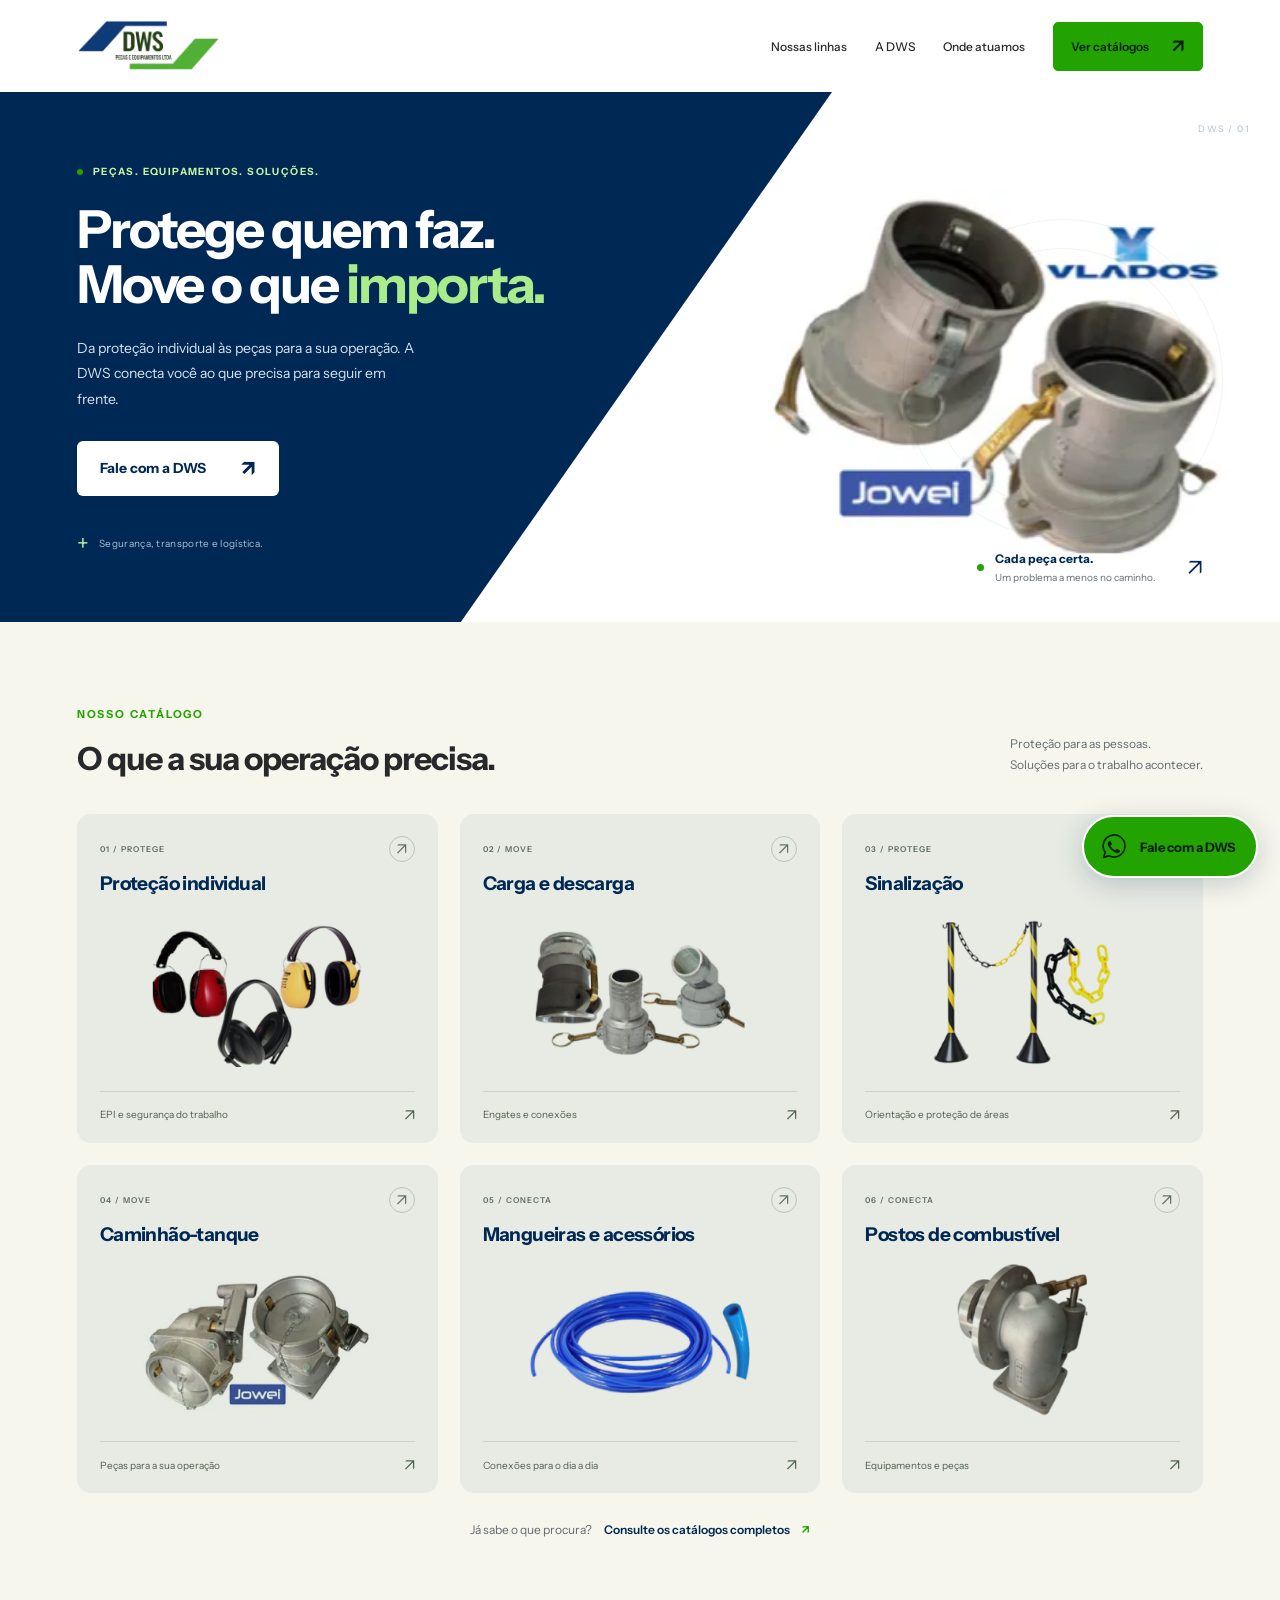
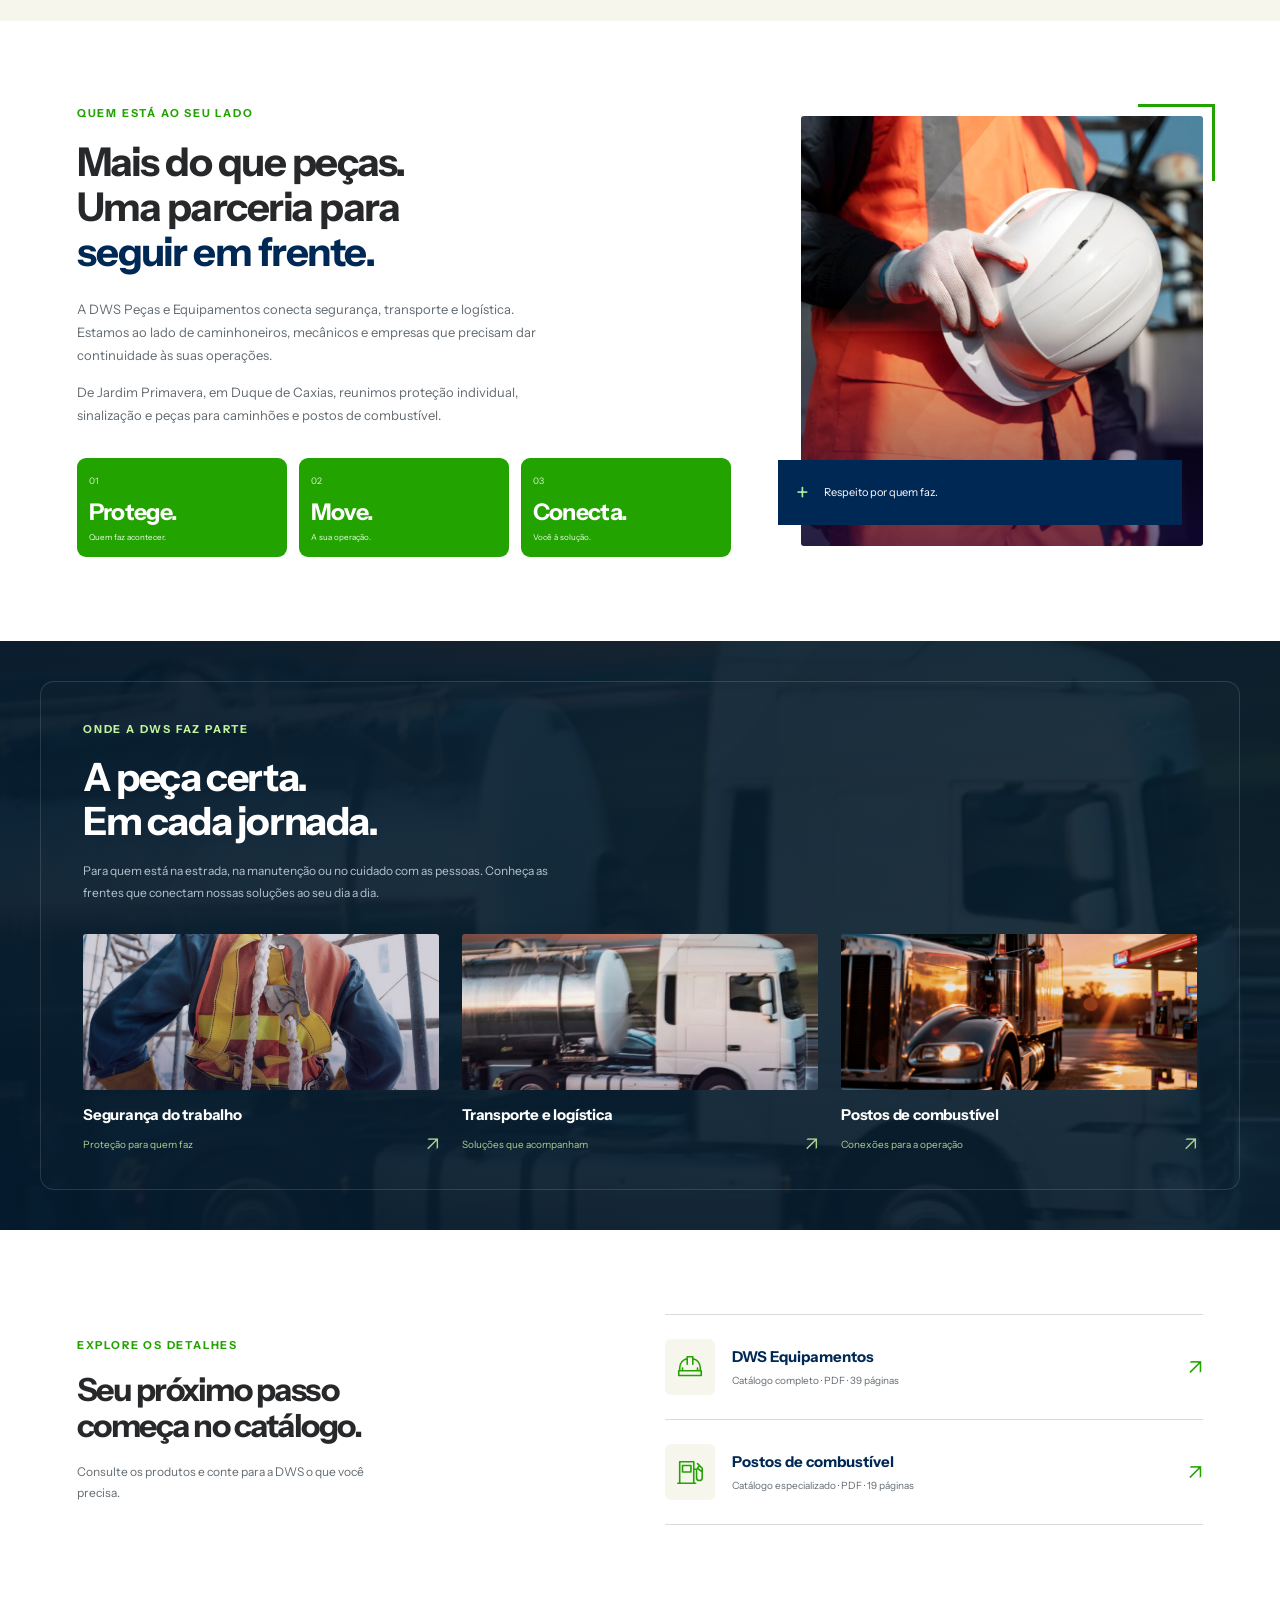
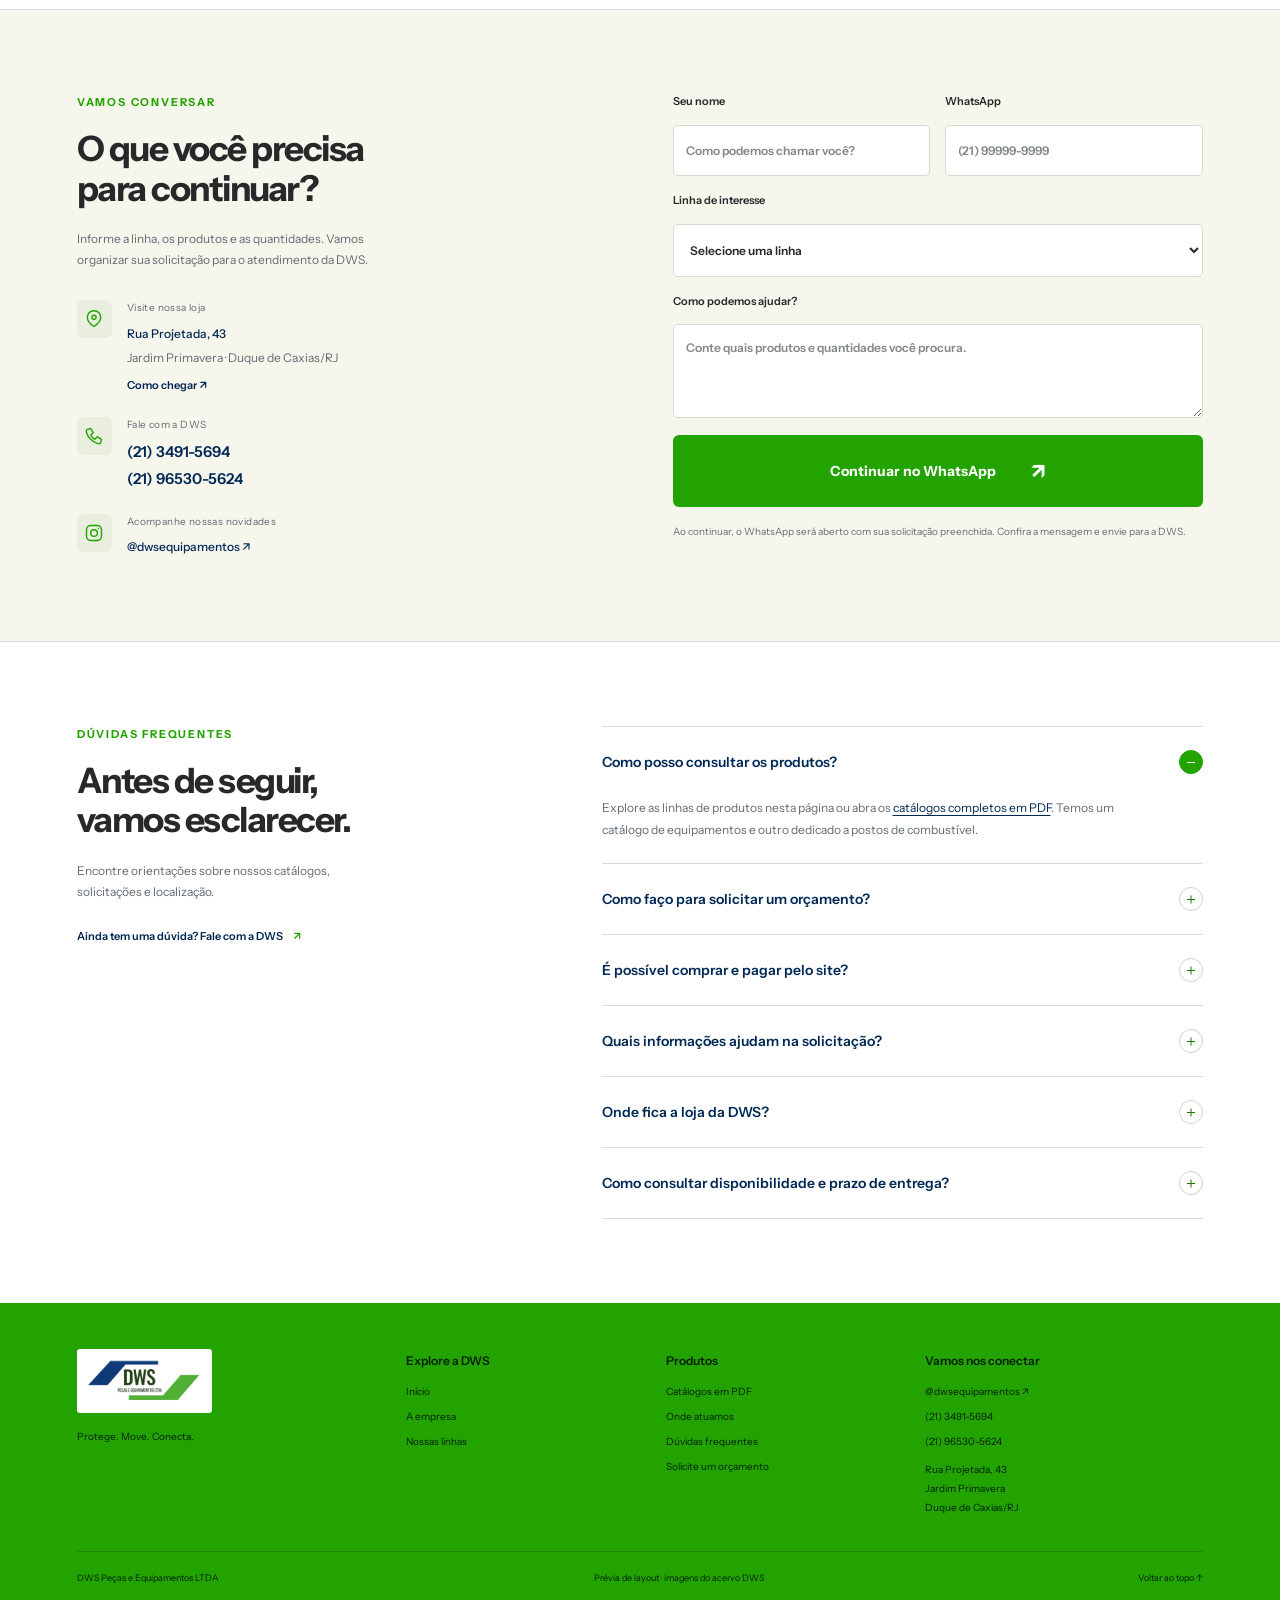
==== index.html @ 00197bf7 "feat: enable WhatsApp contact flow and green navigation" ====
<!doctype html>
<html lang="pt-BR">
<head>
<meta charset="utf-8"><meta name="viewport" content="width=device-width,initial-scale=1">
<meta name="robots" content="noindex,nofollow">
<meta name="description" content="Conheça a DWS: equipamentos de proteção, sinalização e peças para transporte, carga e descarga e postos de combustível.">
<title>DWS | Protege. Move. Conecta.</title>
<link rel="stylesheet" href="styles.css"><script src="app.js" defer></script>
</head>
<body>
<a class="skip" href="#conteudo">Pular para o conteúdo</a>
<div class="site-shell">
<header class="header"><a href="#inicio" class="brand" aria-label="DWS, início"><img src="assets/acervo/2025/10/dws_logo_1-300x113.webp" alt="DWS Peças e Equipamentos"></a><button class="menu-toggle" aria-expanded="false" aria-controls="nav">Menu <span aria-hidden="true">☰</span></button><nav id="nav" aria-label="Menu principal"><a href="#produtos">Nossas linhas</a><a href="#empresa">A DWS</a><a href="#segmentos">Onde atuamos</a><a class="nav-cta" href="#catalogos">Ver catálogos <span aria-hidden="true">↗</span></a></nav></header>
<main id="conteudo">
<section class="hero" id="inicio"><div class="hero-diagonal" aria-hidden="true"></div><div class="hero-copy"><div class="eyebrow light"><span></span> PEÇAS. EQUIPAMENTOS. SOLUÇÕES.</div><h1>Protege quem faz.<br>Move o que <em>importa.</em></h1><p>Da proteção individual às peças para a sua operação. A DWS conecta você ao que precisa para seguir em frente.</p><a class="button button-white" href="https://wa.me/5521965305624?text=Ol%C3%A1%2C%20DWS%21%20Gostaria%20de%20falar%20com%20a%20equipe%20sobre%20pe%C3%A7as%20e%20equipamentos.">Fale com a DWS <span aria-hidden="true">↗</span></a><div class="hero-footnote"><span class="little-cross" aria-hidden="true">+</span> Segurança, transporte e logística.</div></div><div class="hero-visual"><span class="hero-ring" aria-hidden="true"></span><img class="hero-product" src="assets/acervo/2025/10/Group-48096907.webp" alt="Engates e conexões metálicas da linha DWS"><div class="product-caption"><span class="caption-dot"></span><div><strong>Cada peça certa.</strong><span>Um problema a menos no caminho.</span></div><span aria-hidden="true">↗</span></div><span class="hero-index" aria-hidden="true">DWS / 01</span></div></section>
<section class="products section" id="produtos"><div class="section-heading"><div><div class="eyebrow">NOSSO CATÁLOGO</div><h2>O que a sua operação precisa.</h2></div><p>Proteção para as pessoas.<br>Soluções para o trabalho acontecer.</p></div><div class="product-grid">
<a class="product-card" href="https://wa.me/5521965305624?text=Ol%C3%A1%2C%20DWS%21%20Gostaria%20de%20solicitar%20um%20or%C3%A7amento.%20Tenho%20interesse%20em%20Prote%C3%A7%C3%A3o%20individual." data-line="Proteção individual"><div class="card-top"><span>01 / PROTEGE</span><span class="card-arrow" aria-hidden="true">↗</span></div><h3>Proteção individual</h3><div class="product-image"><img src="assets/acervo/2025/10/group_48096858.webp" alt="Abafadores de ruído" loading="lazy"></div><div class="card-bottom"><span>EPI e segurança do trabalho</span><span aria-hidden="true">↗</span></div></a>
<a class="product-card" href="https://wa.me/5521965305624?text=Ol%C3%A1%2C%20DWS%21%20Gostaria%20de%20solicitar%20um%20or%C3%A7amento.%20Tenho%20interesse%20em%20Carga%20e%20descarga." data-line="Carga e descarga"><div class="card-top"><span>02 / MOVE</span><span class="card-arrow" aria-hidden="true">↗</span></div><h3>Carga e descarga</h3><div class="product-image"><img src="assets/acervo/2025/10/group_48096840.webp" alt="Engates e conexões para carga e descarga" loading="lazy"></div><div class="card-bottom"><span>Engates e conexões</span><span aria-hidden="true">↗</span></div></a>
<a class="product-card" href="https://wa.me/5521965305624?text=Ol%C3%A1%2C%20DWS%21%20Gostaria%20de%20solicitar%20um%20or%C3%A7amento.%20Tenho%20interesse%20em%20Sinaliza%C3%A7%C3%A3o." data-line="Sinalização"><div class="card-top"><span>03 / PROTEGE</span><span class="card-arrow" aria-hidden="true">↗</span></div><h3>Sinalização</h3><div class="product-image"><img src="assets/acervo/2025/10/group_48096880.webp" alt="Pedestais e correntes para sinalização" loading="lazy"></div><div class="card-bottom"><span>Orientação e proteção de áreas</span><span aria-hidden="true">↗</span></div></a>
<a class="product-card" href="https://wa.me/5521965305624?text=Ol%C3%A1%2C%20DWS%21%20Gostaria%20de%20solicitar%20um%20or%C3%A7amento.%20Tenho%20interesse%20em%20Caminh%C3%A3o-tanque." data-line="Caminhão-tanque"><div class="card-top"><span>04 / MOVE</span><span class="card-arrow" aria-hidden="true">↗</span></div><h3>Caminhão-tanque</h3><div class="product-image"><img src="assets/acervo/2025/10/Group-48096901.webp" alt="Acoplamentos metálicos para caminhão-tanque" loading="lazy"></div><div class="card-bottom"><span>Peças para a sua operação</span><span aria-hidden="true">↗</span></div></a>
<a class="product-card" href="https://wa.me/5521965305624?text=Ol%C3%A1%2C%20DWS%21%20Gostaria%20de%20solicitar%20um%20or%C3%A7amento.%20Tenho%20interesse%20em%20Mangueiras%20e%20acess%C3%B3rios." data-line="Mangueiras e acessórios"><div class="card-top"><span>05 / CONECTA</span><span class="card-arrow" aria-hidden="true">↗</span></div><h3>Mangueiras e acessórios</h3><div class="product-image"><img src="assets/acervo/2025/10/group_48096839.webp" alt="Mangueira azul" loading="lazy"></div><div class="card-bottom"><span>Conexões para o dia a dia</span><span aria-hidden="true">↗</span></div></a>
<a class="product-card" href="https://wa.me/5521965305624?text=Ol%C3%A1%2C%20DWS%21%20Gostaria%20de%20solicitar%20um%20or%C3%A7amento.%20Tenho%20interesse%20em%20Postos%20de%20combust%C3%ADvel." data-line="Postos de combustível"><div class="card-top"><span>06 / CONECTA</span><span class="card-arrow" aria-hidden="true">↗</span></div><h3>Postos de combustível</h3><div class="product-image"><img src="assets/acervo/2025/10/group_48096865.webp" alt="Conexão metálica com flange" loading="lazy"></div><div class="card-bottom"><span>Equipamentos e peças</span><span aria-hidden="true">↗</span></div></a>
</div><div class="catalog-note"><span>Já sabe o que procura?</span><a href="#catalogos">Consulte os catálogos completos <span aria-hidden="true">↗</span></a></div></section>
<section class="about section" id="empresa"><div class="about-copy"><div class="eyebrow">QUEM ESTÁ AO SEU LADO</div><h2>Mais do que peças.<br>Uma parceria para<br><span>seguir em frente.</span></h2><p>A DWS Peças e Equipamentos conecta segurança, transporte e logística. Estamos ao lado de caminhoneiros, mecânicos e empresas que precisam dar continuidade às suas operações.</p><p>De Jardim Primavera, em Duque de Caxias, reunimos proteção individual, sinalização e peças para caminhões e postos de combustível.</p><div class="pillars"><div><span>01</span><strong>Protege.</strong><small>Quem faz acontecer.</small></div><div><span>02</span><strong>Move.</strong><small>A sua operação.</small></div><div><span>03</span><strong>Conecta.</strong><small>Você à solução.</small></div></div></div><div class="about-photo"><img src="assets/acervo/2025/10/frame_1686554630-1.webp" alt="Profissional com luvas segurando um capacete de segurança" loading="lazy"><span class="photo-label"><span aria-hidden="true">+</span> Respeito por quem faz.</span></div></section>
<section class="specialties" id="segmentos"><div class="specialties-overlay"></div><div class="specialties-inner"><div class="eyebrow light">ONDE A DWS FAZ PARTE</div><h2>A peça certa.<br>Em cada jornada.</h2><p>Para quem está na estrada, na manutenção ou no cuidado com as pessoas. Conheça as frentes que conectam nossas soluções ao seu dia a dia.</p><div class="segment-grid"><a href="https://wa.me/5521965305624?text=Ol%C3%A1%2C%20DWS%21%20Gostaria%20de%20solicitar%20um%20or%C3%A7amento.%20Tenho%20interesse%20em%20Seguran%C3%A7a%20do%20trabalho." data-line="Segurança do trabalho" class="segment"><img src="assets/acervo/2025/10/frame_1686554631.webp" alt="Trabalhador equipado para atividade em altura" loading="lazy"><div><h3>Segurança do trabalho</h3><span>Proteção para quem faz <b aria-hidden="true">↗</b></span></div></a><a href="https://wa.me/5521965305624?text=Ol%C3%A1%2C%20DWS%21%20Gostaria%20de%20solicitar%20um%20or%C3%A7amento.%20Tenho%20interesse%20em%20Transporte%20e%20log%C3%ADstica." data-line="Transporte e logística" class="segment"><img src="assets/acervo/2025/10/frame_1686554633.webp" alt="Caminhão-tanque na estrada" loading="lazy"><div><h3>Transporte e logística</h3><span>Soluções que acompanham <b aria-hidden="true">↗</b></span></div></a><a href="https://wa.me/5521965305624?text=Ol%C3%A1%2C%20DWS%21%20Gostaria%20de%20solicitar%20um%20or%C3%A7amento.%20Tenho%20interesse%20em%20Postos%20de%20combust%C3%ADvel." data-line="Postos de combustível" class="segment"><img src="assets/posto-combustivel.jpg" alt="Caminhão em posto de combustível ao pôr do sol" loading="lazy"><div><h3>Postos de combustível</h3><span>Conexões para a operação <b aria-hidden="true">↗</b></span></div></a></div></div></section>
<section class="catalogs section" id="catalogos"><div><div class="eyebrow">EXPLORE OS DETALHES</div><h2>Seu próximo passo<br>começa no catálogo.</h2><p>Consulte os produtos e conte para a DWS o que você precisa.</p></div><div class="catalog-links"><a href="Catalagos/CATÁLOGO DWS EQUIPAMENTOS (11).pdf" target="_blank" rel="noopener"><span class="document-icon"><svg viewBox="0 0 32 32" fill="none" stroke="currentColor" stroke-width="1.7" stroke-linecap="round" stroke-linejoin="round" aria-hidden="true"><path d="M5 20v-3a11 11 0 0 1 8-10m6 0a11 11 0 0 1 8 10v3M13 13V5h6v8M4 20h24v5H4zM8 17v3m16-3v3"/></svg></span><div><strong>DWS Equipamentos</strong><span>Catálogo completo · PDF · 39 páginas</span></div><b aria-hidden="true">↗</b></a><a href="Catalagos/CATÁLOGO DWS POSTO DE COMBUSTÍVEL.pdf" target="_blank" rel="noopener"><span class="document-icon"><svg viewBox="0 0 32 32" fill="none" stroke="currentColor" stroke-width="1.7" stroke-linecap="round" stroke-linejoin="round" aria-hidden="true"><path d="M5 28V5h15v23M3 28h19M8 9h9v7H8zM20 13h3v9a3 3 0 0 0 6 0V12l-5-5m2 2-2 3 4 3"/></svg></span><div><strong>Postos de combustível</strong><span>Catálogo especializado · PDF · 19 páginas</span></div><b aria-hidden="true">↗</b></a></div></section>
<section class="request section" id="solicitar"><div><div class="eyebrow">VAMOS CONVERSAR</div><h2>O que você precisa<br>para continuar?</h2><p>Informe a linha, os produtos e as quantidades. Vamos organizar sua solicitação para o atendimento da DWS.</p><address class="store-contact">
<div class="contact-item"><span class="contact-symbol" aria-hidden="true"><svg viewBox="0 0 24 24" fill="none" stroke="currentColor" stroke-width="1.7" stroke-linecap="round" stroke-linejoin="round"><path d="M20 10c0 6-8 11-8 11S4 16 4 10a8 8 0 1 1 16 0Z"/><circle cx="12" cy="10" r="2.5"/></svg></span><div><span class="contact-label">Visite nossa loja</span><strong>Rua Projetada, 43</strong><span>Jardim Primavera · Duque de Caxias/RJ</span><a class="map-link" href="https://www.google.com/maps/search/?api=1&amp;query=DWS+Equipamentos+Rua+Projetada+43+Jardim+Primavera+Duque+de+Caxias" target="_blank" rel="noopener">Como chegar <span aria-hidden="true">↗</span></a></div></div>
<div class="contact-item"><span class="contact-symbol" aria-hidden="true"><svg viewBox="0 0 24 24" fill="none" stroke="currentColor" stroke-width="1.7" stroke-linecap="round" stroke-linejoin="round"><path d="m8 3 3 5-3 3a14 14 0 0 0 5 5l3-3 5 3-1 4c-1 3-8 0-12-4S1 5 4 4Z"/></svg></span><div><span class="contact-label">Fale com a DWS</span><a class="phone-link" href="tel:+552134915694">(21) 3491-5694</a><a class="phone-link" href="tel:+5521965305624">(21) 96530-5624</a></div></div>
<div class="contact-item"><span class="contact-symbol" aria-hidden="true"><svg viewBox="0 0 24 24" fill="none" stroke="currentColor" stroke-width="1.7"><rect x="3" y="3" width="18" height="18" rx="5"/><circle cx="12" cy="12" r="4"/><circle cx="17.5" cy="6.5" r=".8" fill="currentColor" stroke="none"/></svg></span><div><span class="contact-label">Acompanhe nossas novidades</span><a href="https://www.instagram.com/dwsequipamentos/" target="_blank" rel="noopener">@dwsequipamentos <span aria-hidden="true">↗</span></a></div></div>
</address></div><form id="request-form"><div class="form-row"><label>Seu nome<input name="nome" autocomplete="name" required maxlength="100" placeholder="Como podemos chamar você?"></label><label>WhatsApp<input name="telefone" type="tel" autocomplete="tel" required maxlength="25" placeholder="(21) 99999-9999"></label></div><label>Linha de interesse<select name="linha" id="request-line" required><option value="">Selecione uma linha</option><option>Proteção individual</option><option>Carga e descarga</option><option>Sinalização</option><option>Caminhão-tanque</option><option>Mangueiras e acessórios</option><option>Postos de combustível</option><option>Segurança do trabalho</option><option>Transporte e logística</option><option>Outros produtos</option></select></label><label>Como podemos ajudar?<textarea name="mensagem" rows="3" required maxlength="2000" placeholder="Conte quais produtos e quantidades você procura."></textarea></label><button class="button" type="submit">Continuar no WhatsApp <span aria-hidden="true">↗</span></button><p class="form-note">Ao continuar, o WhatsApp será aberto com sua solicitação preenchida. Confira a mensagem e envie para a DWS.</p><div id="request-result" hidden tabindex="-1"><strong>Seu resumo está pronto.</strong><p>Confira sua solicitação e envie a mensagem no WhatsApp. Se a conversa não abrir, use o botão abaixo.</p><textarea id="request-summary" rows="6" readonly aria-label="Resumo da solicitação"></textarea><a class="button" id="whatsapp-continue" href="https://wa.me/5521965305624?text=Ol%C3%A1%2C%20DWS%21%20Gostaria%20de%20falar%20com%20a%20equipe%20sobre%20pe%C3%A7as%20e%20equipamentos.">Abrir WhatsApp ↗</a><button class="copy-button" type="button">Copiar solicitação</button><span id="copy-status" role="status" aria-live="polite"></span></div></form></section>
<section class="faq section" id="faq" aria-labelledby="faq-title">
<div class="faq-intro"><div class="eyebrow">DÚVIDAS FREQUENTES</div><h2 id="faq-title">Antes de seguir,<br>vamos esclarecer.</h2><p>Encontre orientações sobre nossos catálogos, solicitações e localização.</p><a class="faq-contact" href="https://wa.me/5521965305624?text=Ol%C3%A1%2C%20DWS%21%20Gostaria%20de%20solicitar%20um%20or%C3%A7amento.">Ainda tem uma dúvida? Fale com a DWS <span aria-hidden="true">↗</span></a></div>
<div class="faq-list">
<details open><summary>Como posso consultar os produtos?<span class="faq-plus" aria-hidden="true"></span></summary><div class="faq-answer"><p>Explore as linhas de produtos nesta página ou abra os <a href="#catalogos">catálogos completos em PDF</a>. Temos um catálogo de equipamentos e outro dedicado a postos de combustível.</p></div></details>
<details><summary>Como faço para solicitar um orçamento?<span class="faq-plus" aria-hidden="true"></span></summary><div class="faq-answer"><p>Preencha o formulário com seu nome, contato, linha, produtos e quantidades desejadas. Ao continuar, sua solicitação será levada ao WhatsApp para você conferir e enviar. Você também pode falar com a equipe pelos telefones <a href="tel:+552134915694">(21) 3491-5694</a> e <a href="tel:+5521965305624">(21) 96530-5624</a>.</p></div></details>
<details><summary>É possível comprar e pagar pelo site?<span class="faq-plus" aria-hidden="true"></span></summary><div class="faq-answer"><p>O site funciona como um catálogo para consulta e solicitação de orçamento. Valores, disponibilidade e condições de pagamento são tratados diretamente com a equipe da DWS, sem checkout ou pagamento online.</p></div></details>
<details><summary>Quais informações ajudam na solicitação?<span class="faq-plus" aria-hidden="true"></span></summary><div class="faq-answer"><p>Informe o nome ou a referência do produto, a quantidade e, quando houver, medidas ou modelo. Para consultar opções de entrega, informe também sua cidade e CEP à equipe.</p></div></details>
<details><summary>Onde fica a loja da DWS?<span class="faq-plus" aria-hidden="true"></span></summary><div class="faq-answer"><p>A loja fica na Rua Projetada, 43, em Jardim Primavera, Duque de Caxias/RJ. <a href="https://www.google.com/maps/search/?api=1&amp;query=DWS+Equipamentos+Rua+Projetada+43+Jardim+Primavera+Duque+de+Caxias" target="_blank" rel="noopener">Veja como chegar pelo mapa ↗</a>.</p></div></details>
<details><summary>Como consultar disponibilidade e prazo de entrega?<span class="faq-plus" aria-hidden="true"></span></summary><div class="faq-answer"><p>Entre em contato com a DWS e informe o produto, a quantidade e o destino. A equipe poderá confirmar a disponibilidade e as condições aplicáveis à sua solicitação.</p></div></details>
</div></section>
</main>
<footer><div class="footer-main"><div class="footer-brand"><img src="assets/acervo/2025/10/dws_logo_1-300x113.webp" alt="DWS Peças e Equipamentos"><p>Protege. Move. Conecta.</p></div><div><h3>Explore a DWS</h3><a href="#inicio">Início</a><a href="#empresa">A empresa</a><a href="#produtos">Nossas linhas</a></div><div><h3>Produtos</h3><a href="#catalogos">Catálogos em PDF</a><a href="#segmentos">Onde atuamos</a><a href="#faq">Dúvidas frequentes</a><a href="https://wa.me/5521965305624?text=Ol%C3%A1%2C%20DWS%21%20Gostaria%20de%20solicitar%20um%20or%C3%A7amento.">Solicite um orçamento</a></div><div><h3>Vamos nos conectar</h3><a href="https://www.instagram.com/dwsequipamentos/" target="_blank" rel="noopener">@dwsequipamentos ↗</a><a href="tel:+552134915694">(21) 3491-5694</a><a href="tel:+5521965305624">(21) 96530-5624</a><address>Rua Projetada, 43<br>Jardim Primavera<br>Duque de Caxias/RJ</address></div></div><div class="footer-bottom"><span>DWS Peças e Equipamentos LTDA</span><span>Prévia de layout · imagens do acervo DWS</span><a href="#inicio">Voltar ao topo ↑</a></div></footer>
</div>
<a class="whatsapp-float" href="https://wa.me/5521965305624?text=Ol%C3%A1%2C%20DWS%21%20Gostaria%20de%20falar%20com%20a%20equipe%20sobre%20pe%C3%A7as%20e%20equipamentos." aria-label="Fale com a DWS pelo WhatsApp"><svg viewBox="0 0 32 32" fill="none" aria-hidden="true"><path d="M27.5 15.5a12 12 0 0 1-17.8 10.6L4 28l1.8-5.7A12 12 0 1 1 27.5 15.5Z" stroke="currentColor" stroke-width="1.8" stroke-linejoin="round"/><path d="m11.1 9.4 2.1 3.9-1.8 1.9a13 13 0 0 0 5.2 5.1l1.9-1.7 3.8 2c-1 3.8-4.5 3.2-9.2-.5s-6.4-8.4-2-10.7Z" fill="currentColor"/></svg><span>Fale com a DWS</span></a>
</body></html>
---- styles.css ----
@font-face{font-family:'Instrument Sans';font-style:normal;font-weight:400;src:url('assets/instrument-sans-0.ttf') format('truetype');font-display:swap}
@font-face{font-family:'Instrument Sans';font-style:normal;font-weight:500;src:url('assets/instrument-sans-1.ttf') format('truetype');font-display:swap}
@font-face{font-family:'Instrument Sans';font-style:normal;font-weight:600;src:url('assets/instrument-sans-2.ttf') format('truetype');font-display:swap}
@font-face{font-family:'Instrument Sans';font-style:normal;font-weight:700;src:url('assets/instrument-sans-3.ttf') format('truetype');font-display:swap}
:root{--blue:#002855;--green:#22a300;--off-white:#f7f6ed;--ink:#27282a;--navy:#062644;--paper:#fff;--muted:#626b72;--line:#d7dcd6;--card:#e7ebe4;--radius:14px;--page-inset:clamp(24px,6vw,86px);--section-gap:84px;--ease:180ms ease}
*{box-sizing:border-box}html{scroll-behavior:smooth;scroll-padding-top:92px}body{margin:0;background:var(--blue);color:var(--ink);font-family:'Instrument Sans',Arial,sans-serif;-webkit-font-smoothing:antialiased}a{color:inherit;text-decoration:none}button,input,textarea,select{font:inherit}button,a,input,textarea,select{-webkit-tap-highlight-color:transparent}button{cursor:pointer}img{display:block;max-width:100%}button:focus-visible,a:focus-visible{outline:3px solid var(--green);outline-offset:5px}.site-shell{width:min(1320px,calc(100% - 64px));margin:28px auto;background:var(--paper);box-shadow:0 16px 80px #00132840}.skip{position:fixed;top:8px;left:10px;z-index:50;transform:translateY(-160%);background:var(--paper);padding:12px}.skip:focus{transform:translateY(0)}.section{padding:var(--section-gap) var(--page-inset)}.eyebrow{color:var(--green);font-size:11px;font-weight:700;letter-spacing:1.8px;margin-bottom:17px;line-height:1.6}.eyebrow.light{color:#c4f59e}h1,h2,h3,p{margin:0}h2{font-size:clamp(28px,3.1vw,43px);line-height:1.13;letter-spacing:-1.5px;font-weight:700}p{line-height:1.75}.button{display:inline-flex;align-items:center;justify-content:center;gap:34px;padding:17px 23px;border:0;border-radius:6px;background:var(--green);color:var(--paper);font-size:14px;font-weight:700;transition:transform var(--ease),background var(--ease)}.button:hover{background:#1b8200;transform:translateY(-2px)}.button-white{background:var(--paper);color:var(--blue)}.button-white:hover{background:var(--off-white)}.button span{font-size:21px;line-height:1}
.header{height:92px;display:flex;align-items:center;justify-content:space-between;padding:0 var(--page-inset);gap:24px;background:var(--paper)}.brand{width:145px;flex-shrink:0}.header nav{display:flex;gap:28px;align-items:center;font-size:12px;font-weight:500}.header nav a:hover{color:var(--green)}.header .nav-cta{padding:12px 17px;border:1px solid var(--line);border-radius:5px;display:flex;gap:22px;align-items:center}.nav-cta span{color:var(--green);font-size:19px}.menu-toggle{display:none}
.hero{background:var(--blue);color:var(--paper);position:relative;display:grid;grid-template-columns:1.03fr 1fr;min-height:530px;overflow:hidden}.hero-diagonal{position:absolute;inset:0;background:var(--paper);clip-path:polygon(100% 4%,100% 100%,38% 100%)}.hero-copy{position:relative;z-index:2;padding:72px 0 57px var(--page-inset)}.hero .eyebrow{font-size:10px;letter-spacing:1.4px;display:flex;align-items:center;gap:10px}.hero .eyebrow>span{width:6px;height:6px;background:var(--green);border-radius:50%}.hero h1{font-size:clamp(37px,4.1vw,57px);font-weight:700;line-height:1.04;letter-spacing:-2.1px;margin:22px 0 25px}.hero h1 em{font-style:normal;color:#a9ec8b}.hero-copy>p{font-size:14px;max-width:345px;color:#d7e3ee;line-height:1.8;margin-bottom:29px}.hero-footnote{display:flex;gap:10px;align-items:center;color:#a8bfd0;font-size:10px;letter-spacing:.3px;margin-top:34px}.little-cross{font-size:22px;font-weight:400;color:#b4e79e}.hero-visual{position:relative;align-self:stretch;display:flex;align-items:center;justify-content:center;min-width:0}.hero-product{position:relative;z-index:1;width:92%;max-width:500px;margin-top:32px;mix-blend-mode:multiply;transform:rotate(-7deg);filter:drop-shadow(0 20px 15px #08264a0f)}.hero-ring{position:absolute;width:320px;height:320px;border:1px solid #e0e7e1;border-radius:50%;right:15%;top:24%;opacity:.6}.hero-ring:after{content:'';position:absolute;inset:28px;border:1px solid #e0e7e1;border-radius:50%}.product-caption{position:absolute;bottom:38px;right:var(--page-inset);display:flex;align-items:center;gap:11px;color:var(--blue);z-index:2}.caption-dot{width:7px;height:7px;background:var(--green);border-radius:50%}.product-caption strong{font-size:12px;display:block}.product-caption div>span{font-size:10px;color:var(--muted);display:block;margin-top:5px}.product-caption>span:last-child{font-size:24px;margin-left:20px}.hero-index{position:absolute;top:31px;right:30px;font-size:9px;letter-spacing:1.5px;color:#a7bdcd}
.products{background:var(--off-white)}.section-heading{display:flex;align-items:flex-end;justify-content:space-between;gap:30px;margin-bottom:37px}.section-heading h2{font-size:32px;letter-spacing:-1px}.section-heading p{font-size:12px;color:var(--muted);padding-bottom:2px}.product-grid{display:grid;grid-template-columns:repeat(3,minmax(0,1fr));gap:22px}.product-card{display:block;background:var(--card);border-radius:var(--radius);position:relative;padding:21px 22px 17px;isolation:isolate;transition:background var(--ease),transform var(--ease);border:1px solid transparent;overflow:hidden}.product-card:hover{background:#dce4d7;transform:translateY(-4px);border-color:#bed0b5}.card-top{display:flex;align-items:center;justify-content:space-between;color:#5f6f60;font-size:8px;letter-spacing:1px;font-weight:600}.card-arrow{width:26px;height:26px;display:grid;place-items:center;border:1px solid #bac5b5;border-radius:50%;font-size:17px;font-weight:400}.product-card h3{font-size:19px;color:var(--blue);letter-spacing:-.6px;margin-top:11px;line-height:1.15}.product-image{height:178px;display:flex;align-items:center;justify-content:center;margin:8px -6px 10px}.product-image img{max-height:100%;width:100%;height:100%;object-fit:contain;mix-blend-mode:multiply;transition:transform 240ms ease}.product-card:hover img{transform:scale(1.05)}.card-bottom{border-top:1px solid #cbd4c6;padding-top:13px;display:flex;justify-content:space-between;gap:6px;align-items:center;color:#50604e;font-size:10px}.card-bottom>span:last-child{font-size:17px}.catalog-note{display:flex;justify-content:center;align-items:center;gap:12px;font-size:12px;padding-top:29px;color:var(--muted)}.catalog-note a{color:var(--blue);font-weight:600}.catalog-note a span{margin-left:9px;color:var(--green)}
.about{display:grid;grid-template-columns:1.3fr .8fr;gap:70px;align-items:center}.about h2{margin-bottom:23px}.about h2>span{color:var(--blue)}.about-copy>p{font-size:13px;color:var(--muted);max-width:460px;margin-bottom:13px;line-height:1.8}.about-photo{height:430px;position:relative}.about-photo>img{width:100%;height:100%;object-fit:cover;border-radius:3px}.about-photo:before{content:'';position:absolute;z-index:1;top:-12px;right:-12px;width:74px;height:74px;border-top:3px solid var(--green);border-right:3px solid var(--green)}.photo-label{position:absolute;bottom:21px;left:-23px;right:21px;background:var(--blue);padding:18px;color:var(--paper);font-size:11px;display:flex;align-items:center;gap:15px}.photo-label span{color:#b4e79e;font-size:24px;font-weight:400}.pillars{display:grid;grid-template-columns:repeat(3,1fr);gap:12px;margin-top:30px}.pillars>div{background:var(--green);border-radius:9px;padding:17px 12px 15px;color:white}.pillars>div>span{font-size:9px;display:block;color:#d6f4cd;margin-bottom:12px}.pillars strong{display:block;font-size:23px;font-weight:700;letter-spacing:-.7px}.pillars small{display:block;font-size:8px;margin-top:6px;color:#f0faec}
.specialties{position:relative;background:var(--navy) url('assets/acervo/2025/10/frame_1686554633.webp') center 52%/cover no-repeat;padding:40px}.specialties-overlay{position:absolute;inset:0;background:linear-gradient(100deg,#041b2df0,#051c2be0)}.specialties-inner{position:relative;border:1px solid #ffffff20;padding:39px 42px 33px;border-radius:var(--radius);color:var(--paper);background:#ffffff03}.specialties h2{font-size:39px;letter-spacing:-1.4px}.specialties-inner>p{font-size:12px;max-width:470px;color:#b5c4ce;margin-top:17px;line-height:1.8}.segment-grid{display:grid;grid-template-columns:repeat(3,minmax(0,1fr));gap:23px;margin-top:31px}.segment>img{height:156px;width:100%;object-fit:cover;border-radius:3px;filter:saturate(.7);transition:filter var(--ease)}.segment:hover>img{filter:saturate(1)}.segment>div{padding:15px 0 0}.segment h3{font-size:15px;letter-spacing:-.2px}.segment span{display:flex;justify-content:space-between;align-items:center;color:#a9d48e;font-size:10px;margin-top:8px}.segment b{font-size:20px;font-weight:400}
.catalogs{display:grid;grid-template-columns:1fr 1fr;gap:50px;align-items:center}.catalogs h2{font-size:32px}.catalogs p{color:var(--muted);font-size:12px;max-width:290px;margin-top:17px}.catalog-links>a{display:flex;align-items:center;gap:17px;padding:24px 0;border-bottom:1px solid var(--line)}.catalog-links>a:first-child{border-top:1px solid var(--line)}.document-icon{font-size:27px;color:var(--green);background:var(--off-white);width:44px;height:50px;display:grid;place-items:center;flex-shrink:0}.catalog-links strong{font-size:15px;display:block;color:var(--blue)}.catalog-links div>span{font-size:10px;color:var(--muted);display:block;margin-top:8px}.catalog-links b{margin-left:auto;font-size:22px;font-weight:400;color:var(--green)}.catalog-links a:hover strong{color:var(--green)}
.request{background:var(--off-white);display:grid;grid-template-columns:1fr 1fr;gap:65px;border-top:1px solid var(--line)}.request h2{font-size:35px}.request p{font-size:12px;color:var(--muted);max-width:330px;margin-top:20px}.request-location{display:flex;gap:15px;font-size:12px;line-height:1.6;margin-top:38px}.request-location>span:first-child{font-size:24px;color:var(--green)}.request-location strong{font-weight:500;color:var(--blue)}form{display:grid;gap:17px}.form-row{display:grid;grid-template-columns:1fr 1fr;gap:15px}label{display:grid;gap:8px;font-size:11px;font-weight:600}input,select,textarea{display:block;width:100%;min-width:0;background:var(--paper);border:1px solid #d6dbd0;border-radius:5px;padding:13px 12px;color:var(--ink);font-size:12px}textarea{resize:vertical;line-height:1.6}input:focus,select:focus,textarea:focus{outline:2px solid var(--green);outline-offset:2px}input::placeholder,textarea::placeholder{color:#828983}.request .form-note{font-size:10px;line-height:1.6;margin:0;max-width:none}#request-result{padding:19px;border:1px solid #bbcfb0;border-radius:8px;background:var(--paper)}#request-result p{font-size:11px;margin:10px 0;max-width:none}#request-result[hidden]{display:none}.copy-button{margin-top:12px;padding:10px;border:1px solid var(--green);border-radius:4px;background:var(--paper);color:var(--blue);font-size:11px}#copy-status{font-size:11px;display:block;margin-top:8px;color:var(--blue)}
footer{background:var(--blue);color:white;padding:46px var(--page-inset) 22px}.footer-main{display:grid;grid-template-columns:1.3fr 1fr 1fr 1.2fr;gap:28px}.footer-brand img{width:135px;background:var(--paper);padding:10px;border-radius:3px}.footer-brand p{font-size:11px;color:#bbd4e2;margin-top:15px}.footer-main h3{font-size:12px;font-weight:600;margin:4px 0 17px}.footer-main a{font-size:10px;color:#bbcfdf;display:block;margin-bottom:12px}.footer-main a:hover{color:white}.footer-main>div>p{font-size:10px;color:#bbcfdf;line-height:1.8}.footer-bottom{border-top:1px solid #ffffff20;margin-top:34px;padding-top:20px;display:flex;justify-content:space-between;gap:15px;font-size:9px;color:#91acc0}
@media(min-width:1500px){.hero h1{font-size:62px}.hero{min-height:570px}.hero-copy{padding-top:88px}.product-image{height:215px}}
@media(max-width:1050px){:root{--page-inset:38px;--section-gap:65px}.site-shell{width:calc(100% - 36px);margin:18px auto}.header nav{gap:20px;font-size:11px}.hero{min-height:490px}.hero h1{font-size:45px}.hero-copy{padding-top:66px}.hero-copy>p{max-width:300px;font-size:13px}.product-caption{right:30px}.product-caption div>span{max-width:140px;line-height:1.5}.product-image{height:150px}.product-card{padding:17px}.product-card h3{font-size:17px}.about{gap:42px}.about-photo{height:420px}.pillars strong{font-size:19px}.pillars{gap:8px}.pillars small{font-size:8px}.specialties{padding:28px}.specialties-inner{padding:33px 28px}.segment-grid{gap:16px}.segment h3{font-size:13px}.request{gap:40px}}
@media(max-width:760px){:root{--page-inset:24px;--section-gap:52px}.site-shell{width:100%;margin:0}.header{height:79px;position:relative;z-index:5}.brand{width:126px}.menu-toggle{display:flex;gap:15px;align-items:center;background:none;border:1px solid var(--line);padding:10px 12px;border-radius:4px;color:var(--blue);font-size:12px}.header nav{display:none;position:absolute;top:79px;left:0;right:0;padding:25px;background:white;box-shadow:0 12px 15px #00285515;gap:23px;align-items:flex-start;flex-direction:column;font-size:14px}.header nav.open{display:flex}.hero{grid-template-columns:1fr;min-height:auto}.hero-copy{padding:48px var(--page-inset) 32px}.hero h1{font-size:clamp(40px,8vw,57px);letter-spacing:-1.6px;line-height:1.05;margin-top:17px}.hero-copy>p{max-width:390px;font-size:13px}.hero-footnote{margin-top:22px}.hero-diagonal{clip-path:polygon(100% 47%,100% 100%,0 100%,0 89%)}.hero-visual{height:290px;width:100%;justify-content:flex-end}.hero-product{max-width:380px;width:80%;height:250px;object-fit:contain;margin-top:-24px;margin-right:6%;transform:rotate(-7deg)}.hero-ring{width:235px;height:235px;top:0;right:12%}.hero-index{display:none}.product-caption{bottom:22px;right:24px}.product-caption div>span{max-width:none}.product-caption>span:last-child{margin-left:12px}.section-heading{display:block}.section-heading h2{font-size:30px}.section-heading p{margin-top:15px;font-size:12px}.section-heading p br{display:none}.product-grid{grid-template-columns:repeat(2,minmax(0,1fr));gap:13px}.product-card{padding:15px 13px 12px;border-radius:10px}.card-top{font-size:7px;letter-spacing:.6px}.card-arrow{width:22px;height:22px;font-size:15px}.product-card h3{font-size:17px;min-height:39px;letter-spacing:-.5px}.product-image{height:139px;margin:6px -5px}.card-bottom{font-size:8px;padding-top:10px;min-height:32px}.catalog-note{flex-wrap:wrap;gap:8px;font-size:11px}.about{grid-template-columns:1fr;gap:32px}.about h2{font-size:36px}.about-copy>p{max-width:100%}.pillars{gap:12px}.pillars strong{font-size:24px}.pillars small{font-size:9px}.about-photo{height:365px;max-width:470px;width:calc(100% - 10px);margin:0 auto}.photo-label{left:-10px}.specialties{padding:20px}.specialties-inner{padding:27px 21px}.specialties h2{font-size:35px}.segment-grid{grid-template-columns:1fr;gap:26px}.segment{display:grid;grid-template-columns:115px 1fr;gap:17px;align-items:center}.segment>img{height:115px}.segment>div{padding:0}.segment h3{font-size:16px}.segment span{font-size:10px;line-height:1.5;gap:8px}.catalogs,.request{grid-template-columns:1fr;gap:29px}.catalogs h2,.request h2{font-size:34px}.catalogs p{max-width:none}.catalog-links>a{padding:20px 0}.request p{max-width:none}.request-location{margin-top:20px}.footer-main{grid-template-columns:1fr 1fr;gap:30px}.footer-main h3{font-size:13px}.footer-main a,.footer-main>div>p{font-size:11px}.footer-bottom{font-size:9px;flex-wrap:wrap;line-height:1.6}.footer-bottom>span:nth-child(2){display:none}}
@media(max-width:370px){:root{--page-inset:18px}.hero h1{font-size:38px}.product-card h3{font-size:15px}.product-image{height:120px}.pillars{gap:7px}.pillars>div{padding:13px 9px}.pillars strong{font-size:20px}.form-row{grid-template-columns:1fr}.segment{grid-template-columns:90px 1fr}.segment>img{height:100px}.segment h3{font-size:14px}}
/* Keep the original product photography entirely on the light side of the diagonal. */
.hero-diagonal{clip-path:polygon(65% 0,100% 0,100% 100%,36% 100%)}
.hero-product{width:80%;margin-left:10%;transform:none;filter:none}
.hero-ring{right:9%;opacity:.45}
@media(max-width:760px){.hero-diagonal{clip-path:polygon(100% 57%,100% 100%,0 100%,0 72%)}.hero-product{width:74%;height:215px;margin-top:18px;margin-right:4%;margin-left:0;max-width:330px}.hero-ring{top:20px;right:7%}.hero-visual{height:300px}.product-caption{bottom:16px}.hero h1{font-size:clamp(37px,7.8vw,55px)}}
@media(prefers-reduced-motion:reduce){html{scroll-behavior:auto}*,*:before,*:after{transition:none!important}}

/* Requested refinements: full-width page, catalogue icons, store contact and FAQ. */
body{background:var(--paper)}
.site-shell{width:100%;max-width:none;margin:0;box-shadow:none}
.document-icon svg{width:30px;height:30px;display:block}
.document-icon{width:50px;height:56px;border-radius:6px;flex-shrink:0}
.store-contact{display:grid;gap:23px;margin-top:30px;font-style:normal}
.contact-item{display:flex;align-items:flex-start;gap:15px}
.contact-symbol{display:grid;place-items:center;width:35px;height:38px;flex-shrink:0;color:var(--green);background:#e9eedf;border-radius:6px}
.contact-symbol svg{width:20px;height:20px}
.contact-item>div{display:grid;gap:5px;font-size:12px;line-height:1.65;color:var(--muted)}
.contact-item .contact-label{font-size:10px;letter-spacing:.4px;color:var(--muted);margin-bottom:2px}
.contact-item strong,.contact-item a{color:var(--blue);font-weight:500}
.contact-item .phone-link{font-size:15px;font-weight:600;line-height:1.5;width:fit-content}
.contact-item a:hover{color:#197a00;text-decoration:underline;text-underline-offset:3px}
.contact-item .map-link{margin-top:3px;font-size:11px;font-weight:600;width:fit-content}
.footer-main address{font-style:normal;font-size:10px;color:#bbcfdf;line-height:1.9}
.faq{display:grid;grid-template-columns:.85fr 1.15fr;gap:80px;background:var(--paper);border-top:1px solid var(--line)}
.faq h2{font-size:35px}
.faq-intro>p{font-size:12px;color:var(--muted);margin-top:20px;max-width:300px}
.faq-contact{display:inline-block;font-size:11px;font-weight:600;color:var(--blue);line-height:1.7;margin-top:25px}
.faq-contact span{color:var(--green);margin-left:8px}
.faq-list details{border-bottom:1px solid var(--line)}
.faq-list details:first-child{border-top:1px solid var(--line)}
.faq-list summary{position:relative;display:flex;align-items:center;justify-content:space-between;gap:22px;padding:23px 0;list-style:none;cursor:pointer;font-size:14px;font-weight:600;color:var(--blue);line-height:1.5}
.faq-list summary::-webkit-details-marker{display:none}
.faq-list summary:focus-visible{outline:2px solid var(--green);outline-offset:3px;border-radius:3px}
.faq-plus{position:relative;width:24px;height:24px;flex-shrink:0;border:1px solid #cbd6c2;border-radius:50%;color:#197a00}
.faq-plus:before,.faq-plus:after{content:'';position:absolute;background:currentColor;left:7px;right:7px;height:1px;top:11px}
.faq-plus:after{transform:rotate(90deg)}
.faq-list details[open] .faq-plus{background:var(--green);border-color:var(--green);color:white}
.faq-list details[open] .faq-plus:after{display:none}
.faq-answer{padding:0 42px 23px 0}
.faq-answer p{font-size:12px;line-height:1.8;color:var(--muted)}
.faq-answer a{color:var(--blue);text-decoration:underline;text-underline-offset:3px}
@media(max-width:1050px){.faq{gap:40px}.faq h2{font-size:31px}}
@media(max-width:760px){.faq{grid-template-columns:1fr;gap:28px}.faq h2{font-size:33px}.faq-intro>p{max-width:none}.faq-list summary{font-size:13px;padding:21px 0}.faq-answer{padding-right:15px}.store-contact{gap:21px;margin-top:25px}.footer-main address{font-size:11px}}

/* Finite, compositor-friendly motion; no scroll hijacking or layout animation. */
:root{--motion-ease:cubic-bezier(.16,1,.3,1)}
@keyframes dws-enter{from{opacity:0;transform:translateY(22px)}to{opacity:1;transform:translateY(0)}}
@keyframes dws-product-enter{from{opacity:0;transform:translate(22px,10px) scale(.96)}to{opacity:1;transform:translate(0,0) scale(1)}}
.motion-reveal{opacity:0;transform:translateY(25px);transition:opacity 750ms var(--motion-ease),transform 750ms var(--motion-ease);transition-delay:var(--reveal-delay,0ms)}
.motion-reveal.is-visible{opacity:1;transform:translateY(0)}
.motion-ready .hero-copy>.eyebrow{animation:dws-enter 650ms var(--motion-ease) both}
.motion-ready .hero h1{animation:dws-enter 900ms 80ms var(--motion-ease) both}
.motion-ready .hero-copy>p{animation:dws-enter 900ms 160ms var(--motion-ease) both}
.motion-ready .hero-copy>.button{animation:dws-enter 900ms 240ms var(--motion-ease) both}
.motion-ready .hero-footnote{animation:dws-enter 900ms 310ms var(--motion-ease) both}
.motion-ready .hero-product{animation:dws-product-enter 1200ms 160ms var(--motion-ease) both}
.motion-ready .product-caption{animation:dws-enter 850ms 400ms var(--motion-ease) both}
.button{transition:transform 320ms var(--motion-ease),box-shadow 320ms var(--motion-ease),background 220ms ease}
.button span,.card-arrow,.segment b,.catalog-links b{transition:transform 350ms var(--motion-ease)}
.button:hover{box-shadow:0 7px 18px #00285514}
.button:hover span,.catalog-links>a:hover b{transform:translate(3px,-3px)}
.button:active{transform:translateY(0) scale(.985)}
.product-card{transition:opacity 750ms var(--motion-ease),transform 600ms var(--motion-ease),box-shadow 400ms ease,background 300ms ease,border-color 300ms ease}
.product-card.is-visible{transition-delay:var(--reveal-delay,0ms)}
.product-card.is-visible:hover{transform:translateY(-6px);box-shadow:0 15px 28px #0626440d}
.product-card:hover .card-arrow{transform:rotate(8deg);background:#ffffff70}
.product-image img{transition:transform 700ms var(--motion-ease)}
.segment{transition:opacity 750ms var(--motion-ease),transform 600ms var(--motion-ease)}
.segment img{transition:filter 500ms ease,transform 650ms var(--motion-ease)}
.segment:hover img{transform:translateY(-4px)}
.segment:hover b{transform:translate(3px,-3px)}
.about-photo img{transition:filter 600ms ease}
.about-photo:hover img{filter:saturate(1.08)}
.catalog-links>a{transition:padding 350ms var(--motion-ease),border-color 250ms ease}
.catalog-links>a:hover{padding-left:8px;border-color:#a8c39b}
.faq-plus{transition:background 250ms ease,border-color 250ms ease}
.header nav>a:not(.nav-cta){position:relative}
.header nav>a:not(.nav-cta):after{content:'';height:1px;position:absolute;bottom:-7px;left:0;right:0;background:var(--green);transform:scaleX(0);transform-origin:left;transition:transform 350ms var(--motion-ease)}
.header nav>a:not(.nav-cta):hover:after{transform:scaleX(1)}
@media(hover:none){.product-card.is-visible:hover,.segment:hover img{transform:none}.catalog-links>a:hover{padding-left:0}}
@media(prefers-reduced-motion:reduce){html{scroll-behavior:auto}.motion-reveal{opacity:1;transform:none}*,*:before,*:after{animation:none!important;transition:none!important}.product-card:hover,.product-card.is-visible:hover,.button:hover,.segment:hover img{transform:none}}

/* Brand green and direct WhatsApp service. */
footer{background:var(--green);color:#08200a;padding-bottom:90px}
.footer-main h3,.footer-main a,.footer-main>div>p,.footer-main address,.footer-brand p,.footer-bottom{color:#08200a}
.footer-main a:hover{color:var(--blue);text-decoration:underline;text-underline-offset:3px}
.footer-bottom{border-color:#08200a30}
.header .menu-toggle,.header .nav-cta{background:var(--green);color:#08200a;border-color:var(--green);font-weight:600}
.header .nav-cta span,.header nav .nav-cta:hover{color:#08200a}
.header .menu-toggle:hover,.header .nav-cta:hover{background:#1c9000;border-color:#1c9000}
.whatsapp-float{position:fixed;right:max(22px,env(safe-area-inset-right));bottom:max(22px,env(safe-area-inset-bottom));z-index:20;display:flex;align-items:center;gap:11px;background:var(--green);color:#08200a;padding:15px 21px 15px 16px;border:2px solid #ffffff;border-radius:40px;box-shadow:0 6px 28px #06264435;font-size:13px;font-weight:700;transition:transform 300ms var(--motion-ease),box-shadow 300ms ease}
.whatsapp-float svg{width:29px;height:29px;flex-shrink:0}
.whatsapp-float:hover{transform:translateY(-4px);box-shadow:0 9px 32px #06264445}
.whatsapp-float:active{transform:translateY(0)}
#whatsapp-continue{display:inline-flex;margin:12px 0;font-size:12px}
@media(max-width:760px){.whatsapp-float{right:max(16px,env(safe-area-inset-right));bottom:max(16px,env(safe-area-inset-bottom));padding:13px;border-radius:50%}.whatsapp-float>span{display:none}.whatsapp-float svg{width:29px;height:29px}}
@media(prefers-reduced-motion:reduce){.whatsapp-float:hover{transform:none}}
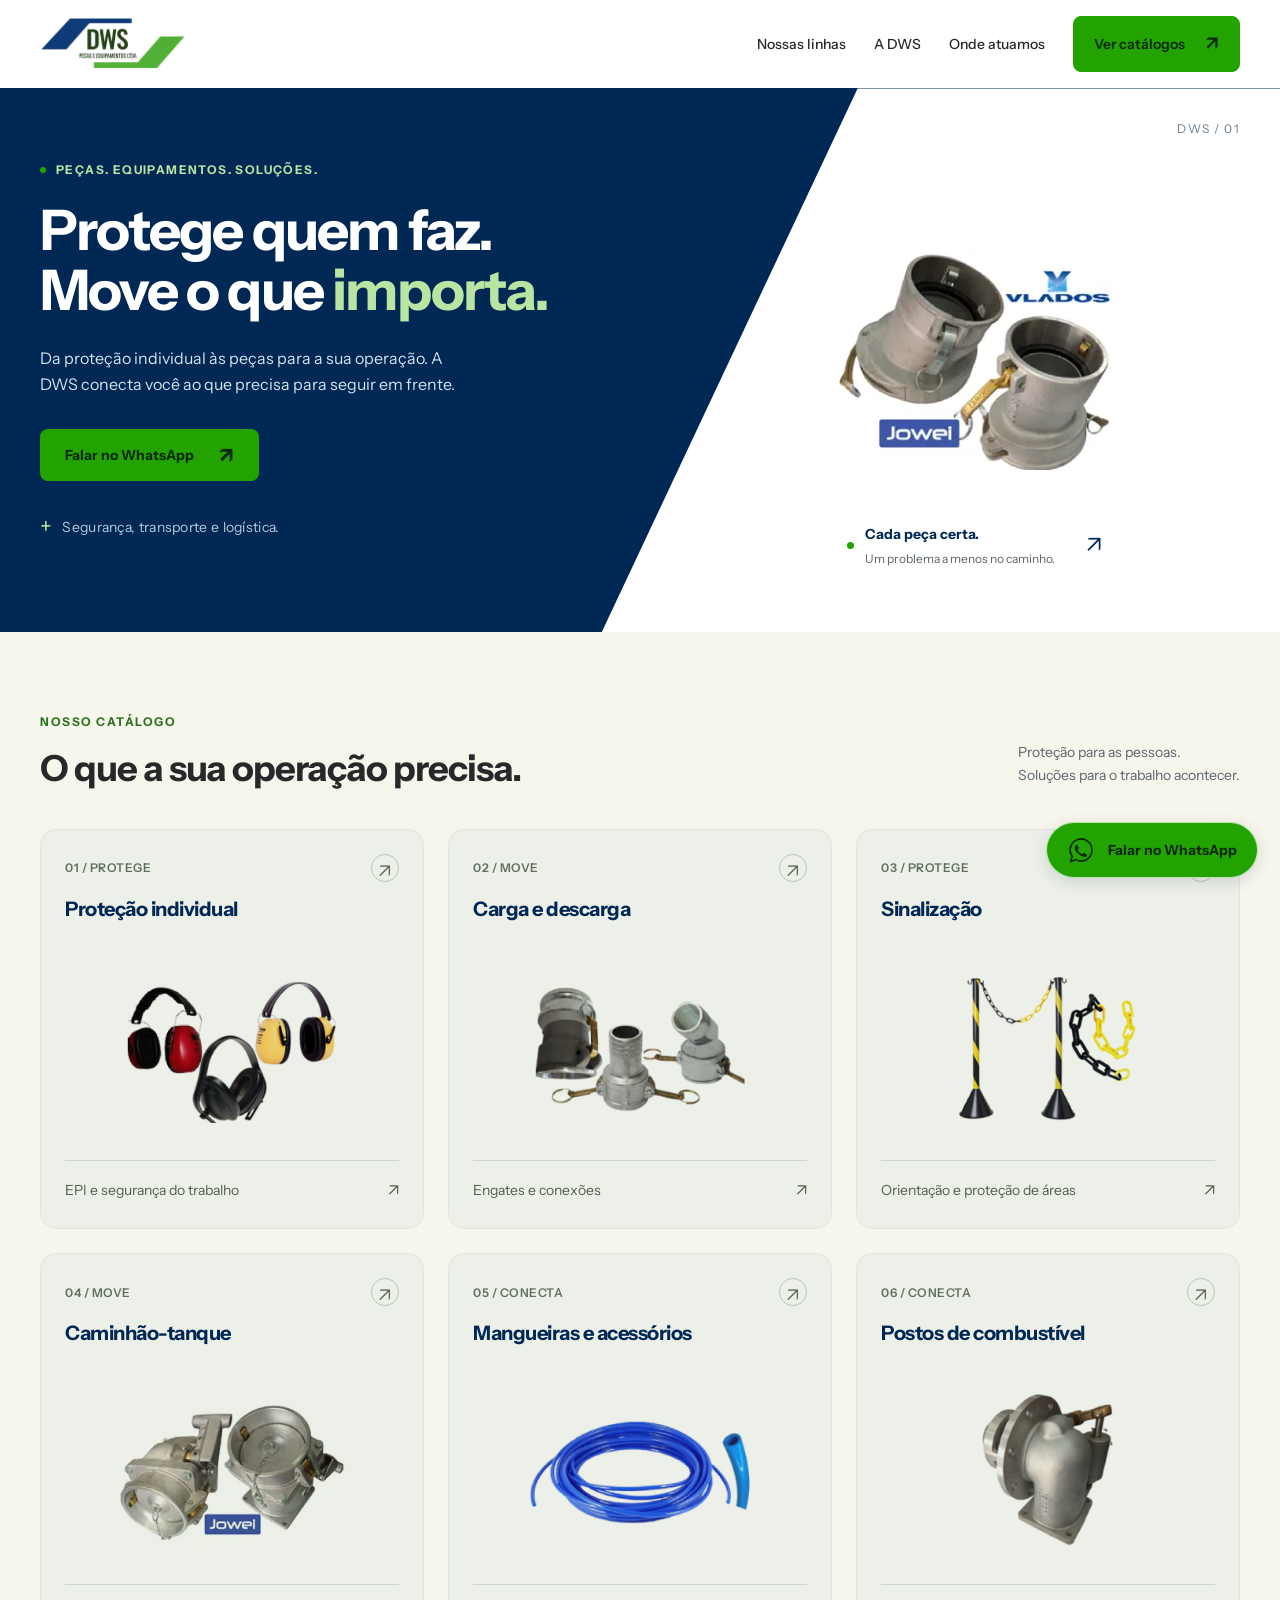
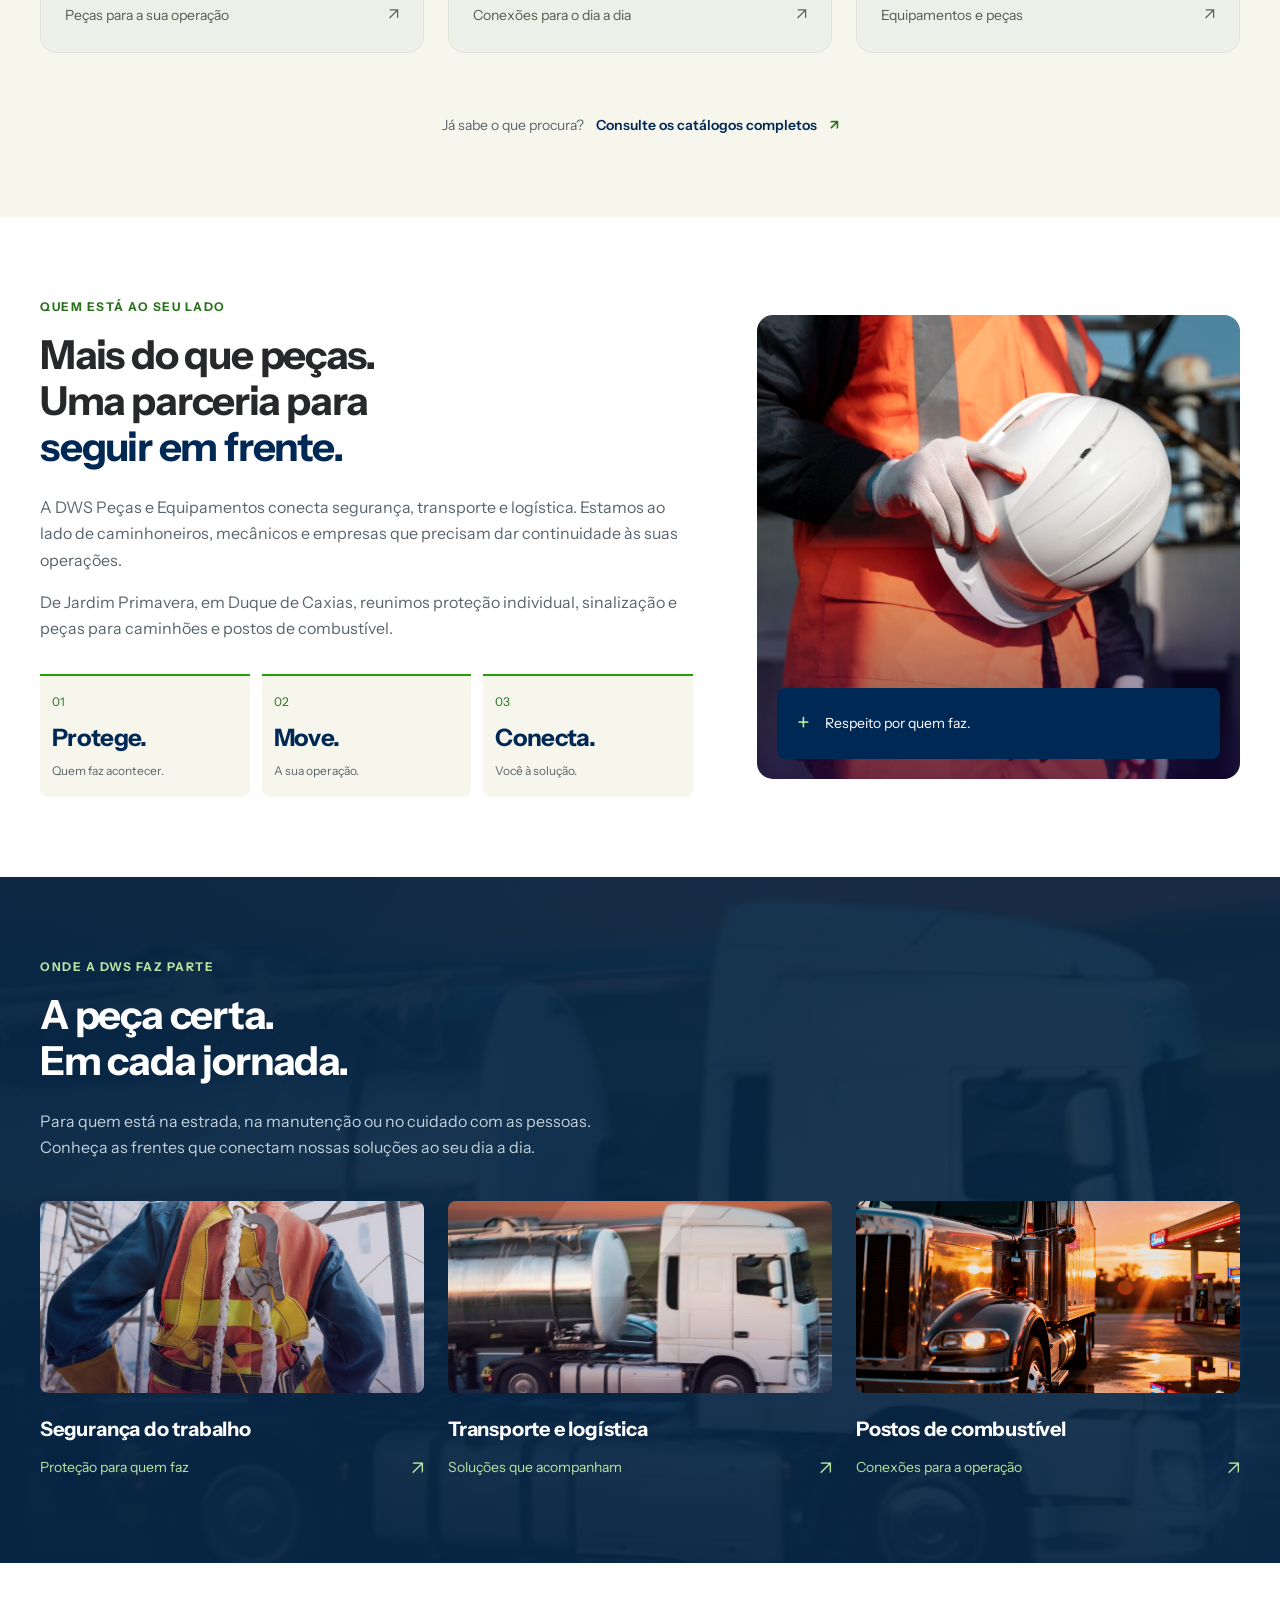
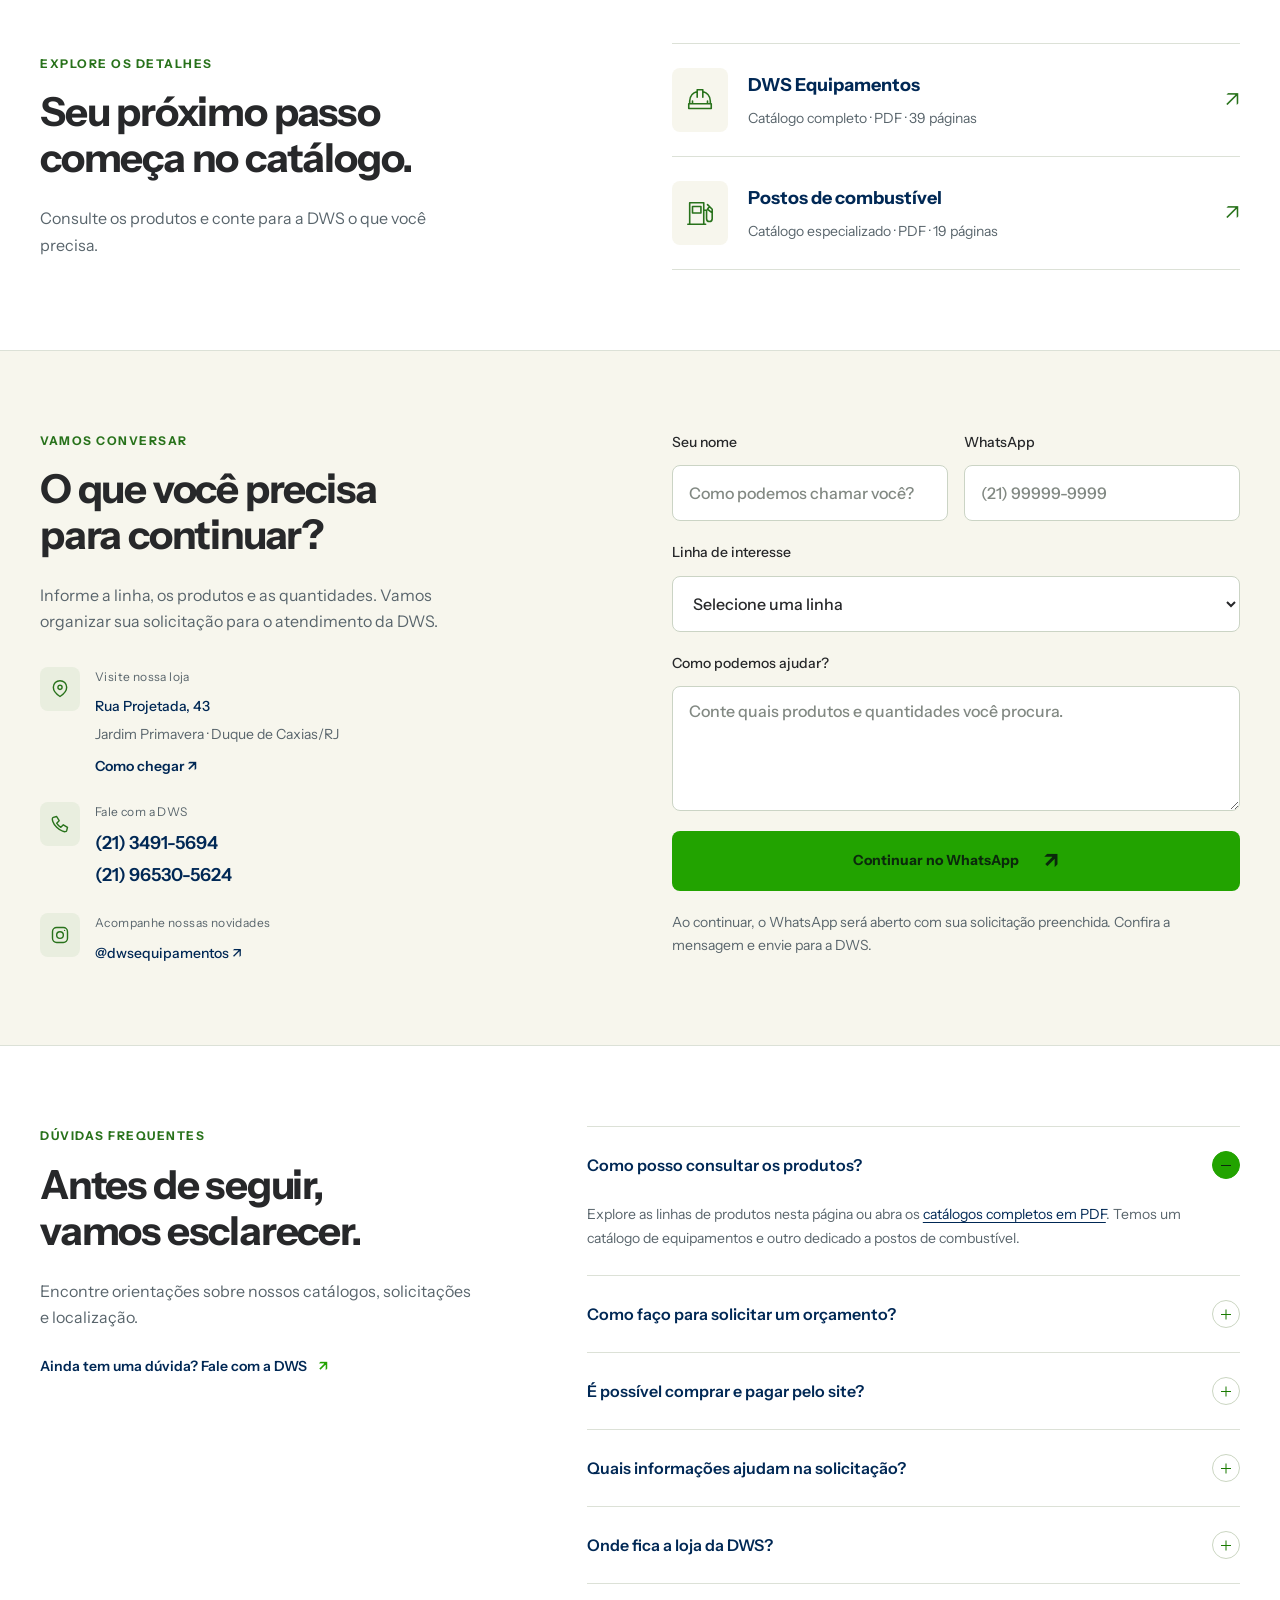
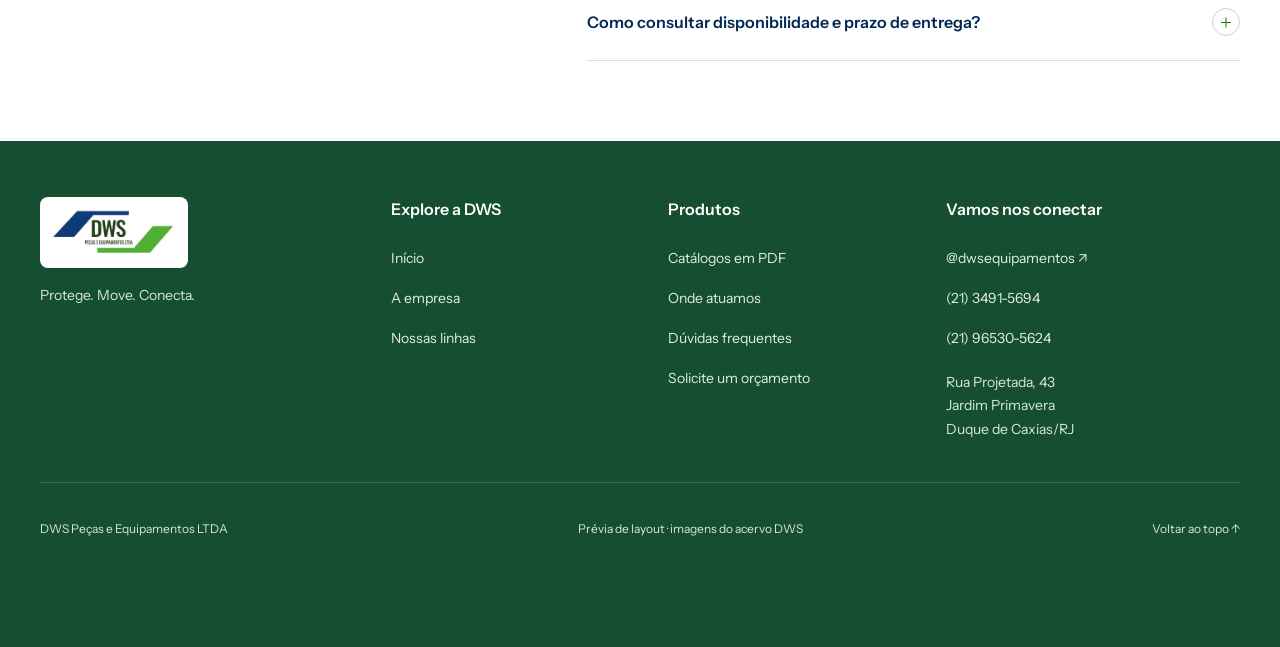
==== commit 3a57c497: "style: harmonize DWS typography spacing and visual hierarchy" ====
--- a/index.html
+++ b/index.html
@@ -12,7 +12,7 @@
 <div class="site-shell">
 <header class="header"><a href="#inicio" class="brand" aria-label="DWS, início"><img src="assets/acervo/2025/10/dws_logo_1-300x113.webp" alt="DWS Peças e Equipamentos"></a><button class="menu-toggle" aria-expanded="false" aria-controls="nav">Menu <span aria-hidden="true">☰</span></button><nav id="nav" aria-label="Menu principal"><a href="#produtos">Nossas linhas</a><a href="#empresa">A DWS</a><a href="#segmentos">Onde atuamos</a><a class="nav-cta" href="#catalogos">Ver catálogos <span aria-hidden="true">↗</span></a></nav></header>
 <main id="conteudo">
-<section class="hero" id="inicio"><div class="hero-diagonal" aria-hidden="true"></div><div class="hero-copy"><div class="eyebrow light"><span></span> PEÇAS. EQUIPAMENTOS. SOLUÇÕES.</div><h1>Protege quem faz.<br>Move o que <em>importa.</em></h1><p>Da proteção individual às peças para a sua operação. A DWS conecta você ao que precisa para seguir em frente.</p><a class="button button-white" href="https://wa.me/5521965305624?text=Ol%C3%A1%2C%20DWS%21%20Gostaria%20de%20falar%20com%20a%20equipe%20sobre%20pe%C3%A7as%20e%20equipamentos.">Fale com a DWS <span aria-hidden="true">↗</span></a><div class="hero-footnote"><span class="little-cross" aria-hidden="true">+</span> Segurança, transporte e logística.</div></div><div class="hero-visual"><span class="hero-ring" aria-hidden="true"></span><img class="hero-product" src="assets/acervo/2025/10/Group-48096907.webp" alt="Engates e conexões metálicas da linha DWS"><div class="product-caption"><span class="caption-dot"></span><div><strong>Cada peça certa.</strong><span>Um problema a menos no caminho.</span></div><span aria-hidden="true">↗</span></div><span class="hero-index" aria-hidden="true">DWS / 01</span></div></section>
+<section class="hero" id="inicio"><div class="hero-diagonal" aria-hidden="true"></div><div class="hero-copy"><div class="eyebrow light"><span></span> PEÇAS. EQUIPAMENTOS. SOLUÇÕES.</div><h1>Protege quem faz.<br>Move o que <em>importa.</em></h1><p>Da proteção individual às peças para a sua operação. A DWS conecta você ao que precisa para seguir em frente.</p><a class="button button-white" href="https://wa.me/5521965305624?text=Ol%C3%A1%2C%20DWS%21%20Gostaria%20de%20falar%20com%20a%20equipe%20sobre%20pe%C3%A7as%20e%20equipamentos.">Falar no WhatsApp <span aria-hidden="true">↗</span></a><div class="hero-footnote"><span class="little-cross" aria-hidden="true">+</span> Segurança, transporte e logística.</div></div><div class="hero-visual"><span class="hero-ring" aria-hidden="true"></span><img class="hero-product" src="assets/acervo/2025/10/Group-48096907.webp" alt="Engates e conexões metálicas da linha DWS"><div class="product-caption"><span class="caption-dot"></span><div><strong>Cada peça certa.</strong><span>Um problema a menos no caminho.</span></div><span aria-hidden="true">↗</span></div><span class="hero-index" aria-hidden="true">DWS / 01</span></div></section>
 <section class="products section" id="produtos"><div class="section-heading"><div><div class="eyebrow">NOSSO CATÁLOGO</div><h2>O que a sua operação precisa.</h2></div><p>Proteção para as pessoas.<br>Soluções para o trabalho acontecer.</p></div><div class="product-grid">
 <a class="product-card" href="https://wa.me/5521965305624?text=Ol%C3%A1%2C%20DWS%21%20Gostaria%20de%20solicitar%20um%20or%C3%A7amento.%20Tenho%20interesse%20em%20Prote%C3%A7%C3%A3o%20individual." data-line="Proteção individual"><div class="card-top"><span>01 / PROTEGE</span><span class="card-arrow" aria-hidden="true">↗</span></div><h3>Proteção individual</h3><div class="product-image"><img src="assets/acervo/2025/10/group_48096858.webp" alt="Abafadores de ruído" loading="lazy"></div><div class="card-bottom"><span>EPI e segurança do trabalho</span><span aria-hidden="true">↗</span></div></a>
 <a class="product-card" href="https://wa.me/5521965305624?text=Ol%C3%A1%2C%20DWS%21%20Gostaria%20de%20solicitar%20um%20or%C3%A7amento.%20Tenho%20interesse%20em%20Carga%20e%20descarga." data-line="Carga e descarga"><div class="card-top"><span>02 / MOVE</span><span class="card-arrow" aria-hidden="true">↗</span></div><h3>Carga e descarga</h3><div class="product-image"><img src="assets/acervo/2025/10/group_48096840.webp" alt="Engates e conexões para carga e descarga" loading="lazy"></div><div class="card-bottom"><span>Engates e conexões</span><span aria-hidden="true">↗</span></div></a>
@@ -42,5 +42,5 @@
 </main>
 <footer><div class="footer-main"><div class="footer-brand"><img src="assets/acervo/2025/10/dws_logo_1-300x113.webp" alt="DWS Peças e Equipamentos"><p>Protege. Move. Conecta.</p></div><div><h3>Explore a DWS</h3><a href="#inicio">Início</a><a href="#empresa">A empresa</a><a href="#produtos">Nossas linhas</a></div><div><h3>Produtos</h3><a href="#catalogos">Catálogos em PDF</a><a href="#segmentos">Onde atuamos</a><a href="#faq">Dúvidas frequentes</a><a href="https://wa.me/5521965305624?text=Ol%C3%A1%2C%20DWS%21%20Gostaria%20de%20solicitar%20um%20or%C3%A7amento.">Solicite um orçamento</a></div><div><h3>Vamos nos conectar</h3><a href="https://www.instagram.com/dwsequipamentos/" target="_blank" rel="noopener">@dwsequipamentos ↗</a><a href="tel:+552134915694">(21) 3491-5694</a><a href="tel:+5521965305624">(21) 96530-5624</a><address>Rua Projetada, 43<br>Jardim Primavera<br>Duque de Caxias/RJ</address></div></div><div class="footer-bottom"><span>DWS Peças e Equipamentos LTDA</span><span>Prévia de layout · imagens do acervo DWS</span><a href="#inicio">Voltar ao topo ↑</a></div></footer>
 </div>
-<a class="whatsapp-float" href="https://wa.me/5521965305624?text=Ol%C3%A1%2C%20DWS%21%20Gostaria%20de%20falar%20com%20a%20equipe%20sobre%20pe%C3%A7as%20e%20equipamentos." aria-label="Fale com a DWS pelo WhatsApp"><svg viewBox="0 0 32 32" fill="none" aria-hidden="true"><path d="M27.5 15.5a12 12 0 0 1-17.8 10.6L4 28l1.8-5.7A12 12 0 1 1 27.5 15.5Z" stroke="currentColor" stroke-width="1.8" stroke-linejoin="round"/><path d="m11.1 9.4 2.1 3.9-1.8 1.9a13 13 0 0 0 5.2 5.1l1.9-1.7 3.8 2c-1 3.8-4.5 3.2-9.2-.5s-6.4-8.4-2-10.7Z" fill="currentColor"/></svg><span>Fale com a DWS</span></a>
+<a class="whatsapp-float" href="https://wa.me/5521965305624?text=Ol%C3%A1%2C%20DWS%21%20Gostaria%20de%20falar%20com%20a%20equipe%20sobre%20pe%C3%A7as%20e%20equipamentos." aria-label="Fale com a DWS pelo WhatsApp"><svg viewBox="0 0 32 32" fill="none" aria-hidden="true"><path d="M27.5 15.5a12 12 0 0 1-17.8 10.6L4 28l1.8-5.7A12 12 0 1 1 27.5 15.5Z" stroke="currentColor" stroke-width="1.8" stroke-linejoin="round"/><path d="m11.1 9.4 2.1 3.9-1.8 1.9a13 13 0 0 0 5.2 5.1l1.9-1.7 3.8 2c-1 3.8-4.5 3.2-9.2-.5s-6.4-8.4-2-10.7Z" fill="currentColor"/></svg><span>Falar no WhatsApp</span></a>
 </body></html>
--- a/styles.css
+++ b/styles.css
@@ -113,3 +113,79 @@
 #whatsapp-continue{display:inline-flex;margin:12px 0;font-size:12px}
 @media(max-width:760px){.whatsapp-float{right:max(16px,env(safe-area-inset-right));bottom:max(16px,env(safe-area-inset-bottom));padding:13px;border-radius:50%}.whatsapp-float>span{display:none}.whatsapp-float svg{width:29px;height:29px}}
 @media(prefers-reduced-motion:reduce){.whatsapp-float:hover{transform:none}}
+
+/* Apex refinement: shared scale, quieter surfaces and a consistent content grid. */
+:root{
+ --green-deep:#164e32;--green-text:#28721b;--muted:#59656c;--card:#edf0e8;--line:#dce1d7;
+ --page-inset:max(32px,calc((100% - 1200px)/2));--section-gap:80px;
+ --body-size:16px;--small-size:14px;--label-size:12px;--radius:16px;--control-radius:8px;
+ --entry:480ms;--step:16px;--space-2:8px;--space-4:16px;--space-6:24px;--space-8:32px;
+}
+body{font-size:var(--body-size);line-height:1.6}p{line-height:1.65}
+h2{font-size:40px;letter-spacing:-1.2px;line-height:1.15}
+.eyebrow{font-size:var(--label-size);color:var(--green-text);margin-bottom:16px;letter-spacing:1.5px}
+.eyebrow.light{color:#b9e4a2}
+.header{height:auto;min-height:88px;padding:16px var(--page-inset)}.brand{width:148px}
+.header nav{font-size:var(--small-size);gap:28px}.header nav>a{min-height:44px;display:inline-flex;align-items:center}
+.header .nav-cta{min-height:48px;padding:12px 20px;gap:20px;border-radius:var(--control-radius);color:#0b290c}
+.header .menu-toggle,.header .nav-cta span{color:#0b290c}
+.button,.button-white{min-height:52px;padding:12px 24px;gap:24px;border:1px solid transparent;border-radius:var(--control-radius);font-size:var(--small-size);line-height:1.4;background:var(--green);color:#0b290c;transition:background 160ms ease,box-shadow 160ms ease}
+.button:hover,.button-white:hover{background:#29b406;transform:none;box-shadow:0 4px 12px #06264412}
+.button:active{transform:none;background:#209700}.button:hover span{transform:none}
+.hero{padding:0 var(--page-inset);grid-template-columns:1.1fr 1fr;min-height:544px}
+.hero-diagonal{clip-path:polygon(67% 0,100% 0,100% 100%,47% 100%)}
+.hero-copy{padding:72px 0;max-width:590px}.hero .eyebrow{font-size:var(--label-size)}
+.hero h1{font-size:56px;line-height:1.08;letter-spacing:-1.8px;margin:20px 0 24px}.hero h1 em{color:#b9e4a2}
+.hero-copy>p{font-size:var(--body-size);max-width:440px;color:#d4e2ee;margin-bottom:32px;line-height:1.65}
+.hero-footnote{font-size:var(--small-size);margin-top:28px;color:#b5c9d9}
+.hero-visual{padding-left:40px}.hero-product{width:min(100%,305px);max-width:305px;height:auto;margin:0;transform:none;filter:none}.hero-ring{display:none}
+.product-caption{left:40px;right:0;bottom:64px;justify-content:center}.product-caption strong{font-size:var(--small-size)}.product-caption div>span{font-size:var(--label-size);margin-top:4px}.hero-index{font-size:var(--label-size);right:0;color:#6b7e8d}
+.section-heading{gap:32px;margin-bottom:40px}.section-heading h2{font-size:36px}.section-heading p{font-size:var(--small-size)}
+.product-grid{gap:24px}.product-card{padding:24px;border-radius:var(--radius);border-color:#dfe5d8;display:flex;flex-direction:column}
+.card-top{font-size:var(--label-size);letter-spacing:.5px}.card-arrow{width:28px;height:28px;font-size:20px}
+.product-card h3{font-size:20px;letter-spacing:-.5px;margin-top:16px;min-height:46px}
+.product-image{height:184px;margin:12px 0 20px}.product-image img{max-width:240px}
+.card-bottom{font-size:var(--small-size);padding-top:16px;min-height:44px;margin-top:auto}
+.product-card.is-visible:hover{transform:none;box-shadow:0 6px 16px #0626440a}.product-card:hover img,.product-card:hover .card-arrow{transform:none}
+.catalog-note{font-size:var(--small-size);margin-top:32px}.catalog-note a span{color:var(--green-text)}
+.about{grid-template-columns:1.15fr .85fr;gap:64px}.about h2{margin-bottom:24px}.about-copy>p{font-size:var(--body-size);line-height:1.65;margin-bottom:16px;max-width:none}
+.about-photo{height:464px}.about-photo>img{border-radius:var(--radius)}.about-photo:before{display:none}
+.photo-label{left:20px;right:20px;bottom:20px;padding:16px 20px;border-radius:var(--control-radius);font-size:var(--small-size)}
+.pillars{gap:12px;margin-top:32px}.pillars>div{background:var(--off-white);border-top:2px solid var(--green);border-radius:0 0 var(--control-radius) var(--control-radius);padding:16px 12px;color:var(--blue)}
+.pillars>div>span{font-size:var(--label-size);color:var(--green-text);margin-bottom:8px}.pillars strong{font-size:24px}.pillars small{font-size:var(--label-size);color:var(--muted);margin-top:4px;line-height:1.6}
+.specialties{padding:var(--section-gap) var(--page-inset)}.specialties-overlay{background:linear-gradient(110deg,#062644f5,#062644e0)}
+.specialties-inner{border:0;background:none;padding:0;border-radius:0}.specialties h2{font-size:40px;letter-spacing:-1.2px}
+.specialties-inner>p{font-size:var(--body-size);max-width:600px;margin-top:24px;line-height:1.65;color:#c3d0d9}
+.segment-grid{gap:24px;margin-top:40px}.segment>img{height:192px;border-radius:var(--control-radius);filter:saturate(.82)}.segment>div{padding-top:20px}.segment h3{font-size:20px}.segment span{font-size:var(--small-size);color:#b9e4a2;line-height:1.5}.segment:hover img,.segment:hover b{transform:none}
+.catalogs,.request,.faq{gap:64px}.catalogs h2,.request h2,.faq h2{font-size:40px}
+.catalogs p,.request>div>p,.faq-intro>p{font-size:var(--body-size);line-height:1.65;margin-top:24px;max-width:440px}
+.catalog-links>a{gap:20px;padding:24px 0}.catalog-links>a:hover{padding-left:0}.document-icon{width:56px;height:64px;border-radius:var(--control-radius);color:var(--green-text)}
+.catalog-links strong{font-size:18px}.catalog-links div>span{font-size:var(--small-size);line-height:1.5}.catalog-links b{color:var(--green-text)}
+.store-contact{gap:24px;margin-top:32px}.contact-symbol{width:40px;height:44px;border-radius:var(--control-radius);color:var(--green-text)}
+.contact-item>div{font-size:var(--small-size)}.contact-item .contact-label{font-size:var(--label-size);margin-bottom:4px}.contact-item .phone-link{font-size:18px}.contact-item .map-link{font-size:var(--small-size)}
+form{gap:20px}.form-row{gap:16px}label{font-size:var(--small-size);font-weight:500}
+input,select,textarea{font-size:16px;line-height:1.5;min-height:52px;padding:12px 16px;border-radius:var(--control-radius);border-color:#cbd4c5}textarea{min-height:120px}
+.request .form-note,#request-result p,#request-summary,#copy-status{font-size:var(--small-size);line-height:1.65}
+#request-result{padding:24px;border-radius:var(--radius)}.copy-button{min-height:44px;font-size:var(--small-size);padding:8px 16px;border-radius:var(--control-radius)}#whatsapp-continue{font-size:var(--small-size)}
+.faq-contact{font-size:var(--small-size);min-height:44px;line-height:1.6}.faq-list summary{font-size:16px;padding:24px 0}.faq-plus{width:28px;height:28px}.faq-plus:before,.faq-plus:after{left:8px;right:8px;top:13px}.faq-list details[open] .faq-plus{color:#0b290c}.faq-answer{padding:0 40px 24px 0}.faq-answer p{font-size:var(--small-size);line-height:1.7}
+footer{background:var(--green-deep);color:white;padding:56px var(--page-inset) 96px}.footer-main{gap:32px}.footer-brand img{width:148px;padding:12px;border-radius:var(--control-radius)}
+.footer-main h3{font-size:16px;color:white;margin:0 0 16px}.footer-main a{font-size:var(--small-size);color:#e0eee5;min-height:40px;display:flex;align-items:center;width:fit-content;margin:0}.footer-main a:hover{color:white}
+.footer-brand p,.footer-main>div>p,.footer-main address{font-size:var(--small-size);color:#d6e8dc;line-height:1.7}.footer-brand p{margin-top:16px}.footer-main address{margin-top:12px}
+.footer-bottom{font-size:var(--label-size);color:#d6e8dc;border-color:#ffffff28;margin-top:40px;padding-top:24px;align-items:center}.footer-bottom>a{min-height:44px;display:flex;align-items:center}
+.whatsapp-float{font-size:var(--small-size);min-height:56px;padding:12px 20px;gap:12px;border:1px solid #ffffffb0;color:#0b290c;box-shadow:0 4px 16px #06264424}.whatsapp-float:hover{transform:none;box-shadow:0 6px 20px #06264430}
+@keyframes dws-enter{from{opacity:0;transform:translateY(var(--step))}to{opacity:1;transform:translateY(0)}}
+.motion-reveal{transform:translateY(var(--step));transition:opacity var(--entry) var(--motion-ease),transform var(--entry) var(--motion-ease);transition-delay:var(--reveal-delay,0ms)}
+.motion-ready .hero-copy>.eyebrow,.motion-ready .hero h1,.motion-ready .hero-copy>p,.motion-ready .hero-product{animation:dws-enter var(--entry) var(--motion-ease) both}
+.motion-ready .hero h1{animation-delay:40ms}.motion-ready .hero-copy>p{animation-delay:80ms}.motion-ready .hero-product{animation-delay:120ms}
+.motion-ready .hero-copy>.button,.motion-ready .hero-footnote,.motion-ready .product-caption{animation:none}
+@media(max-width:1100px){:root{--page-inset:32px;--section-gap:72px}h2,.catalogs h2,.request h2,.faq h2{font-size:36px}.hero h1{font-size:48px}.hero-copy{padding:64px 0}.hero-copy>p{max-width:360px}.hero-visual{padding-left:24px}.hero-product{width:min(100%,280px)}.product-caption{left:24px;bottom:56px}.product-caption>span:last-child{display:none}.about,.catalogs,.request,.faq{gap:40px}.product-card{padding:20px}.product-image{height:164px}.segment h3{font-size:18px}}
+@media(max-width:820px){.header nav{gap:16px}.brand{width:124px}.header .nav-cta{gap:12px;padding:12px 16px}.hero h1{font-size:42px}.hero-copy>p{max-width:320px}.hero-product{width:min(100%,240px)}.product-caption div>span{max-width:170px}.section-heading{display:block}.section-heading p{margin-top:20px}.product-grid{gap:16px}.product-card{padding:16px}.card-top{font-size:11px;letter-spacing:0}.product-image{height:144px}.card-bottom{font-size:var(--label-size)}.about{gap:32px;grid-template-columns:1fr 1fr}.about-photo{height:480px}.pillars{grid-template-columns:1fr;gap:0}.pillars>div{display:grid;grid-template-columns:24px 1fr;gap:4px 12px;padding:12px 16px;border:0;border-bottom:1px solid var(--line);border-radius:0}.pillars>div>span{margin:0;grid-row:span 2;align-self:center}.pillars strong{font-size:20px}.pillars small{margin:0}.segment>img{height:160px}.catalogs,.request,.faq{grid-template-columns:1fr;gap:32px}.catalogs p,.request>div>p,.faq-intro>p{max-width:560px}.footer-main{grid-template-columns:1fr 1fr;gap:40px}}
+@media(max-width:760px){:root{--page-inset:24px;--section-gap:56px}h2,.catalogs h2,.request h2,.faq h2,.specialties h2,.section-heading h2{font-size:32px;letter-spacing:-.8px}.header{min-height:80px;padding-top:12px;padding-bottom:12px}.brand{width:132px}.menu-toggle{min-height:44px;padding:8px 16px;font-size:var(--small-size);border-radius:var(--control-radius)}.header nav{top:100%;padding:24px;gap:8px}.header nav>a{min-height:44px}.header .nav-cta{justify-content:space-between}
+ .hero{grid-template-columns:1fr;padding:0 var(--page-inset);min-height:auto}.hero-copy{padding:48px 0 24px;max-width:100%}.hero h1{font-size:40px;letter-spacing:-1.2px;margin:20px 0 24px}.hero-copy>p{max-width:480px}.hero-footnote{margin-top:24px}.hero-diagonal{clip-path:polygon(100% 60%,100% 100%,0 100%,0 76%)}.hero-visual{height:auto;min-height:328px;padding-left:0;justify-content:flex-end}.hero-product{width:min(78%,280px);height:auto;margin:0 8px 28px 0}.product-caption{left:auto;right:0;bottom:24px}.product-caption div>span{max-width:none}
+ .section-heading{margin-bottom:32px}.product-grid{grid-template-columns:repeat(2,minmax(0,1fr));gap:16px}.product-card h3{font-size:18px;min-height:44px}.product-image{height:144px;margin:12px 0 16px}.card-top{font-size:10px}.card-arrow{width:24px;height:24px;font-size:18px}.card-bottom{font-size:var(--label-size);min-height:56px;gap:8px}.catalog-note{justify-content:flex-start;margin-top:24px}
+ .about{grid-template-columns:1fr;gap:32px}.about-photo{height:400px;max-width:none;width:100%;margin:0}.pillars{grid-template-columns:repeat(3,minmax(0,1fr));gap:8px;margin-top:24px}.pillars>div{display:block;padding:16px 12px;border:0;border-top:2px solid var(--green);border-radius:0 0 var(--control-radius) var(--control-radius)}.pillars>div>span{margin-bottom:8px}.pillars strong{font-size:20px}.pillars small{font-size:var(--label-size);margin-top:8px}
+ .segment-grid{grid-template-columns:1fr;gap:24px;margin-top:32px}.segment{grid-template-columns:112px 1fr;gap:20px}.segment>img{height:128px}.segment>div{padding:0}.segment h3{font-size:18px}.segment span{font-size:var(--small-size);align-items:flex-end}.catalog-links>a{gap:16px}.catalog-links strong{font-size:18px}.catalog-links div>span{font-size:var(--label-size)}.document-icon{width:48px;height:56px}.document-icon svg{width:28px;height:28px}
+ .form-row{grid-template-columns:1fr}.contact-item .phone-link,.contact-item .map-link{min-height:44px;display:flex;align-items:center}.store-contact{gap:20px}.faq-answer{padding-right:12px}.footer-main{gap:32px 24px}.footer-main a{min-height:44px}.footer-brand img{width:132px}.footer-bottom{gap:12px;flex-wrap:wrap}.whatsapp-float{width:56px;height:56px;min-height:56px;padding:12px}}
+@media(max-width:360px){:root{--page-inset:20px;--section-gap:48px}.hero h1{font-size:36px}.hero .eyebrow{font-size:11px;letter-spacing:.8px}.hero-visual{min-height:304px}.hero-product{width:240px;margin-right:0}.product-grid{grid-template-columns:1fr}.product-image{height:176px}.product-card h3{min-height:0;font-size:20px}.card-top,.card-bottom{font-size:var(--label-size)}.card-bottom{min-height:44px}.pillars{grid-template-columns:1fr;gap:0}.pillars>div{display:grid;grid-template-columns:28px 1fr;gap:4px 12px;padding:12px 16px;border:0;border-bottom:1px solid var(--line);border-radius:0}.pillars>div>span{margin:0;grid-row:span 2;align-self:center}.pillars small{margin:0}.segment{grid-template-columns:88px 1fr;gap:16px}.segment>img{height:112px}.segment h3{font-size:17px}.segment span{font-size:var(--label-size)}.about-photo{height:360px}.footer-main{grid-template-columns:1fr;gap:28px}.catalog-links>a{gap:12px}.catalog-links strong{font-size:16px}.document-icon{width:40px;height:52px}}
+@media(prefers-reduced-motion:reduce){.motion-reveal{opacity:1;transform:none}*,*:before,*:after{animation:none!important;transition:none!important}}
+@media(max-width:760px){.hero-diagonal{clip-path:polygon(100% 54%,100% 100%,0 100%,0 67%)}}
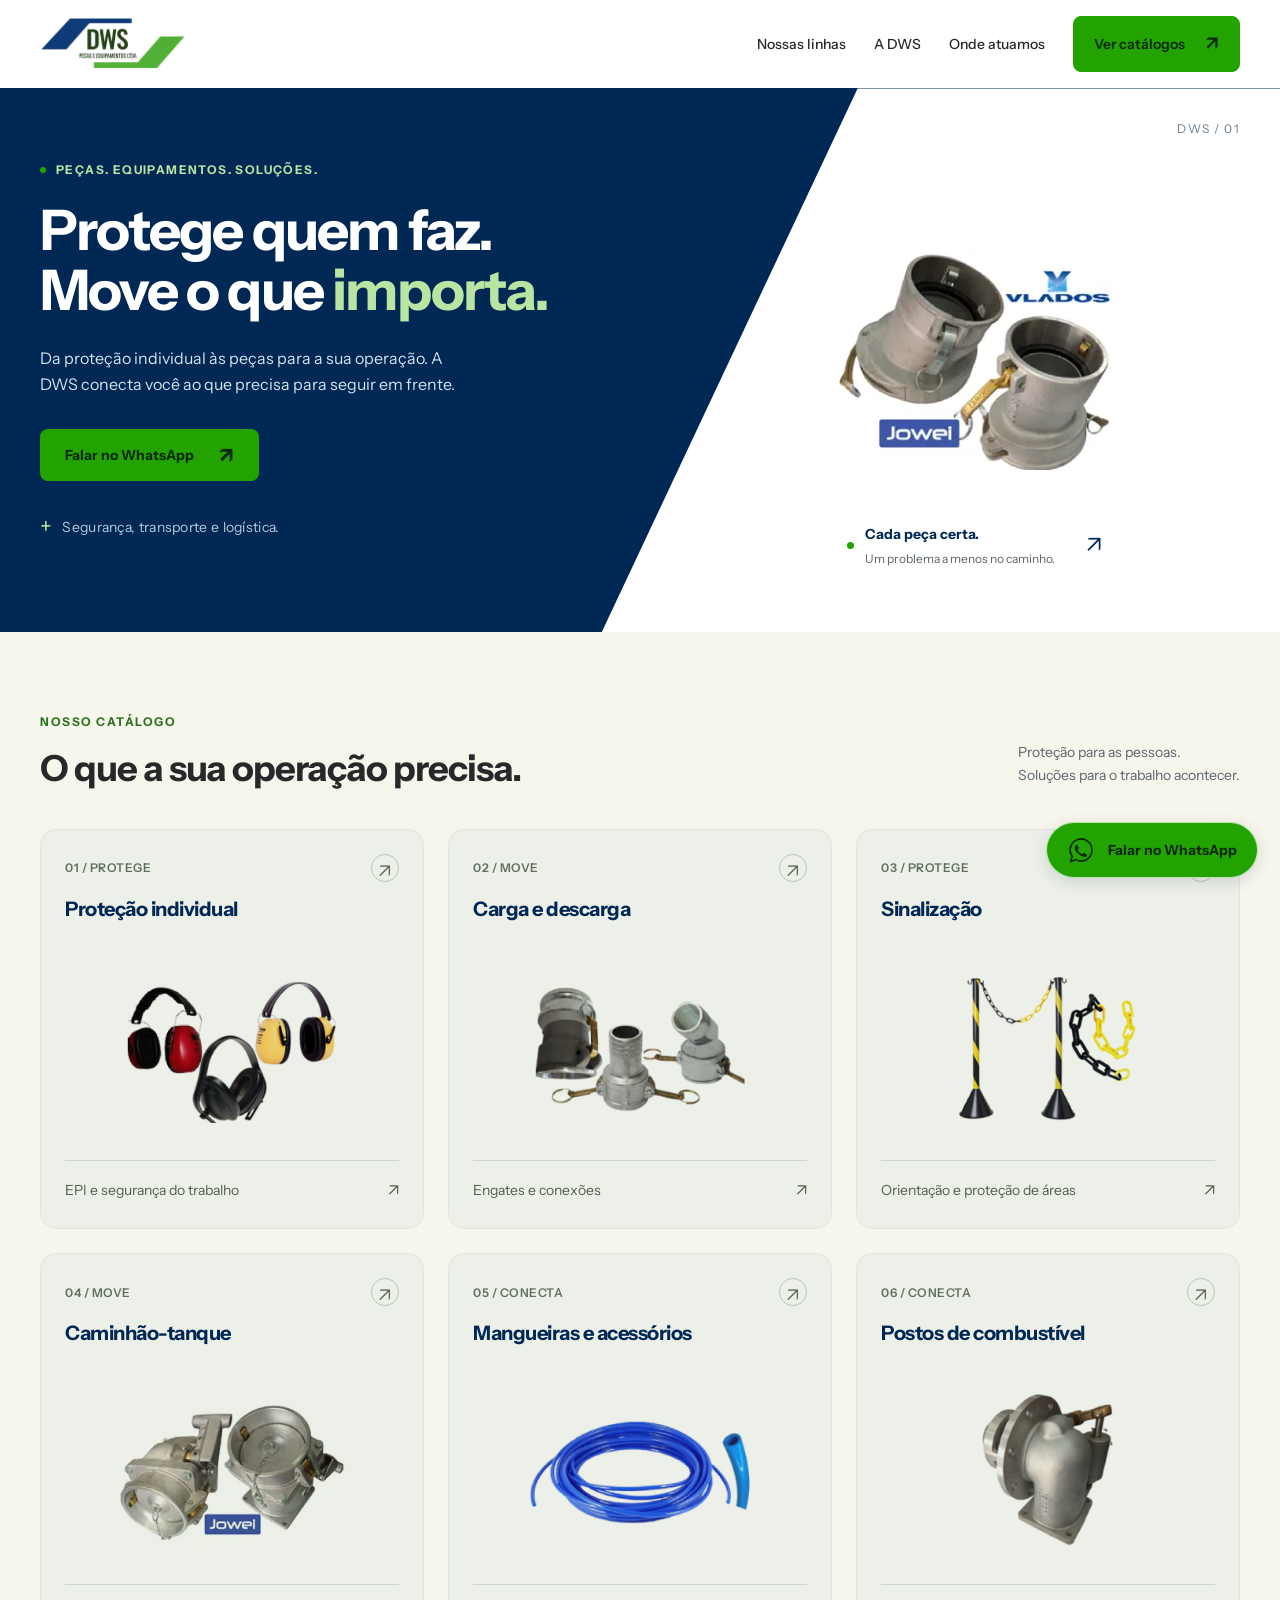
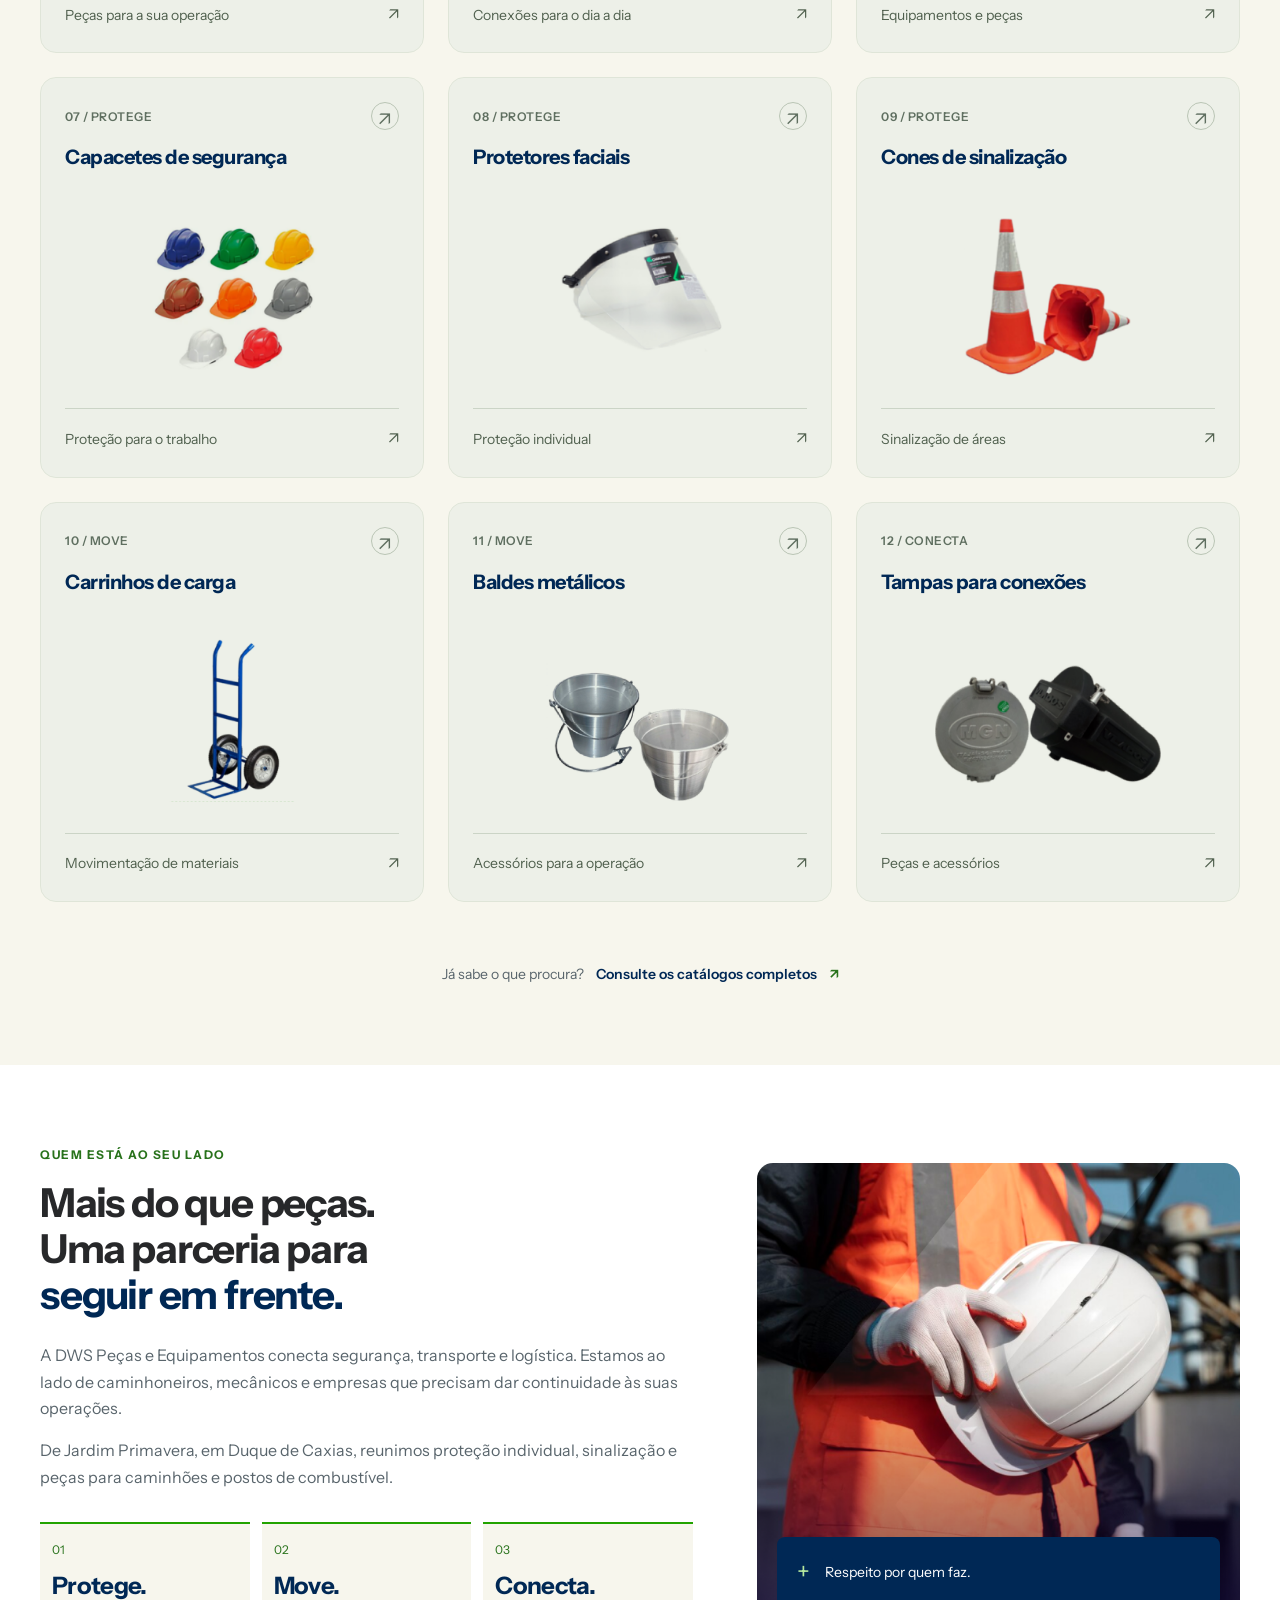
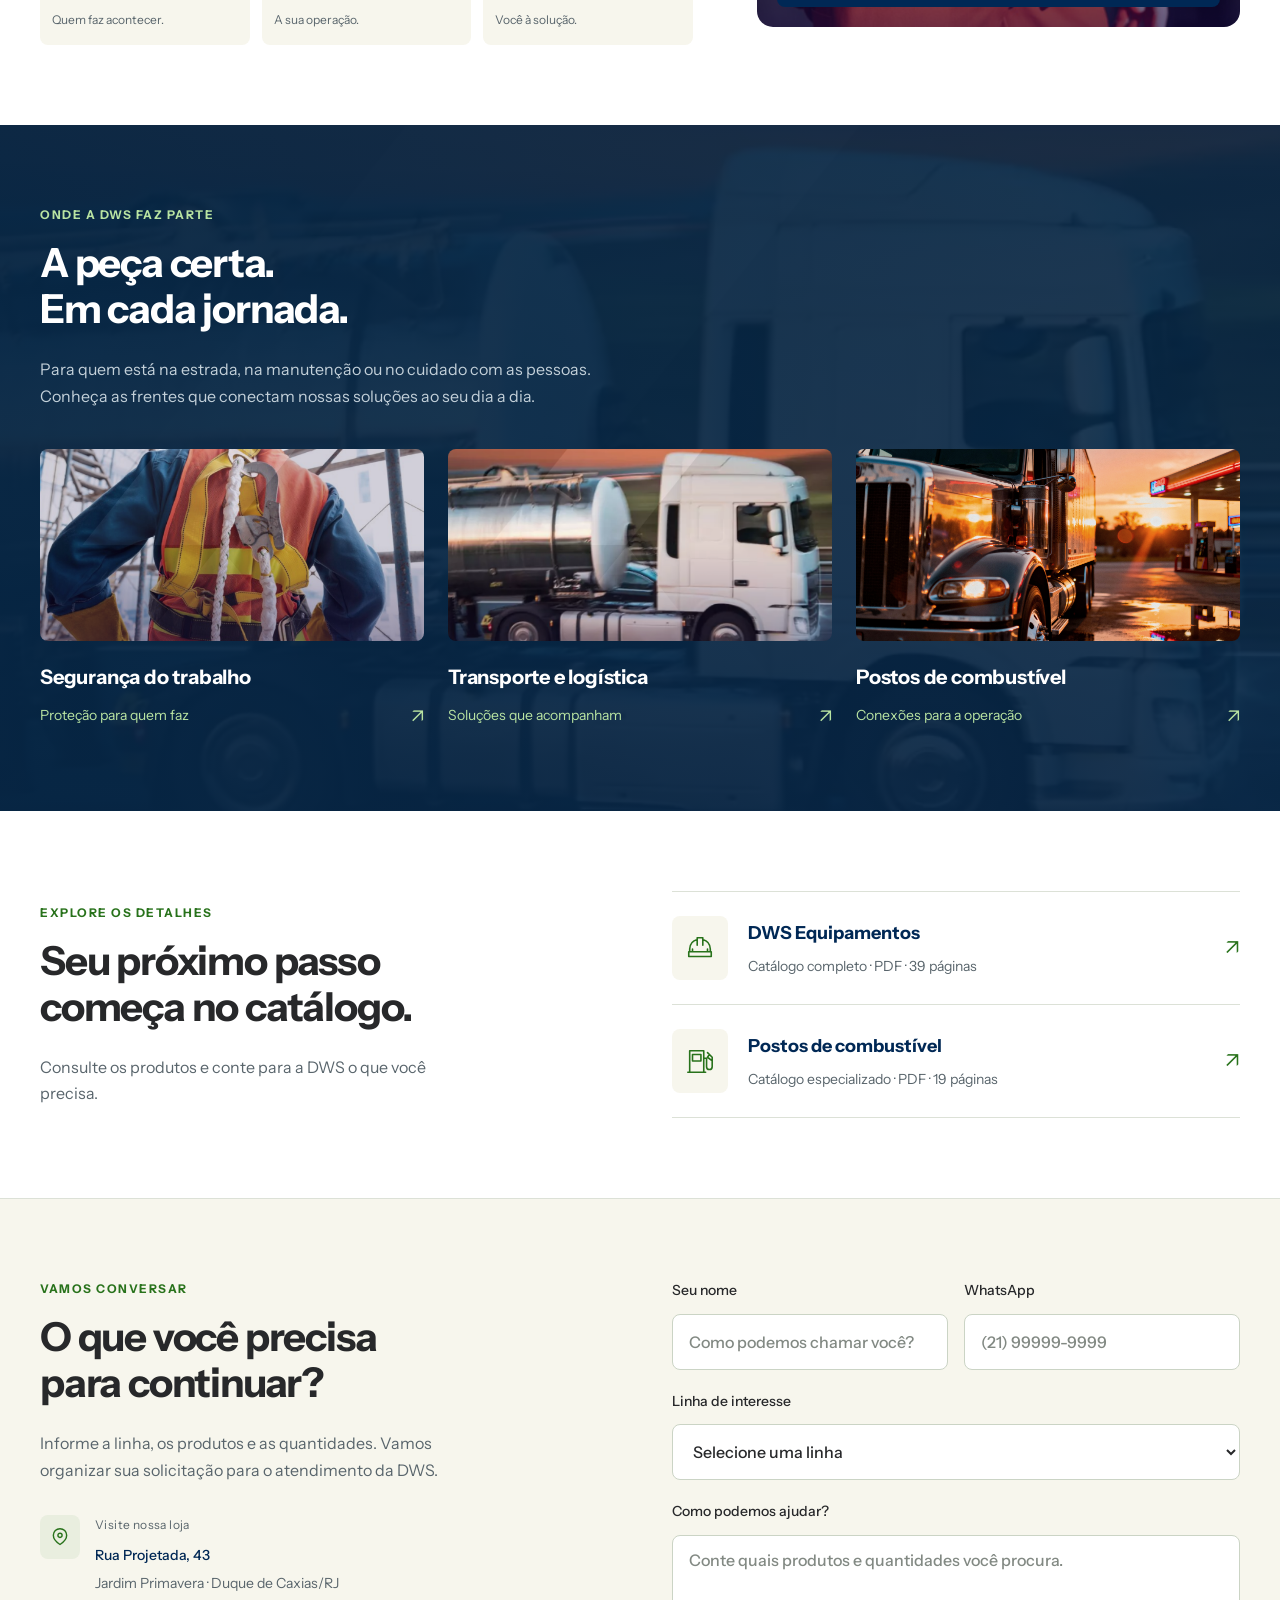
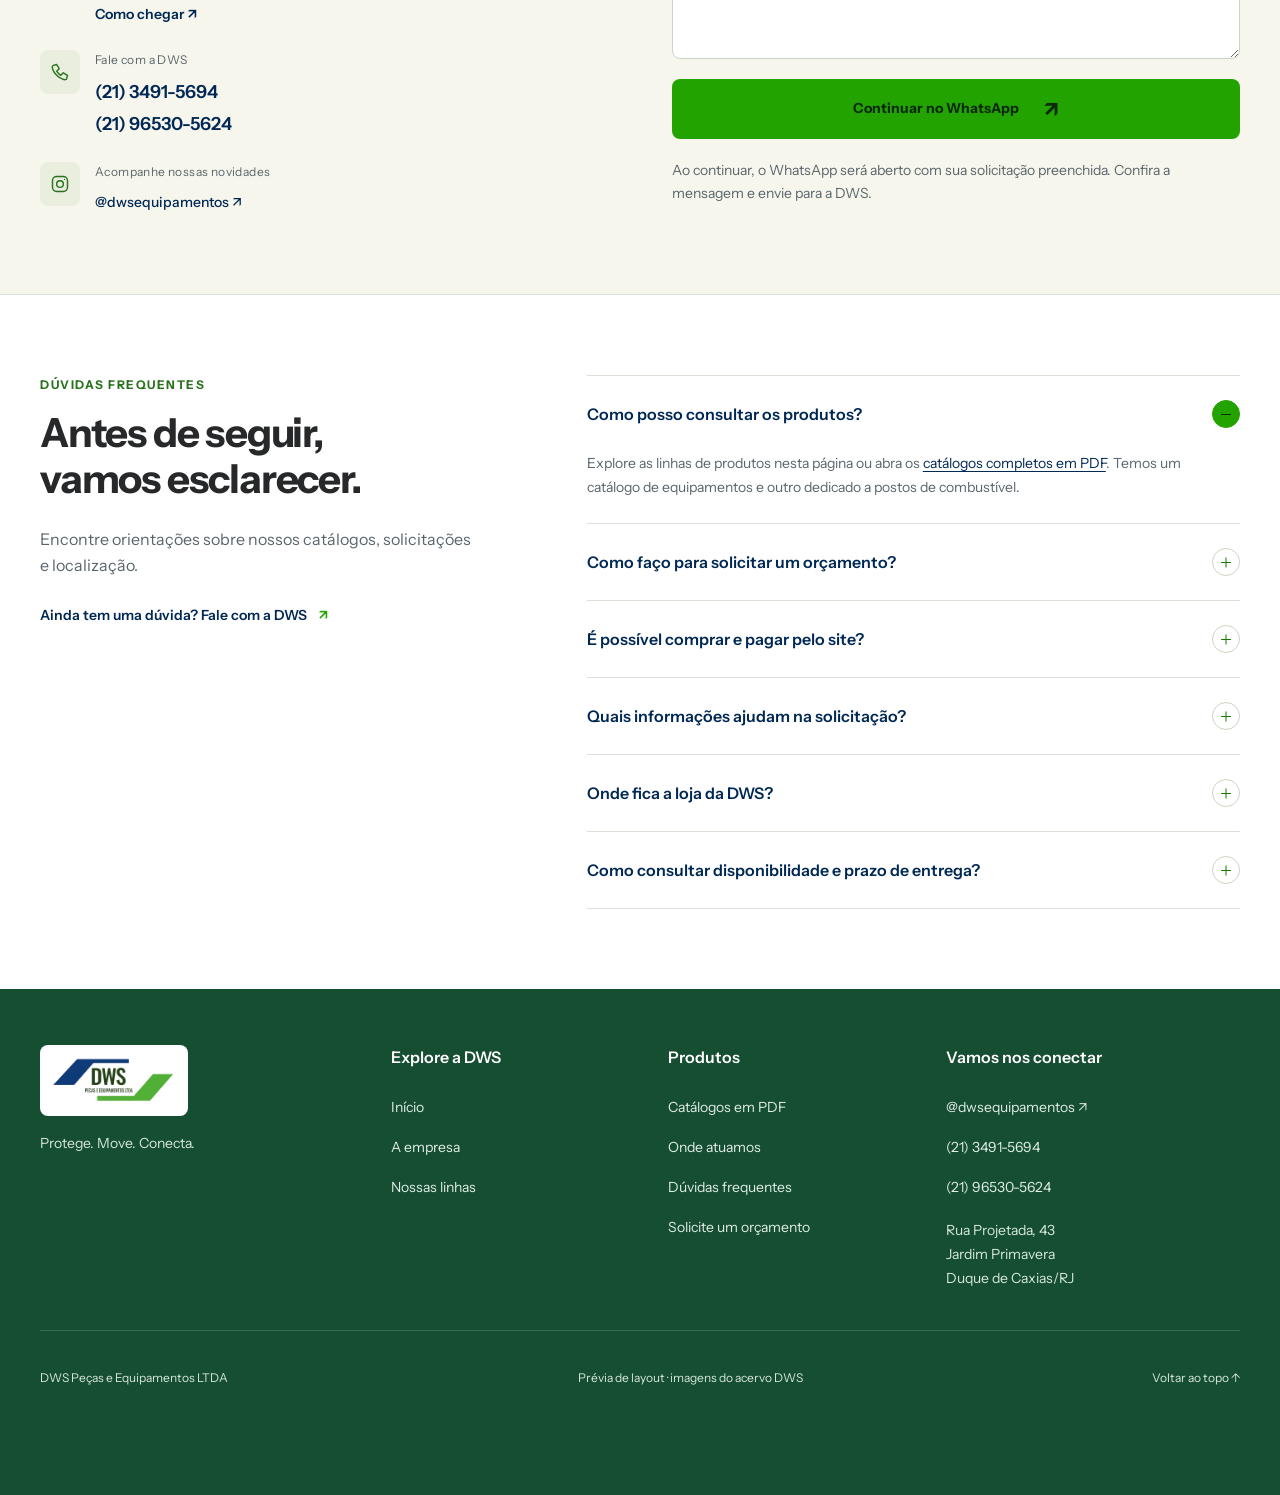
==== commit 8a0219ec: "feat: expand product catalogue from six to twelve cards" ====
--- a/index.html
+++ b/index.html
@@ -12,25 +12,31 @@
 <div class="site-shell">
 <header class="header"><a href="#inicio" class="brand" aria-label="DWS, início"><img src="assets/acervo/2025/10/dws_logo_1-300x113.webp" alt="DWS Peças e Equipamentos"></a><button class="menu-toggle" aria-expanded="false" aria-controls="nav">Menu <span aria-hidden="true">☰</span></button><nav id="nav" aria-label="Menu principal"><a href="#produtos">Nossas linhas</a><a href="#empresa">A DWS</a><a href="#segmentos">Onde atuamos</a><a class="nav-cta" href="#catalogos">Ver catálogos <span aria-hidden="true">↗</span></a></nav></header>
 <main id="conteudo">
-<section class="hero" id="inicio"><div class="hero-diagonal" aria-hidden="true"></div><div class="hero-copy"><div class="eyebrow light"><span></span> PEÇAS. EQUIPAMENTOS. SOLUÇÕES.</div><h1>Protege quem faz.<br>Move o que <em>importa.</em></h1><p>Da proteção individual às peças para a sua operação. A DWS conecta você ao que precisa para seguir em frente.</p><a class="button button-white" href="https://wa.me/5521965305624?text=Ol%C3%A1%2C%20DWS%21%20Gostaria%20de%20falar%20com%20a%20equipe%20sobre%20pe%C3%A7as%20e%20equipamentos.">Falar no WhatsApp <span aria-hidden="true">↗</span></a><div class="hero-footnote"><span class="little-cross" aria-hidden="true">+</span> Segurança, transporte e logística.</div></div><div class="hero-visual"><span class="hero-ring" aria-hidden="true"></span><img class="hero-product" src="assets/acervo/2025/10/Group-48096907.webp" alt="Engates e conexões metálicas da linha DWS"><div class="product-caption"><span class="caption-dot"></span><div><strong>Cada peça certa.</strong><span>Um problema a menos no caminho.</span></div><span aria-hidden="true">↗</span></div><span class="hero-index" aria-hidden="true">DWS / 01</span></div></section>
+<section class="hero" id="inicio"><div class="hero-diagonal" aria-hidden="true"></div><div class="hero-copy"><div class="eyebrow light"><span></span> PEÇAS. EQUIPAMENTOS. SOLUÇÕES.</div><h1>Protege quem faz.<br>Move o que <em>importa.</em></h1><p>Da proteção individual às peças para a sua operação. A DWS conecta você ao que precisa para seguir em frente.</p><a class="button button-white" href="https://tintim.link/whatsapp/1ec4d4e8-ebbb-450b-a565-7f957d468dba/5afafb10-a6eb-40c8-9ac7-45c1656ad059?text=Ol%C3%A1%2C%20DWS%21%20Gostaria%20de%20falar%20com%20a%20equipe%20sobre%20pe%C3%A7as%20e%20equipamentos.">Falar no WhatsApp <span aria-hidden="true">↗</span></a><div class="hero-footnote"><span class="little-cross" aria-hidden="true">+</span> Segurança, transporte e logística.</div></div><div class="hero-visual"><span class="hero-ring" aria-hidden="true"></span><img class="hero-product" src="assets/acervo/2025/10/Group-48096907.webp" alt="Engates e conexões metálicas da linha DWS"><div class="product-caption"><span class="caption-dot"></span><div><strong>Cada peça certa.</strong><span>Um problema a menos no caminho.</span></div><span aria-hidden="true">↗</span></div><span class="hero-index" aria-hidden="true">DWS / 01</span></div></section>
 <section class="products section" id="produtos"><div class="section-heading"><div><div class="eyebrow">NOSSO CATÁLOGO</div><h2>O que a sua operação precisa.</h2></div><p>Proteção para as pessoas.<br>Soluções para o trabalho acontecer.</p></div><div class="product-grid">
-<a class="product-card" href="https://wa.me/5521965305624?text=Ol%C3%A1%2C%20DWS%21%20Gostaria%20de%20solicitar%20um%20or%C3%A7amento.%20Tenho%20interesse%20em%20Prote%C3%A7%C3%A3o%20individual." data-line="Proteção individual"><div class="card-top"><span>01 / PROTEGE</span><span class="card-arrow" aria-hidden="true">↗</span></div><h3>Proteção individual</h3><div class="product-image"><img src="assets/acervo/2025/10/group_48096858.webp" alt="Abafadores de ruído" loading="lazy"></div><div class="card-bottom"><span>EPI e segurança do trabalho</span><span aria-hidden="true">↗</span></div></a>
-<a class="product-card" href="https://wa.me/5521965305624?text=Ol%C3%A1%2C%20DWS%21%20Gostaria%20de%20solicitar%20um%20or%C3%A7amento.%20Tenho%20interesse%20em%20Carga%20e%20descarga." data-line="Carga e descarga"><div class="card-top"><span>02 / MOVE</span><span class="card-arrow" aria-hidden="true">↗</span></div><h3>Carga e descarga</h3><div class="product-image"><img src="assets/acervo/2025/10/group_48096840.webp" alt="Engates e conexões para carga e descarga" loading="lazy"></div><div class="card-bottom"><span>Engates e conexões</span><span aria-hidden="true">↗</span></div></a>
-<a class="product-card" href="https://wa.me/5521965305624?text=Ol%C3%A1%2C%20DWS%21%20Gostaria%20de%20solicitar%20um%20or%C3%A7amento.%20Tenho%20interesse%20em%20Sinaliza%C3%A7%C3%A3o." data-line="Sinalização"><div class="card-top"><span>03 / PROTEGE</span><span class="card-arrow" aria-hidden="true">↗</span></div><h3>Sinalização</h3><div class="product-image"><img src="assets/acervo/2025/10/group_48096880.webp" alt="Pedestais e correntes para sinalização" loading="lazy"></div><div class="card-bottom"><span>Orientação e proteção de áreas</span><span aria-hidden="true">↗</span></div></a>
-<a class="product-card" href="https://wa.me/5521965305624?text=Ol%C3%A1%2C%20DWS%21%20Gostaria%20de%20solicitar%20um%20or%C3%A7amento.%20Tenho%20interesse%20em%20Caminh%C3%A3o-tanque." data-line="Caminhão-tanque"><div class="card-top"><span>04 / MOVE</span><span class="card-arrow" aria-hidden="true">↗</span></div><h3>Caminhão-tanque</h3><div class="product-image"><img src="assets/acervo/2025/10/Group-48096901.webp" alt="Acoplamentos metálicos para caminhão-tanque" loading="lazy"></div><div class="card-bottom"><span>Peças para a sua operação</span><span aria-hidden="true">↗</span></div></a>
-<a class="product-card" href="https://wa.me/5521965305624?text=Ol%C3%A1%2C%20DWS%21%20Gostaria%20de%20solicitar%20um%20or%C3%A7amento.%20Tenho%20interesse%20em%20Mangueiras%20e%20acess%C3%B3rios." data-line="Mangueiras e acessórios"><div class="card-top"><span>05 / CONECTA</span><span class="card-arrow" aria-hidden="true">↗</span></div><h3>Mangueiras e acessórios</h3><div class="product-image"><img src="assets/acervo/2025/10/group_48096839.webp" alt="Mangueira azul" loading="lazy"></div><div class="card-bottom"><span>Conexões para o dia a dia</span><span aria-hidden="true">↗</span></div></a>
-<a class="product-card" href="https://wa.me/5521965305624?text=Ol%C3%A1%2C%20DWS%21%20Gostaria%20de%20solicitar%20um%20or%C3%A7amento.%20Tenho%20interesse%20em%20Postos%20de%20combust%C3%ADvel." data-line="Postos de combustível"><div class="card-top"><span>06 / CONECTA</span><span class="card-arrow" aria-hidden="true">↗</span></div><h3>Postos de combustível</h3><div class="product-image"><img src="assets/acervo/2025/10/group_48096865.webp" alt="Conexão metálica com flange" loading="lazy"></div><div class="card-bottom"><span>Equipamentos e peças</span><span aria-hidden="true">↗</span></div></a>
+<a class="product-card" href="https://tintim.link/whatsapp/1ec4d4e8-ebbb-450b-a565-7f957d468dba/5afafb10-a6eb-40c8-9ac7-45c1656ad059?text=Ol%C3%A1%2C%20DWS%21%20Gostaria%20de%20solicitar%20um%20or%C3%A7amento.%20Tenho%20interesse%20em%20Prote%C3%A7%C3%A3o%20individual." data-line="Proteção individual"><div class="card-top"><span>01 / PROTEGE</span><span class="card-arrow" aria-hidden="true">↗</span></div><h3>Proteção individual</h3><div class="product-image"><img src="assets/acervo/2025/10/group_48096858.webp" alt="Abafadores de ruído" loading="lazy"></div><div class="card-bottom"><span>EPI e segurança do trabalho</span><span aria-hidden="true">↗</span></div></a>
+<a class="product-card" href="https://tintim.link/whatsapp/1ec4d4e8-ebbb-450b-a565-7f957d468dba/5afafb10-a6eb-40c8-9ac7-45c1656ad059?text=Ol%C3%A1%2C%20DWS%21%20Gostaria%20de%20solicitar%20um%20or%C3%A7amento.%20Tenho%20interesse%20em%20Carga%20e%20descarga." data-line="Carga e descarga"><div class="card-top"><span>02 / MOVE</span><span class="card-arrow" aria-hidden="true">↗</span></div><h3>Carga e descarga</h3><div class="product-image"><img src="assets/acervo/2025/10/group_48096840.webp" alt="Engates e conexões para carga e descarga" loading="lazy"></div><div class="card-bottom"><span>Engates e conexões</span><span aria-hidden="true">↗</span></div></a>
+<a class="product-card" href="https://tintim.link/whatsapp/1ec4d4e8-ebbb-450b-a565-7f957d468dba/5afafb10-a6eb-40c8-9ac7-45c1656ad059?text=Ol%C3%A1%2C%20DWS%21%20Gostaria%20de%20solicitar%20um%20or%C3%A7amento.%20Tenho%20interesse%20em%20Sinaliza%C3%A7%C3%A3o." data-line="Sinalização"><div class="card-top"><span>03 / PROTEGE</span><span class="card-arrow" aria-hidden="true">↗</span></div><h3>Sinalização</h3><div class="product-image"><img src="assets/acervo/2025/10/group_48096880.webp" alt="Pedestais e correntes para sinalização" loading="lazy"></div><div class="card-bottom"><span>Orientação e proteção de áreas</span><span aria-hidden="true">↗</span></div></a>
+<a class="product-card" href="https://tintim.link/whatsapp/1ec4d4e8-ebbb-450b-a565-7f957d468dba/5afafb10-a6eb-40c8-9ac7-45c1656ad059?text=Ol%C3%A1%2C%20DWS%21%20Gostaria%20de%20solicitar%20um%20or%C3%A7amento.%20Tenho%20interesse%20em%20Caminh%C3%A3o-tanque." data-line="Caminhão-tanque"><div class="card-top"><span>04 / MOVE</span><span class="card-arrow" aria-hidden="true">↗</span></div><h3>Caminhão-tanque</h3><div class="product-image"><img src="assets/acervo/2025/10/Group-48096901.webp" alt="Acoplamentos metálicos para caminhão-tanque" loading="lazy"></div><div class="card-bottom"><span>Peças para a sua operação</span><span aria-hidden="true">↗</span></div></a>
+<a class="product-card" href="https://tintim.link/whatsapp/1ec4d4e8-ebbb-450b-a565-7f957d468dba/5afafb10-a6eb-40c8-9ac7-45c1656ad059?text=Ol%C3%A1%2C%20DWS%21%20Gostaria%20de%20solicitar%20um%20or%C3%A7amento.%20Tenho%20interesse%20em%20Mangueiras%20e%20acess%C3%B3rios." data-line="Mangueiras e acessórios"><div class="card-top"><span>05 / CONECTA</span><span class="card-arrow" aria-hidden="true">↗</span></div><h3>Mangueiras e acessórios</h3><div class="product-image"><img src="assets/acervo/2025/10/group_48096839.webp" alt="Mangueira azul" loading="lazy"></div><div class="card-bottom"><span>Conexões para o dia a dia</span><span aria-hidden="true">↗</span></div></a>
+<a class="product-card" href="https://tintim.link/whatsapp/1ec4d4e8-ebbb-450b-a565-7f957d468dba/5afafb10-a6eb-40c8-9ac7-45c1656ad059?text=Ol%C3%A1%2C%20DWS%21%20Gostaria%20de%20solicitar%20um%20or%C3%A7amento.%20Tenho%20interesse%20em%20Postos%20de%20combust%C3%ADvel." data-line="Postos de combustível"><div class="card-top"><span>06 / CONECTA</span><span class="card-arrow" aria-hidden="true">↗</span></div><h3>Postos de combustível</h3><div class="product-image"><img src="assets/acervo/2025/10/group_48096865.webp" alt="Conexão metálica com flange" loading="lazy"></div><div class="card-bottom"><span>Equipamentos e peças</span><span aria-hidden="true">↗</span></div></a>
+<a class="product-card" href="https://tintim.link/whatsapp/1ec4d4e8-ebbb-450b-a565-7f957d468dba/5afafb10-a6eb-40c8-9ac7-45c1656ad059?text=Ol%C3%A1%2C%20DWS%21%20Gostaria%20de%20solicitar%20um%20or%C3%A7amento.%20Tenho%20interesse%20em%20Capacetes%20de%20seguran%C3%A7a." data-line="Capacetes de segurança"><div class="card-top"><span>07 / PROTEGE</span><span class="card-arrow" aria-hidden="true">↗</span></div><h3>Capacetes de segurança</h3><div class="product-image"><img src="assets/acervo/2025/10/group_48096856.webp" alt="Capacetes de segurança em diversas cores" loading="lazy"></div><div class="card-bottom"><span>Proteção para o trabalho</span><span aria-hidden="true">↗</span></div></a>
+<a class="product-card" href="https://tintim.link/whatsapp/1ec4d4e8-ebbb-450b-a565-7f957d468dba/5afafb10-a6eb-40c8-9ac7-45c1656ad059?text=Ol%C3%A1%2C%20DWS%21%20Gostaria%20de%20solicitar%20um%20or%C3%A7amento.%20Tenho%20interesse%20em%20Protetores%20faciais." data-line="Protetores faciais"><div class="card-top"><span>08 / PROTEGE</span><span class="card-arrow" aria-hidden="true">↗</span></div><h3>Protetores faciais</h3><div class="product-image"><img src="assets/acervo/2025/10/group_48096853.webp" alt="Protetor facial com visor transparente" loading="lazy"></div><div class="card-bottom"><span>Proteção individual</span><span aria-hidden="true">↗</span></div></a>
+<a class="product-card" href="https://tintim.link/whatsapp/1ec4d4e8-ebbb-450b-a565-7f957d468dba/5afafb10-a6eb-40c8-9ac7-45c1656ad059?text=Ol%C3%A1%2C%20DWS%21%20Gostaria%20de%20solicitar%20um%20or%C3%A7amento.%20Tenho%20interesse%20em%20Cones%20de%20sinaliza%C3%A7%C3%A3o." data-line="Cones de sinalização"><div class="card-top"><span>09 / PROTEGE</span><span class="card-arrow" aria-hidden="true">↗</span></div><h3>Cones de sinalização</h3><div class="product-image"><img src="assets/acervo/2025/10/group_48096878.webp" alt="Cones de sinalização laranja e branco" loading="lazy"></div><div class="card-bottom"><span>Sinalização de áreas</span><span aria-hidden="true">↗</span></div></a>
+<a class="product-card" href="https://tintim.link/whatsapp/1ec4d4e8-ebbb-450b-a565-7f957d468dba/5afafb10-a6eb-40c8-9ac7-45c1656ad059?text=Ol%C3%A1%2C%20DWS%21%20Gostaria%20de%20solicitar%20um%20or%C3%A7amento.%20Tenho%20interesse%20em%20Carrinhos%20de%20carga." data-line="Carrinhos de carga"><div class="card-top"><span>10 / MOVE</span><span class="card-arrow" aria-hidden="true">↗</span></div><h3>Carrinhos de carga</h3><div class="product-image"><img src="assets/acervo/2025/10/group_48096822.webp" alt="Carrinho de carga azul com duas rodas" loading="lazy"></div><div class="card-bottom"><span>Movimentação de materiais</span><span aria-hidden="true">↗</span></div></a>
+<a class="product-card" href="https://tintim.link/whatsapp/1ec4d4e8-ebbb-450b-a565-7f957d468dba/5afafb10-a6eb-40c8-9ac7-45c1656ad059?text=Ol%C3%A1%2C%20DWS%21%20Gostaria%20de%20solicitar%20um%20or%C3%A7amento.%20Tenho%20interesse%20em%20Baldes%20met%C3%A1licos." data-line="Baldes metálicos"><div class="card-top"><span>11 / MOVE</span><span class="card-arrow" aria-hidden="true">↗</span></div><h3>Baldes metálicos</h3><div class="product-image"><img src="assets/acervo/2025/10/group_48096893.webp" alt="Baldes metálicos com alça" loading="lazy"></div><div class="card-bottom"><span>Acessórios para a operação</span><span aria-hidden="true">↗</span></div></a>
+<a class="product-card" href="https://tintim.link/whatsapp/1ec4d4e8-ebbb-450b-a565-7f957d468dba/5afafb10-a6eb-40c8-9ac7-45c1656ad059?text=Ol%C3%A1%2C%20DWS%21%20Gostaria%20de%20solicitar%20um%20or%C3%A7amento.%20Tenho%20interesse%20em%20Tampas%20para%20conex%C3%B5es." data-line="Tampas para conexões"><div class="card-top"><span>12 / CONECTA</span><span class="card-arrow" aria-hidden="true">↗</span></div><h3>Tampas para conexões</h3><div class="product-image"><img src="assets/acervo/2025/10/group_48096841.webp" alt="Tampas para conexões em metal e plástico" loading="lazy"></div><div class="card-bottom"><span>Peças e acessórios</span><span aria-hidden="true">↗</span></div></a>
 </div><div class="catalog-note"><span>Já sabe o que procura?</span><a href="#catalogos">Consulte os catálogos completos <span aria-hidden="true">↗</span></a></div></section>
 <section class="about section" id="empresa"><div class="about-copy"><div class="eyebrow">QUEM ESTÁ AO SEU LADO</div><h2>Mais do que peças.<br>Uma parceria para<br><span>seguir em frente.</span></h2><p>A DWS Peças e Equipamentos conecta segurança, transporte e logística. Estamos ao lado de caminhoneiros, mecânicos e empresas que precisam dar continuidade às suas operações.</p><p>De Jardim Primavera, em Duque de Caxias, reunimos proteção individual, sinalização e peças para caminhões e postos de combustível.</p><div class="pillars"><div><span>01</span><strong>Protege.</strong><small>Quem faz acontecer.</small></div><div><span>02</span><strong>Move.</strong><small>A sua operação.</small></div><div><span>03</span><strong>Conecta.</strong><small>Você à solução.</small></div></div></div><div class="about-photo"><img src="assets/acervo/2025/10/frame_1686554630-1.webp" alt="Profissional com luvas segurando um capacete de segurança" loading="lazy"><span class="photo-label"><span aria-hidden="true">+</span> Respeito por quem faz.</span></div></section>
-<section class="specialties" id="segmentos"><div class="specialties-overlay"></div><div class="specialties-inner"><div class="eyebrow light">ONDE A DWS FAZ PARTE</div><h2>A peça certa.<br>Em cada jornada.</h2><p>Para quem está na estrada, na manutenção ou no cuidado com as pessoas. Conheça as frentes que conectam nossas soluções ao seu dia a dia.</p><div class="segment-grid"><a href="https://wa.me/5521965305624?text=Ol%C3%A1%2C%20DWS%21%20Gostaria%20de%20solicitar%20um%20or%C3%A7amento.%20Tenho%20interesse%20em%20Seguran%C3%A7a%20do%20trabalho." data-line="Segurança do trabalho" class="segment"><img src="assets/acervo/2025/10/frame_1686554631.webp" alt="Trabalhador equipado para atividade em altura" loading="lazy"><div><h3>Segurança do trabalho</h3><span>Proteção para quem faz <b aria-hidden="true">↗</b></span></div></a><a href="https://wa.me/5521965305624?text=Ol%C3%A1%2C%20DWS%21%20Gostaria%20de%20solicitar%20um%20or%C3%A7amento.%20Tenho%20interesse%20em%20Transporte%20e%20log%C3%ADstica." data-line="Transporte e logística" class="segment"><img src="assets/acervo/2025/10/frame_1686554633.webp" alt="Caminhão-tanque na estrada" loading="lazy"><div><h3>Transporte e logística</h3><span>Soluções que acompanham <b aria-hidden="true">↗</b></span></div></a><a href="https://wa.me/5521965305624?text=Ol%C3%A1%2C%20DWS%21%20Gostaria%20de%20solicitar%20um%20or%C3%A7amento.%20Tenho%20interesse%20em%20Postos%20de%20combust%C3%ADvel." data-line="Postos de combustível" class="segment"><img src="assets/posto-combustivel.jpg" alt="Caminhão em posto de combustível ao pôr do sol" loading="lazy"><div><h3>Postos de combustível</h3><span>Conexões para a operação <b aria-hidden="true">↗</b></span></div></a></div></div></section>
+<section class="specialties" id="segmentos"><div class="specialties-overlay"></div><div class="specialties-inner"><div class="eyebrow light">ONDE A DWS FAZ PARTE</div><h2>A peça certa.<br>Em cada jornada.</h2><p>Para quem está na estrada, na manutenção ou no cuidado com as pessoas. Conheça as frentes que conectam nossas soluções ao seu dia a dia.</p><div class="segment-grid"><a href="https://tintim.link/whatsapp/1ec4d4e8-ebbb-450b-a565-7f957d468dba/5afafb10-a6eb-40c8-9ac7-45c1656ad059?text=Ol%C3%A1%2C%20DWS%21%20Gostaria%20de%20solicitar%20um%20or%C3%A7amento.%20Tenho%20interesse%20em%20Seguran%C3%A7a%20do%20trabalho." data-line="Segurança do trabalho" class="segment"><img src="assets/acervo/2025/10/frame_1686554631.webp" alt="Trabalhador equipado para atividade em altura" loading="lazy"><div><h3>Segurança do trabalho</h3><span>Proteção para quem faz <b aria-hidden="true">↗</b></span></div></a><a href="https://tintim.link/whatsapp/1ec4d4e8-ebbb-450b-a565-7f957d468dba/5afafb10-a6eb-40c8-9ac7-45c1656ad059?text=Ol%C3%A1%2C%20DWS%21%20Gostaria%20de%20solicitar%20um%20or%C3%A7amento.%20Tenho%20interesse%20em%20Transporte%20e%20log%C3%ADstica." data-line="Transporte e logística" class="segment"><img src="assets/acervo/2025/10/frame_1686554633.webp" alt="Caminhão-tanque na estrada" loading="lazy"><div><h3>Transporte e logística</h3><span>Soluções que acompanham <b aria-hidden="true">↗</b></span></div></a><a href="https://tintim.link/whatsapp/1ec4d4e8-ebbb-450b-a565-7f957d468dba/5afafb10-a6eb-40c8-9ac7-45c1656ad059?text=Ol%C3%A1%2C%20DWS%21%20Gostaria%20de%20solicitar%20um%20or%C3%A7amento.%20Tenho%20interesse%20em%20Postos%20de%20combust%C3%ADvel." data-line="Postos de combustível" class="segment"><img src="assets/posto-combustivel.jpg" alt="Caminhão em posto de combustível ao pôr do sol" loading="lazy"><div><h3>Postos de combustível</h3><span>Conexões para a operação <b aria-hidden="true">↗</b></span></div></a></div></div></section>
 <section class="catalogs section" id="catalogos"><div><div class="eyebrow">EXPLORE OS DETALHES</div><h2>Seu próximo passo<br>começa no catálogo.</h2><p>Consulte os produtos e conte para a DWS o que você precisa.</p></div><div class="catalog-links"><a href="Catalagos/CATÁLOGO DWS EQUIPAMENTOS (11).pdf" target="_blank" rel="noopener"><span class="document-icon"><svg viewBox="0 0 32 32" fill="none" stroke="currentColor" stroke-width="1.7" stroke-linecap="round" stroke-linejoin="round" aria-hidden="true"><path d="M5 20v-3a11 11 0 0 1 8-10m6 0a11 11 0 0 1 8 10v3M13 13V5h6v8M4 20h24v5H4zM8 17v3m16-3v3"/></svg></span><div><strong>DWS Equipamentos</strong><span>Catálogo completo · PDF · 39 páginas</span></div><b aria-hidden="true">↗</b></a><a href="Catalagos/CATÁLOGO DWS POSTO DE COMBUSTÍVEL.pdf" target="_blank" rel="noopener"><span class="document-icon"><svg viewBox="0 0 32 32" fill="none" stroke="currentColor" stroke-width="1.7" stroke-linecap="round" stroke-linejoin="round" aria-hidden="true"><path d="M5 28V5h15v23M3 28h19M8 9h9v7H8zM20 13h3v9a3 3 0 0 0 6 0V12l-5-5m2 2-2 3 4 3"/></svg></span><div><strong>Postos de combustível</strong><span>Catálogo especializado · PDF · 19 páginas</span></div><b aria-hidden="true">↗</b></a></div></section>
 <section class="request section" id="solicitar"><div><div class="eyebrow">VAMOS CONVERSAR</div><h2>O que você precisa<br>para continuar?</h2><p>Informe a linha, os produtos e as quantidades. Vamos organizar sua solicitação para o atendimento da DWS.</p><address class="store-contact">
 <div class="contact-item"><span class="contact-symbol" aria-hidden="true"><svg viewBox="0 0 24 24" fill="none" stroke="currentColor" stroke-width="1.7" stroke-linecap="round" stroke-linejoin="round"><path d="M20 10c0 6-8 11-8 11S4 16 4 10a8 8 0 1 1 16 0Z"/><circle cx="12" cy="10" r="2.5"/></svg></span><div><span class="contact-label">Visite nossa loja</span><strong>Rua Projetada, 43</strong><span>Jardim Primavera · Duque de Caxias/RJ</span><a class="map-link" href="https://www.google.com/maps/search/?api=1&amp;query=DWS+Equipamentos+Rua+Projetada+43+Jardim+Primavera+Duque+de+Caxias" target="_blank" rel="noopener">Como chegar <span aria-hidden="true">↗</span></a></div></div>
 <div class="contact-item"><span class="contact-symbol" aria-hidden="true"><svg viewBox="0 0 24 24" fill="none" stroke="currentColor" stroke-width="1.7" stroke-linecap="round" stroke-linejoin="round"><path d="m8 3 3 5-3 3a14 14 0 0 0 5 5l3-3 5 3-1 4c-1 3-8 0-12-4S1 5 4 4Z"/></svg></span><div><span class="contact-label">Fale com a DWS</span><a class="phone-link" href="tel:+552134915694">(21) 3491-5694</a><a class="phone-link" href="tel:+5521965305624">(21) 96530-5624</a></div></div>
 <div class="contact-item"><span class="contact-symbol" aria-hidden="true"><svg viewBox="0 0 24 24" fill="none" stroke="currentColor" stroke-width="1.7"><rect x="3" y="3" width="18" height="18" rx="5"/><circle cx="12" cy="12" r="4"/><circle cx="17.5" cy="6.5" r=".8" fill="currentColor" stroke="none"/></svg></span><div><span class="contact-label">Acompanhe nossas novidades</span><a href="https://www.instagram.com/dwsequipamentos/" target="_blank" rel="noopener">@dwsequipamentos <span aria-hidden="true">↗</span></a></div></div>
-</address></div><form id="request-form"><div class="form-row"><label>Seu nome<input name="nome" autocomplete="name" required maxlength="100" placeholder="Como podemos chamar você?"></label><label>WhatsApp<input name="telefone" type="tel" autocomplete="tel" required maxlength="25" placeholder="(21) 99999-9999"></label></div><label>Linha de interesse<select name="linha" id="request-line" required><option value="">Selecione uma linha</option><option>Proteção individual</option><option>Carga e descarga</option><option>Sinalização</option><option>Caminhão-tanque</option><option>Mangueiras e acessórios</option><option>Postos de combustível</option><option>Segurança do trabalho</option><option>Transporte e logística</option><option>Outros produtos</option></select></label><label>Como podemos ajudar?<textarea name="mensagem" rows="3" required maxlength="2000" placeholder="Conte quais produtos e quantidades você procura."></textarea></label><button class="button" type="submit">Continuar no WhatsApp <span aria-hidden="true">↗</span></button><p class="form-note">Ao continuar, o WhatsApp será aberto com sua solicitação preenchida. Confira a mensagem e envie para a DWS.</p><div id="request-result" hidden tabindex="-1"><strong>Seu resumo está pronto.</strong><p>Confira sua solicitação e envie a mensagem no WhatsApp. Se a conversa não abrir, use o botão abaixo.</p><textarea id="request-summary" rows="6" readonly aria-label="Resumo da solicitação"></textarea><a class="button" id="whatsapp-continue" href="https://wa.me/5521965305624?text=Ol%C3%A1%2C%20DWS%21%20Gostaria%20de%20falar%20com%20a%20equipe%20sobre%20pe%C3%A7as%20e%20equipamentos.">Abrir WhatsApp ↗</a><button class="copy-button" type="button">Copiar solicitação</button><span id="copy-status" role="status" aria-live="polite"></span></div></form></section>
+</address></div><form id="request-form"><div class="form-row"><label>Seu nome<input name="nome" autocomplete="name" required maxlength="100" placeholder="Como podemos chamar você?"></label><label>WhatsApp<input name="telefone" type="tel" autocomplete="tel" required maxlength="25" placeholder="(21) 99999-9999"></label></div><label>Linha de interesse<select name="linha" id="request-line" required><option value="">Selecione uma linha</option><option>Proteção individual</option><option>Carga e descarga</option><option>Sinalização</option><option>Caminhão-tanque</option><option>Mangueiras e acessórios</option><option>Postos de combustível</option><option>Segurança do trabalho</option><option>Transporte e logística</option><option>Capacetes de segurança</option><option>Protetores faciais</option><option>Cones de sinalização</option><option>Carrinhos de carga</option><option>Baldes metálicos</option><option>Tampas para conexões</option><option>Outros produtos</option></select></label><label>Como podemos ajudar?<textarea name="mensagem" rows="3" required maxlength="2000" placeholder="Conte quais produtos e quantidades você procura."></textarea></label><button class="button" type="submit">Continuar no WhatsApp <span aria-hidden="true">↗</span></button><p class="form-note">Ao continuar, o WhatsApp será aberto com sua solicitação preenchida. Confira a mensagem e envie para a DWS.</p><div id="request-result" hidden tabindex="-1"><strong>Seu resumo está pronto.</strong><p>Confira sua solicitação e envie a mensagem no WhatsApp. Se a conversa não abrir, use o botão abaixo.</p><textarea id="request-summary" rows="6" readonly aria-label="Resumo da solicitação"></textarea><a class="button" id="whatsapp-continue" href="https://tintim.link/whatsapp/1ec4d4e8-ebbb-450b-a565-7f957d468dba/5afafb10-a6eb-40c8-9ac7-45c1656ad059?text=Ol%C3%A1%2C%20DWS%21%20Gostaria%20de%20falar%20com%20a%20equipe%20sobre%20pe%C3%A7as%20e%20equipamentos.">Abrir WhatsApp ↗</a><button class="copy-button" type="button">Copiar solicitação</button><span id="copy-status" role="status" aria-live="polite"></span></div></form></section>
 <section class="faq section" id="faq" aria-labelledby="faq-title">
-<div class="faq-intro"><div class="eyebrow">DÚVIDAS FREQUENTES</div><h2 id="faq-title">Antes de seguir,<br>vamos esclarecer.</h2><p>Encontre orientações sobre nossos catálogos, solicitações e localização.</p><a class="faq-contact" href="https://wa.me/5521965305624?text=Ol%C3%A1%2C%20DWS%21%20Gostaria%20de%20solicitar%20um%20or%C3%A7amento.">Ainda tem uma dúvida? Fale com a DWS <span aria-hidden="true">↗</span></a></div>
+<div class="faq-intro"><div class="eyebrow">DÚVIDAS FREQUENTES</div><h2 id="faq-title">Antes de seguir,<br>vamos esclarecer.</h2><p>Encontre orientações sobre nossos catálogos, solicitações e localização.</p><a class="faq-contact" href="https://tintim.link/whatsapp/1ec4d4e8-ebbb-450b-a565-7f957d468dba/5afafb10-a6eb-40c8-9ac7-45c1656ad059?text=Ol%C3%A1%2C%20DWS%21%20Gostaria%20de%20solicitar%20um%20or%C3%A7amento.">Ainda tem uma dúvida? Fale com a DWS <span aria-hidden="true">↗</span></a></div>
 <div class="faq-list">
 <details open><summary>Como posso consultar os produtos?<span class="faq-plus" aria-hidden="true"></span></summary><div class="faq-answer"><p>Explore as linhas de produtos nesta página ou abra os <a href="#catalogos">catálogos completos em PDF</a>. Temos um catálogo de equipamentos e outro dedicado a postos de combustível.</p></div></details>
 <details><summary>Como faço para solicitar um orçamento?<span class="faq-plus" aria-hidden="true"></span></summary><div class="faq-answer"><p>Preencha o formulário com seu nome, contato, linha, produtos e quantidades desejadas. Ao continuar, sua solicitação será levada ao WhatsApp para você conferir e enviar. Você também pode falar com a equipe pelos telefones <a href="tel:+552134915694">(21) 3491-5694</a> e <a href="tel:+5521965305624">(21) 96530-5624</a>.</p></div></details>
@@ -40,7 +46,7 @@
 <details><summary>Como consultar disponibilidade e prazo de entrega?<span class="faq-plus" aria-hidden="true"></span></summary><div class="faq-answer"><p>Entre em contato com a DWS e informe o produto, a quantidade e o destino. A equipe poderá confirmar a disponibilidade e as condições aplicáveis à sua solicitação.</p></div></details>
 </div></section>
 </main>
-<footer><div class="footer-main"><div class="footer-brand"><img src="assets/acervo/2025/10/dws_logo_1-300x113.webp" alt="DWS Peças e Equipamentos"><p>Protege. Move. Conecta.</p></div><div><h3>Explore a DWS</h3><a href="#inicio">Início</a><a href="#empresa">A empresa</a><a href="#produtos">Nossas linhas</a></div><div><h3>Produtos</h3><a href="#catalogos">Catálogos em PDF</a><a href="#segmentos">Onde atuamos</a><a href="#faq">Dúvidas frequentes</a><a href="https://wa.me/5521965305624?text=Ol%C3%A1%2C%20DWS%21%20Gostaria%20de%20solicitar%20um%20or%C3%A7amento.">Solicite um orçamento</a></div><div><h3>Vamos nos conectar</h3><a href="https://www.instagram.com/dwsequipamentos/" target="_blank" rel="noopener">@dwsequipamentos ↗</a><a href="tel:+552134915694">(21) 3491-5694</a><a href="tel:+5521965305624">(21) 96530-5624</a><address>Rua Projetada, 43<br>Jardim Primavera<br>Duque de Caxias/RJ</address></div></div><div class="footer-bottom"><span>DWS Peças e Equipamentos LTDA</span><span>Prévia de layout · imagens do acervo DWS</span><a href="#inicio">Voltar ao topo ↑</a></div></footer>
+<footer><div class="footer-main"><div class="footer-brand"><img src="assets/acervo/2025/10/dws_logo_1-300x113.webp" alt="DWS Peças e Equipamentos"><p>Protege. Move. Conecta.</p></div><div><h3>Explore a DWS</h3><a href="#inicio">Início</a><a href="#empresa">A empresa</a><a href="#produtos">Nossas linhas</a></div><div><h3>Produtos</h3><a href="#catalogos">Catálogos em PDF</a><a href="#segmentos">Onde atuamos</a><a href="#faq">Dúvidas frequentes</a><a href="https://tintim.link/whatsapp/1ec4d4e8-ebbb-450b-a565-7f957d468dba/5afafb10-a6eb-40c8-9ac7-45c1656ad059?text=Ol%C3%A1%2C%20DWS%21%20Gostaria%20de%20solicitar%20um%20or%C3%A7amento.">Solicite um orçamento</a></div><div><h3>Vamos nos conectar</h3><a href="https://www.instagram.com/dwsequipamentos/" target="_blank" rel="noopener">@dwsequipamentos ↗</a><a href="tel:+552134915694">(21) 3491-5694</a><a href="tel:+5521965305624">(21) 96530-5624</a><address>Rua Projetada, 43<br>Jardim Primavera<br>Duque de Caxias/RJ</address></div></div><div class="footer-bottom"><span>DWS Peças e Equipamentos LTDA</span><span>Prévia de layout · imagens do acervo DWS</span><a href="#inicio">Voltar ao topo ↑</a></div></footer>
 </div>
-<a class="whatsapp-float" href="https://wa.me/5521965305624?text=Ol%C3%A1%2C%20DWS%21%20Gostaria%20de%20falar%20com%20a%20equipe%20sobre%20pe%C3%A7as%20e%20equipamentos." aria-label="Fale com a DWS pelo WhatsApp"><svg viewBox="0 0 32 32" fill="none" aria-hidden="true"><path d="M27.5 15.5a12 12 0 0 1-17.8 10.6L4 28l1.8-5.7A12 12 0 1 1 27.5 15.5Z" stroke="currentColor" stroke-width="1.8" stroke-linejoin="round"/><path d="m11.1 9.4 2.1 3.9-1.8 1.9a13 13 0 0 0 5.2 5.1l1.9-1.7 3.8 2c-1 3.8-4.5 3.2-9.2-.5s-6.4-8.4-2-10.7Z" fill="currentColor"/></svg><span>Falar no WhatsApp</span></a>
+<a class="whatsapp-float" href="https://tintim.link/whatsapp/1ec4d4e8-ebbb-450b-a565-7f957d468dba/5afafb10-a6eb-40c8-9ac7-45c1656ad059?text=Ol%C3%A1%2C%20DWS%21%20Gostaria%20de%20falar%20com%20a%20equipe%20sobre%20pe%C3%A7as%20e%20equipamentos." aria-label="Fale com a DWS pelo WhatsApp"><svg viewBox="0 0 32 32" fill="none" aria-hidden="true"><path d="M27.5 15.5a12 12 0 0 1-17.8 10.6L4 28l1.8-5.7A12 12 0 1 1 27.5 15.5Z" stroke="currentColor" stroke-width="1.8" stroke-linejoin="round"/><path d="m11.1 9.4 2.1 3.9-1.8 1.9a13 13 0 0 0 5.2 5.1l1.9-1.7 3.8 2c-1 3.8-4.5 3.2-9.2-.5s-6.4-8.4-2-10.7Z" fill="currentColor"/></svg><span>Falar no WhatsApp</span></a>
 </body></html>
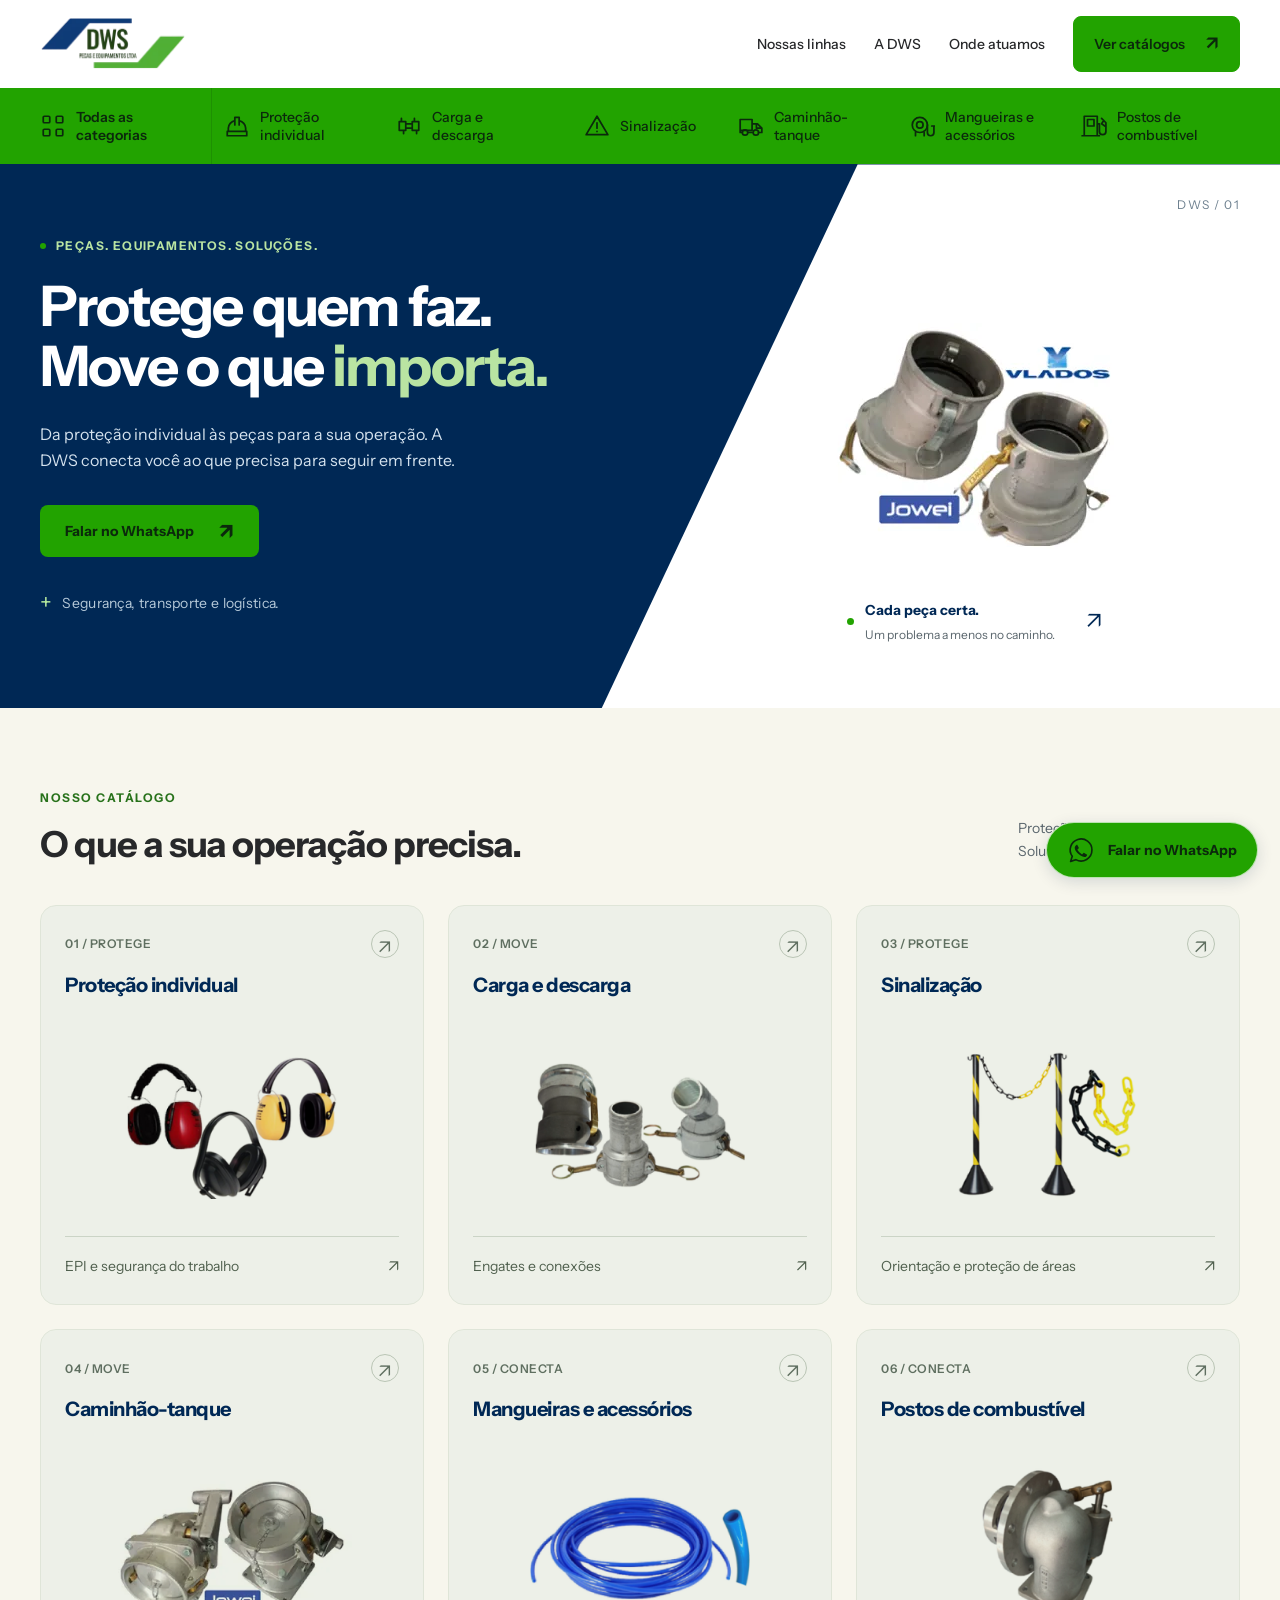
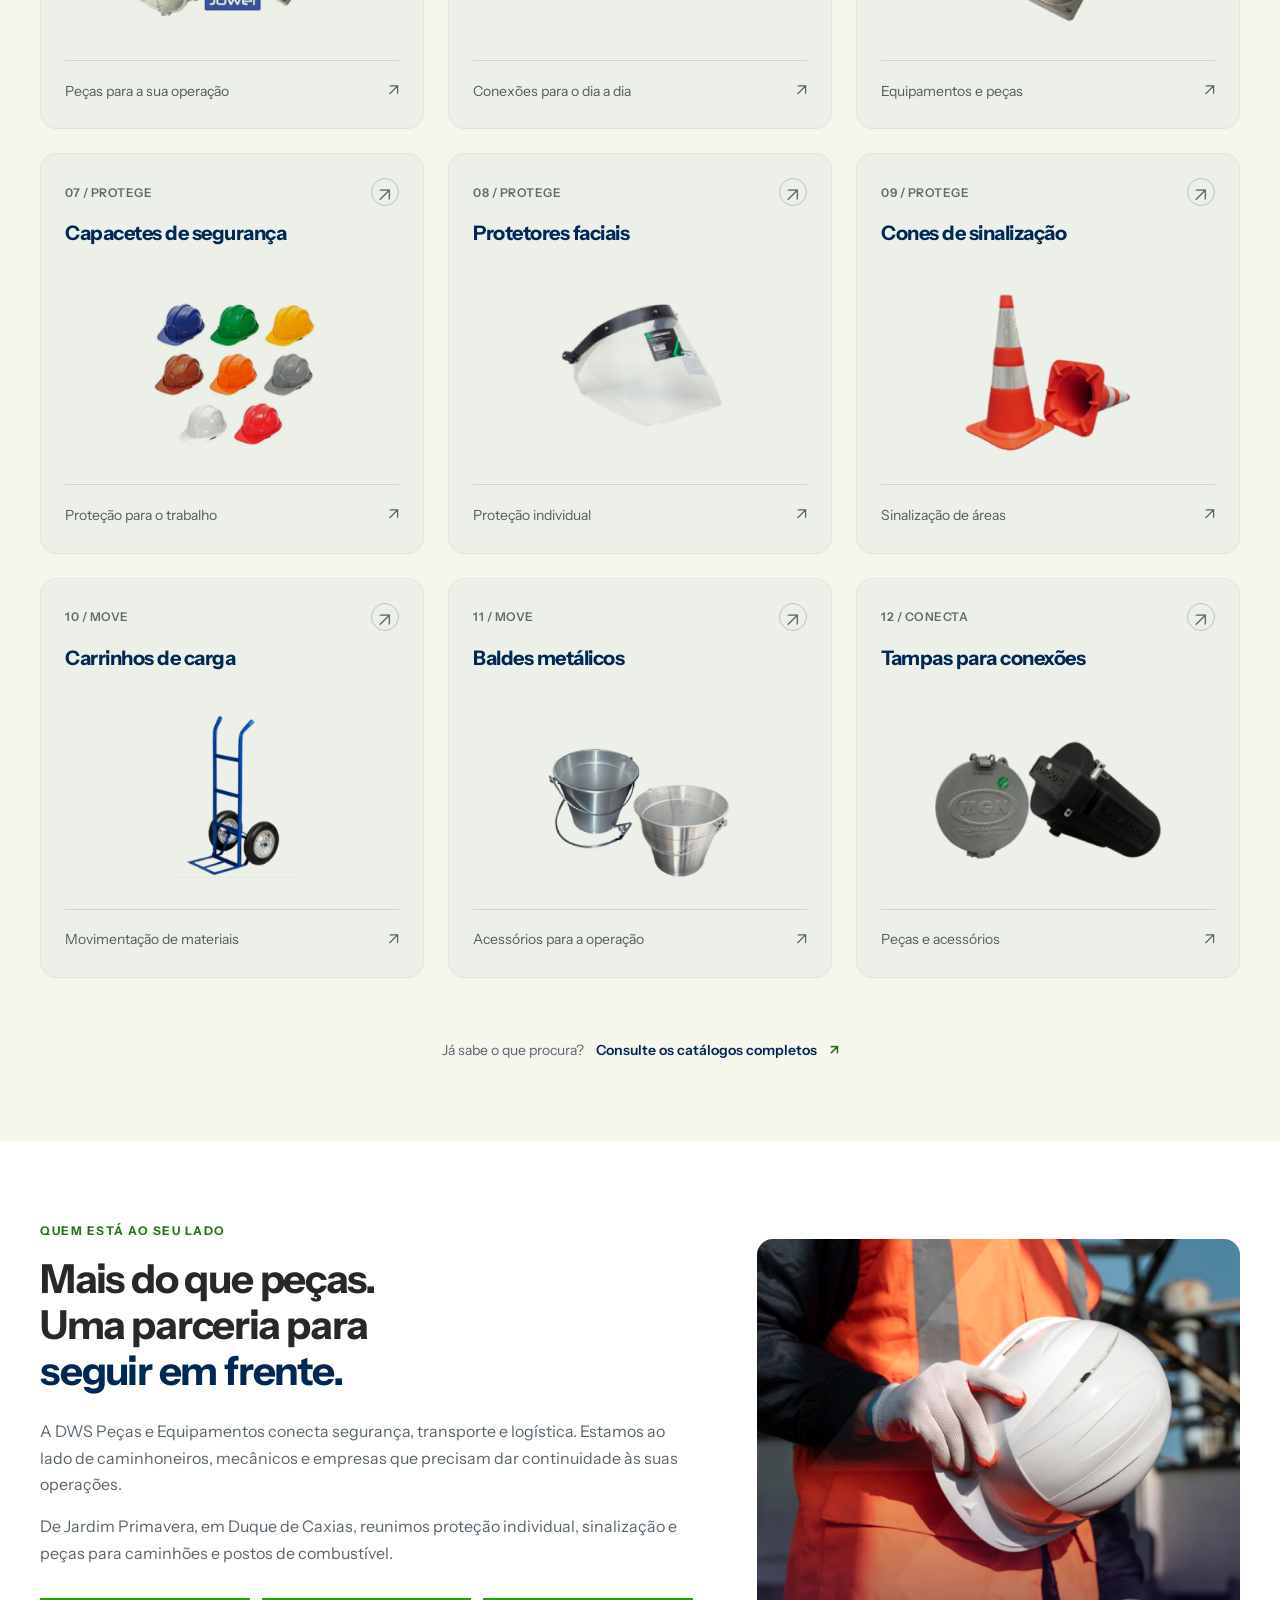
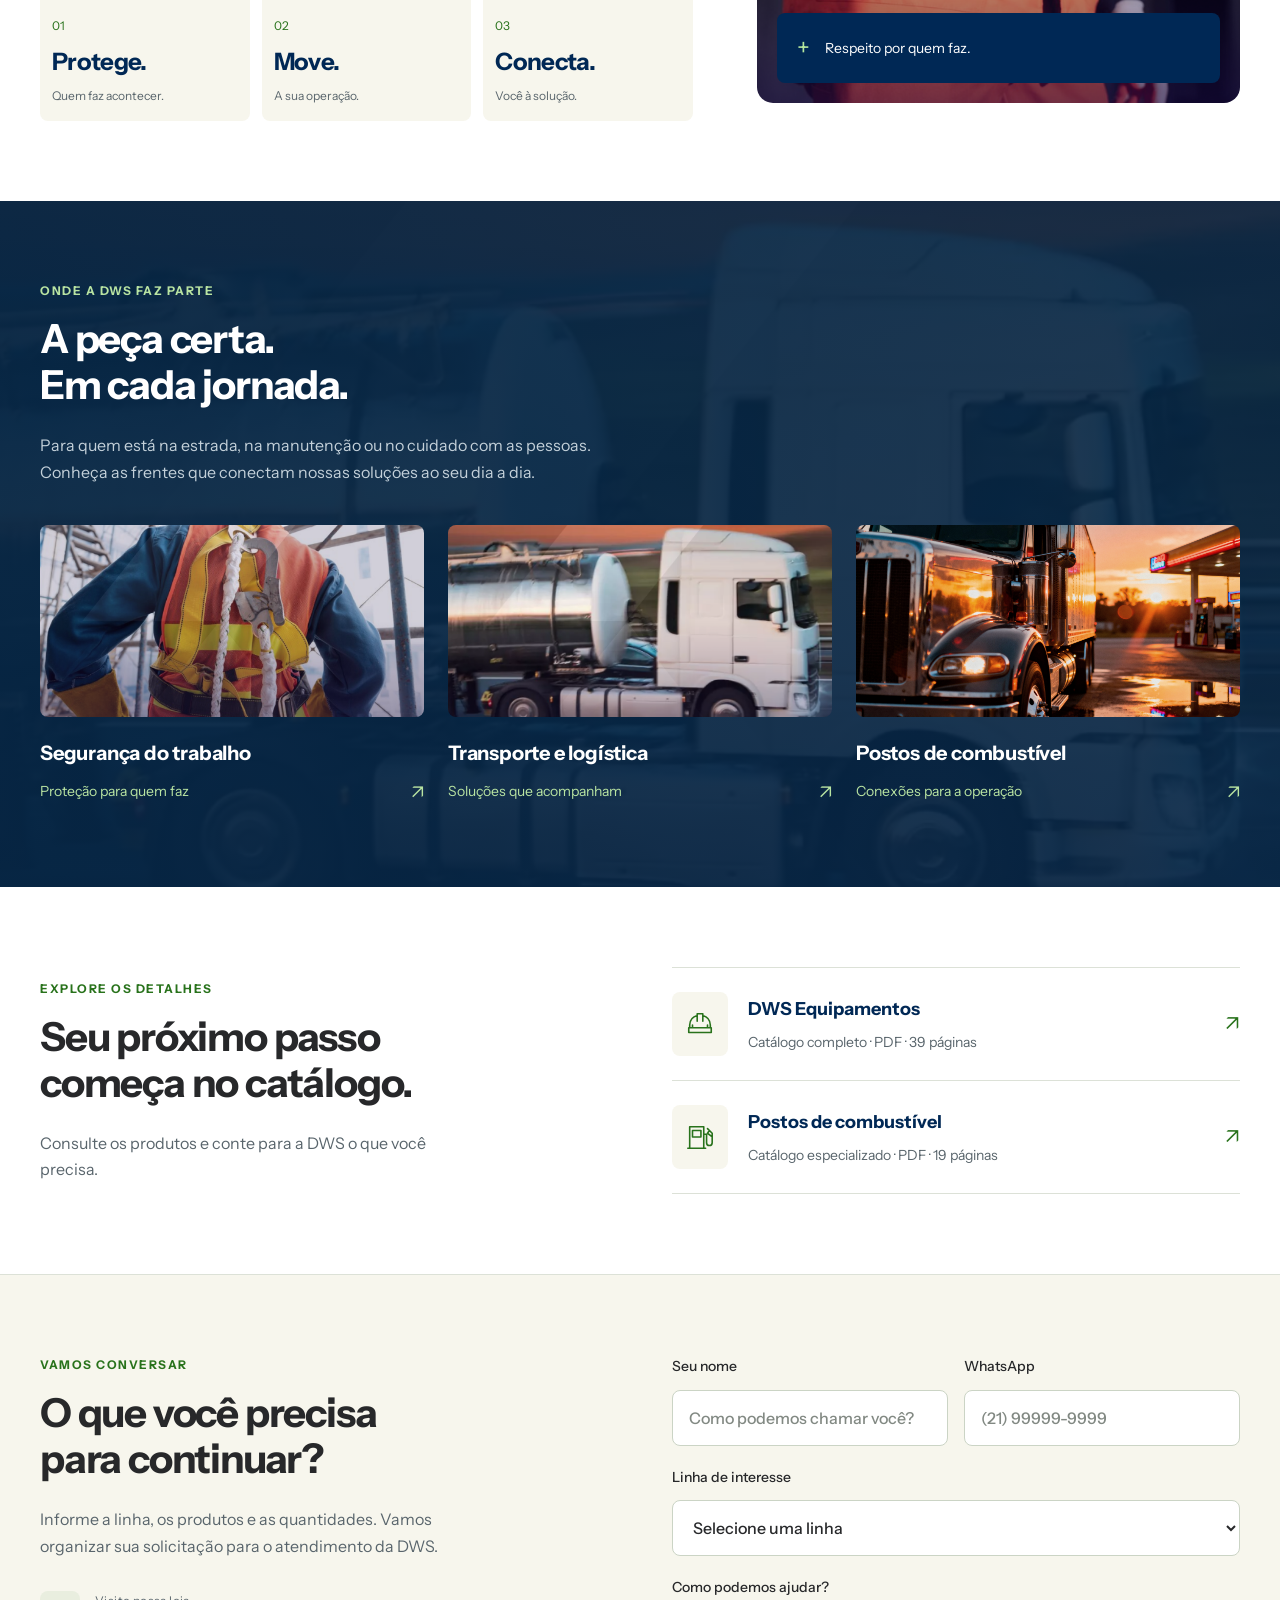
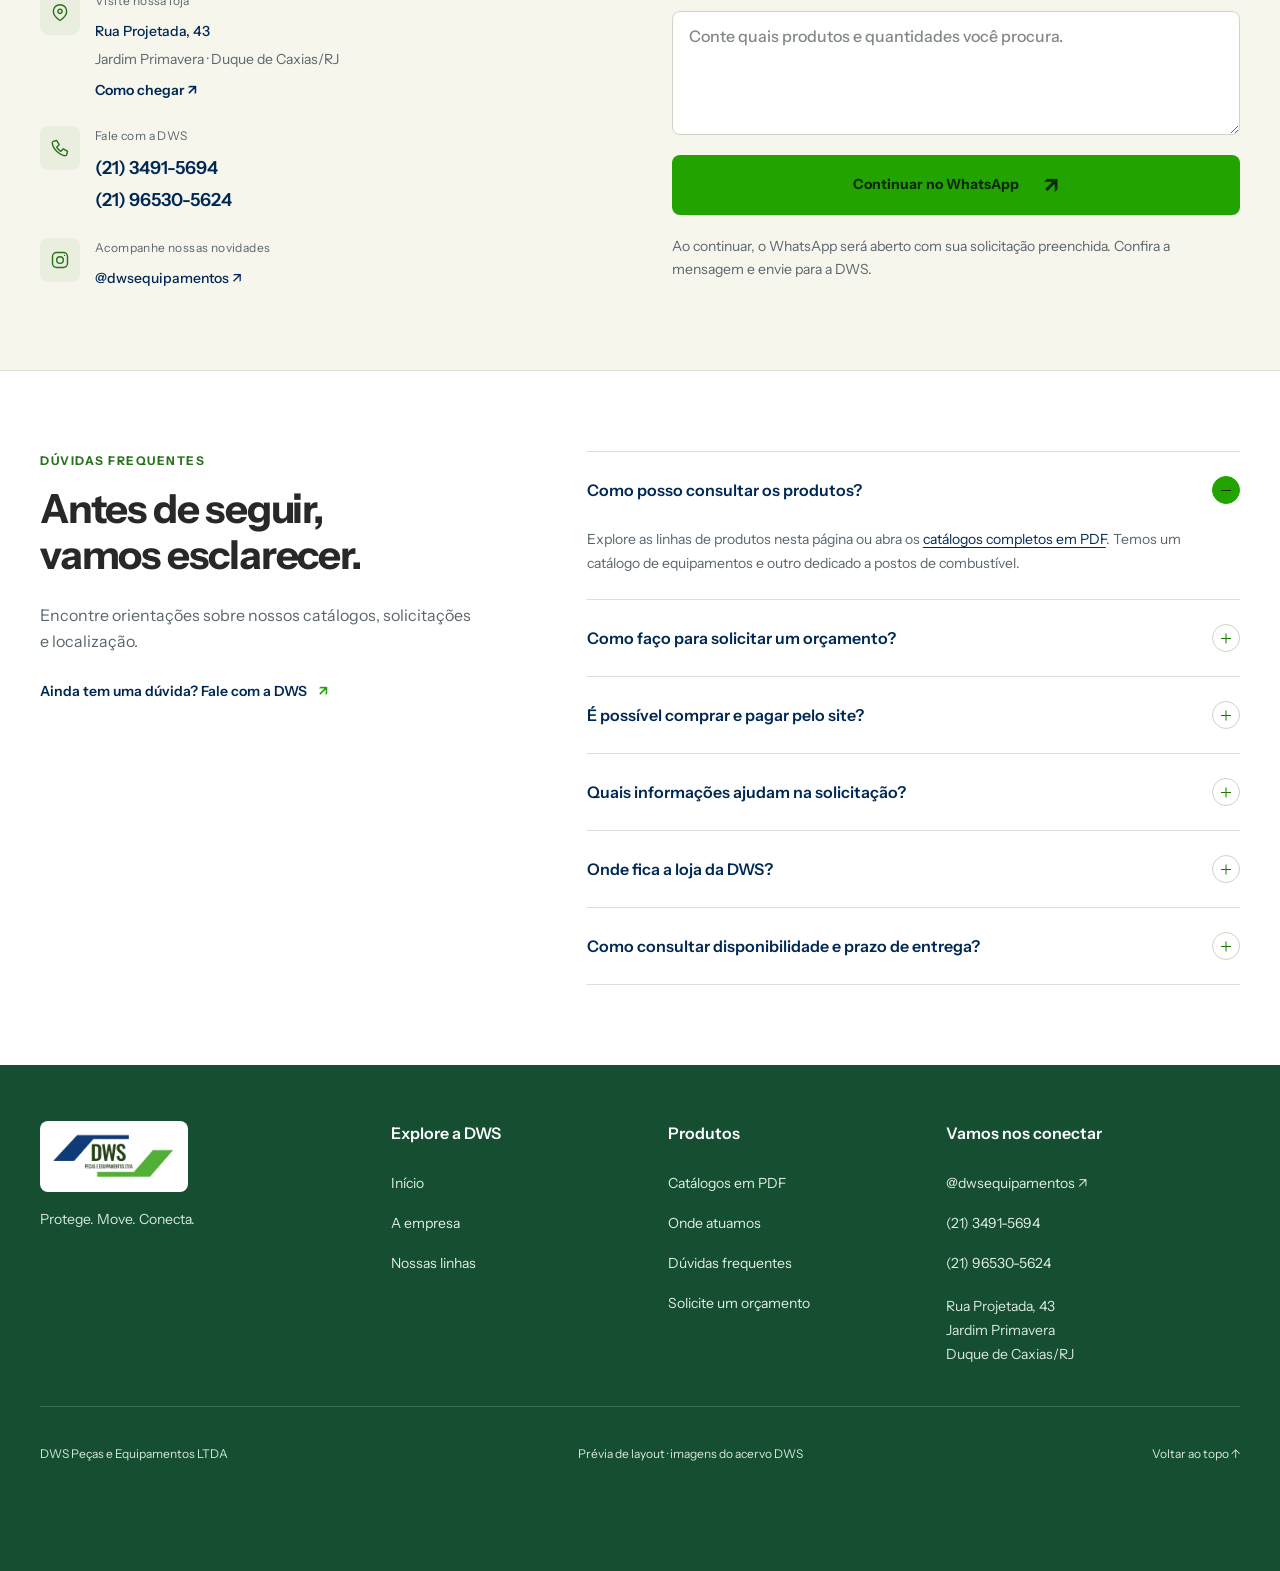
==== commit 85a97059: "feat: add green category navigation below header" ====
--- a/index.html
+++ b/index.html
@@ -5,21 +5,22 @@
 <meta name="robots" content="noindex,nofollow">
 <meta name="description" content="Conheça a DWS: equipamentos de proteção, sinalização e peças para transporte, carga e descarga e postos de combustível.">
 <title>DWS | Protege. Move. Conecta.</title>
-<link rel="stylesheet" href="styles.css"><script src="app.js" defer></script>
+<link rel="stylesheet" href="styles.css?v=20261125-categories-2"><script src="app.js" defer></script>
 </head>
 <body>
 <a class="skip" href="#conteudo">Pular para o conteúdo</a>
 <div class="site-shell">
 <header class="header"><a href="#inicio" class="brand" aria-label="DWS, início"><img src="assets/acervo/2025/10/dws_logo_1-300x113.webp" alt="DWS Peças e Equipamentos"></a><button class="menu-toggle" aria-expanded="false" aria-controls="nav">Menu <span aria-hidden="true">☰</span></button><nav id="nav" aria-label="Menu principal"><a href="#produtos">Nossas linhas</a><a href="#empresa">A DWS</a><a href="#segmentos">Onde atuamos</a><a class="nav-cta" href="#catalogos">Ver catálogos <span aria-hidden="true">↗</span></a></nav></header>
+<nav class="category-strip" aria-label="Categorias de produtos"><div class="category-scroll"><ul class="category-track"><li class="all-categories"><a href="#produtos"><svg viewBox="0 0 24 24" fill="none" stroke="currentColor" stroke-width="1.6" stroke-linecap="round" stroke-linejoin="round" aria-hidden="true"><rect x="3" y="3" width="6" height="6" rx="1"/><rect x="15" y="3" width="6" height="6" rx="1"/><rect x="3" y="15" width="6" height="6" rx="1"/><rect x="15" y="15" width="6" height="6" rx="1"/></svg><span>Todas as<br>categorias</span></a></li><li><a href="#protecao-individual"><svg viewBox="0 0 24 24" fill="none" stroke="currentColor" stroke-width="1.6" stroke-linecap="round" stroke-linejoin="round" aria-hidden="true"><path d="M4 17v-3a8 8 0 0 1 6-7m4 0a8 8 0 0 1 6 7v3M10 11V4h4v7M3 17h18v4H3z"/></svg><span>Proteção individual</span></a></li><li><a href="#carga-descarga"><svg viewBox="0 0 24 24" fill="none" stroke="currentColor" stroke-width="1.6" stroke-linecap="round" stroke-linejoin="round" aria-hidden="true"><path d="M3 8h6v8H3zm12 0h6v8h-6zM9 10h6m-6 4h6M5 5v3m2 8v3m10-14v3m2 8v3"/></svg><span>Carga e descarga</span></a></li><li><a href="#sinalizacao"><svg viewBox="0 0 24 24" fill="none" stroke="currentColor" stroke-width="1.6" stroke-linecap="round" stroke-linejoin="round" aria-hidden="true"><path d="m12 3 10 17H2L12 3Zm0 6v5m0 3h.01"/></svg><span>Sinalização</span></a></li><li><a href="#caminhao-tanque"><svg viewBox="0 0 24 24" fill="none" stroke="currentColor" stroke-width="1.6" stroke-linecap="round" stroke-linejoin="round" aria-hidden="true"><path d="M2 6h11v10H2zM13 10h5l4 4v4h-3M13 18H9m-7-2v2h2M17 10v4h5"/><circle cx="6.5" cy="18" r="2.5"/><circle cx="16.5" cy="18" r="2.5"/></svg><span>Caminhão-tanque</span></a></li><li><a href="#mangueiras-acessorios"><svg viewBox="0 0 24 24" fill="none" stroke="currentColor" stroke-width="1.6" stroke-linecap="round" stroke-linejoin="round" aria-hidden="true"><circle cx="10" cy="11" r="7"/><circle cx="10" cy="11" r="3"/><path d="M17 11v7a3 3 0 0 0 6 0v-6m-2 0h3M6 18v3m8-3v3"/></svg><span>Mangueiras e acessórios</span></a></li><li><a href="#postos-combustivel"><svg viewBox="0 0 24 24" fill="none" stroke="currentColor" stroke-width="1.6" stroke-linecap="round" stroke-linejoin="round" aria-hidden="true"><path d="M3 21V3h12v18M1 21h16M6 6h6v6H6zM15 10h2v7a3 3 0 0 0 6 0V9l-4-4m2 2-2 3 3 2"/></svg><span>Postos de combustível</span></a></li></ul></div></nav>
 <main id="conteudo">
 <section class="hero" id="inicio"><div class="hero-diagonal" aria-hidden="true"></div><div class="hero-copy"><div class="eyebrow light"><span></span> PEÇAS. EQUIPAMENTOS. SOLUÇÕES.</div><h1>Protege quem faz.<br>Move o que <em>importa.</em></h1><p>Da proteção individual às peças para a sua operação. A DWS conecta você ao que precisa para seguir em frente.</p><a class="button button-white" href="https://tintim.link/whatsapp/1ec4d4e8-ebbb-450b-a565-7f957d468dba/5afafb10-a6eb-40c8-9ac7-45c1656ad059?text=Ol%C3%A1%2C%20DWS%21%20Gostaria%20de%20falar%20com%20a%20equipe%20sobre%20pe%C3%A7as%20e%20equipamentos.">Falar no WhatsApp <span aria-hidden="true">↗</span></a><div class="hero-footnote"><span class="little-cross" aria-hidden="true">+</span> Segurança, transporte e logística.</div></div><div class="hero-visual"><span class="hero-ring" aria-hidden="true"></span><img class="hero-product" src="assets/acervo/2025/10/Group-48096907.webp" alt="Engates e conexões metálicas da linha DWS"><div class="product-caption"><span class="caption-dot"></span><div><strong>Cada peça certa.</strong><span>Um problema a menos no caminho.</span></div><span aria-hidden="true">↗</span></div><span class="hero-index" aria-hidden="true">DWS / 01</span></div></section>
 <section class="products section" id="produtos"><div class="section-heading"><div><div class="eyebrow">NOSSO CATÁLOGO</div><h2>O que a sua operação precisa.</h2></div><p>Proteção para as pessoas.<br>Soluções para o trabalho acontecer.</p></div><div class="product-grid">
-<a class="product-card" href="https://tintim.link/whatsapp/1ec4d4e8-ebbb-450b-a565-7f957d468dba/5afafb10-a6eb-40c8-9ac7-45c1656ad059?text=Ol%C3%A1%2C%20DWS%21%20Gostaria%20de%20solicitar%20um%20or%C3%A7amento.%20Tenho%20interesse%20em%20Prote%C3%A7%C3%A3o%20individual." data-line="Proteção individual"><div class="card-top"><span>01 / PROTEGE</span><span class="card-arrow" aria-hidden="true">↗</span></div><h3>Proteção individual</h3><div class="product-image"><img src="assets/acervo/2025/10/group_48096858.webp" alt="Abafadores de ruído" loading="lazy"></div><div class="card-bottom"><span>EPI e segurança do trabalho</span><span aria-hidden="true">↗</span></div></a>
-<a class="product-card" href="https://tintim.link/whatsapp/1ec4d4e8-ebbb-450b-a565-7f957d468dba/5afafb10-a6eb-40c8-9ac7-45c1656ad059?text=Ol%C3%A1%2C%20DWS%21%20Gostaria%20de%20solicitar%20um%20or%C3%A7amento.%20Tenho%20interesse%20em%20Carga%20e%20descarga." data-line="Carga e descarga"><div class="card-top"><span>02 / MOVE</span><span class="card-arrow" aria-hidden="true">↗</span></div><h3>Carga e descarga</h3><div class="product-image"><img src="assets/acervo/2025/10/group_48096840.webp" alt="Engates e conexões para carga e descarga" loading="lazy"></div><div class="card-bottom"><span>Engates e conexões</span><span aria-hidden="true">↗</span></div></a>
-<a class="product-card" href="https://tintim.link/whatsapp/1ec4d4e8-ebbb-450b-a565-7f957d468dba/5afafb10-a6eb-40c8-9ac7-45c1656ad059?text=Ol%C3%A1%2C%20DWS%21%20Gostaria%20de%20solicitar%20um%20or%C3%A7amento.%20Tenho%20interesse%20em%20Sinaliza%C3%A7%C3%A3o." data-line="Sinalização"><div class="card-top"><span>03 / PROTEGE</span><span class="card-arrow" aria-hidden="true">↗</span></div><h3>Sinalização</h3><div class="product-image"><img src="assets/acervo/2025/10/group_48096880.webp" alt="Pedestais e correntes para sinalização" loading="lazy"></div><div class="card-bottom"><span>Orientação e proteção de áreas</span><span aria-hidden="true">↗</span></div></a>
-<a class="product-card" href="https://tintim.link/whatsapp/1ec4d4e8-ebbb-450b-a565-7f957d468dba/5afafb10-a6eb-40c8-9ac7-45c1656ad059?text=Ol%C3%A1%2C%20DWS%21%20Gostaria%20de%20solicitar%20um%20or%C3%A7amento.%20Tenho%20interesse%20em%20Caminh%C3%A3o-tanque." data-line="Caminhão-tanque"><div class="card-top"><span>04 / MOVE</span><span class="card-arrow" aria-hidden="true">↗</span></div><h3>Caminhão-tanque</h3><div class="product-image"><img src="assets/acervo/2025/10/Group-48096901.webp" alt="Acoplamentos metálicos para caminhão-tanque" loading="lazy"></div><div class="card-bottom"><span>Peças para a sua operação</span><span aria-hidden="true">↗</span></div></a>
-<a class="product-card" href="https://tintim.link/whatsapp/1ec4d4e8-ebbb-450b-a565-7f957d468dba/5afafb10-a6eb-40c8-9ac7-45c1656ad059?text=Ol%C3%A1%2C%20DWS%21%20Gostaria%20de%20solicitar%20um%20or%C3%A7amento.%20Tenho%20interesse%20em%20Mangueiras%20e%20acess%C3%B3rios." data-line="Mangueiras e acessórios"><div class="card-top"><span>05 / CONECTA</span><span class="card-arrow" aria-hidden="true">↗</span></div><h3>Mangueiras e acessórios</h3><div class="product-image"><img src="assets/acervo/2025/10/group_48096839.webp" alt="Mangueira azul" loading="lazy"></div><div class="card-bottom"><span>Conexões para o dia a dia</span><span aria-hidden="true">↗</span></div></a>
-<a class="product-card" href="https://tintim.link/whatsapp/1ec4d4e8-ebbb-450b-a565-7f957d468dba/5afafb10-a6eb-40c8-9ac7-45c1656ad059?text=Ol%C3%A1%2C%20DWS%21%20Gostaria%20de%20solicitar%20um%20or%C3%A7amento.%20Tenho%20interesse%20em%20Postos%20de%20combust%C3%ADvel." data-line="Postos de combustível"><div class="card-top"><span>06 / CONECTA</span><span class="card-arrow" aria-hidden="true">↗</span></div><h3>Postos de combustível</h3><div class="product-image"><img src="assets/acervo/2025/10/group_48096865.webp" alt="Conexão metálica com flange" loading="lazy"></div><div class="card-bottom"><span>Equipamentos e peças</span><span aria-hidden="true">↗</span></div></a>
+<a class="product-card" href="https://tintim.link/whatsapp/1ec4d4e8-ebbb-450b-a565-7f957d468dba/5afafb10-a6eb-40c8-9ac7-45c1656ad059?text=Ol%C3%A1%2C%20DWS%21%20Gostaria%20de%20solicitar%20um%20or%C3%A7amento.%20Tenho%20interesse%20em%20Prote%C3%A7%C3%A3o%20individual." data-line="Proteção individual" id="protecao-individual"><div class="card-top"><span>01 / PROTEGE</span><span class="card-arrow" aria-hidden="true">↗</span></div><h3>Proteção individual</h3><div class="product-image"><img src="assets/acervo/2025/10/group_48096858.webp" alt="Abafadores de ruído" loading="lazy"></div><div class="card-bottom"><span>EPI e segurança do trabalho</span><span aria-hidden="true">↗</span></div></a>
+<a class="product-card" href="https://tintim.link/whatsapp/1ec4d4e8-ebbb-450b-a565-7f957d468dba/5afafb10-a6eb-40c8-9ac7-45c1656ad059?text=Ol%C3%A1%2C%20DWS%21%20Gostaria%20de%20solicitar%20um%20or%C3%A7amento.%20Tenho%20interesse%20em%20Carga%20e%20descarga." data-line="Carga e descarga" id="carga-descarga"><div class="card-top"><span>02 / MOVE</span><span class="card-arrow" aria-hidden="true">↗</span></div><h3>Carga e descarga</h3><div class="product-image"><img src="assets/acervo/2025/10/group_48096840.webp" alt="Engates e conexões para carga e descarga" loading="lazy"></div><div class="card-bottom"><span>Engates e conexões</span><span aria-hidden="true">↗</span></div></a>
+<a class="product-card" href="https://tintim.link/whatsapp/1ec4d4e8-ebbb-450b-a565-7f957d468dba/5afafb10-a6eb-40c8-9ac7-45c1656ad059?text=Ol%C3%A1%2C%20DWS%21%20Gostaria%20de%20solicitar%20um%20or%C3%A7amento.%20Tenho%20interesse%20em%20Sinaliza%C3%A7%C3%A3o." data-line="Sinalização" id="sinalizacao"><div class="card-top"><span>03 / PROTEGE</span><span class="card-arrow" aria-hidden="true">↗</span></div><h3>Sinalização</h3><div class="product-image"><img src="assets/acervo/2025/10/group_48096880.webp" alt="Pedestais e correntes para sinalização" loading="lazy"></div><div class="card-bottom"><span>Orientação e proteção de áreas</span><span aria-hidden="true">↗</span></div></a>
+<a class="product-card" href="https://tintim.link/whatsapp/1ec4d4e8-ebbb-450b-a565-7f957d468dba/5afafb10-a6eb-40c8-9ac7-45c1656ad059?text=Ol%C3%A1%2C%20DWS%21%20Gostaria%20de%20solicitar%20um%20or%C3%A7amento.%20Tenho%20interesse%20em%20Caminh%C3%A3o-tanque." data-line="Caminhão-tanque" id="caminhao-tanque"><div class="card-top"><span>04 / MOVE</span><span class="card-arrow" aria-hidden="true">↗</span></div><h3>Caminhão-tanque</h3><div class="product-image"><img src="assets/acervo/2025/10/Group-48096901.webp" alt="Acoplamentos metálicos para caminhão-tanque" loading="lazy"></div><div class="card-bottom"><span>Peças para a sua operação</span><span aria-hidden="true">↗</span></div></a>
+<a class="product-card" href="https://tintim.link/whatsapp/1ec4d4e8-ebbb-450b-a565-7f957d468dba/5afafb10-a6eb-40c8-9ac7-45c1656ad059?text=Ol%C3%A1%2C%20DWS%21%20Gostaria%20de%20solicitar%20um%20or%C3%A7amento.%20Tenho%20interesse%20em%20Mangueiras%20e%20acess%C3%B3rios." data-line="Mangueiras e acessórios" id="mangueiras-acessorios"><div class="card-top"><span>05 / CONECTA</span><span class="card-arrow" aria-hidden="true">↗</span></div><h3>Mangueiras e acessórios</h3><div class="product-image"><img src="assets/acervo/2025/10/group_48096839.webp" alt="Mangueira azul" loading="lazy"></div><div class="card-bottom"><span>Conexões para o dia a dia</span><span aria-hidden="true">↗</span></div></a>
+<a class="product-card" href="https://tintim.link/whatsapp/1ec4d4e8-ebbb-450b-a565-7f957d468dba/5afafb10-a6eb-40c8-9ac7-45c1656ad059?text=Ol%C3%A1%2C%20DWS%21%20Gostaria%20de%20solicitar%20um%20or%C3%A7amento.%20Tenho%20interesse%20em%20Postos%20de%20combust%C3%ADvel." data-line="Postos de combustível" id="postos-combustivel"><div class="card-top"><span>06 / CONECTA</span><span class="card-arrow" aria-hidden="true">↗</span></div><h3>Postos de combustível</h3><div class="product-image"><img src="assets/acervo/2025/10/group_48096865.webp" alt="Conexão metálica com flange" loading="lazy"></div><div class="card-bottom"><span>Equipamentos e peças</span><span aria-hidden="true">↗</span></div></a>
 <a class="product-card" href="https://tintim.link/whatsapp/1ec4d4e8-ebbb-450b-a565-7f957d468dba/5afafb10-a6eb-40c8-9ac7-45c1656ad059?text=Ol%C3%A1%2C%20DWS%21%20Gostaria%20de%20solicitar%20um%20or%C3%A7amento.%20Tenho%20interesse%20em%20Capacetes%20de%20seguran%C3%A7a." data-line="Capacetes de segurança"><div class="card-top"><span>07 / PROTEGE</span><span class="card-arrow" aria-hidden="true">↗</span></div><h3>Capacetes de segurança</h3><div class="product-image"><img src="assets/acervo/2025/10/group_48096856.webp" alt="Capacetes de segurança em diversas cores" loading="lazy"></div><div class="card-bottom"><span>Proteção para o trabalho</span><span aria-hidden="true">↗</span></div></a>
 <a class="product-card" href="https://tintim.link/whatsapp/1ec4d4e8-ebbb-450b-a565-7f957d468dba/5afafb10-a6eb-40c8-9ac7-45c1656ad059?text=Ol%C3%A1%2C%20DWS%21%20Gostaria%20de%20solicitar%20um%20or%C3%A7amento.%20Tenho%20interesse%20em%20Protetores%20faciais." data-line="Protetores faciais"><div class="card-top"><span>08 / PROTEGE</span><span class="card-arrow" aria-hidden="true">↗</span></div><h3>Protetores faciais</h3><div class="product-image"><img src="assets/acervo/2025/10/group_48096853.webp" alt="Protetor facial com visor transparente" loading="lazy"></div><div class="card-bottom"><span>Proteção individual</span><span aria-hidden="true">↗</span></div></a>
 <a class="product-card" href="https://tintim.link/whatsapp/1ec4d4e8-ebbb-450b-a565-7f957d468dba/5afafb10-a6eb-40c8-9ac7-45c1656ad059?text=Ol%C3%A1%2C%20DWS%21%20Gostaria%20de%20solicitar%20um%20or%C3%A7amento.%20Tenho%20interesse%20em%20Cones%20de%20sinaliza%C3%A7%C3%A3o." data-line="Cones de sinalização"><div class="card-top"><span>09 / PROTEGE</span><span class="card-arrow" aria-hidden="true">↗</span></div><h3>Cones de sinalização</h3><div class="product-image"><img src="assets/acervo/2025/10/group_48096878.webp" alt="Cones de sinalização laranja e branco" loading="lazy"></div><div class="card-bottom"><span>Sinalização de áreas</span><span aria-hidden="true">↗</span></div></a>
--- a/styles.css
+++ b/styles.css
@@ -189,3 +189,18 @@
 @media(max-width:360px){:root{--page-inset:20px;--section-gap:48px}.hero h1{font-size:36px}.hero .eyebrow{font-size:11px;letter-spacing:.8px}.hero-visual{min-height:304px}.hero-product{width:240px;margin-right:0}.product-grid{grid-template-columns:1fr}.product-image{height:176px}.product-card h3{min-height:0;font-size:20px}.card-top,.card-bottom{font-size:var(--label-size)}.card-bottom{min-height:44px}.pillars{grid-template-columns:1fr;gap:0}.pillars>div{display:grid;grid-template-columns:28px 1fr;gap:4px 12px;padding:12px 16px;border:0;border-bottom:1px solid var(--line);border-radius:0}.pillars>div>span{margin:0;grid-row:span 2;align-self:center}.pillars small{margin:0}.segment{grid-template-columns:88px 1fr;gap:16px}.segment>img{height:112px}.segment h3{font-size:17px}.segment span{font-size:var(--label-size)}.about-photo{height:360px}.footer-main{grid-template-columns:1fr;gap:28px}.catalog-links>a{gap:12px}.catalog-links strong{font-size:16px}.document-icon{width:40px;height:52px}}
 @media(prefers-reduced-motion:reduce){.motion-reveal{opacity:1;transform:none}*,*:before,*:after{animation:none!important;transition:none!important}}
 @media(max-width:760px){.hero-diagonal{clip-path:polygon(100% 54%,100% 100%,0 100%,0 67%)}}
+
+/* Product-category navigation, independent of the main mobile menu. */
+.category-strip{background:var(--green);color:#0b290c;padding:0 var(--page-inset);position:relative;z-index:2}
+.category-scroll{overflow-x:auto;scrollbar-width:thin;scrollbar-color:#0b290c50 transparent;overscroll-behavior-x:contain}
+.category-track{list-style:none;display:flex;align-items:stretch;width:max-content;min-width:100%;margin:0;padding:0}
+.category-track li{display:flex;flex:1;min-width:144px}
+.category-track a{display:flex;align-items:center;justify-content:center;gap:12px;width:100%;min-height:76px;padding:12px 16px;font-size:14px;font-weight:500;line-height:1.35;border-radius:0;transition:background 160ms ease}
+.category-track a:hover{background:#0b290c12}.category-track a:focus-visible{outline:2px solid var(--blue);outline-offset:-5px;background:#ffffff24}
+.category-track svg{width:26px;height:26px;flex-shrink:0}.category-track a>span{max-width:140px}
+.category-track .all-categories{min-width:168px;border-right:1px solid #0b290c26}.category-track .all-categories a{font-weight:600;justify-content:flex-start;padding-left:0;padding-right:24px}
+.product-card[id]{scroll-margin-top:24px}.product-card:target{border-color:var(--green-text);box-shadow:0 0 0 2px #28721b25}
+@media(min-width:1101px){.category-track{width:100%}.category-track li{min-width:0;flex:1 1 0}.category-track .all-categories{min-width:160px}.category-track a{gap:10px;padding:12px}.category-track .all-categories a{padding-left:0}.category-track a>span{min-width:0}}
+@media(max-width:820px){.category-track a{min-height:68px;padding:12px 16px;font-size:14px}.category-track li{min-width:152px}}
+@media(max-width:760px){.category-strip{padding:0 0 0 var(--page-inset)}.category-track{padding-right:24px}.category-track a{min-height:64px}.category-track svg{width:24px;height:24px}.category-track .all-categories{min-width:160px}.category-track .all-categories a{padding-right:16px}}
+@media(prefers-reduced-motion:reduce){.category-track a{transition:none}}
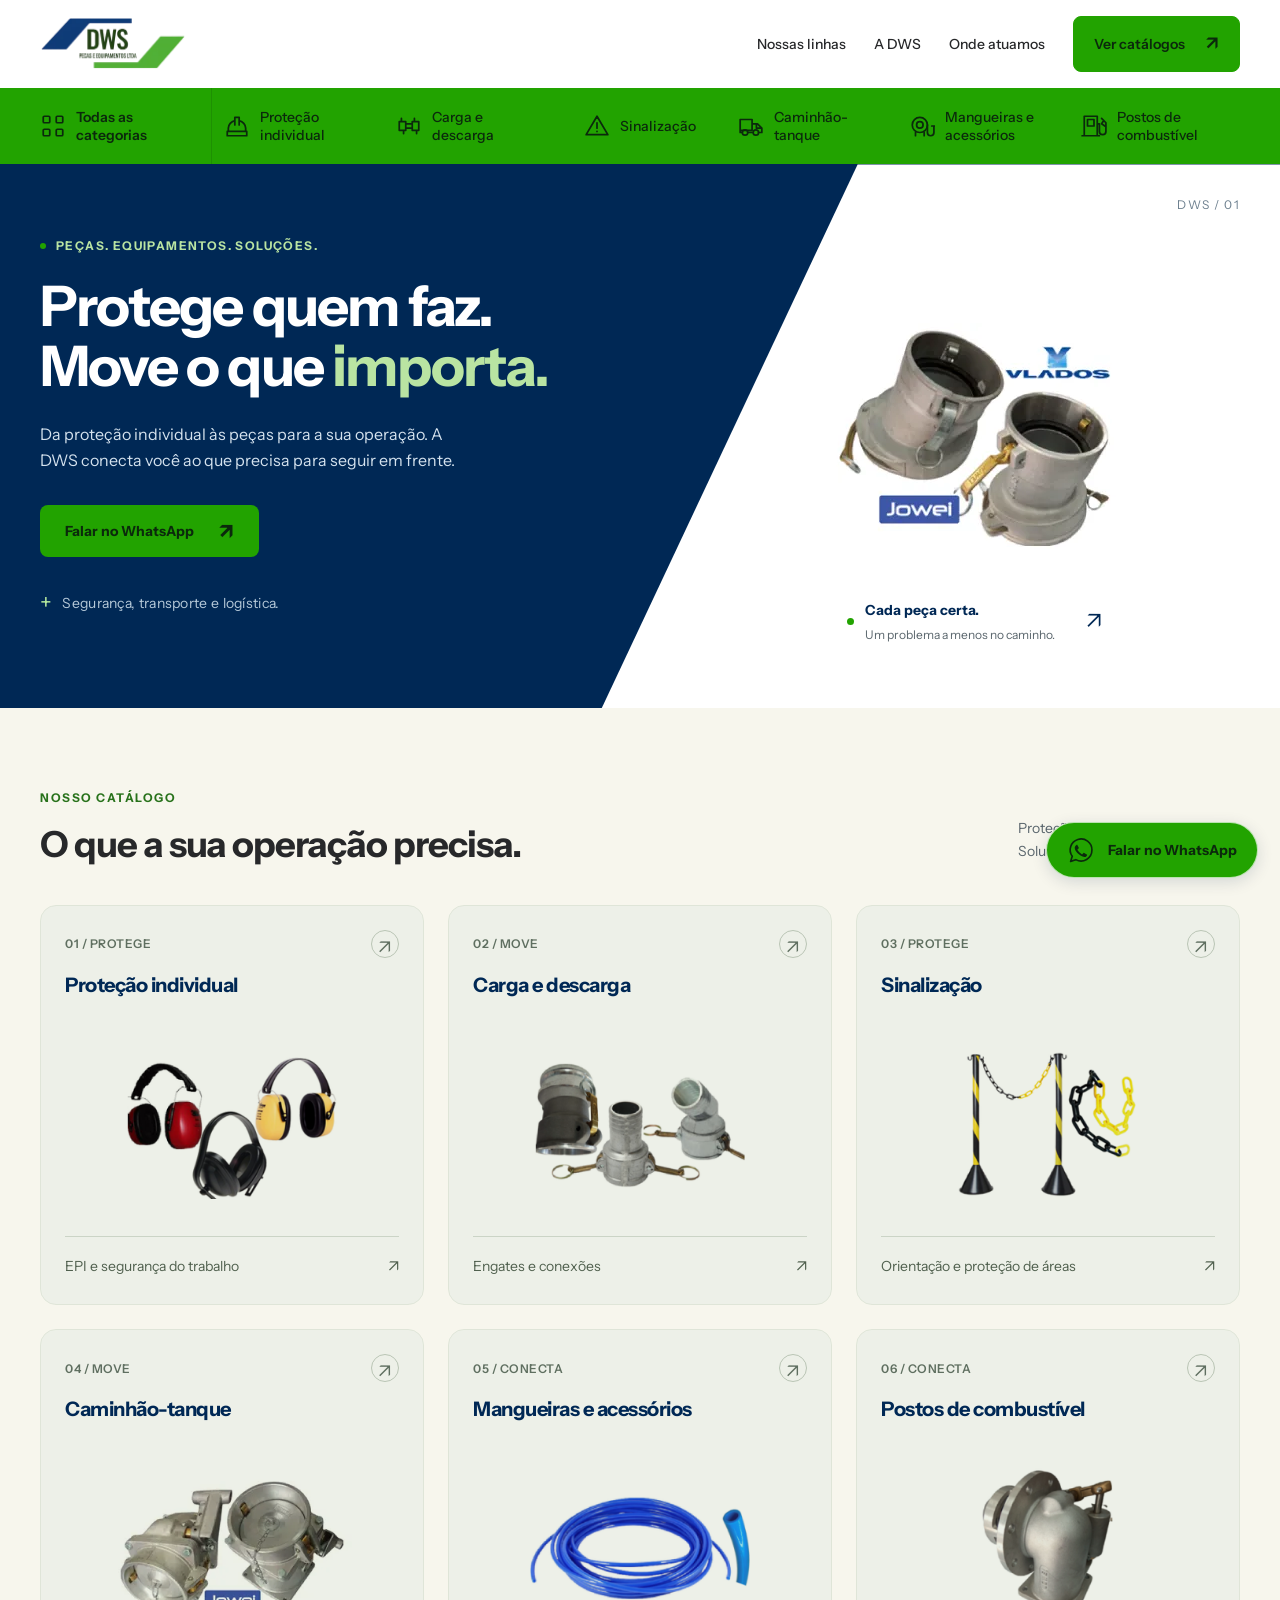
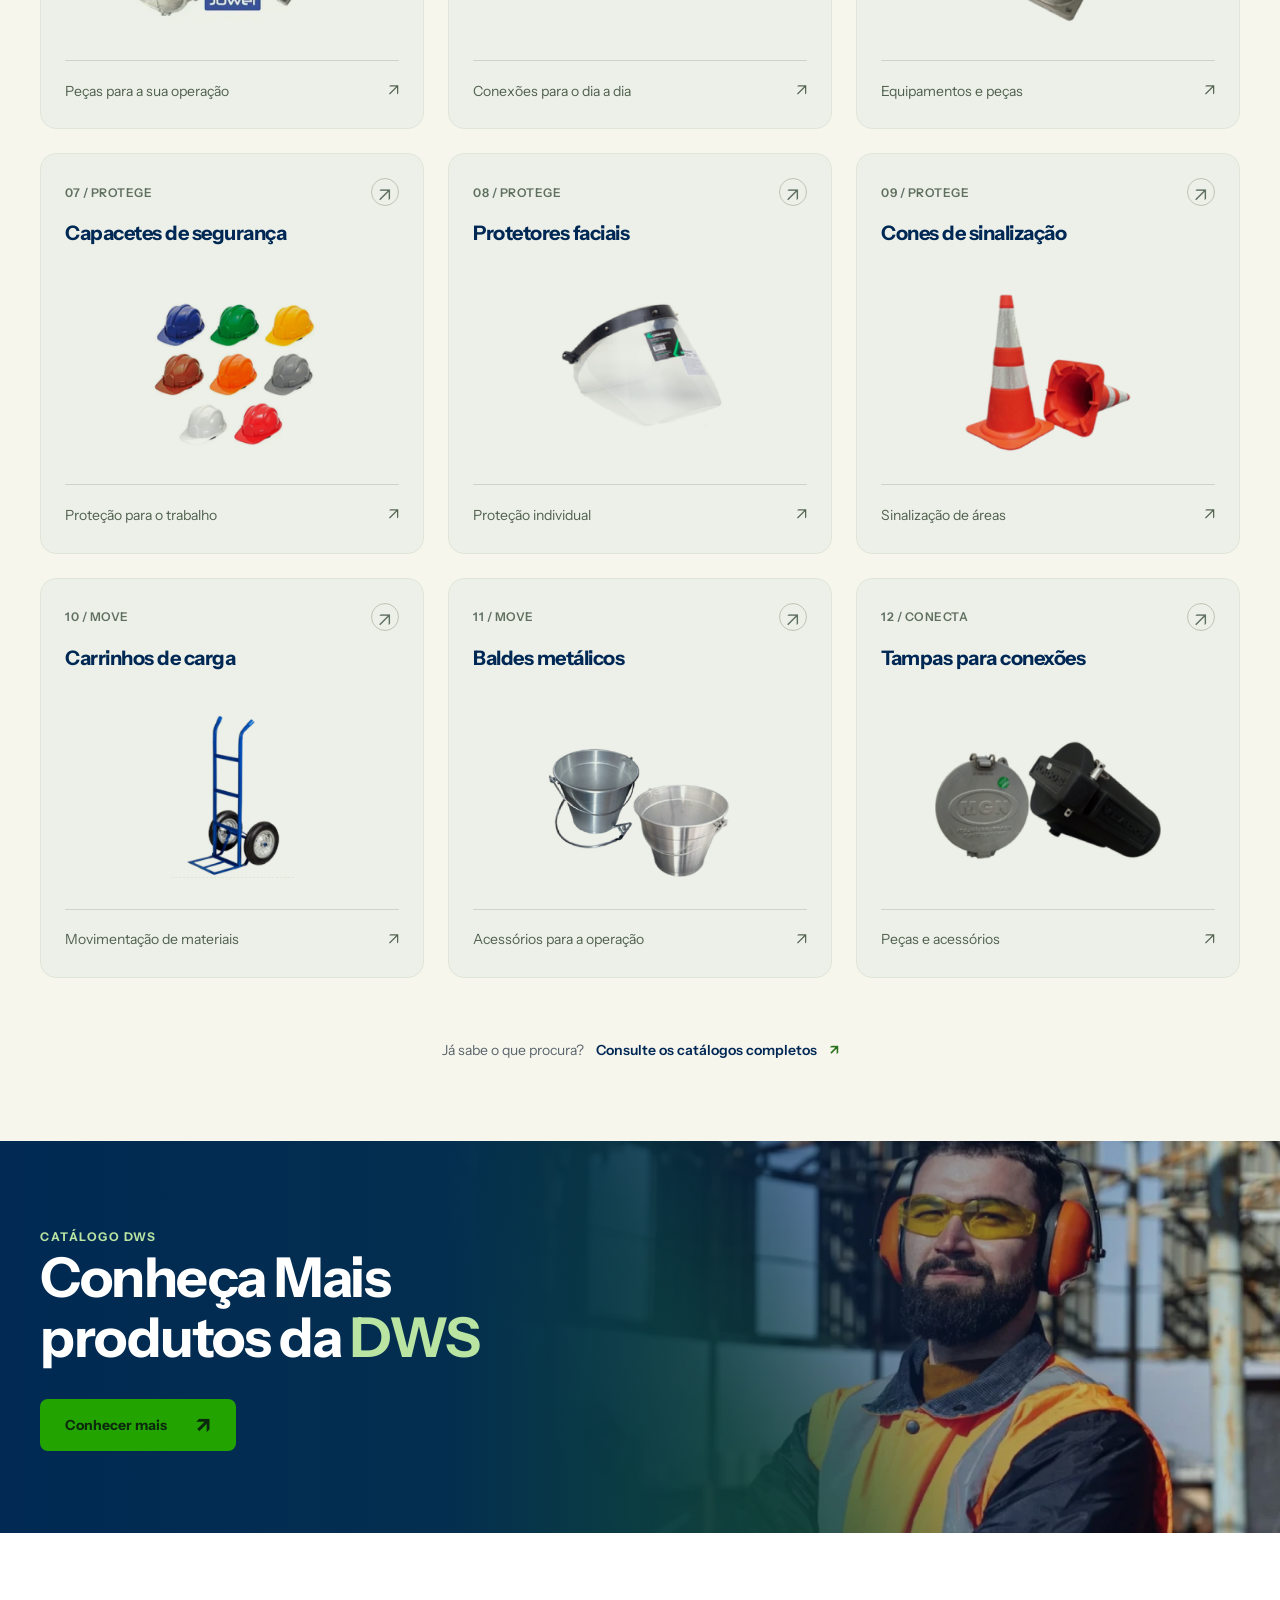
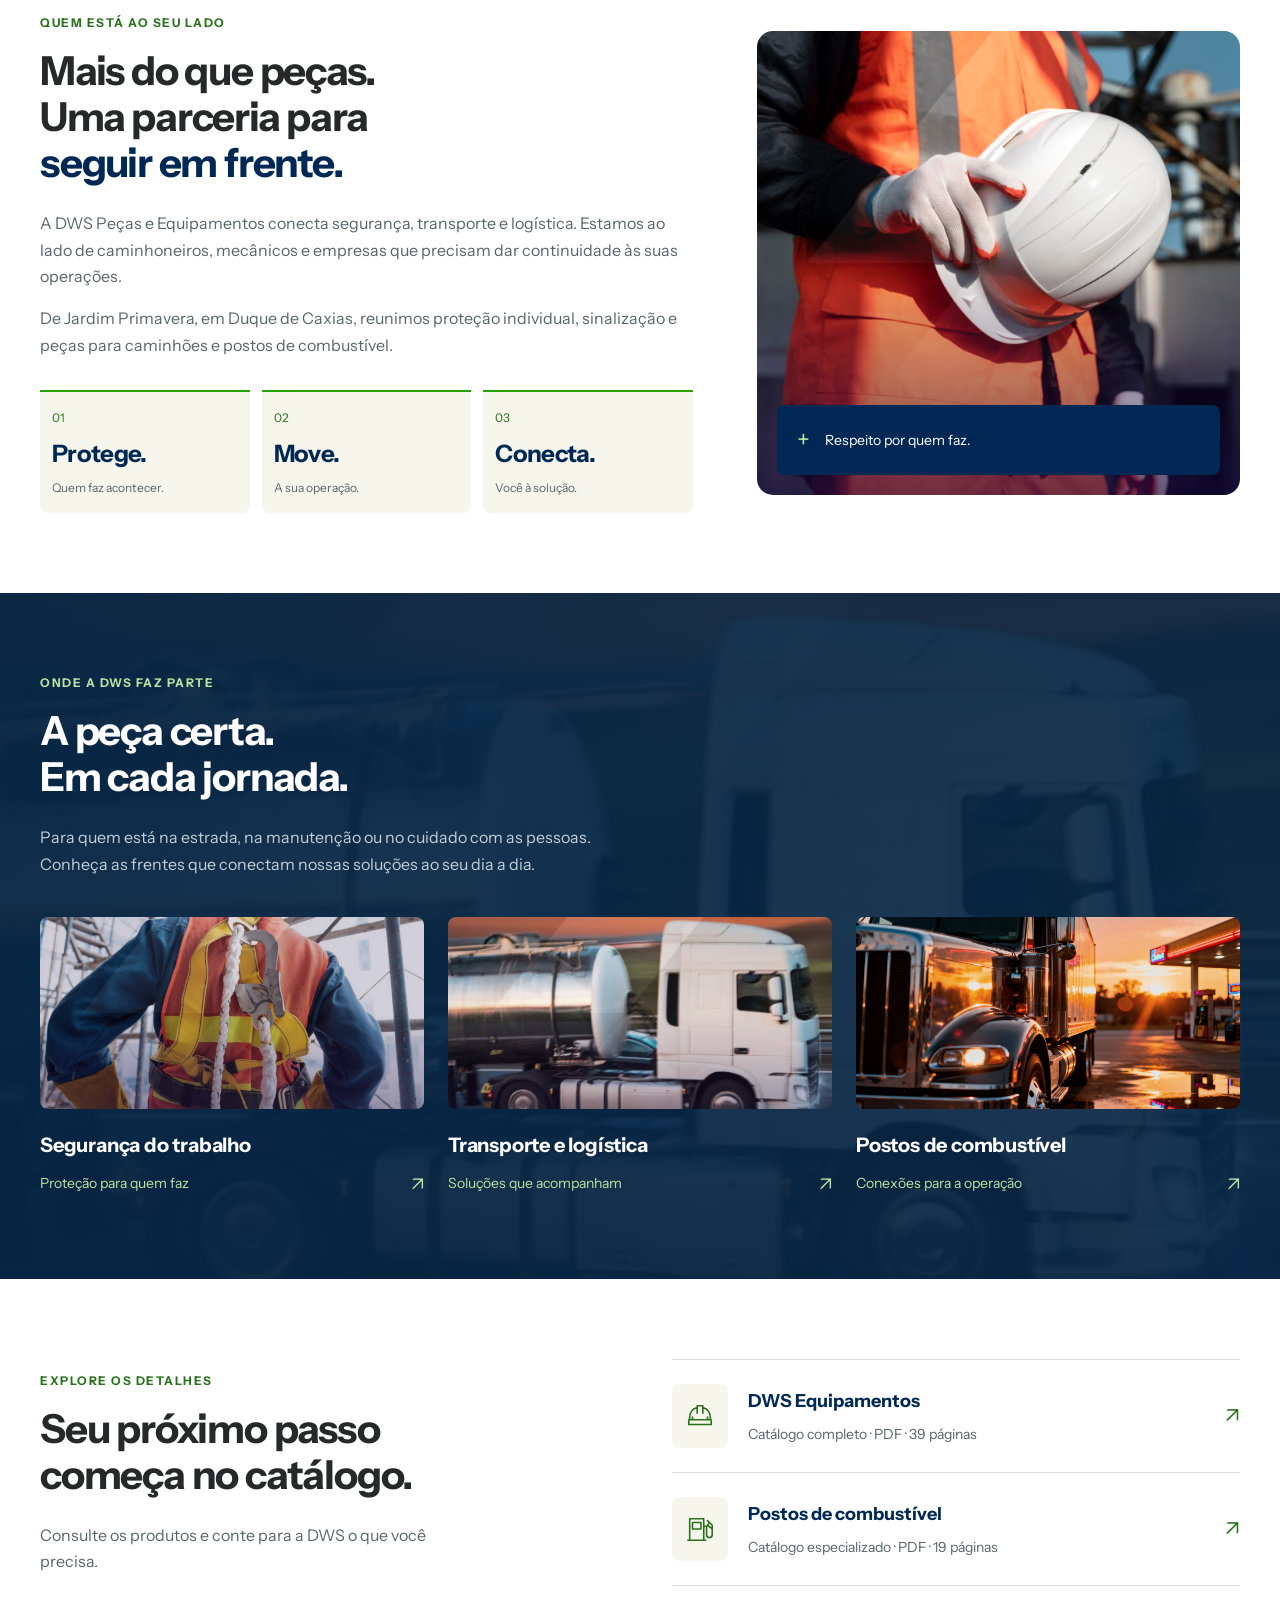
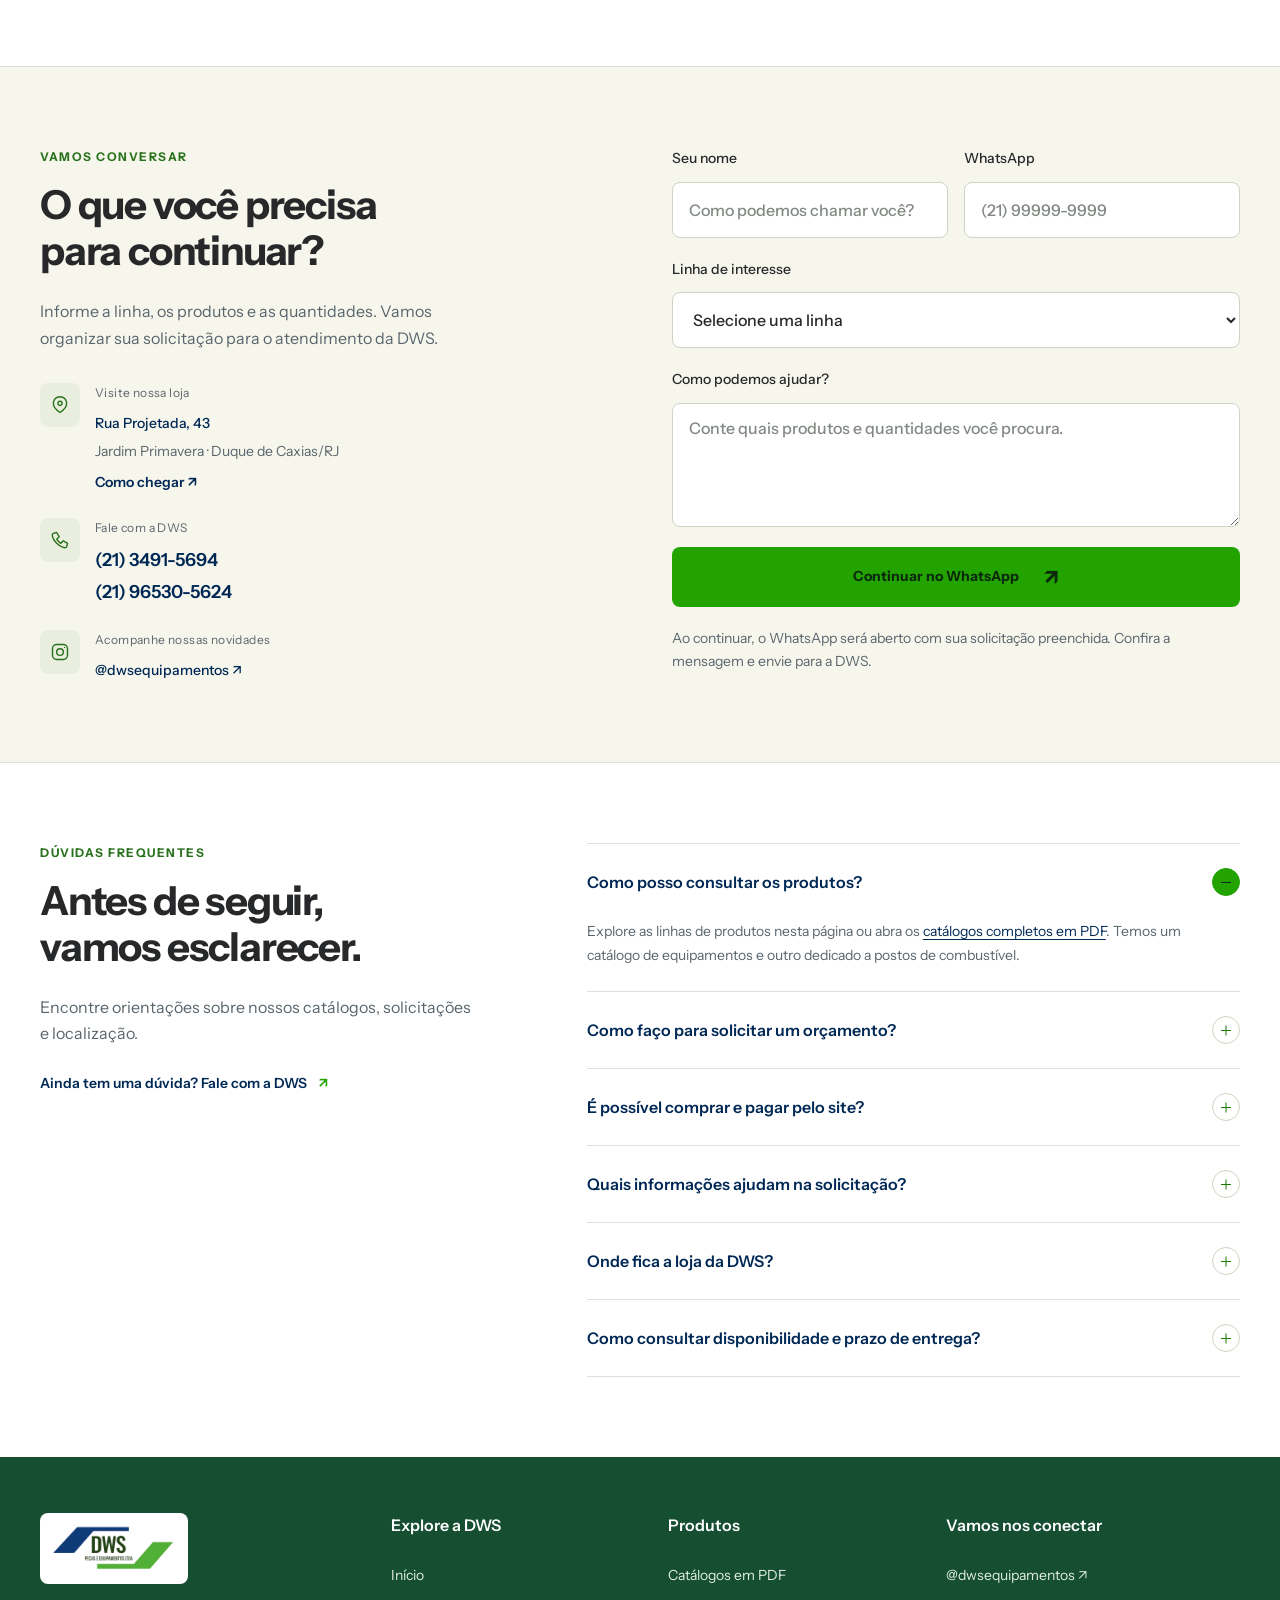
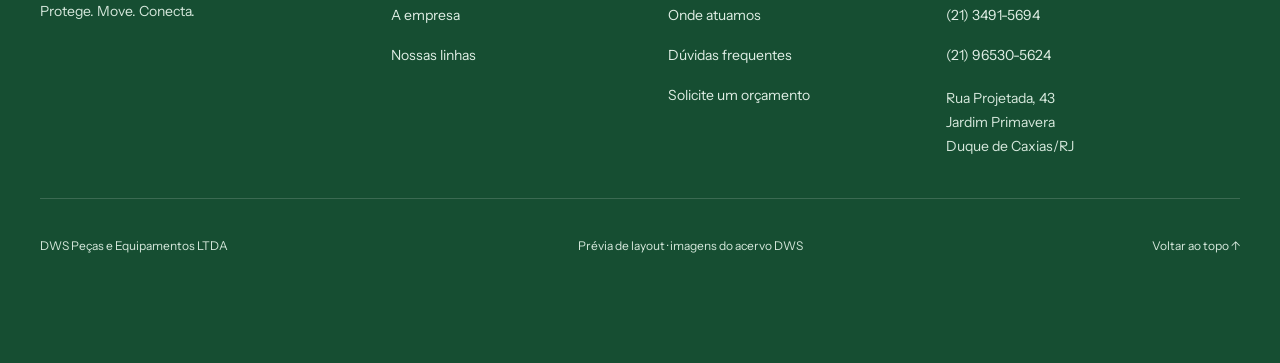
==== commit 96f676a8: "feat: add more-products CTA after catalogue grid" ====
--- a/index.html
+++ b/index.html
@@ -5,7 +5,7 @@
 <meta name="robots" content="noindex,nofollow">
 <meta name="description" content="Conheça a DWS: equipamentos de proteção, sinalização e peças para transporte, carga e descarga e postos de combustível.">
 <title>DWS | Protege. Move. Conecta.</title>
-<link rel="stylesheet" href="styles.css?v=20261125-categories-2"><script src="app.js" defer></script>
+<link rel="stylesheet" href="styles.css?v=20261125-cta"><script src="app.js" defer></script>
 </head>
 <body>
 <a class="skip" href="#conteudo">Pular para o conteúdo</a>
@@ -28,6 +28,9 @@
 <a class="product-card" href="https://tintim.link/whatsapp/1ec4d4e8-ebbb-450b-a565-7f957d468dba/5afafb10-a6eb-40c8-9ac7-45c1656ad059?text=Ol%C3%A1%2C%20DWS%21%20Gostaria%20de%20solicitar%20um%20or%C3%A7amento.%20Tenho%20interesse%20em%20Baldes%20met%C3%A1licos." data-line="Baldes metálicos"><div class="card-top"><span>11 / MOVE</span><span class="card-arrow" aria-hidden="true">↗</span></div><h3>Baldes metálicos</h3><div class="product-image"><img src="assets/acervo/2025/10/group_48096893.webp" alt="Baldes metálicos com alça" loading="lazy"></div><div class="card-bottom"><span>Acessórios para a operação</span><span aria-hidden="true">↗</span></div></a>
 <a class="product-card" href="https://tintim.link/whatsapp/1ec4d4e8-ebbb-450b-a565-7f957d468dba/5afafb10-a6eb-40c8-9ac7-45c1656ad059?text=Ol%C3%A1%2C%20DWS%21%20Gostaria%20de%20solicitar%20um%20or%C3%A7amento.%20Tenho%20interesse%20em%20Tampas%20para%20conex%C3%B5es." data-line="Tampas para conexões"><div class="card-top"><span>12 / CONECTA</span><span class="card-arrow" aria-hidden="true">↗</span></div><h3>Tampas para conexões</h3><div class="product-image"><img src="assets/acervo/2025/10/group_48096841.webp" alt="Tampas para conexões em metal e plástico" loading="lazy"></div><div class="card-bottom"><span>Peças e acessórios</span><span aria-hidden="true">↗</span></div></a>
 </div><div class="catalog-note"><span>Já sabe o que procura?</span><a href="#catalogos">Consulte os catálogos completos <span aria-hidden="true">↗</span></a></div></section>
+<section class="cta-more" aria-labelledby="cta-more-title">
+<div class="cta-more-content"><span class="eyebrow light">CATÁLOGO DWS</span><h2 id="cta-more-title">Conheça Mais<br>produtos da <span>DWS</span></h2><a class="button" href="#catalogos">Conhecer mais <span aria-hidden="true">↗</span></a></div>
+</section>
 <section class="about section" id="empresa"><div class="about-copy"><div class="eyebrow">QUEM ESTÁ AO SEU LADO</div><h2>Mais do que peças.<br>Uma parceria para<br><span>seguir em frente.</span></h2><p>A DWS Peças e Equipamentos conecta segurança, transporte e logística. Estamos ao lado de caminhoneiros, mecânicos e empresas que precisam dar continuidade às suas operações.</p><p>De Jardim Primavera, em Duque de Caxias, reunimos proteção individual, sinalização e peças para caminhões e postos de combustível.</p><div class="pillars"><div><span>01</span><strong>Protege.</strong><small>Quem faz acontecer.</small></div><div><span>02</span><strong>Move.</strong><small>A sua operação.</small></div><div><span>03</span><strong>Conecta.</strong><small>Você à solução.</small></div></div></div><div class="about-photo"><img src="assets/acervo/2025/10/frame_1686554630-1.webp" alt="Profissional com luvas segurando um capacete de segurança" loading="lazy"><span class="photo-label"><span aria-hidden="true">+</span> Respeito por quem faz.</span></div></section>
 <section class="specialties" id="segmentos"><div class="specialties-overlay"></div><div class="specialties-inner"><div class="eyebrow light">ONDE A DWS FAZ PARTE</div><h2>A peça certa.<br>Em cada jornada.</h2><p>Para quem está na estrada, na manutenção ou no cuidado com as pessoas. Conheça as frentes que conectam nossas soluções ao seu dia a dia.</p><div class="segment-grid"><a href="https://tintim.link/whatsapp/1ec4d4e8-ebbb-450b-a565-7f957d468dba/5afafb10-a6eb-40c8-9ac7-45c1656ad059?text=Ol%C3%A1%2C%20DWS%21%20Gostaria%20de%20solicitar%20um%20or%C3%A7amento.%20Tenho%20interesse%20em%20Seguran%C3%A7a%20do%20trabalho." data-line="Segurança do trabalho" class="segment"><img src="assets/acervo/2025/10/frame_1686554631.webp" alt="Trabalhador equipado para atividade em altura" loading="lazy"><div><h3>Segurança do trabalho</h3><span>Proteção para quem faz <b aria-hidden="true">↗</b></span></div></a><a href="https://tintim.link/whatsapp/1ec4d4e8-ebbb-450b-a565-7f957d468dba/5afafb10-a6eb-40c8-9ac7-45c1656ad059?text=Ol%C3%A1%2C%20DWS%21%20Gostaria%20de%20solicitar%20um%20or%C3%A7amento.%20Tenho%20interesse%20em%20Transporte%20e%20log%C3%ADstica." data-line="Transporte e logística" class="segment"><img src="assets/acervo/2025/10/frame_1686554633.webp" alt="Caminhão-tanque na estrada" loading="lazy"><div><h3>Transporte e logística</h3><span>Soluções que acompanham <b aria-hidden="true">↗</b></span></div></a><a href="https://tintim.link/whatsapp/1ec4d4e8-ebbb-450b-a565-7f957d468dba/5afafb10-a6eb-40c8-9ac7-45c1656ad059?text=Ol%C3%A1%2C%20DWS%21%20Gostaria%20de%20solicitar%20um%20or%C3%A7amento.%20Tenho%20interesse%20em%20Postos%20de%20combust%C3%ADvel." data-line="Postos de combustível" class="segment"><img src="assets/posto-combustivel.jpg" alt="Caminhão em posto de combustível ao pôr do sol" loading="lazy"><div><h3>Postos de combustível</h3><span>Conexões para a operação <b aria-hidden="true">↗</b></span></div></a></div></div></section>
 <section class="catalogs section" id="catalogos"><div><div class="eyebrow">EXPLORE OS DETALHES</div><h2>Seu próximo passo<br>começa no catálogo.</h2><p>Consulte os produtos e conte para a DWS o que você precisa.</p></div><div class="catalog-links"><a href="Catalagos/CATÁLOGO DWS EQUIPAMENTOS (11).pdf" target="_blank" rel="noopener"><span class="document-icon"><svg viewBox="0 0 32 32" fill="none" stroke="currentColor" stroke-width="1.7" stroke-linecap="round" stroke-linejoin="round" aria-hidden="true"><path d="M5 20v-3a11 11 0 0 1 8-10m6 0a11 11 0 0 1 8 10v3M13 13V5h6v8M4 20h24v5H4zM8 17v3m16-3v3"/></svg></span><div><strong>DWS Equipamentos</strong><span>Catálogo completo · PDF · 39 páginas</span></div><b aria-hidden="true">↗</b></a><a href="Catalagos/CATÁLOGO DWS POSTO DE COMBUSTÍVEL.pdf" target="_blank" rel="noopener"><span class="document-icon"><svg viewBox="0 0 32 32" fill="none" stroke="currentColor" stroke-width="1.7" stroke-linecap="round" stroke-linejoin="round" aria-hidden="true"><path d="M5 28V5h15v23M3 28h19M8 9h9v7H8zM20 13h3v9a3 3 0 0 0 6 0V12l-5-5m2 2-2 3 4 3"/></svg></span><div><strong>Postos de combustível</strong><span>Catálogo especializado · PDF · 19 páginas</span></div><b aria-hidden="true">↗</b></a></div></section>
--- a/styles.css
+++ b/styles.css
@@ -204,3 +204,13 @@
 @media(max-width:820px){.category-track a{min-height:68px;padding:12px 16px;font-size:14px}.category-track li{min-width:152px}}
 @media(max-width:760px){.category-strip{padding:0 0 0 var(--page-inset)}.category-track{padding-right:24px}.category-track a{min-height:64px}.category-track svg{width:24px;height:24px}.category-track .all-categories{min-width:160px}.category-track .all-categories a{padding-right:16px}}
 @media(prefers-reduced-motion:reduce){.category-track a{transition:none}}
+
+/* Catalogue invitation using the original DWS photo, without text baked into it. */
+.cta-more{position:relative;isolation:isolate;min-height:392px;display:flex;align-items:center;padding:64px var(--page-inset);color:white;background:var(--blue) url('assets/cta-produtos.webp') center 40%/cover no-repeat}
+.cta-more:before{content:'';position:absolute;inset:0;z-index:-1;background:linear-gradient(90deg,#002855fa 0%,#002855e8 35%,#00285580 64%,#00285512 100%)}
+.cta-more-content{max-width:660px}.cta-more .eyebrow{margin-bottom:20px;color:#b9e4a2}
+.cta-more h2{font-size:clamp(36px,4.3vw,60px);line-height:1.08;letter-spacing:-1.5px;margin-bottom:32px}.cta-more h2>span{color:#b9e4a2}
+.cta-more .button{min-width:196px;justify-content:space-between}
+@media(max-width:820px){.cta-more{min-height:360px;background-position:62% center;padding-top:56px;padding-bottom:56px}.cta-more:before{background:linear-gradient(90deg,#002855f5,#002855c0 55%,#00285550)}.cta-more h2{font-size:44px}}
+@media(max-width:760px){.cta-more{min-height:376px;padding-top:48px;padding-bottom:48px;background-position:68% center}.cta-more:before{background:linear-gradient(90deg,#002855ed,#002855ac 75%,#00285580)}.cta-more h2{font-size:38px;letter-spacing:-1px;max-width:340px}.cta-more .button{min-width:184px}}
+@media(max-width:360px){.cta-more h2{font-size:34px}.cta-more{min-height:352px}}
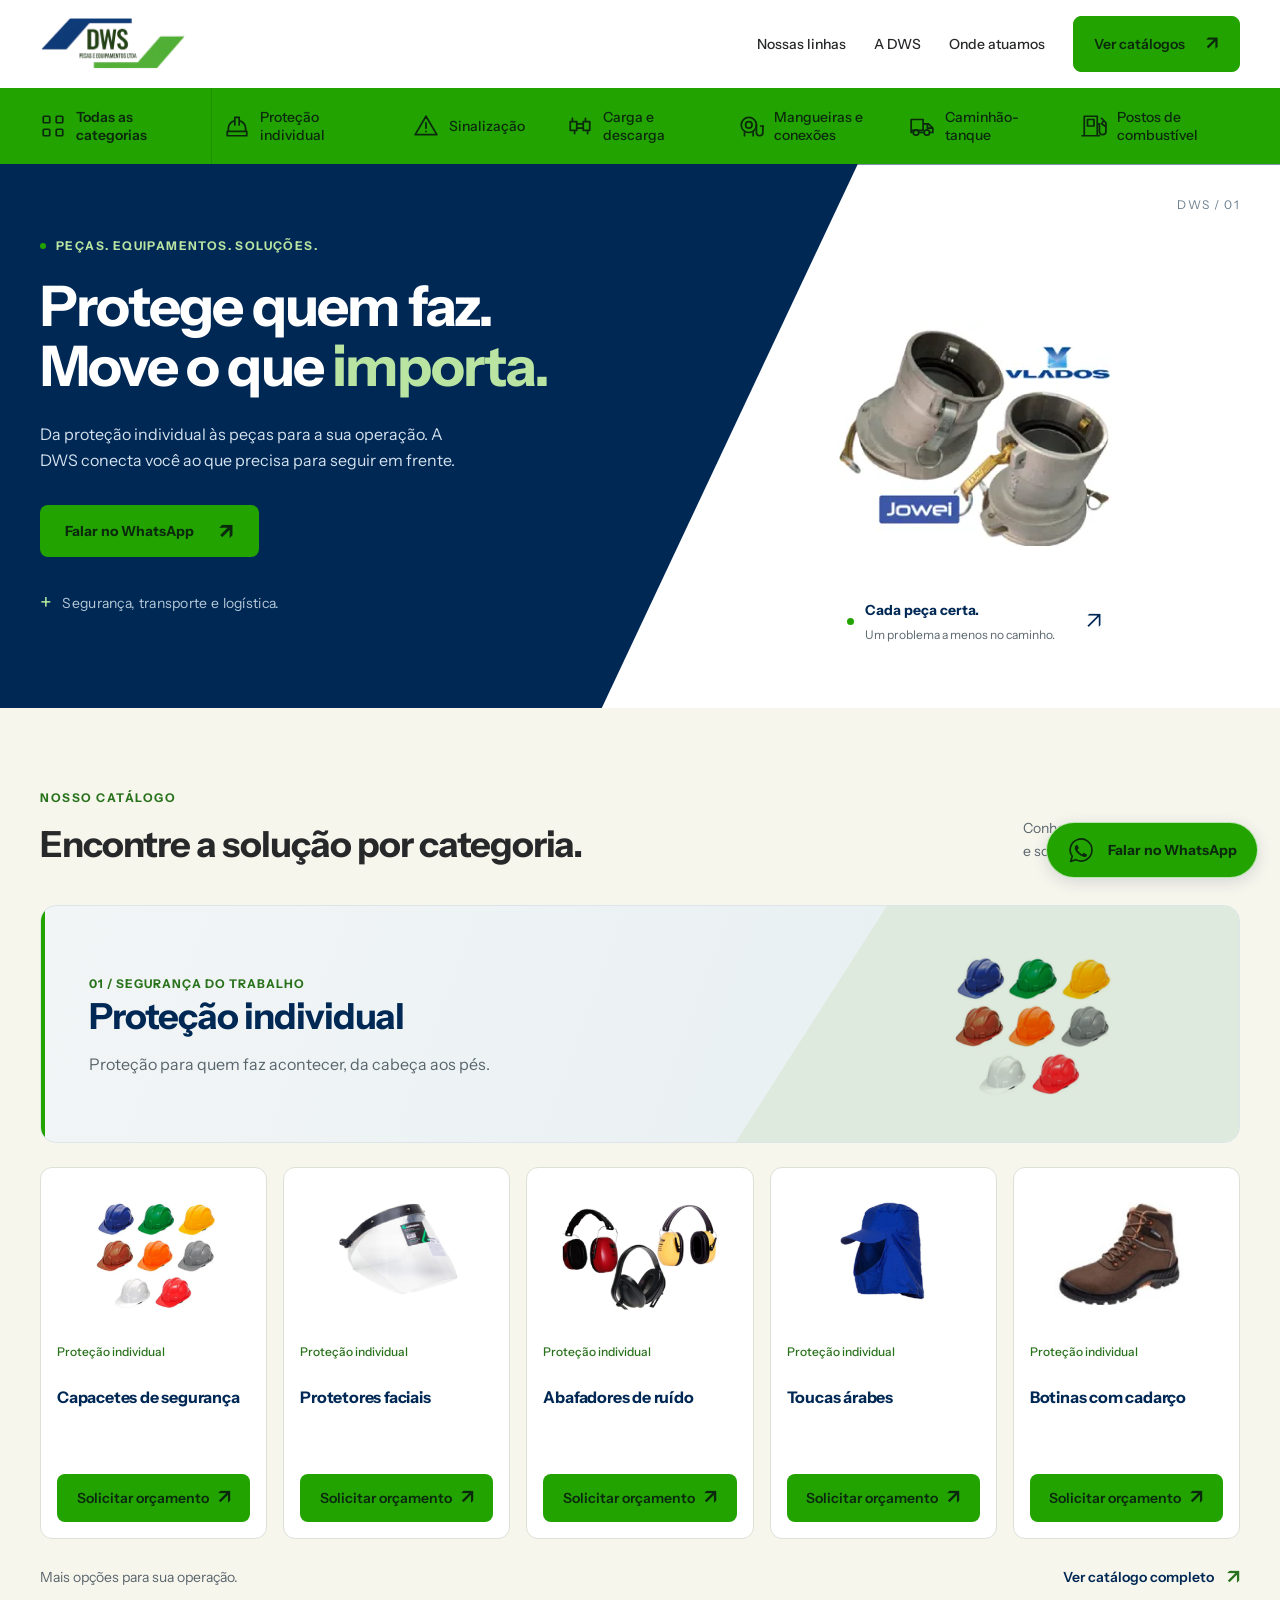
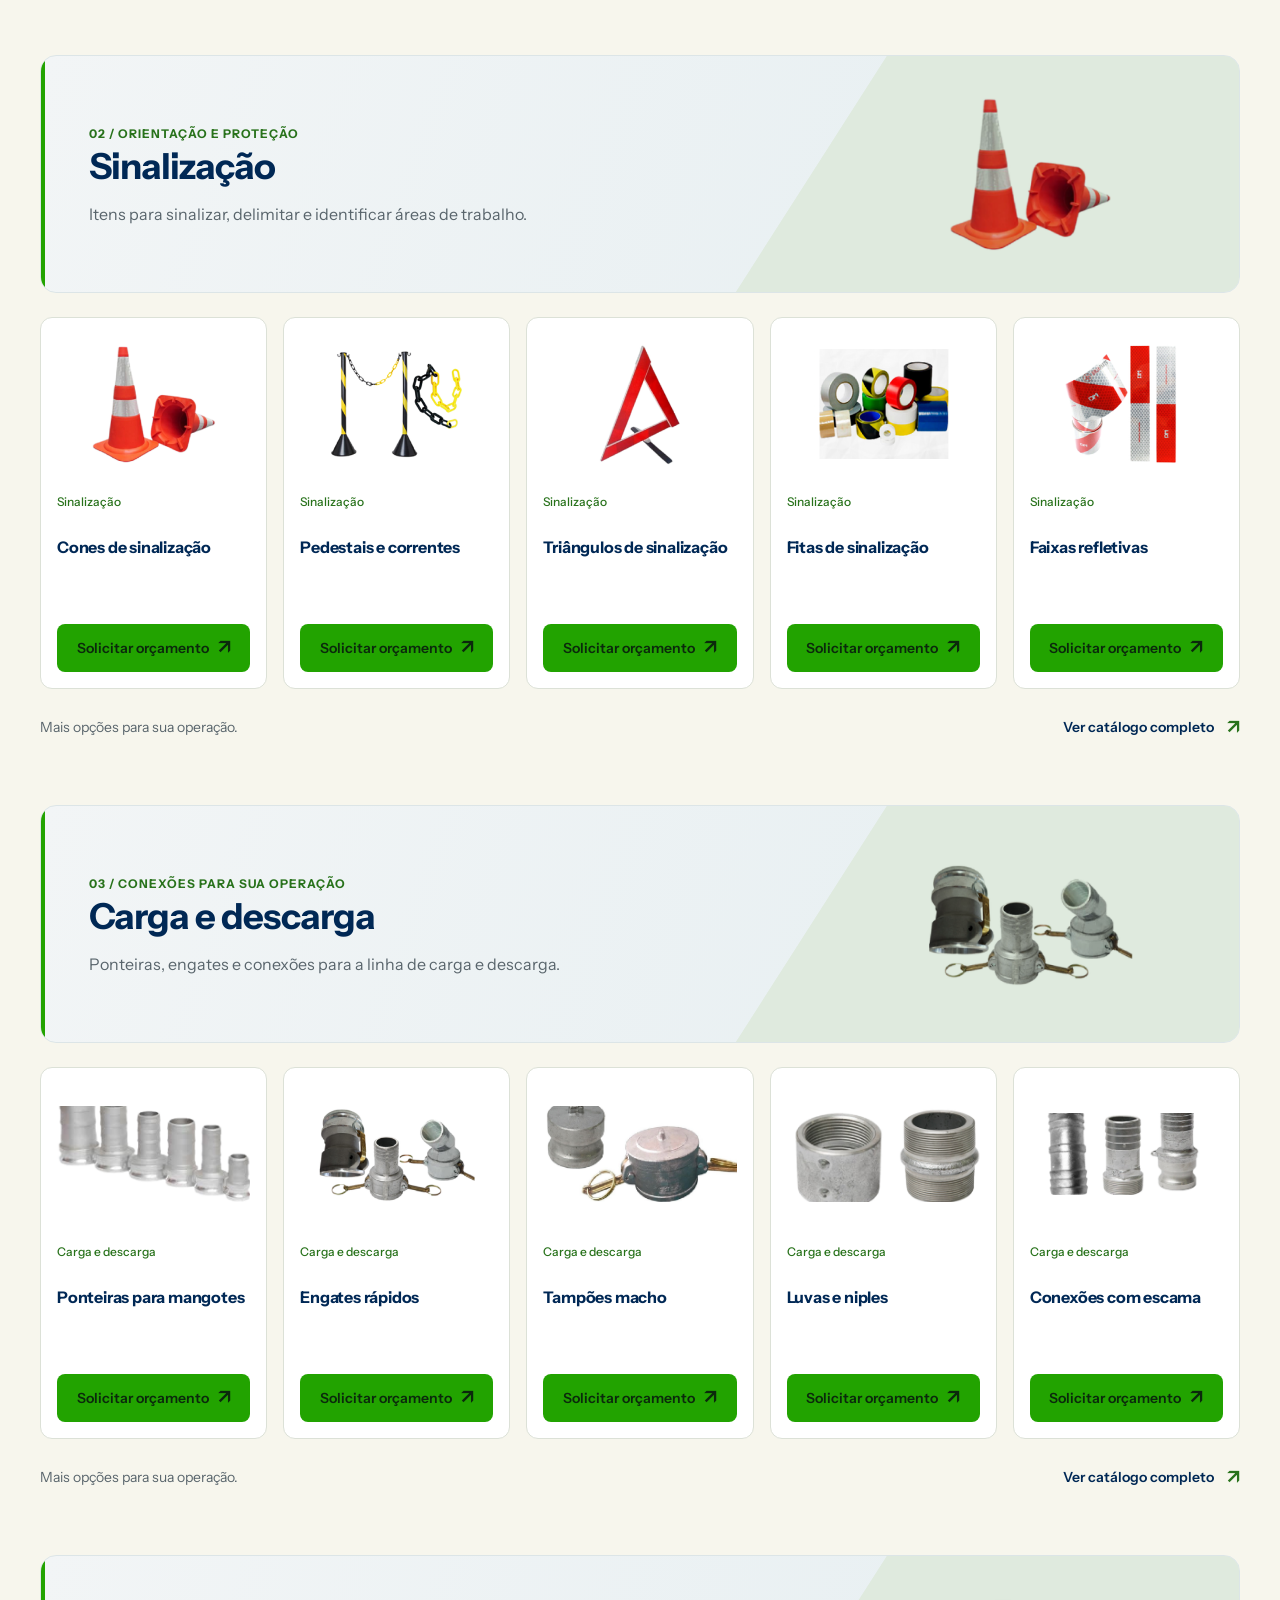
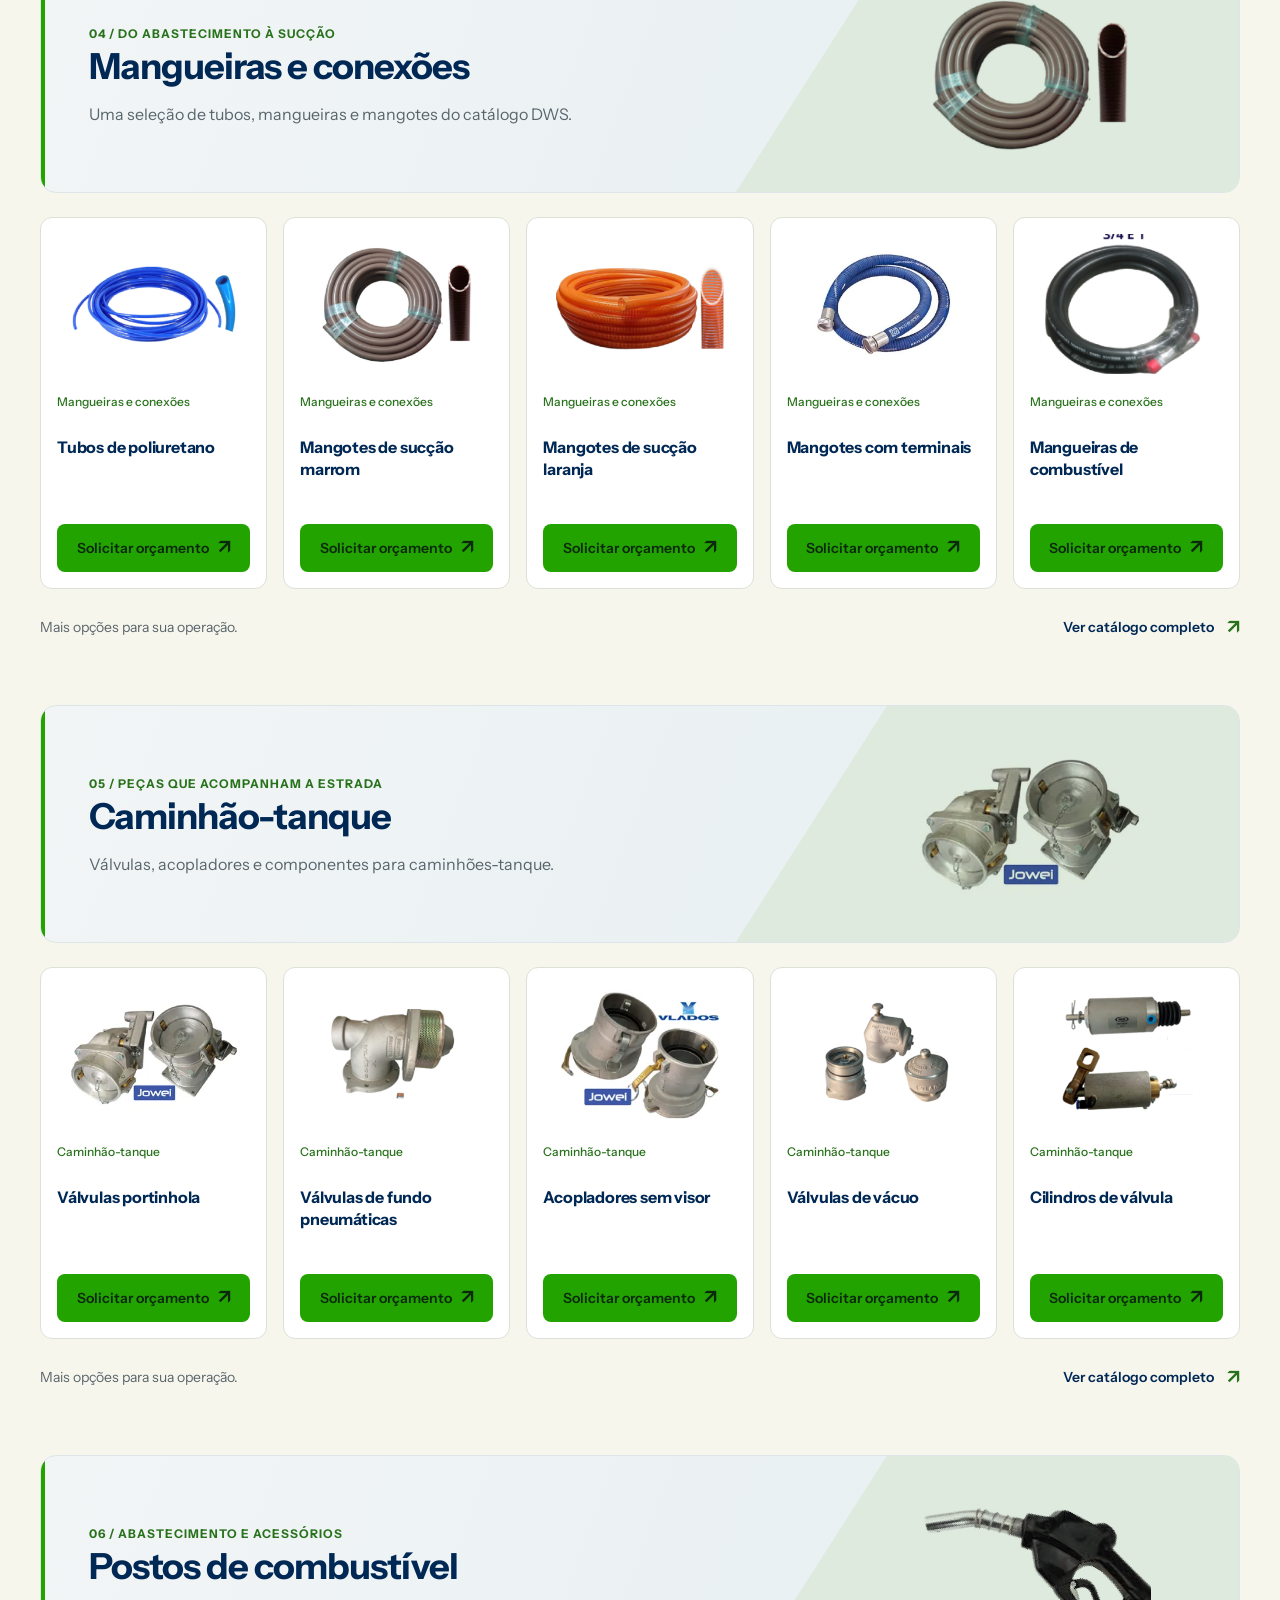
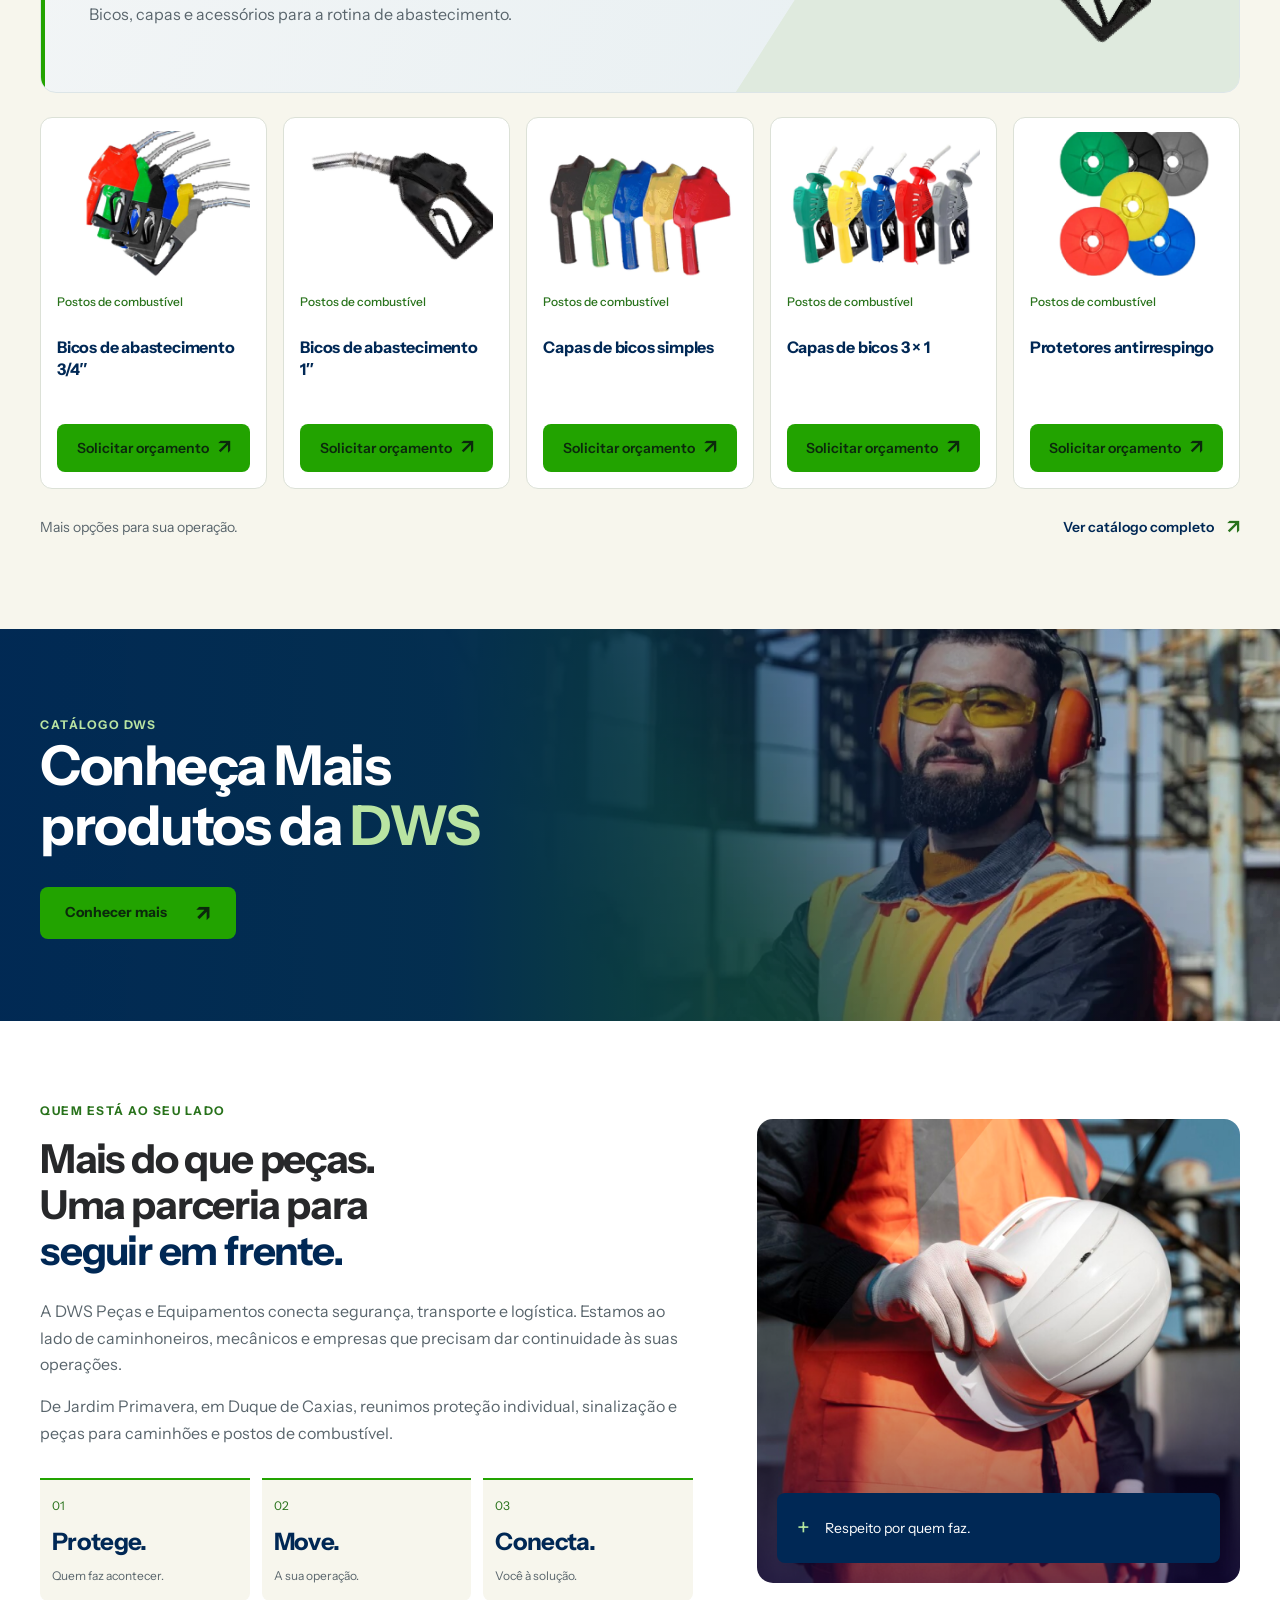
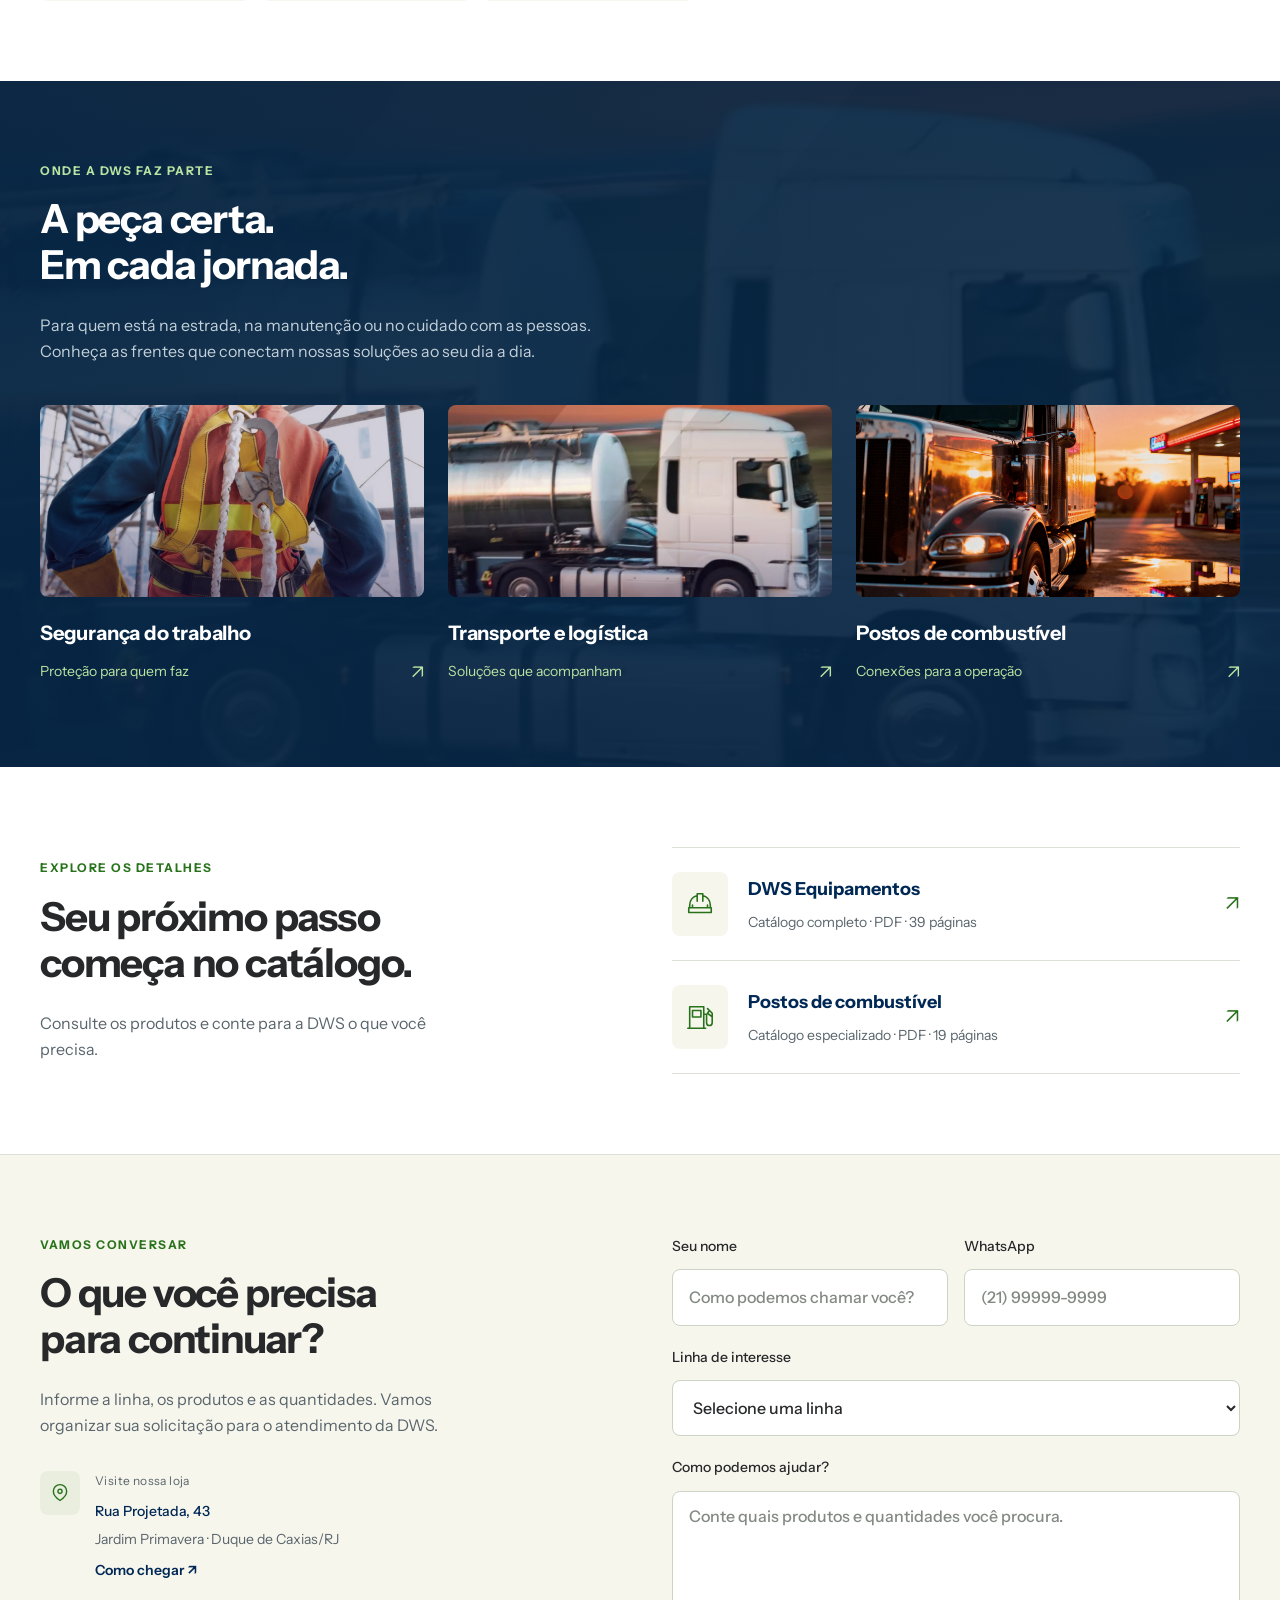
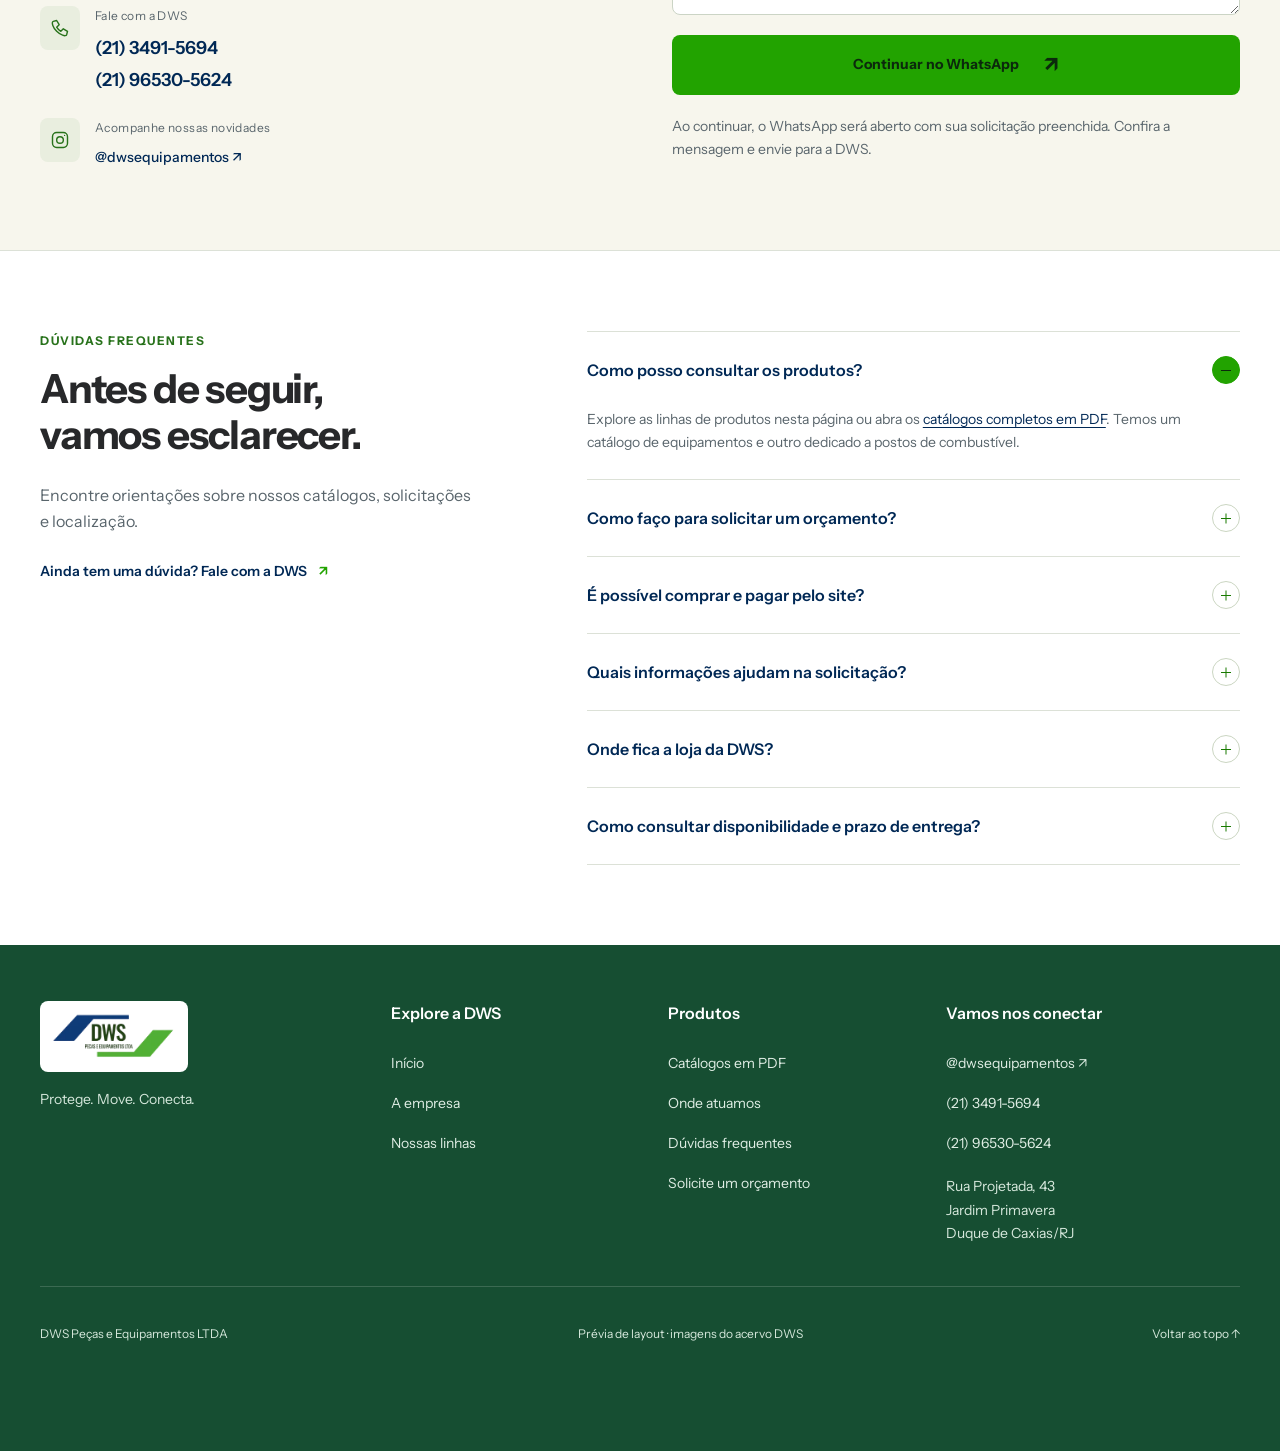
==== commit a520583a: "feat: organize catalogue into six five-product categories" ====
--- a/index.html
+++ b/index.html
@@ -5,29 +5,16 @@
 <meta name="robots" content="noindex,nofollow">
 <meta name="description" content="Conheça a DWS: equipamentos de proteção, sinalização e peças para transporte, carga e descarga e postos de combustível.">
 <title>DWS | Protege. Move. Conecta.</title>
-<link rel="stylesheet" href="styles.css?v=20261125-cta"><script src="app.js" defer></script>
+<link rel="stylesheet" href="styles.css?v=20261125-departments"><script src="app.js?v=20261125-departments" defer></script>
 </head>
 <body>
 <a class="skip" href="#conteudo">Pular para o conteúdo</a>
 <div class="site-shell">
 <header class="header"><a href="#inicio" class="brand" aria-label="DWS, início"><img src="assets/acervo/2025/10/dws_logo_1-300x113.webp" alt="DWS Peças e Equipamentos"></a><button class="menu-toggle" aria-expanded="false" aria-controls="nav">Menu <span aria-hidden="true">☰</span></button><nav id="nav" aria-label="Menu principal"><a href="#produtos">Nossas linhas</a><a href="#empresa">A DWS</a><a href="#segmentos">Onde atuamos</a><a class="nav-cta" href="#catalogos">Ver catálogos <span aria-hidden="true">↗</span></a></nav></header>
-<nav class="category-strip" aria-label="Categorias de produtos"><div class="category-scroll"><ul class="category-track"><li class="all-categories"><a href="#produtos"><svg viewBox="0 0 24 24" fill="none" stroke="currentColor" stroke-width="1.6" stroke-linecap="round" stroke-linejoin="round" aria-hidden="true"><rect x="3" y="3" width="6" height="6" rx="1"/><rect x="15" y="3" width="6" height="6" rx="1"/><rect x="3" y="15" width="6" height="6" rx="1"/><rect x="15" y="15" width="6" height="6" rx="1"/></svg><span>Todas as<br>categorias</span></a></li><li><a href="#protecao-individual"><svg viewBox="0 0 24 24" fill="none" stroke="currentColor" stroke-width="1.6" stroke-linecap="round" stroke-linejoin="round" aria-hidden="true"><path d="M4 17v-3a8 8 0 0 1 6-7m4 0a8 8 0 0 1 6 7v3M10 11V4h4v7M3 17h18v4H3z"/></svg><span>Proteção individual</span></a></li><li><a href="#carga-descarga"><svg viewBox="0 0 24 24" fill="none" stroke="currentColor" stroke-width="1.6" stroke-linecap="round" stroke-linejoin="round" aria-hidden="true"><path d="M3 8h6v8H3zm12 0h6v8h-6zM9 10h6m-6 4h6M5 5v3m2 8v3m10-14v3m2 8v3"/></svg><span>Carga e descarga</span></a></li><li><a href="#sinalizacao"><svg viewBox="0 0 24 24" fill="none" stroke="currentColor" stroke-width="1.6" stroke-linecap="round" stroke-linejoin="round" aria-hidden="true"><path d="m12 3 10 17H2L12 3Zm0 6v5m0 3h.01"/></svg><span>Sinalização</span></a></li><li><a href="#caminhao-tanque"><svg viewBox="0 0 24 24" fill="none" stroke="currentColor" stroke-width="1.6" stroke-linecap="round" stroke-linejoin="round" aria-hidden="true"><path d="M2 6h11v10H2zM13 10h5l4 4v4h-3M13 18H9m-7-2v2h2M17 10v4h5"/><circle cx="6.5" cy="18" r="2.5"/><circle cx="16.5" cy="18" r="2.5"/></svg><span>Caminhão-tanque</span></a></li><li><a href="#mangueiras-acessorios"><svg viewBox="0 0 24 24" fill="none" stroke="currentColor" stroke-width="1.6" stroke-linecap="round" stroke-linejoin="round" aria-hidden="true"><circle cx="10" cy="11" r="7"/><circle cx="10" cy="11" r="3"/><path d="M17 11v7a3 3 0 0 0 6 0v-6m-2 0h3M6 18v3m8-3v3"/></svg><span>Mangueiras e acessórios</span></a></li><li><a href="#postos-combustivel"><svg viewBox="0 0 24 24" fill="none" stroke="currentColor" stroke-width="1.6" stroke-linecap="round" stroke-linejoin="round" aria-hidden="true"><path d="M3 21V3h12v18M1 21h16M6 6h6v6H6zM15 10h2v7a3 3 0 0 0 6 0V9l-4-4m2 2-2 3 3 2"/></svg><span>Postos de combustível</span></a></li></ul></div></nav>
+<nav class="category-strip" aria-label="Categorias de produtos"><div class="category-scroll"><ul class="category-track"><li class="all-categories"><a href="#produtos"><svg viewBox="0 0 24 24" fill="none" stroke="currentColor" stroke-width="1.6" stroke-linecap="round" stroke-linejoin="round" aria-hidden="true"><rect x="3" y="3" width="6" height="6" rx="1"/><rect x="15" y="3" width="6" height="6" rx="1"/><rect x="3" y="15" width="6" height="6" rx="1"/><rect x="15" y="15" width="6" height="6" rx="1"/></svg><span>Todas as<br>categorias</span></a></li><li><a href="#protecao-individual"><svg viewBox="0 0 24 24" fill="none" stroke="currentColor" stroke-width="1.6" stroke-linecap="round" stroke-linejoin="round" aria-hidden="true"><path d="M4 17v-3a8 8 0 0 1 6-7m4 0a8 8 0 0 1 6 7v3M10 11V4h4v7M3 17h18v4H3z"/></svg><span>Proteção individual</span></a></li><li><a href="#sinalizacao"><svg viewBox="0 0 24 24" fill="none" stroke="currentColor" stroke-width="1.6" stroke-linecap="round" stroke-linejoin="round" aria-hidden="true"><path d="m12 3 10 17H2L12 3Zm0 6v5m0 3h.01"/></svg><span>Sinalização</span></a></li><li><a href="#carga-descarga"><svg viewBox="0 0 24 24" fill="none" stroke="currentColor" stroke-width="1.6" stroke-linecap="round" stroke-linejoin="round" aria-hidden="true"><path d="M3 8h6v8H3zm12 0h6v8h-6zM9 10h6m-6 4h6M5 5v3m2 8v3m10-14v3m2 8v3"/></svg><span>Carga e descarga</span></a></li><li><a href="#mangueiras-acessorios"><svg viewBox="0 0 24 24" fill="none" stroke="currentColor" stroke-width="1.6" stroke-linecap="round" stroke-linejoin="round" aria-hidden="true"><circle cx="10" cy="11" r="7"/><circle cx="10" cy="11" r="3"/><path d="M17 11v7a3 3 0 0 0 6 0v-6m-2 0h3M6 18v3m8-3v3"/></svg><span>Mangueiras e conexões</span></a></li><li><a href="#caminhao-tanque"><svg viewBox="0 0 24 24" fill="none" stroke="currentColor" stroke-width="1.6" stroke-linecap="round" stroke-linejoin="round" aria-hidden="true"><path d="M2 6h11v10H2zM13 10h5l4 4v4h-3M13 18H9m-7-2v2h2M17 10v4h5"/><circle cx="6.5" cy="18" r="2.5"/><circle cx="16.5" cy="18" r="2.5"/></svg><span>Caminhão-tanque</span></a></li><li><a href="#postos-combustivel"><svg viewBox="0 0 24 24" fill="none" stroke="currentColor" stroke-width="1.6" stroke-linecap="round" stroke-linejoin="round" aria-hidden="true"><path d="M3 21V3h12v18M1 21h16M6 6h6v6H6zM15 10h2v7a3 3 0 0 0 6 0V9l-4-4m2 2-2 3 3 2"/></svg><span>Postos de combustível</span></a></li></ul></div></nav>
 <main id="conteudo">
 <section class="hero" id="inicio"><div class="hero-diagonal" aria-hidden="true"></div><div class="hero-copy"><div class="eyebrow light"><span></span> PEÇAS. EQUIPAMENTOS. SOLUÇÕES.</div><h1>Protege quem faz.<br>Move o que <em>importa.</em></h1><p>Da proteção individual às peças para a sua operação. A DWS conecta você ao que precisa para seguir em frente.</p><a class="button button-white" href="https://tintim.link/whatsapp/1ec4d4e8-ebbb-450b-a565-7f957d468dba/5afafb10-a6eb-40c8-9ac7-45c1656ad059?text=Ol%C3%A1%2C%20DWS%21%20Gostaria%20de%20falar%20com%20a%20equipe%20sobre%20pe%C3%A7as%20e%20equipamentos.">Falar no WhatsApp <span aria-hidden="true">↗</span></a><div class="hero-footnote"><span class="little-cross" aria-hidden="true">+</span> Segurança, transporte e logística.</div></div><div class="hero-visual"><span class="hero-ring" aria-hidden="true"></span><img class="hero-product" src="assets/acervo/2025/10/Group-48096907.webp" alt="Engates e conexões metálicas da linha DWS"><div class="product-caption"><span class="caption-dot"></span><div><strong>Cada peça certa.</strong><span>Um problema a menos no caminho.</span></div><span aria-hidden="true">↗</span></div><span class="hero-index" aria-hidden="true">DWS / 01</span></div></section>
-<section class="products section" id="produtos"><div class="section-heading"><div><div class="eyebrow">NOSSO CATÁLOGO</div><h2>O que a sua operação precisa.</h2></div><p>Proteção para as pessoas.<br>Soluções para o trabalho acontecer.</p></div><div class="product-grid">
-<a class="product-card" href="https://tintim.link/whatsapp/1ec4d4e8-ebbb-450b-a565-7f957d468dba/5afafb10-a6eb-40c8-9ac7-45c1656ad059?text=Ol%C3%A1%2C%20DWS%21%20Gostaria%20de%20solicitar%20um%20or%C3%A7amento.%20Tenho%20interesse%20em%20Prote%C3%A7%C3%A3o%20individual." data-line="Proteção individual" id="protecao-individual"><div class="card-top"><span>01 / PROTEGE</span><span class="card-arrow" aria-hidden="true">↗</span></div><h3>Proteção individual</h3><div class="product-image"><img src="assets/acervo/2025/10/group_48096858.webp" alt="Abafadores de ruído" loading="lazy"></div><div class="card-bottom"><span>EPI e segurança do trabalho</span><span aria-hidden="true">↗</span></div></a>
-<a class="product-card" href="https://tintim.link/whatsapp/1ec4d4e8-ebbb-450b-a565-7f957d468dba/5afafb10-a6eb-40c8-9ac7-45c1656ad059?text=Ol%C3%A1%2C%20DWS%21%20Gostaria%20de%20solicitar%20um%20or%C3%A7amento.%20Tenho%20interesse%20em%20Carga%20e%20descarga." data-line="Carga e descarga" id="carga-descarga"><div class="card-top"><span>02 / MOVE</span><span class="card-arrow" aria-hidden="true">↗</span></div><h3>Carga e descarga</h3><div class="product-image"><img src="assets/acervo/2025/10/group_48096840.webp" alt="Engates e conexões para carga e descarga" loading="lazy"></div><div class="card-bottom"><span>Engates e conexões</span><span aria-hidden="true">↗</span></div></a>
-<a class="product-card" href="https://tintim.link/whatsapp/1ec4d4e8-ebbb-450b-a565-7f957d468dba/5afafb10-a6eb-40c8-9ac7-45c1656ad059?text=Ol%C3%A1%2C%20DWS%21%20Gostaria%20de%20solicitar%20um%20or%C3%A7amento.%20Tenho%20interesse%20em%20Sinaliza%C3%A7%C3%A3o." data-line="Sinalização" id="sinalizacao"><div class="card-top"><span>03 / PROTEGE</span><span class="card-arrow" aria-hidden="true">↗</span></div><h3>Sinalização</h3><div class="product-image"><img src="assets/acervo/2025/10/group_48096880.webp" alt="Pedestais e correntes para sinalização" loading="lazy"></div><div class="card-bottom"><span>Orientação e proteção de áreas</span><span aria-hidden="true">↗</span></div></a>
-<a class="product-card" href="https://tintim.link/whatsapp/1ec4d4e8-ebbb-450b-a565-7f957d468dba/5afafb10-a6eb-40c8-9ac7-45c1656ad059?text=Ol%C3%A1%2C%20DWS%21%20Gostaria%20de%20solicitar%20um%20or%C3%A7amento.%20Tenho%20interesse%20em%20Caminh%C3%A3o-tanque." data-line="Caminhão-tanque" id="caminhao-tanque"><div class="card-top"><span>04 / MOVE</span><span class="card-arrow" aria-hidden="true">↗</span></div><h3>Caminhão-tanque</h3><div class="product-image"><img src="assets/acervo/2025/10/Group-48096901.webp" alt="Acoplamentos metálicos para caminhão-tanque" loading="lazy"></div><div class="card-bottom"><span>Peças para a sua operação</span><span aria-hidden="true">↗</span></div></a>
-<a class="product-card" href="https://tintim.link/whatsapp/1ec4d4e8-ebbb-450b-a565-7f957d468dba/5afafb10-a6eb-40c8-9ac7-45c1656ad059?text=Ol%C3%A1%2C%20DWS%21%20Gostaria%20de%20solicitar%20um%20or%C3%A7amento.%20Tenho%20interesse%20em%20Mangueiras%20e%20acess%C3%B3rios." data-line="Mangueiras e acessórios" id="mangueiras-acessorios"><div class="card-top"><span>05 / CONECTA</span><span class="card-arrow" aria-hidden="true">↗</span></div><h3>Mangueiras e acessórios</h3><div class="product-image"><img src="assets/acervo/2025/10/group_48096839.webp" alt="Mangueira azul" loading="lazy"></div><div class="card-bottom"><span>Conexões para o dia a dia</span><span aria-hidden="true">↗</span></div></a>
-<a class="product-card" href="https://tintim.link/whatsapp/1ec4d4e8-ebbb-450b-a565-7f957d468dba/5afafb10-a6eb-40c8-9ac7-45c1656ad059?text=Ol%C3%A1%2C%20DWS%21%20Gostaria%20de%20solicitar%20um%20or%C3%A7amento.%20Tenho%20interesse%20em%20Postos%20de%20combust%C3%ADvel." data-line="Postos de combustível" id="postos-combustivel"><div class="card-top"><span>06 / CONECTA</span><span class="card-arrow" aria-hidden="true">↗</span></div><h3>Postos de combustível</h3><div class="product-image"><img src="assets/acervo/2025/10/group_48096865.webp" alt="Conexão metálica com flange" loading="lazy"></div><div class="card-bottom"><span>Equipamentos e peças</span><span aria-hidden="true">↗</span></div></a>
-<a class="product-card" href="https://tintim.link/whatsapp/1ec4d4e8-ebbb-450b-a565-7f957d468dba/5afafb10-a6eb-40c8-9ac7-45c1656ad059?text=Ol%C3%A1%2C%20DWS%21%20Gostaria%20de%20solicitar%20um%20or%C3%A7amento.%20Tenho%20interesse%20em%20Capacetes%20de%20seguran%C3%A7a." data-line="Capacetes de segurança"><div class="card-top"><span>07 / PROTEGE</span><span class="card-arrow" aria-hidden="true">↗</span></div><h3>Capacetes de segurança</h3><div class="product-image"><img src="assets/acervo/2025/10/group_48096856.webp" alt="Capacetes de segurança em diversas cores" loading="lazy"></div><div class="card-bottom"><span>Proteção para o trabalho</span><span aria-hidden="true">↗</span></div></a>
-<a class="product-card" href="https://tintim.link/whatsapp/1ec4d4e8-ebbb-450b-a565-7f957d468dba/5afafb10-a6eb-40c8-9ac7-45c1656ad059?text=Ol%C3%A1%2C%20DWS%21%20Gostaria%20de%20solicitar%20um%20or%C3%A7amento.%20Tenho%20interesse%20em%20Protetores%20faciais." data-line="Protetores faciais"><div class="card-top"><span>08 / PROTEGE</span><span class="card-arrow" aria-hidden="true">↗</span></div><h3>Protetores faciais</h3><div class="product-image"><img src="assets/acervo/2025/10/group_48096853.webp" alt="Protetor facial com visor transparente" loading="lazy"></div><div class="card-bottom"><span>Proteção individual</span><span aria-hidden="true">↗</span></div></a>
-<a class="product-card" href="https://tintim.link/whatsapp/1ec4d4e8-ebbb-450b-a565-7f957d468dba/5afafb10-a6eb-40c8-9ac7-45c1656ad059?text=Ol%C3%A1%2C%20DWS%21%20Gostaria%20de%20solicitar%20um%20or%C3%A7amento.%20Tenho%20interesse%20em%20Cones%20de%20sinaliza%C3%A7%C3%A3o." data-line="Cones de sinalização"><div class="card-top"><span>09 / PROTEGE</span><span class="card-arrow" aria-hidden="true">↗</span></div><h3>Cones de sinalização</h3><div class="product-image"><img src="assets/acervo/2025/10/group_48096878.webp" alt="Cones de sinalização laranja e branco" loading="lazy"></div><div class="card-bottom"><span>Sinalização de áreas</span><span aria-hidden="true">↗</span></div></a>
-<a class="product-card" href="https://tintim.link/whatsapp/1ec4d4e8-ebbb-450b-a565-7f957d468dba/5afafb10-a6eb-40c8-9ac7-45c1656ad059?text=Ol%C3%A1%2C%20DWS%21%20Gostaria%20de%20solicitar%20um%20or%C3%A7amento.%20Tenho%20interesse%20em%20Carrinhos%20de%20carga." data-line="Carrinhos de carga"><div class="card-top"><span>10 / MOVE</span><span class="card-arrow" aria-hidden="true">↗</span></div><h3>Carrinhos de carga</h3><div class="product-image"><img src="assets/acervo/2025/10/group_48096822.webp" alt="Carrinho de carga azul com duas rodas" loading="lazy"></div><div class="card-bottom"><span>Movimentação de materiais</span><span aria-hidden="true">↗</span></div></a>
-<a class="product-card" href="https://tintim.link/whatsapp/1ec4d4e8-ebbb-450b-a565-7f957d468dba/5afafb10-a6eb-40c8-9ac7-45c1656ad059?text=Ol%C3%A1%2C%20DWS%21%20Gostaria%20de%20solicitar%20um%20or%C3%A7amento.%20Tenho%20interesse%20em%20Baldes%20met%C3%A1licos." data-line="Baldes metálicos"><div class="card-top"><span>11 / MOVE</span><span class="card-arrow" aria-hidden="true">↗</span></div><h3>Baldes metálicos</h3><div class="product-image"><img src="assets/acervo/2025/10/group_48096893.webp" alt="Baldes metálicos com alça" loading="lazy"></div><div class="card-bottom"><span>Acessórios para a operação</span><span aria-hidden="true">↗</span></div></a>
-<a class="product-card" href="https://tintim.link/whatsapp/1ec4d4e8-ebbb-450b-a565-7f957d468dba/5afafb10-a6eb-40c8-9ac7-45c1656ad059?text=Ol%C3%A1%2C%20DWS%21%20Gostaria%20de%20solicitar%20um%20or%C3%A7amento.%20Tenho%20interesse%20em%20Tampas%20para%20conex%C3%B5es." data-line="Tampas para conexões"><div class="card-top"><span>12 / CONECTA</span><span class="card-arrow" aria-hidden="true">↗</span></div><h3>Tampas para conexões</h3><div class="product-image"><img src="assets/acervo/2025/10/group_48096841.webp" alt="Tampas para conexões em metal e plástico" loading="lazy"></div><div class="card-bottom"><span>Peças e acessórios</span><span aria-hidden="true">↗</span></div></a>
-</div><div class="catalog-note"><span>Já sabe o que procura?</span><a href="#catalogos">Consulte os catálogos completos <span aria-hidden="true">↗</span></a></div></section>
+<section class="products products--departments section" id="produtos"><div class="section-heading"><div><div class="eyebrow">NOSSO CATÁLOGO</div><h2>Encontre a solução por categoria.</h2></div><p>Conheça os produtos de cada linha<br>e solicite seu orçamento.</p></div><div class="departments"><section class="department" id="protecao-individual" aria-labelledby="title-protecao-individual"><div class="department-banner"><div class="department-banner-copy"><span class="eyebrow">01 / SEGURANÇA DO TRABALHO</span><h3 id="title-protecao-individual">Proteção individual</h3><p>Proteção para quem faz acontecer, da cabeça aos pés.</p></div><div class="department-banner-visual" aria-hidden="true"><img src="assets/acervo/2025/10/group_48096856.webp" alt="" loading="lazy"></div></div><div class="department-products"><article class="catalog-item" data-product="Capacetes de segurança"><div class="catalog-visual"><img src="assets/acervo/2025/10/group_48096856.webp" alt="Capacetes de segurança" loading="lazy"></div><div class="catalog-item-content"><span class="catalog-item-line">Proteção individual</span><h4>Capacetes de segurança</h4><a class="catalog-order" href="https://tintim.link/whatsapp/1ec4d4e8-ebbb-450b-a565-7f957d468dba/5afafb10-a6eb-40c8-9ac7-45c1656ad059?text=Ol%C3%A1%2C%20DWS%21%20Gostaria%20de%20solicitar%20um%20or%C3%A7amento%20de%20Capacetes%20de%20seguran%C3%A7a.%20Categoria%3A%20Prote%C3%A7%C3%A3o%20individual." aria-label="Solicitar orçamento: Capacetes de segurança"><span>Solicitar orçamento</span><span aria-hidden="true">↗</span></a></div></article><article class="catalog-item" data-product="Protetores faciais"><div class="catalog-visual"><img src="assets/acervo/2025/10/group_48096853.webp" alt="Protetores faciais" loading="lazy"></div><div class="catalog-item-content"><span class="catalog-item-line">Proteção individual</span><h4>Protetores faciais</h4><a class="catalog-order" href="https://tintim.link/whatsapp/1ec4d4e8-ebbb-450b-a565-7f957d468dba/5afafb10-a6eb-40c8-9ac7-45c1656ad059?text=Ol%C3%A1%2C%20DWS%21%20Gostaria%20de%20solicitar%20um%20or%C3%A7amento%20de%20Protetores%20faciais.%20Categoria%3A%20Prote%C3%A7%C3%A3o%20individual." aria-label="Solicitar orçamento: Protetores faciais"><span>Solicitar orçamento</span><span aria-hidden="true">↗</span></a></div></article><article class="catalog-item" data-product="Abafadores de ruído"><div class="catalog-visual"><img src="assets/acervo/2025/10/group_48096858.webp" alt="Abafadores de ruído" loading="lazy"></div><div class="catalog-item-content"><span class="catalog-item-line">Proteção individual</span><h4>Abafadores de ruído</h4><a class="catalog-order" href="https://tintim.link/whatsapp/1ec4d4e8-ebbb-450b-a565-7f957d468dba/5afafb10-a6eb-40c8-9ac7-45c1656ad059?text=Ol%C3%A1%2C%20DWS%21%20Gostaria%20de%20solicitar%20um%20or%C3%A7amento%20de%20Abafadores%20de%20ru%C3%ADdo.%20Categoria%3A%20Prote%C3%A7%C3%A3o%20individual." aria-label="Solicitar orçamento: Abafadores de ruído"><span>Solicitar orçamento</span><span aria-hidden="true">↗</span></a></div></article><article class="catalog-item" data-product="Toucas árabes"><div class="catalog-visual"><img src="assets/acervo/2025/10/group_48096851.webp" alt="Toucas árabes" loading="lazy"></div><div class="catalog-item-content"><span class="catalog-item-line">Proteção individual</span><h4>Toucas árabes</h4><a class="catalog-order" href="https://tintim.link/whatsapp/1ec4d4e8-ebbb-450b-a565-7f957d468dba/5afafb10-a6eb-40c8-9ac7-45c1656ad059?text=Ol%C3%A1%2C%20DWS%21%20Gostaria%20de%20solicitar%20um%20or%C3%A7amento%20de%20Toucas%20%C3%A1rabes.%20Categoria%3A%20Prote%C3%A7%C3%A3o%20individual." aria-label="Solicitar orçamento: Toucas árabes"><span>Solicitar orçamento</span><span aria-hidden="true">↗</span></a></div></article><article class="catalog-item" data-product="Botinas com cadarço"><div class="catalog-visual"><img src="assets/acervo/2025/11/Group-48096914.webp" alt="Botinas com cadarço" loading="lazy"></div><div class="catalog-item-content"><span class="catalog-item-line">Proteção individual</span><h4>Botinas com cadarço</h4><a class="catalog-order" href="https://tintim.link/whatsapp/1ec4d4e8-ebbb-450b-a565-7f957d468dba/5afafb10-a6eb-40c8-9ac7-45c1656ad059?text=Ol%C3%A1%2C%20DWS%21%20Gostaria%20de%20solicitar%20um%20or%C3%A7amento%20de%20Botinas%20com%20cadar%C3%A7o.%20Categoria%3A%20Prote%C3%A7%C3%A3o%20individual." aria-label="Solicitar orçamento: Botinas com cadarço"><span>Solicitar orçamento</span><span aria-hidden="true">↗</span></a></div></article></div><div class="department-footer"><span>Mais opções para sua operação.</span><a href="Catalagos/CATÁLOGO DWS EQUIPAMENTOS (11).pdf" target="_blank" rel="noopener">Ver catálogo completo <span aria-hidden="true">↗</span></a></div></section><section class="department" id="sinalizacao" aria-labelledby="title-sinalizacao"><div class="department-banner"><div class="department-banner-copy"><span class="eyebrow">02 / ORIENTAÇÃO E PROTEÇÃO</span><h3 id="title-sinalizacao">Sinalização</h3><p>Itens para sinalizar, delimitar e identificar áreas de trabalho.</p></div><div class="department-banner-visual" aria-hidden="true"><img src="assets/acervo/2025/10/group_48096878.webp" alt="" loading="lazy"></div></div><div class="department-products"><article class="catalog-item" data-product="Cones de sinalização"><div class="catalog-visual"><img src="assets/acervo/2025/10/group_48096878.webp" alt="Cones de sinalização" loading="lazy"></div><div class="catalog-item-content"><span class="catalog-item-line">Sinalização</span><h4>Cones de sinalização</h4><a class="catalog-order" href="https://tintim.link/whatsapp/1ec4d4e8-ebbb-450b-a565-7f957d468dba/5afafb10-a6eb-40c8-9ac7-45c1656ad059?text=Ol%C3%A1%2C%20DWS%21%20Gostaria%20de%20solicitar%20um%20or%C3%A7amento%20de%20Cones%20de%20sinaliza%C3%A7%C3%A3o.%20Categoria%3A%20Sinaliza%C3%A7%C3%A3o." aria-label="Solicitar orçamento: Cones de sinalização"><span>Solicitar orçamento</span><span aria-hidden="true">↗</span></a></div></article><article class="catalog-item" data-product="Pedestais e correntes"><div class="catalog-visual"><img src="assets/acervo/2025/10/group_48096880.webp" alt="Pedestais e correntes" loading="lazy"></div><div class="catalog-item-content"><span class="catalog-item-line">Sinalização</span><h4>Pedestais e correntes</h4><a class="catalog-order" href="https://tintim.link/whatsapp/1ec4d4e8-ebbb-450b-a565-7f957d468dba/5afafb10-a6eb-40c8-9ac7-45c1656ad059?text=Ol%C3%A1%2C%20DWS%21%20Gostaria%20de%20solicitar%20um%20or%C3%A7amento%20de%20Pedestais%20e%20correntes.%20Categoria%3A%20Sinaliza%C3%A7%C3%A3o." aria-label="Solicitar orçamento: Pedestais e correntes"><span>Solicitar orçamento</span><span aria-hidden="true">↗</span></a></div></article><article class="catalog-item" data-product="Triângulos de sinalização"><div class="catalog-visual"><img src="assets/acervo/2025/10/group_48096874.webp" alt="Triângulos de sinalização" loading="lazy"></div><div class="catalog-item-content"><span class="catalog-item-line">Sinalização</span><h4>Triângulos de sinalização</h4><a class="catalog-order" href="https://tintim.link/whatsapp/1ec4d4e8-ebbb-450b-a565-7f957d468dba/5afafb10-a6eb-40c8-9ac7-45c1656ad059?text=Ol%C3%A1%2C%20DWS%21%20Gostaria%20de%20solicitar%20um%20or%C3%A7amento%20de%20Tri%C3%A2ngulos%20de%20sinaliza%C3%A7%C3%A3o.%20Categoria%3A%20Sinaliza%C3%A7%C3%A3o." aria-label="Solicitar orçamento: Triângulos de sinalização"><span>Solicitar orçamento</span><span aria-hidden="true">↗</span></a></div></article><article class="catalog-item" data-product="Fitas de sinalização"><div class="catalog-visual"><img src="assets/acervo/2025/10/group_48096875.webp" alt="Fitas de sinalização" loading="lazy"></div><div class="catalog-item-content"><span class="catalog-item-line">Sinalização</span><h4>Fitas de sinalização</h4><a class="catalog-order" href="https://tintim.link/whatsapp/1ec4d4e8-ebbb-450b-a565-7f957d468dba/5afafb10-a6eb-40c8-9ac7-45c1656ad059?text=Ol%C3%A1%2C%20DWS%21%20Gostaria%20de%20solicitar%20um%20or%C3%A7amento%20de%20Fitas%20de%20sinaliza%C3%A7%C3%A3o.%20Categoria%3A%20Sinaliza%C3%A7%C3%A3o." aria-label="Solicitar orçamento: Fitas de sinalização"><span>Solicitar orçamento</span><span aria-hidden="true">↗</span></a></div></article><article class="catalog-item" data-product="Faixas refletivas"><div class="catalog-visual"><img src="assets/acervo/2025/10/group_48096883.webp" alt="Faixas refletivas" loading="lazy"></div><div class="catalog-item-content"><span class="catalog-item-line">Sinalização</span><h4>Faixas refletivas</h4><a class="catalog-order" href="https://tintim.link/whatsapp/1ec4d4e8-ebbb-450b-a565-7f957d468dba/5afafb10-a6eb-40c8-9ac7-45c1656ad059?text=Ol%C3%A1%2C%20DWS%21%20Gostaria%20de%20solicitar%20um%20or%C3%A7amento%20de%20Faixas%20refletivas.%20Categoria%3A%20Sinaliza%C3%A7%C3%A3o." aria-label="Solicitar orçamento: Faixas refletivas"><span>Solicitar orçamento</span><span aria-hidden="true">↗</span></a></div></article></div><div class="department-footer"><span>Mais opções para sua operação.</span><a href="Catalagos/CATÁLOGO DWS EQUIPAMENTOS (11).pdf" target="_blank" rel="noopener">Ver catálogo completo <span aria-hidden="true">↗</span></a></div></section><section class="department" id="carga-descarga" aria-labelledby="title-carga-descarga"><div class="department-banner"><div class="department-banner-copy"><span class="eyebrow">03 / CONEXÕES PARA SUA OPERAÇÃO</span><h3 id="title-carga-descarga">Carga e descarga</h3><p>Ponteiras, engates e conexões para a linha de carga e descarga.</p></div><div class="department-banner-visual" aria-hidden="true"><img src="assets/acervo/2025/10/group_48096840.webp" alt="" loading="lazy"></div></div><div class="department-products"><article class="catalog-item" data-product="Ponteiras para mangotes"><div class="catalog-visual"><span class="product-crop" style="--crop-aspect:154/76;--sheet-width:343.50649%;--sheet-height:584.21053%;--sheet-left:-10.38961%;--sheet-top:-192.10526%"><img src="assets/catalogo/conexoes-carga.png" alt="Ponteiras para mangotes" loading="lazy"></span></div><div class="catalog-item-content"><span class="catalog-item-line">Carga e descarga</span><h4>Ponteiras para mangotes</h4><a class="catalog-order" href="https://tintim.link/whatsapp/1ec4d4e8-ebbb-450b-a565-7f957d468dba/5afafb10-a6eb-40c8-9ac7-45c1656ad059?text=Ol%C3%A1%2C%20DWS%21%20Gostaria%20de%20solicitar%20um%20or%C3%A7amento%20de%20Ponteiras%20para%20mangotes.%20Categoria%3A%20Carga%20e%20descarga." aria-label="Solicitar orçamento: Ponteiras para mangotes"><span>Solicitar orçamento</span><span aria-hidden="true">↗</span></a></div></article><article class="catalog-item" data-product="Engates rápidos"><div class="catalog-visual"><img src="assets/acervo/2025/10/group_48096840.webp" alt="Engates rápidos" loading="lazy"></div><div class="catalog-item-content"><span class="catalog-item-line">Carga e descarga</span><h4>Engates rápidos</h4><a class="catalog-order" href="https://tintim.link/whatsapp/1ec4d4e8-ebbb-450b-a565-7f957d468dba/5afafb10-a6eb-40c8-9ac7-45c1656ad059?text=Ol%C3%A1%2C%20DWS%21%20Gostaria%20de%20solicitar%20um%20or%C3%A7amento%20de%20Engates%20r%C3%A1pidos.%20Categoria%3A%20Carga%20e%20descarga." aria-label="Solicitar orçamento: Engates rápidos"><span>Solicitar orçamento</span><span aria-hidden="true">↗</span></a></div></article><article class="catalog-item" data-product="Tampões macho"><div class="catalog-visual"><span class="product-crop" style="--crop-aspect:153/76;--sheet-width:345.75163%;--sheet-height:584.21053%;--sheet-left:-121.56863%;--sheet-top:-328.94737%"><img src="assets/catalogo/conexoes-carga.png" alt="Tampões macho" loading="lazy"></span></div><div class="catalog-item-content"><span class="catalog-item-line">Carga e descarga</span><h4>Tampões macho</h4><a class="catalog-order" href="https://tintim.link/whatsapp/1ec4d4e8-ebbb-450b-a565-7f957d468dba/5afafb10-a6eb-40c8-9ac7-45c1656ad059?text=Ol%C3%A1%2C%20DWS%21%20Gostaria%20de%20solicitar%20um%20or%C3%A7amento%20de%20Tamp%C3%B5es%20macho.%20Categoria%3A%20Carga%20e%20descarga." aria-label="Solicitar orçamento: Tampões macho"><span>Solicitar orçamento</span><span aria-hidden="true">↗</span></a></div></article><article class="catalog-item" data-product="Luvas e niples"><div class="catalog-visual"><span class="product-crop" style="--crop-aspect:152/76;--sheet-width:348.02632%;--sheet-height:584.21053%;--sheet-left:-10.52632%;--sheet-top:-460.52632%"><img src="assets/catalogo/conexoes-carga.png" alt="Luvas e niples" loading="lazy"></span></div><div class="catalog-item-content"><span class="catalog-item-line">Carga e descarga</span><h4>Luvas e niples</h4><a class="catalog-order" href="https://tintim.link/whatsapp/1ec4d4e8-ebbb-450b-a565-7f957d468dba/5afafb10-a6eb-40c8-9ac7-45c1656ad059?text=Ol%C3%A1%2C%20DWS%21%20Gostaria%20de%20solicitar%20um%20or%C3%A7amento%20de%20Luvas%20e%20niples.%20Categoria%3A%20Carga%20e%20descarga." aria-label="Solicitar orçamento: Luvas e niples"><span>Solicitar orçamento</span><span aria-hidden="true">↗</span></a></div></article><article class="catalog-item" data-product="Conexões com escama"><div class="catalog-visual"><span class="product-crop" style="--crop-aspect:155/66;--sheet-width:341.29032%;--sheet-height:672.72727%;--sheet-left:-230.96774%;--sheet-top:-393.93939%"><img src="assets/catalogo/conexoes-carga.png" alt="Conexões com escama" loading="lazy"></span></div><div class="catalog-item-content"><span class="catalog-item-line">Carga e descarga</span><h4>Conexões com escama</h4><a class="catalog-order" href="https://tintim.link/whatsapp/1ec4d4e8-ebbb-450b-a565-7f957d468dba/5afafb10-a6eb-40c8-9ac7-45c1656ad059?text=Ol%C3%A1%2C%20DWS%21%20Gostaria%20de%20solicitar%20um%20or%C3%A7amento%20de%20Conex%C3%B5es%20com%20escama.%20Categoria%3A%20Carga%20e%20descarga." aria-label="Solicitar orçamento: Conexões com escama"><span>Solicitar orçamento</span><span aria-hidden="true">↗</span></a></div></article></div><div class="department-footer"><span>Mais opções para sua operação.</span><a href="Catalagos/CATÁLOGO DWS EQUIPAMENTOS (11).pdf" target="_blank" rel="noopener">Ver catálogo completo <span aria-hidden="true">↗</span></a></div></section><section class="department" id="mangueiras-acessorios" aria-labelledby="title-mangueiras-acessorios"><div class="department-banner"><div class="department-banner-copy"><span class="eyebrow">04 / DO ABASTECIMENTO À SUCÇÃO</span><h3 id="title-mangueiras-acessorios">Mangueiras e conexões</h3><p>Uma seleção de tubos, mangueiras e mangotes do catálogo DWS.</p></div><div class="department-banner-visual" aria-hidden="true"><img src="assets/acervo/2025/10/group_48096861.webp" alt="" loading="lazy"></div></div><div class="department-products"><article class="catalog-item" data-product="Tubos de poliuretano"><div class="catalog-visual"><img src="assets/acervo/2025/10/group_48096839.webp" alt="Tubos de poliuretano" loading="lazy"></div><div class="catalog-item-content"><span class="catalog-item-line">Mangueiras e conexões</span><h4>Tubos de poliuretano</h4><a class="catalog-order" href="https://tintim.link/whatsapp/1ec4d4e8-ebbb-450b-a565-7f957d468dba/5afafb10-a6eb-40c8-9ac7-45c1656ad059?text=Ol%C3%A1%2C%20DWS%21%20Gostaria%20de%20solicitar%20um%20or%C3%A7amento%20de%20Tubos%20de%20poliuretano.%20Categoria%3A%20Mangueiras%20e%20conex%C3%B5es." aria-label="Solicitar orçamento: Tubos de poliuretano"><span>Solicitar orçamento</span><span aria-hidden="true">↗</span></a></div></article><article class="catalog-item" data-product="Mangotes de sucção marrom"><div class="catalog-visual"><img src="assets/acervo/2025/10/group_48096861.webp" alt="Mangotes de sucção marrom" loading="lazy"></div><div class="catalog-item-content"><span class="catalog-item-line">Mangueiras e conexões</span><h4>Mangotes de sucção marrom</h4><a class="catalog-order" href="https://tintim.link/whatsapp/1ec4d4e8-ebbb-450b-a565-7f957d468dba/5afafb10-a6eb-40c8-9ac7-45c1656ad059?text=Ol%C3%A1%2C%20DWS%21%20Gostaria%20de%20solicitar%20um%20or%C3%A7amento%20de%20Mangotes%20de%20suc%C3%A7%C3%A3o%20marrom.%20Categoria%3A%20Mangueiras%20e%20conex%C3%B5es." aria-label="Solicitar orçamento: Mangotes de sucção marrom"><span>Solicitar orçamento</span><span aria-hidden="true">↗</span></a></div></article><article class="catalog-item" data-product="Mangotes de sucção laranja"><div class="catalog-visual"><img src="assets/acervo/2025/10/group_48096863.webp" alt="Mangotes de sucção laranja" loading="lazy"></div><div class="catalog-item-content"><span class="catalog-item-line">Mangueiras e conexões</span><h4>Mangotes de sucção laranja</h4><a class="catalog-order" href="https://tintim.link/whatsapp/1ec4d4e8-ebbb-450b-a565-7f957d468dba/5afafb10-a6eb-40c8-9ac7-45c1656ad059?text=Ol%C3%A1%2C%20DWS%21%20Gostaria%20de%20solicitar%20um%20or%C3%A7amento%20de%20Mangotes%20de%20suc%C3%A7%C3%A3o%20laranja.%20Categoria%3A%20Mangueiras%20e%20conex%C3%B5es." aria-label="Solicitar orçamento: Mangotes de sucção laranja"><span>Solicitar orçamento</span><span aria-hidden="true">↗</span></a></div></article><article class="catalog-item" data-product="Mangotes com terminais"><div class="catalog-visual"><img src="assets/acervo/2025/11/group_48096986.webp" alt="Mangotes com terminais" loading="lazy"></div><div class="catalog-item-content"><span class="catalog-item-line">Mangueiras e conexões</span><h4>Mangotes com terminais</h4><a class="catalog-order" href="https://tintim.link/whatsapp/1ec4d4e8-ebbb-450b-a565-7f957d468dba/5afafb10-a6eb-40c8-9ac7-45c1656ad059?text=Ol%C3%A1%2C%20DWS%21%20Gostaria%20de%20solicitar%20um%20or%C3%A7amento%20de%20Mangotes%20com%20terminais.%20Categoria%3A%20Mangueiras%20e%20conex%C3%B5es." aria-label="Solicitar orçamento: Mangotes com terminais"><span>Solicitar orçamento</span><span aria-hidden="true">↗</span></a></div></article><article class="catalog-item" data-product="Mangueiras de combustível"><div class="catalog-visual"><span class="product-crop" style="--crop-aspect:176/128;--sheet-width:340.90909%;--sheet-height:392.96875%;--sheet-left:-234.65909%;--sheet-top:-142.18750%"><img src="assets/catalogo/posto-abastecimento.png" alt="Mangueiras de combustível" loading="lazy"></span></div><div class="catalog-item-content"><span class="catalog-item-line">Mangueiras e conexões</span><h4>Mangueiras de combustível</h4><a class="catalog-order" href="https://tintim.link/whatsapp/1ec4d4e8-ebbb-450b-a565-7f957d468dba/5afafb10-a6eb-40c8-9ac7-45c1656ad059?text=Ol%C3%A1%2C%20DWS%21%20Gostaria%20de%20solicitar%20um%20or%C3%A7amento%20de%20Mangueiras%20de%20combust%C3%ADvel.%20Categoria%3A%20Mangueiras%20e%20conex%C3%B5es." aria-label="Solicitar orçamento: Mangueiras de combustível"><span>Solicitar orçamento</span><span aria-hidden="true">↗</span></a></div></article></div><div class="department-footer"><span>Mais opções para sua operação.</span><a href="Catalagos/CATÁLOGO DWS EQUIPAMENTOS (11).pdf" target="_blank" rel="noopener">Ver catálogo completo <span aria-hidden="true">↗</span></a></div></section><section class="department" id="caminhao-tanque" aria-labelledby="title-caminhao-tanque"><div class="department-banner"><div class="department-banner-copy"><span class="eyebrow">05 / PEÇAS QUE ACOMPANHAM A ESTRADA</span><h3 id="title-caminhao-tanque">Caminhão-tanque</h3><p>Válvulas, acopladores e componentes para caminhões-tanque.</p></div><div class="department-banner-visual" aria-hidden="true"><img src="assets/acervo/2025/10/Group-48096901.webp" alt="" loading="lazy"></div></div><div class="department-products"><article class="catalog-item" data-product="Válvulas portinhola"><div class="catalog-visual"><img src="assets/acervo/2025/10/Group-48096901.webp" alt="Válvulas portinhola" loading="lazy"></div><div class="catalog-item-content"><span class="catalog-item-line">Caminhão-tanque</span><h4>Válvulas portinhola</h4><a class="catalog-order" href="https://tintim.link/whatsapp/1ec4d4e8-ebbb-450b-a565-7f957d468dba/5afafb10-a6eb-40c8-9ac7-45c1656ad059?text=Ol%C3%A1%2C%20DWS%21%20Gostaria%20de%20solicitar%20um%20or%C3%A7amento%20de%20V%C3%A1lvulas%20portinhola.%20Categoria%3A%20Caminh%C3%A3o-tanque." aria-label="Solicitar orçamento: Válvulas portinhola"><span>Solicitar orçamento</span><span aria-hidden="true">↗</span></a></div></article><article class="catalog-item" data-product="Válvulas de fundo pneumáticas"><div class="catalog-visual"><img src="assets/acervo/2025/10/group_48096866.webp" alt="Válvulas de fundo pneumáticas" loading="lazy"></div><div class="catalog-item-content"><span class="catalog-item-line">Caminhão-tanque</span><h4>Válvulas de fundo pneumáticas</h4><a class="catalog-order" href="https://tintim.link/whatsapp/1ec4d4e8-ebbb-450b-a565-7f957d468dba/5afafb10-a6eb-40c8-9ac7-45c1656ad059?text=Ol%C3%A1%2C%20DWS%21%20Gostaria%20de%20solicitar%20um%20or%C3%A7amento%20de%20V%C3%A1lvulas%20de%20fundo%20pneum%C3%A1ticas.%20Categoria%3A%20Caminh%C3%A3o-tanque." aria-label="Solicitar orçamento: Válvulas de fundo pneumáticas"><span>Solicitar orçamento</span><span aria-hidden="true">↗</span></a></div></article><article class="catalog-item" data-product="Acopladores sem visor"><div class="catalog-visual"><img src="assets/acervo/2025/10/Group-48096907.webp" alt="Acopladores sem visor" loading="lazy"></div><div class="catalog-item-content"><span class="catalog-item-line">Caminhão-tanque</span><h4>Acopladores sem visor</h4><a class="catalog-order" href="https://tintim.link/whatsapp/1ec4d4e8-ebbb-450b-a565-7f957d468dba/5afafb10-a6eb-40c8-9ac7-45c1656ad059?text=Ol%C3%A1%2C%20DWS%21%20Gostaria%20de%20solicitar%20um%20or%C3%A7amento%20de%20Acopladores%20sem%20visor.%20Categoria%3A%20Caminh%C3%A3o-tanque." aria-label="Solicitar orçamento: Acopladores sem visor"><span>Solicitar orçamento</span><span aria-hidden="true">↗</span></a></div></article><article class="catalog-item" data-product="Válvulas de vácuo"><div class="catalog-visual"><img src="assets/acervo/2025/10/group_48096870.webp" alt="Válvulas de vácuo" loading="lazy"></div><div class="catalog-item-content"><span class="catalog-item-line">Caminhão-tanque</span><h4>Válvulas de vácuo</h4><a class="catalog-order" href="https://tintim.link/whatsapp/1ec4d4e8-ebbb-450b-a565-7f957d468dba/5afafb10-a6eb-40c8-9ac7-45c1656ad059?text=Ol%C3%A1%2C%20DWS%21%20Gostaria%20de%20solicitar%20um%20or%C3%A7amento%20de%20V%C3%A1lvulas%20de%20v%C3%A1cuo.%20Categoria%3A%20Caminh%C3%A3o-tanque." aria-label="Solicitar orçamento: Válvulas de vácuo"><span>Solicitar orçamento</span><span aria-hidden="true">↗</span></a></div></article><article class="catalog-item" data-product="Cilindros de válvula"><div class="catalog-visual"><img src="assets/acervo/2025/10/group_48096871.webp" alt="Cilindros de válvula" loading="lazy"></div><div class="catalog-item-content"><span class="catalog-item-line">Caminhão-tanque</span><h4>Cilindros de válvula</h4><a class="catalog-order" href="https://tintim.link/whatsapp/1ec4d4e8-ebbb-450b-a565-7f957d468dba/5afafb10-a6eb-40c8-9ac7-45c1656ad059?text=Ol%C3%A1%2C%20DWS%21%20Gostaria%20de%20solicitar%20um%20or%C3%A7amento%20de%20Cilindros%20de%20v%C3%A1lvula.%20Categoria%3A%20Caminh%C3%A3o-tanque." aria-label="Solicitar orçamento: Cilindros de válvula"><span>Solicitar orçamento</span><span aria-hidden="true">↗</span></a></div></article></div><div class="department-footer"><span>Mais opções para sua operação.</span><a href="Catalagos/CATÁLOGO DWS EQUIPAMENTOS (11).pdf" target="_blank" rel="noopener">Ver catálogo completo <span aria-hidden="true">↗</span></a></div></section><section class="department" id="postos-combustivel" aria-labelledby="title-postos-combustivel"><div class="department-banner"><div class="department-banner-copy"><span class="eyebrow">06 / ABASTECIMENTO E ACESSÓRIOS</span><h3 id="title-postos-combustivel">Postos de combustível</h3><p>Bicos, capas e acessórios para a rotina de abastecimento.</p></div><div class="department-banner-visual" aria-hidden="true"><span class="product-crop" style="--crop-aspect:178/128;--sheet-width:337.07865%;--sheet-height:392.96875%;--sheet-left:-117.97753%;--sheet-top:-142.18750%"><img src="assets/catalogo/posto-abastecimento.png" alt="" loading="lazy"></span></div></div><div class="department-products"><article class="catalog-item" data-product="Bicos de abastecimento 3/4″"><div class="catalog-visual"><span class="product-crop" style="--crop-aspect:178/135;--sheet-width:337.07865%;--sheet-height:372.59259%;--sheet-left:-6.74157%;--sheet-top:-132.59259%"><img src="assets/catalogo/posto-abastecimento.png" alt="Bicos de abastecimento 3/4″" loading="lazy"></span></div><div class="catalog-item-content"><span class="catalog-item-line">Postos de combustível</span><h4>Bicos de abastecimento 3/4″</h4><a class="catalog-order" href="https://tintim.link/whatsapp/1ec4d4e8-ebbb-450b-a565-7f957d468dba/5afafb10-a6eb-40c8-9ac7-45c1656ad059?text=Ol%C3%A1%2C%20DWS%21%20Gostaria%20de%20solicitar%20um%20or%C3%A7amento%20de%20Bicos%20de%20abastecimento%203%2F4%E2%80%B3.%20Categoria%3A%20Postos%20de%20combust%C3%ADvel." aria-label="Solicitar orçamento: Bicos de abastecimento 3/4″"><span>Solicitar orçamento</span><span aria-hidden="true">↗</span></a></div></article><article class="catalog-item" data-product="Bicos de abastecimento 1″"><div class="catalog-visual"><span class="product-crop" style="--crop-aspect:178/128;--sheet-width:337.07865%;--sheet-height:392.96875%;--sheet-left:-117.97753%;--sheet-top:-142.18750%"><img src="assets/catalogo/posto-abastecimento.png" alt="Bicos de abastecimento 1″" loading="lazy"></span></div><div class="catalog-item-content"><span class="catalog-item-line">Postos de combustível</span><h4>Bicos de abastecimento 1″</h4><a class="catalog-order" href="https://tintim.link/whatsapp/1ec4d4e8-ebbb-450b-a565-7f957d468dba/5afafb10-a6eb-40c8-9ac7-45c1656ad059?text=Ol%C3%A1%2C%20DWS%21%20Gostaria%20de%20solicitar%20um%20or%C3%A7amento%20de%20Bicos%20de%20abastecimento%201%E2%80%B3.%20Categoria%3A%20Postos%20de%20combust%C3%ADvel." aria-label="Solicitar orçamento: Bicos de abastecimento 1″"><span>Solicitar orçamento</span><span aria-hidden="true">↗</span></a></div></article><article class="catalog-item" data-product="Capas de bicos simples"><div class="catalog-visual"><span class="product-crop" style="--crop-aspect:176/132;--sheet-width:340.90909%;--sheet-height:381.06061%;--sheet-left:-7.95455%;--sheet-top:-268.18182%"><img src="assets/catalogo/posto-abastecimento.png" alt="Capas de bicos simples" loading="lazy"></span></div><div class="catalog-item-content"><span class="catalog-item-line">Postos de combustível</span><h4>Capas de bicos simples</h4><a class="catalog-order" href="https://tintim.link/whatsapp/1ec4d4e8-ebbb-450b-a565-7f957d468dba/5afafb10-a6eb-40c8-9ac7-45c1656ad059?text=Ol%C3%A1%2C%20DWS%21%20Gostaria%20de%20solicitar%20um%20or%C3%A7amento%20de%20Capas%20de%20bicos%20simples.%20Categoria%3A%20Postos%20de%20combust%C3%ADvel." aria-label="Solicitar orçamento: Capas de bicos simples"><span>Solicitar orçamento</span><span aria-hidden="true">↗</span></a></div></article><article class="catalog-item" data-product="Capas de bicos 3 × 1"><div class="catalog-visual"><span class="product-crop" style="--crop-aspect:176/132;--sheet-width:340.90909%;--sheet-height:381.06061%;--sheet-left:-119.88636%;--sheet-top:-268.18182%"><img src="assets/catalogo/posto-abastecimento.png" alt="Capas de bicos 3 × 1" loading="lazy"></span></div><div class="catalog-item-content"><span class="catalog-item-line">Postos de combustível</span><h4>Capas de bicos 3 × 1</h4><a class="catalog-order" href="https://tintim.link/whatsapp/1ec4d4e8-ebbb-450b-a565-7f957d468dba/5afafb10-a6eb-40c8-9ac7-45c1656ad059?text=Ol%C3%A1%2C%20DWS%21%20Gostaria%20de%20solicitar%20um%20or%C3%A7amento%20de%20Capas%20de%20bicos%203%20%C3%97%201.%20Categoria%3A%20Postos%20de%20combust%C3%ADvel." aria-label="Solicitar orçamento: Capas de bicos 3 × 1"><span>Solicitar orçamento</span><span aria-hidden="true">↗</span></a></div></article><article class="catalog-item" data-product="Protetores antirrespingo"><div class="catalog-visual"><span class="product-crop" style="--crop-aspect:176/131;--sheet-width:340.90909%;--sheet-height:383.96947%;--sheet-left:-234.09091%;--sheet-top:-270.99237%"><img src="assets/catalogo/posto-abastecimento.png" alt="Protetores antirrespingo" loading="lazy"></span></div><div class="catalog-item-content"><span class="catalog-item-line">Postos de combustível</span><h4>Protetores antirrespingo</h4><a class="catalog-order" href="https://tintim.link/whatsapp/1ec4d4e8-ebbb-450b-a565-7f957d468dba/5afafb10-a6eb-40c8-9ac7-45c1656ad059?text=Ol%C3%A1%2C%20DWS%21%20Gostaria%20de%20solicitar%20um%20or%C3%A7amento%20de%20Protetores%20antirrespingo.%20Categoria%3A%20Postos%20de%20combust%C3%ADvel." aria-label="Solicitar orçamento: Protetores antirrespingo"><span>Solicitar orçamento</span><span aria-hidden="true">↗</span></a></div></article></div><div class="department-footer"><span>Mais opções para sua operação.</span><a href="Catalagos/CATÁLOGO DWS POSTO DE COMBUSTÍVEL.pdf" target="_blank" rel="noopener">Ver catálogo completo <span aria-hidden="true">↗</span></a></div></section></div></section>
 <section class="cta-more" aria-labelledby="cta-more-title">
 <div class="cta-more-content"><span class="eyebrow light">CATÁLOGO DWS</span><h2 id="cta-more-title">Conheça Mais<br>produtos da <span>DWS</span></h2><a class="button" href="#catalogos">Conhecer mais <span aria-hidden="true">↗</span></a></div>
 </section>
@@ -38,7 +25,7 @@
 <div class="contact-item"><span class="contact-symbol" aria-hidden="true"><svg viewBox="0 0 24 24" fill="none" stroke="currentColor" stroke-width="1.7" stroke-linecap="round" stroke-linejoin="round"><path d="M20 10c0 6-8 11-8 11S4 16 4 10a8 8 0 1 1 16 0Z"/><circle cx="12" cy="10" r="2.5"/></svg></span><div><span class="contact-label">Visite nossa loja</span><strong>Rua Projetada, 43</strong><span>Jardim Primavera · Duque de Caxias/RJ</span><a class="map-link" href="https://www.google.com/maps/search/?api=1&amp;query=DWS+Equipamentos+Rua+Projetada+43+Jardim+Primavera+Duque+de+Caxias" target="_blank" rel="noopener">Como chegar <span aria-hidden="true">↗</span></a></div></div>
 <div class="contact-item"><span class="contact-symbol" aria-hidden="true"><svg viewBox="0 0 24 24" fill="none" stroke="currentColor" stroke-width="1.7" stroke-linecap="round" stroke-linejoin="round"><path d="m8 3 3 5-3 3a14 14 0 0 0 5 5l3-3 5 3-1 4c-1 3-8 0-12-4S1 5 4 4Z"/></svg></span><div><span class="contact-label">Fale com a DWS</span><a class="phone-link" href="tel:+552134915694">(21) 3491-5694</a><a class="phone-link" href="tel:+5521965305624">(21) 96530-5624</a></div></div>
 <div class="contact-item"><span class="contact-symbol" aria-hidden="true"><svg viewBox="0 0 24 24" fill="none" stroke="currentColor" stroke-width="1.7"><rect x="3" y="3" width="18" height="18" rx="5"/><circle cx="12" cy="12" r="4"/><circle cx="17.5" cy="6.5" r=".8" fill="currentColor" stroke="none"/></svg></span><div><span class="contact-label">Acompanhe nossas novidades</span><a href="https://www.instagram.com/dwsequipamentos/" target="_blank" rel="noopener">@dwsequipamentos <span aria-hidden="true">↗</span></a></div></div>
-</address></div><form id="request-form"><div class="form-row"><label>Seu nome<input name="nome" autocomplete="name" required maxlength="100" placeholder="Como podemos chamar você?"></label><label>WhatsApp<input name="telefone" type="tel" autocomplete="tel" required maxlength="25" placeholder="(21) 99999-9999"></label></div><label>Linha de interesse<select name="linha" id="request-line" required><option value="">Selecione uma linha</option><option>Proteção individual</option><option>Carga e descarga</option><option>Sinalização</option><option>Caminhão-tanque</option><option>Mangueiras e acessórios</option><option>Postos de combustível</option><option>Segurança do trabalho</option><option>Transporte e logística</option><option>Capacetes de segurança</option><option>Protetores faciais</option><option>Cones de sinalização</option><option>Carrinhos de carga</option><option>Baldes metálicos</option><option>Tampas para conexões</option><option>Outros produtos</option></select></label><label>Como podemos ajudar?<textarea name="mensagem" rows="3" required maxlength="2000" placeholder="Conte quais produtos e quantidades você procura."></textarea></label><button class="button" type="submit">Continuar no WhatsApp <span aria-hidden="true">↗</span></button><p class="form-note">Ao continuar, o WhatsApp será aberto com sua solicitação preenchida. Confira a mensagem e envie para a DWS.</p><div id="request-result" hidden tabindex="-1"><strong>Seu resumo está pronto.</strong><p>Confira sua solicitação e envie a mensagem no WhatsApp. Se a conversa não abrir, use o botão abaixo.</p><textarea id="request-summary" rows="6" readonly aria-label="Resumo da solicitação"></textarea><a class="button" id="whatsapp-continue" href="https://tintim.link/whatsapp/1ec4d4e8-ebbb-450b-a565-7f957d468dba/5afafb10-a6eb-40c8-9ac7-45c1656ad059?text=Ol%C3%A1%2C%20DWS%21%20Gostaria%20de%20falar%20com%20a%20equipe%20sobre%20pe%C3%A7as%20e%20equipamentos.">Abrir WhatsApp ↗</a><button class="copy-button" type="button">Copiar solicitação</button><span id="copy-status" role="status" aria-live="polite"></span></div></form></section>
+</address></div><form id="request-form"><div class="form-row"><label>Seu nome<input name="nome" autocomplete="name" required maxlength="100" placeholder="Como podemos chamar você?"></label><label>WhatsApp<input name="telefone" type="tel" autocomplete="tel" required maxlength="25" placeholder="(21) 99999-9999"></label></div><label>Linha de interesse<select name="linha" id="request-line" required><option value="">Selecione uma linha</option><option>Proteção individual</option><option>Sinalização</option><option>Carga e descarga</option><option>Mangueiras e conexões</option><option>Caminhão-tanque</option><option>Postos de combustível</option><option>Outros produtos</option></select></label><label>Como podemos ajudar?<textarea name="mensagem" rows="3" required maxlength="2000" placeholder="Conte quais produtos e quantidades você procura."></textarea></label><button class="button" type="submit">Continuar no WhatsApp <span aria-hidden="true">↗</span></button><p class="form-note">Ao continuar, o WhatsApp será aberto com sua solicitação preenchida. Confira a mensagem e envie para a DWS.</p><div id="request-result" hidden tabindex="-1"><strong>Seu resumo está pronto.</strong><p>Confira sua solicitação e envie a mensagem no WhatsApp. Se a conversa não abrir, use o botão abaixo.</p><textarea id="request-summary" rows="6" readonly aria-label="Resumo da solicitação"></textarea><a class="button" id="whatsapp-continue" href="https://tintim.link/whatsapp/1ec4d4e8-ebbb-450b-a565-7f957d468dba/5afafb10-a6eb-40c8-9ac7-45c1656ad059?text=Ol%C3%A1%2C%20DWS%21%20Gostaria%20de%20falar%20com%20a%20equipe%20sobre%20pe%C3%A7as%20e%20equipamentos.">Abrir WhatsApp ↗</a><button class="copy-button" type="button">Copiar solicitação</button><span id="copy-status" role="status" aria-live="polite"></span></div></form></section>
 <section class="faq section" id="faq" aria-labelledby="faq-title">
 <div class="faq-intro"><div class="eyebrow">DÚVIDAS FREQUENTES</div><h2 id="faq-title">Antes de seguir,<br>vamos esclarecer.</h2><p>Encontre orientações sobre nossos catálogos, solicitações e localização.</p><a class="faq-contact" href="https://tintim.link/whatsapp/1ec4d4e8-ebbb-450b-a565-7f957d468dba/5afafb10-a6eb-40c8-9ac7-45c1656ad059?text=Ol%C3%A1%2C%20DWS%21%20Gostaria%20de%20solicitar%20um%20or%C3%A7amento.">Ainda tem uma dúvida? Fale com a DWS <span aria-hidden="true">↗</span></a></div>
 <div class="faq-list">
--- a/styles.css
+++ b/styles.css
@@ -214,3 +214,39 @@
 @media(max-width:820px){.cta-more{min-height:360px;background-position:62% center;padding-top:56px;padding-bottom:56px}.cta-more:before{background:linear-gradient(90deg,#002855f5,#002855c0 55%,#00285550)}.cta-more h2{font-size:44px}}
 @media(max-width:760px){.cta-more{min-height:376px;padding-top:48px;padding-bottom:48px;background-position:68% center}.cta-more:before{background:linear-gradient(90deg,#002855ed,#002855ac 75%,#00285580)}.cta-more h2{font-size:38px;letter-spacing:-1px;max-width:340px}.cta-more .button{min-width:184px}}
 @media(max-width:360px){.cta-more h2{font-size:34px}.cta-more{min-height:352px}}
+
+/* Department storefront: one category banner followed by five real products. */
+.departments{display:grid;gap:56px}
+.department{min-width:0;scroll-margin-top:24px}
+.department-banner{position:relative;isolation:isolate;display:grid;grid-template-columns:1.4fr .6fr;gap:32px;align-items:center;min-height:232px;padding:32px 48px;background:linear-gradient(110deg,#f2f5f6,#e5eef1);border:1px solid #dce5e7;border-radius:var(--radius);overflow:hidden}
+.department-banner:before{content:'';position:absolute;left:0;top:0;bottom:0;width:4px;background:var(--green)}
+.department-banner:after{content:'';position:absolute;right:0;top:0;bottom:0;width:42%;z-index:-1;background:#dfeade;clip-path:polygon(30% 0,100% 0,100% 100%,0 100%)}
+.department-banner-copy{position:relative;z-index:1}.department-banner .eyebrow{font-size:12px;letter-spacing:1px;margin-bottom:12px}
+.department-banner h3{font-size:36px;letter-spacing:-1px;line-height:1.12;color:var(--blue);margin:0 0 16px}
+.department-banner p{font-size:16px;line-height:1.6;max-width:560px;color:var(--muted)}
+.department-banner-visual{height:172px;display:flex;align-items:center;justify-content:center;mix-blend-mode:multiply;min-width:0}
+.department-banner-visual>img{max-width:240px;width:100%;height:100%;object-fit:contain}
+.department-products{display:grid;grid-template-columns:repeat(5,minmax(0,1fr));gap:16px;margin-top:24px}
+.catalog-item{display:flex;flex-direction:column;min-width:0;background:white;border:1px solid var(--line);border-radius:12px;overflow:hidden;transition:border-color 160ms ease,box-shadow 160ms ease}
+.catalog-item:hover{border-color:#a3bb93;box-shadow:0 6px 16px #06264409}
+.catalog-visual{height:160px;padding:20px 16px 8px;display:flex;align-items:center;justify-content:center;min-width:0;overflow:hidden}
+.catalog-visual>img{max-width:196px;width:100%;height:100%;object-fit:contain}
+.catalog-item-content{display:flex;flex-direction:column;flex:1;padding:16px}
+.catalog-item-line{font-size:12px;line-height:1.4;color:var(--green-text);font-weight:500;min-height:34px}
+.catalog-item h4{font-size:16px;line-height:1.4;letter-spacing:-.2px;color:var(--blue);margin:8px 0 20px;min-height:68px}
+.catalog-order{display:flex;align-items:center;justify-content:center;gap:8px;min-height:48px;padding:10px 12px;border-radius:var(--control-radius);background:var(--green);color:#0b290c;font-size:14px;font-weight:600;line-height:1.35;margin-top:auto;transition:background 160ms ease}
+.catalog-order>span:first-child{min-width:0}.catalog-order>span:last-child{font-size:20px;flex-shrink:0}.catalog-order:hover{background:#29b406}
+.department-footer{display:flex;align-items:center;justify-content:space-between;gap:16px;margin-top:16px;font-size:14px;color:var(--muted)}
+.department-footer>a{display:inline-flex;align-items:center;gap:12px;min-height:44px;color:var(--blue);font-weight:600}.department-footer a>span{font-size:20px;color:var(--green-text)}
+.department-footer>a:hover{text-decoration:underline;text-underline-offset:4px}
+.department:target .department-banner{border-color:#92b581}
+/* Original PDF page images stay unchanged; CSS frames the photographed item. */
+.product-crop{position:relative;display:block;width:100%;max-width:196px;aspect-ratio:var(--crop-aspect);overflow:hidden;flex-shrink:0}
+.product-crop>img{position:absolute;display:block;max-width:none;width:var(--sheet-width);height:var(--sheet-height);left:var(--sheet-left);top:var(--sheet-top)}
+.department-banner-visual .product-crop{max-width:240px}
+.catalog-item.motion-reveal{transition:opacity var(--entry) var(--motion-ease),transform var(--entry) var(--motion-ease),border-color 160ms ease,box-shadow 160ms ease;transition-delay:var(--reveal-delay,0ms)}
+@media(max-width:1100px){.department-products{grid-template-columns:repeat(3,minmax(0,1fr))}.department-banner{padding:32px;grid-template-columns:1.3fr .7fr}.department-banner h3{font-size:32px}.catalog-item h4{min-height:46px}.catalog-item-line{min-height:17px}.catalog-visual{height:172px}}
+@media(max-width:760px){.departments{gap:40px}.department-banner{min-height:208px;padding:24px;grid-template-columns:1.3fr .7fr;gap:16px}.department-banner h3{font-size:28px;letter-spacing:-.6px;margin-bottom:12px}.department-banner .eyebrow{font-size:10px;letter-spacing:.6px}.department-banner p{font-size:14px}.department-banner-visual{height:136px}.department-products{grid-template-columns:repeat(2,minmax(0,1fr));gap:16px;margin-top:20px}.catalog-visual{height:144px;padding:16px 12px 4px}.catalog-item-content{padding:12px}.catalog-item-line{font-size:12px;min-height:34px}.catalog-item h4{font-size:16px;min-height:68px;margin-bottom:16px}.catalog-order{min-height:52px;padding:8px;gap:6px}.catalog-order>span:last-child{font-size:18px}.department-footer{align-items:flex-start;flex-direction:column;gap:4px;margin-top:12px}}
+@media(max-width:480px){.department-banner{grid-template-columns:1fr;min-height:0;padding:24px;gap:16px}.department-banner-copy{max-width:100%}.department-banner h3{font-size:28px}.department-banner p{max-width:100%}.department-banner-visual{height:112px;justify-content:flex-end}.department-banner-visual>img{max-width:148px}.department-banner-visual .product-crop{max-width:148px}.department-banner:after{width:66%}}
+@media(max-width:360px){.department-products{grid-template-columns:1fr}.catalog-visual{height:176px}.catalog-item-content{padding:16px}.catalog-item-line{min-height:0}.catalog-item h4{min-height:0;font-size:18px}.catalog-order{min-height:48px}.department-banner{padding:24px 20px}}
+@media(prefers-reduced-motion:reduce){.catalog-item,.catalog-order{transition:none!important}}
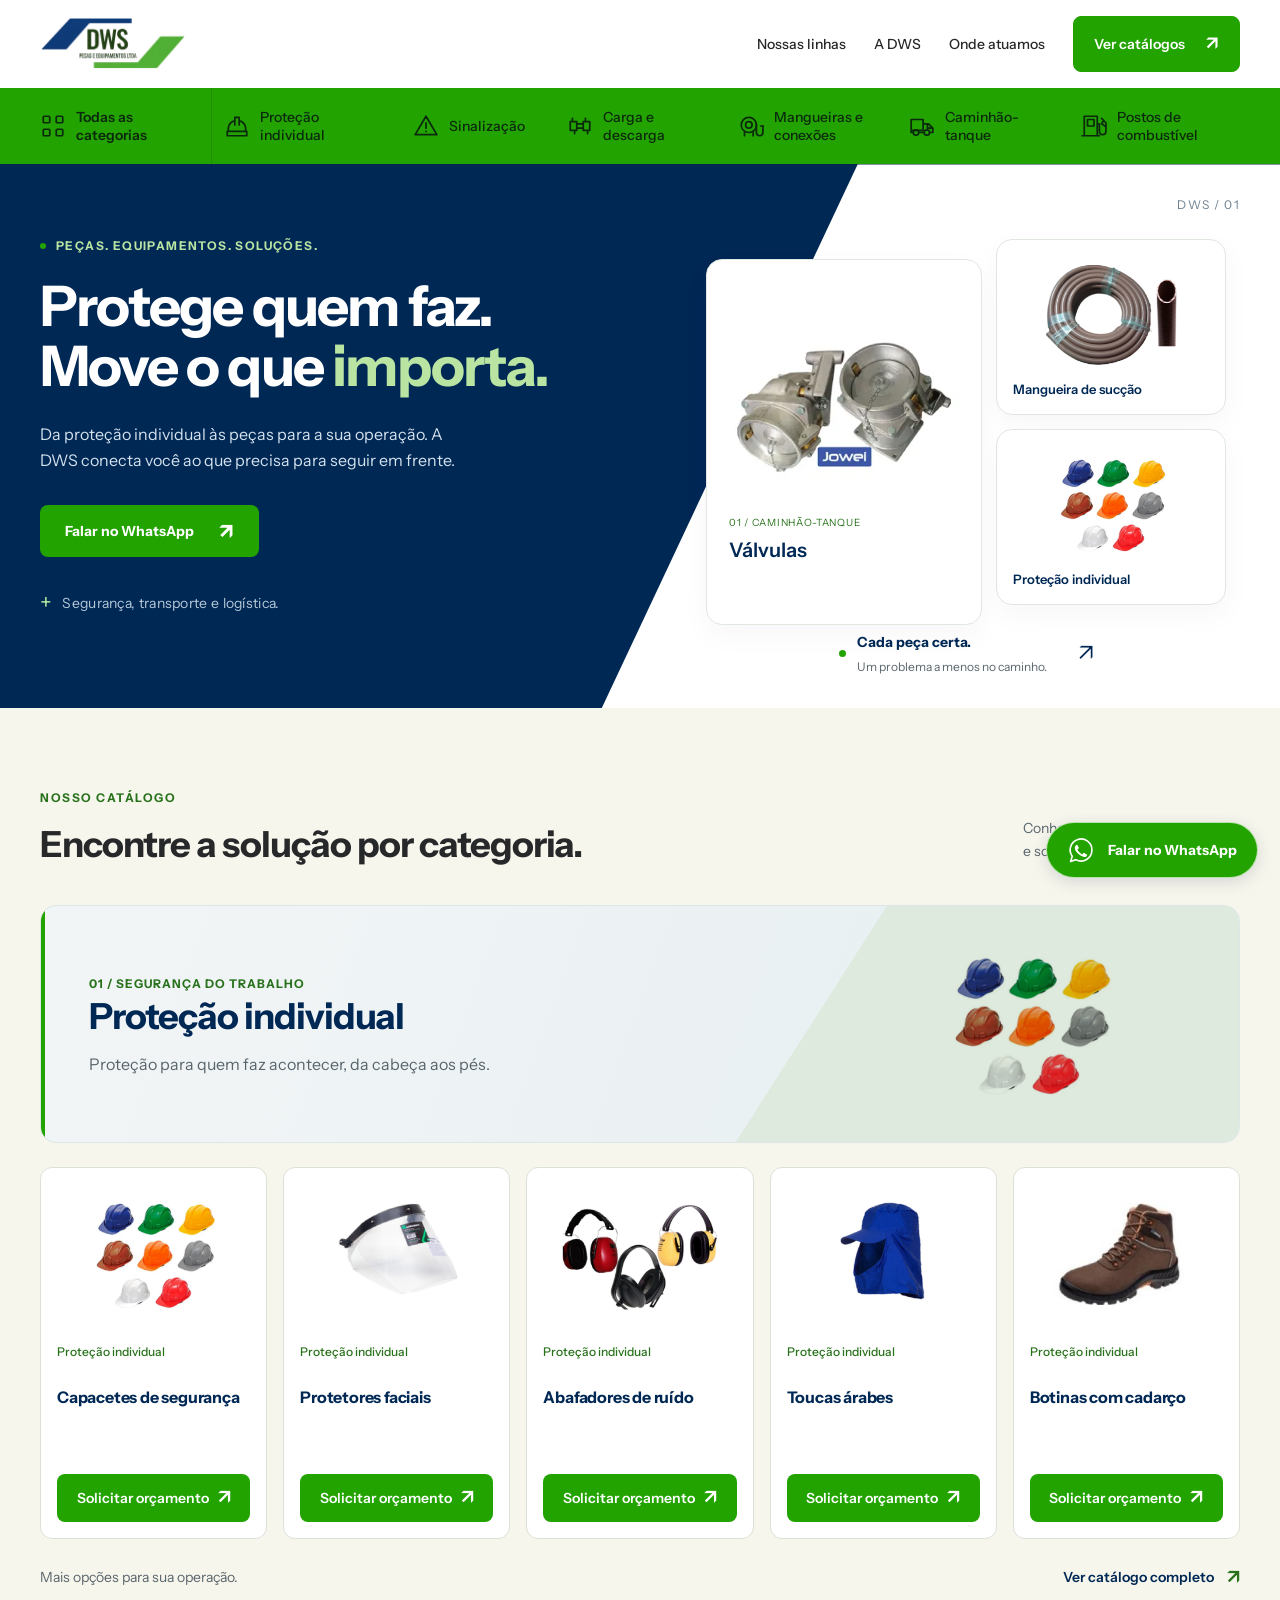
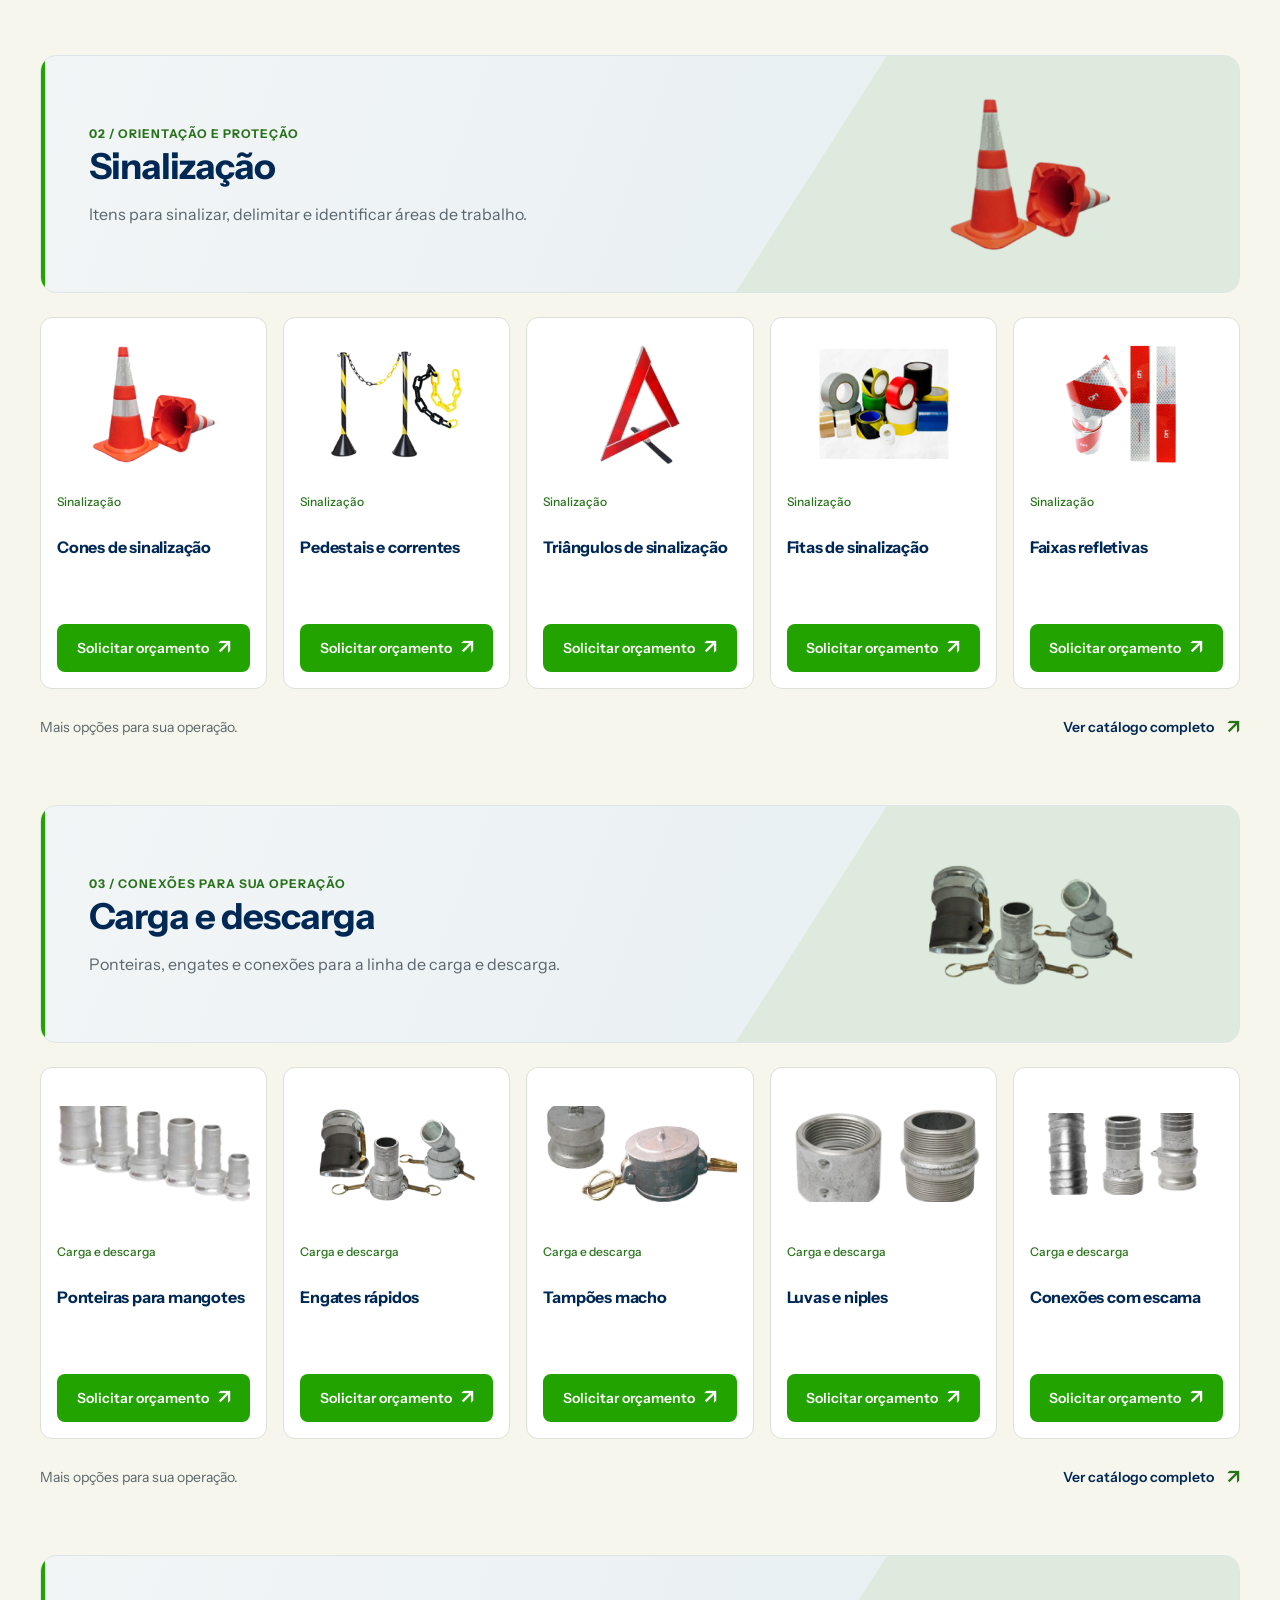
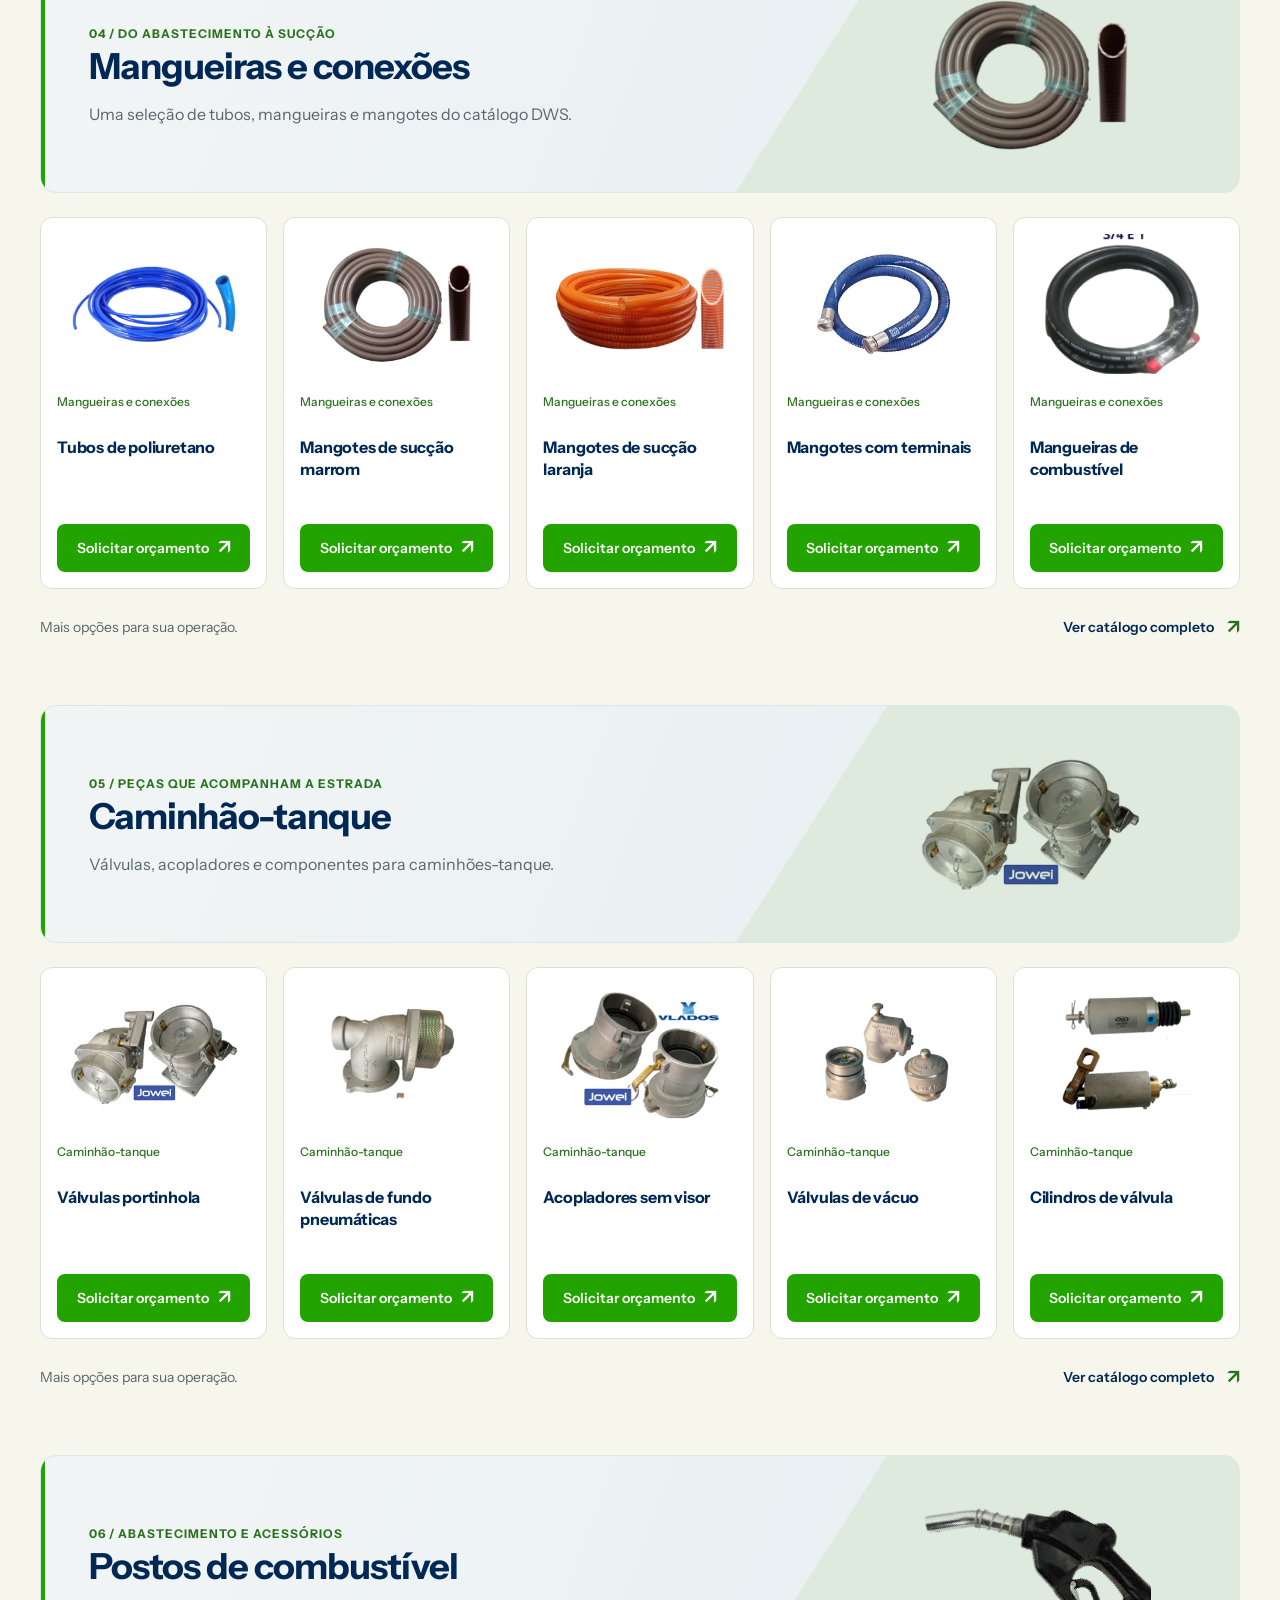
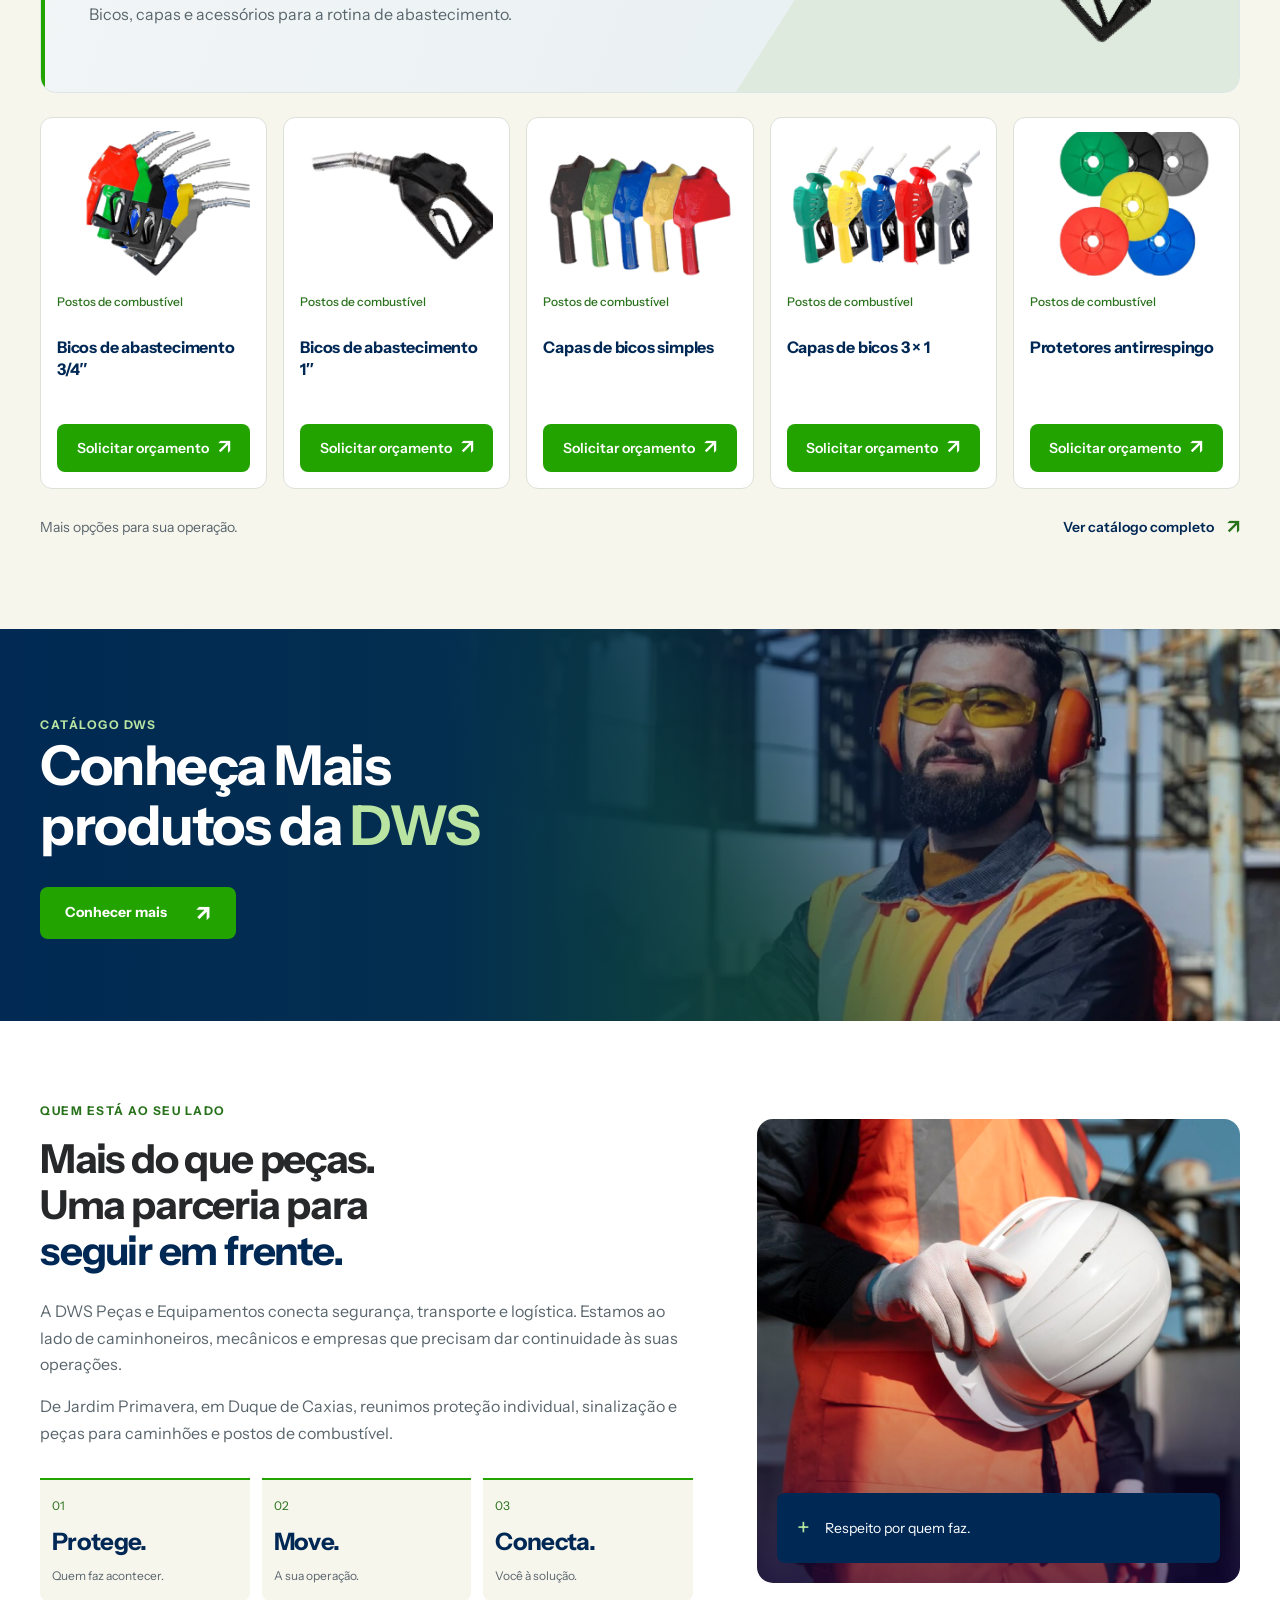
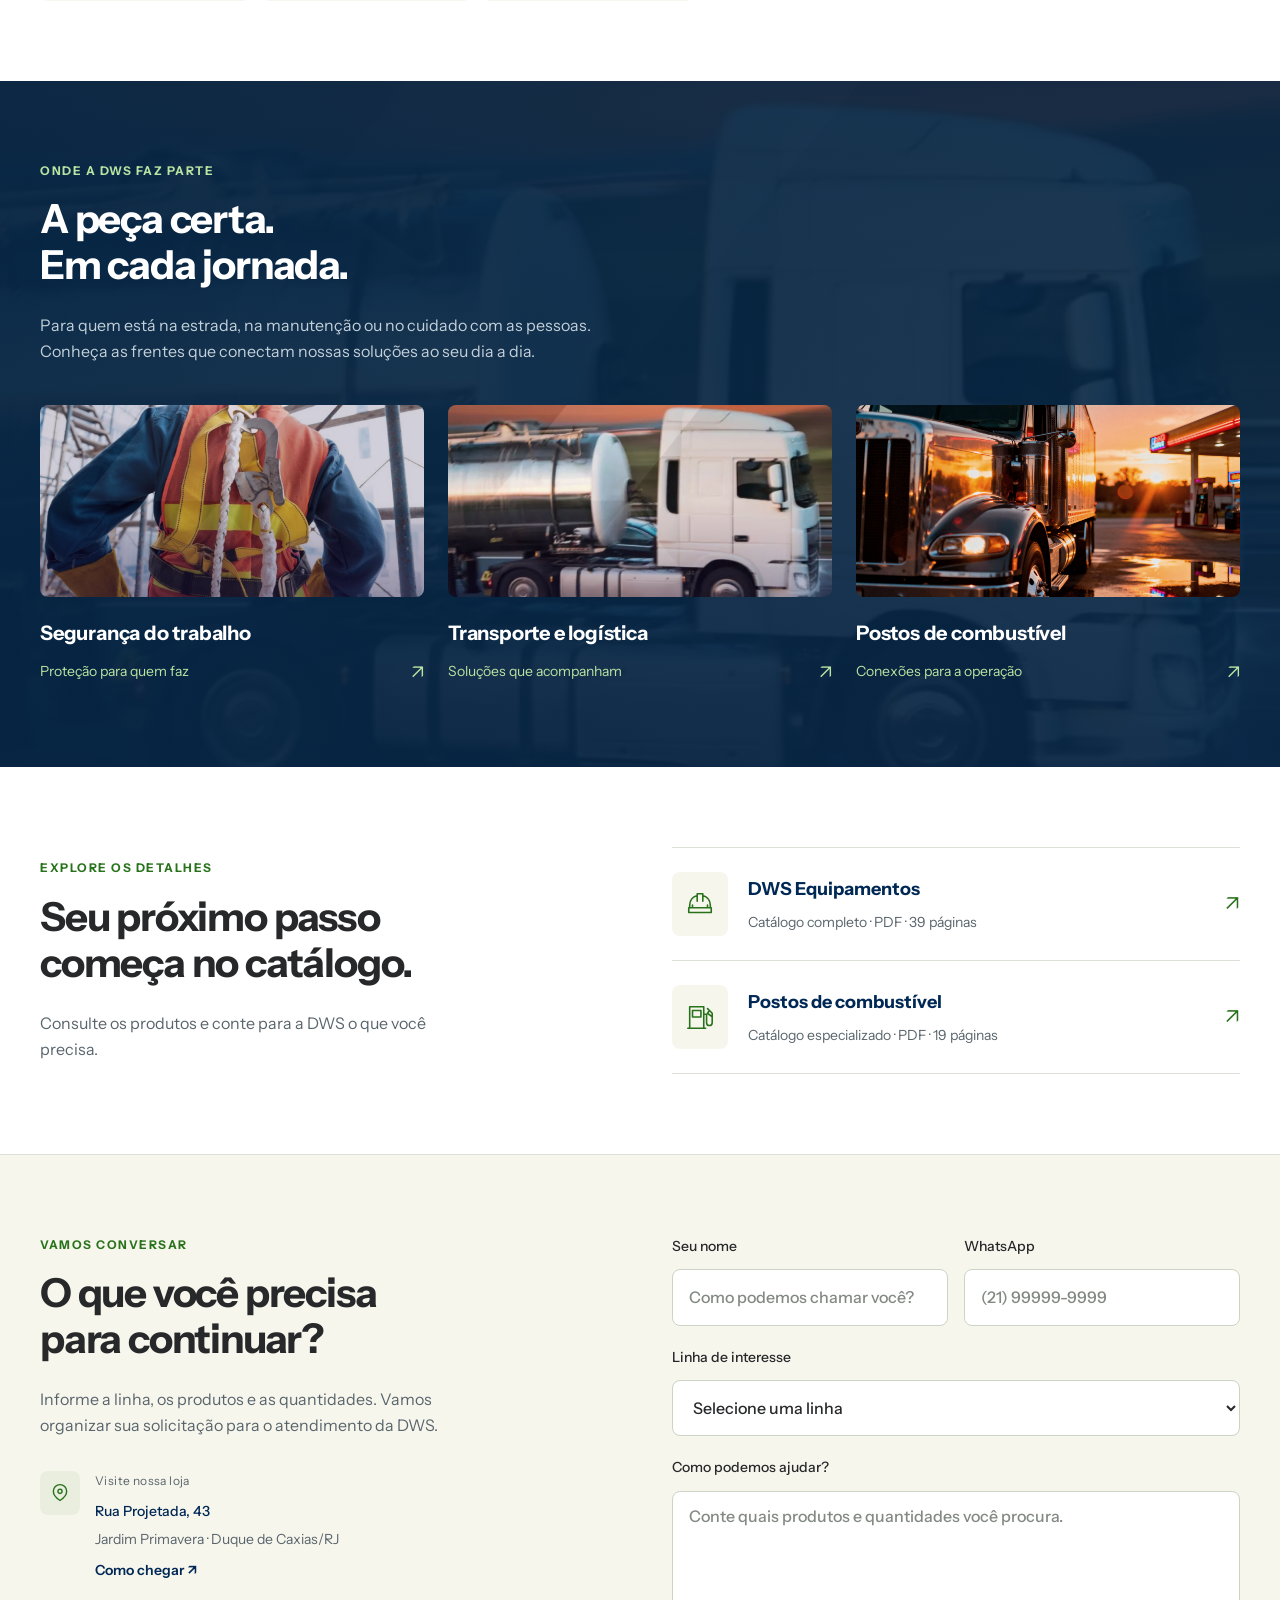
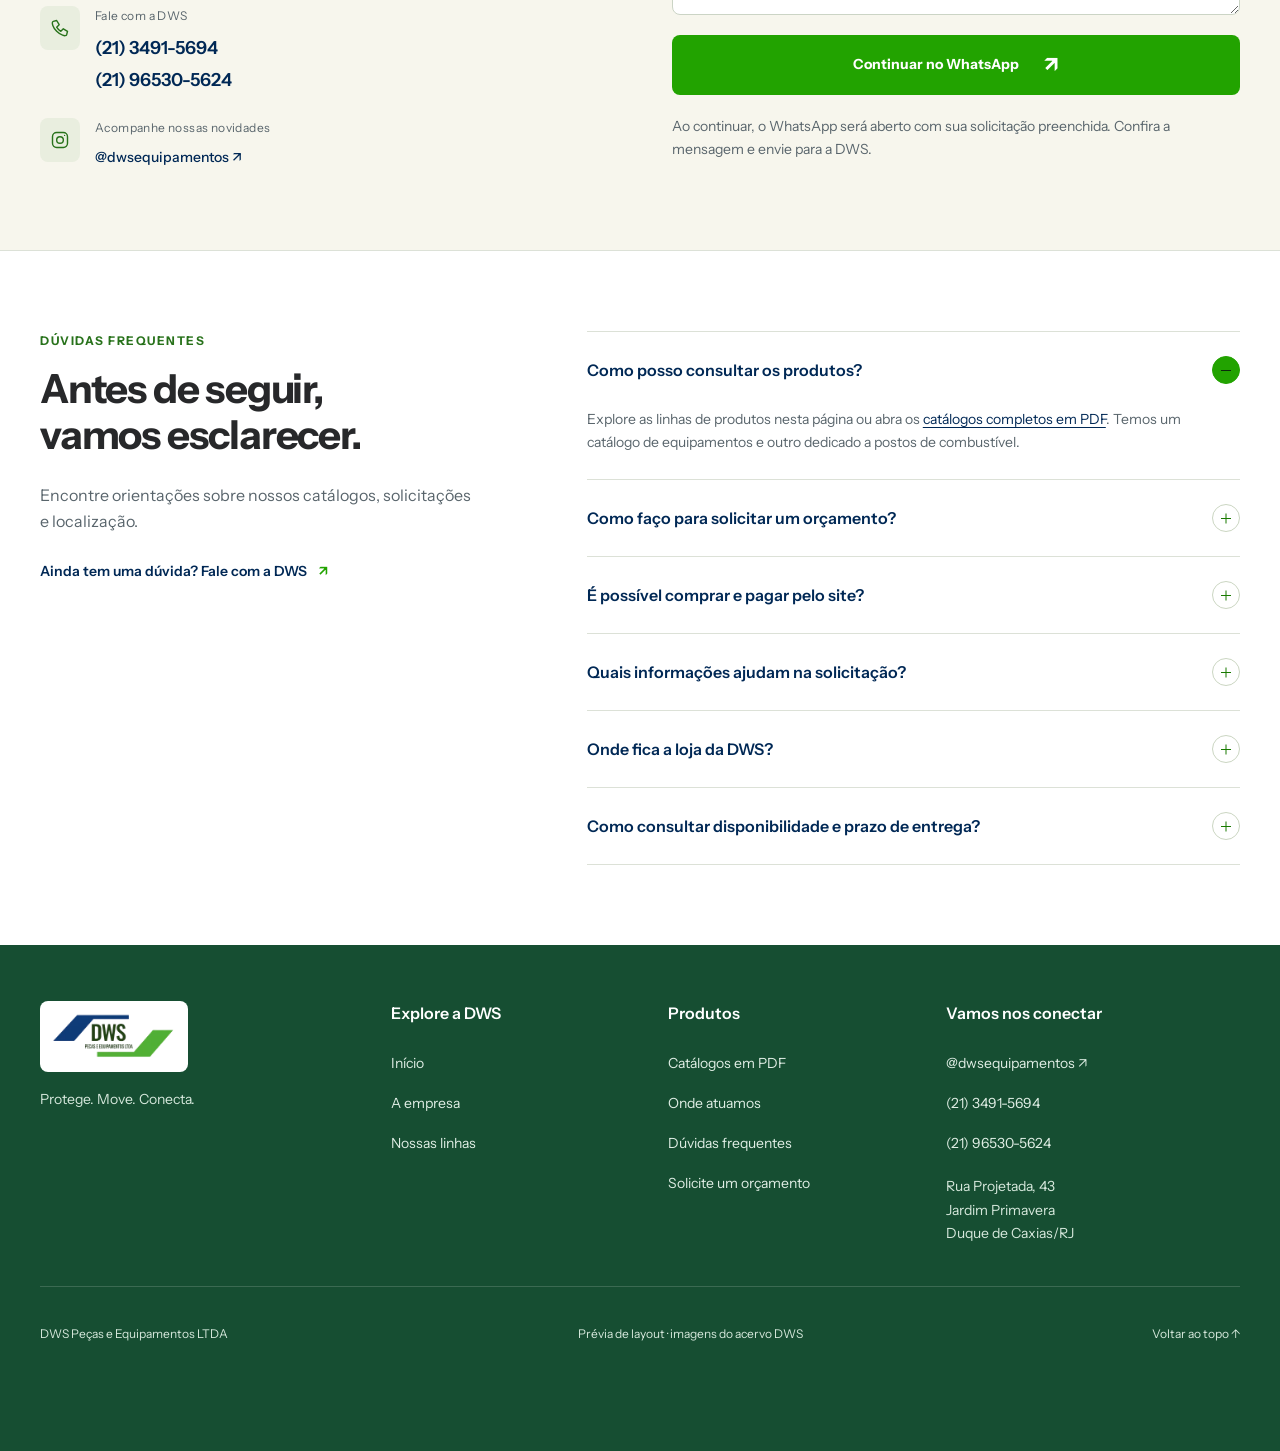
==== commit 7a07fd1f: "feat: refresh hero composition and green button labels" ====
--- a/index.html
+++ b/index.html
@@ -5,7 +5,7 @@
 <meta name="robots" content="noindex,nofollow">
 <meta name="description" content="Conheça a DWS: equipamentos de proteção, sinalização e peças para transporte, carga e descarga e postos de combustível.">
 <title>DWS | Protege. Move. Conecta.</title>
-<link rel="stylesheet" href="styles.css?v=20261125-departments"><script src="app.js?v=20261125-departments" defer></script>
+<link rel="stylesheet" href="styles.css?v=20261125-hero"><script src="app.js?v=20261125-departments" defer></script>
 </head>
 <body>
 <a class="skip" href="#conteudo">Pular para o conteúdo</a>
@@ -13,7 +13,7 @@
 <header class="header"><a href="#inicio" class="brand" aria-label="DWS, início"><img src="assets/acervo/2025/10/dws_logo_1-300x113.webp" alt="DWS Peças e Equipamentos"></a><button class="menu-toggle" aria-expanded="false" aria-controls="nav">Menu <span aria-hidden="true">☰</span></button><nav id="nav" aria-label="Menu principal"><a href="#produtos">Nossas linhas</a><a href="#empresa">A DWS</a><a href="#segmentos">Onde atuamos</a><a class="nav-cta" href="#catalogos">Ver catálogos <span aria-hidden="true">↗</span></a></nav></header>
 <nav class="category-strip" aria-label="Categorias de produtos"><div class="category-scroll"><ul class="category-track"><li class="all-categories"><a href="#produtos"><svg viewBox="0 0 24 24" fill="none" stroke="currentColor" stroke-width="1.6" stroke-linecap="round" stroke-linejoin="round" aria-hidden="true"><rect x="3" y="3" width="6" height="6" rx="1"/><rect x="15" y="3" width="6" height="6" rx="1"/><rect x="3" y="15" width="6" height="6" rx="1"/><rect x="15" y="15" width="6" height="6" rx="1"/></svg><span>Todas as<br>categorias</span></a></li><li><a href="#protecao-individual"><svg viewBox="0 0 24 24" fill="none" stroke="currentColor" stroke-width="1.6" stroke-linecap="round" stroke-linejoin="round" aria-hidden="true"><path d="M4 17v-3a8 8 0 0 1 6-7m4 0a8 8 0 0 1 6 7v3M10 11V4h4v7M3 17h18v4H3z"/></svg><span>Proteção individual</span></a></li><li><a href="#sinalizacao"><svg viewBox="0 0 24 24" fill="none" stroke="currentColor" stroke-width="1.6" stroke-linecap="round" stroke-linejoin="round" aria-hidden="true"><path d="m12 3 10 17H2L12 3Zm0 6v5m0 3h.01"/></svg><span>Sinalização</span></a></li><li><a href="#carga-descarga"><svg viewBox="0 0 24 24" fill="none" stroke="currentColor" stroke-width="1.6" stroke-linecap="round" stroke-linejoin="round" aria-hidden="true"><path d="M3 8h6v8H3zm12 0h6v8h-6zM9 10h6m-6 4h6M5 5v3m2 8v3m10-14v3m2 8v3"/></svg><span>Carga e descarga</span></a></li><li><a href="#mangueiras-acessorios"><svg viewBox="0 0 24 24" fill="none" stroke="currentColor" stroke-width="1.6" stroke-linecap="round" stroke-linejoin="round" aria-hidden="true"><circle cx="10" cy="11" r="7"/><circle cx="10" cy="11" r="3"/><path d="M17 11v7a3 3 0 0 0 6 0v-6m-2 0h3M6 18v3m8-3v3"/></svg><span>Mangueiras e conexões</span></a></li><li><a href="#caminhao-tanque"><svg viewBox="0 0 24 24" fill="none" stroke="currentColor" stroke-width="1.6" stroke-linecap="round" stroke-linejoin="round" aria-hidden="true"><path d="M2 6h11v10H2zM13 10h5l4 4v4h-3M13 18H9m-7-2v2h2M17 10v4h5"/><circle cx="6.5" cy="18" r="2.5"/><circle cx="16.5" cy="18" r="2.5"/></svg><span>Caminhão-tanque</span></a></li><li><a href="#postos-combustivel"><svg viewBox="0 0 24 24" fill="none" stroke="currentColor" stroke-width="1.6" stroke-linecap="round" stroke-linejoin="round" aria-hidden="true"><path d="M3 21V3h12v18M1 21h16M6 6h6v6H6zM15 10h2v7a3 3 0 0 0 6 0V9l-4-4m2 2-2 3 3 2"/></svg><span>Postos de combustível</span></a></li></ul></div></nav>
 <main id="conteudo">
-<section class="hero" id="inicio"><div class="hero-diagonal" aria-hidden="true"></div><div class="hero-copy"><div class="eyebrow light"><span></span> PEÇAS. EQUIPAMENTOS. SOLUÇÕES.</div><h1>Protege quem faz.<br>Move o que <em>importa.</em></h1><p>Da proteção individual às peças para a sua operação. A DWS conecta você ao que precisa para seguir em frente.</p><a class="button button-white" href="https://tintim.link/whatsapp/1ec4d4e8-ebbb-450b-a565-7f957d468dba/5afafb10-a6eb-40c8-9ac7-45c1656ad059?text=Ol%C3%A1%2C%20DWS%21%20Gostaria%20de%20falar%20com%20a%20equipe%20sobre%20pe%C3%A7as%20e%20equipamentos.">Falar no WhatsApp <span aria-hidden="true">↗</span></a><div class="hero-footnote"><span class="little-cross" aria-hidden="true">+</span> Segurança, transporte e logística.</div></div><div class="hero-visual"><span class="hero-ring" aria-hidden="true"></span><img class="hero-product" src="assets/acervo/2025/10/Group-48096907.webp" alt="Engates e conexões metálicas da linha DWS"><div class="product-caption"><span class="caption-dot"></span><div><strong>Cada peça certa.</strong><span>Um problema a menos no caminho.</span></div><span aria-hidden="true">↗</span></div><span class="hero-index" aria-hidden="true">DWS / 01</span></div></section>
+<section class="hero" id="inicio"><div class="hero-diagonal" aria-hidden="true"></div><div class="hero-copy"><div class="eyebrow light"><span></span> PEÇAS. EQUIPAMENTOS. SOLUÇÕES.</div><h1>Protege quem faz.<br>Move o que <em>importa.</em></h1><p>Da proteção individual às peças para a sua operação. A DWS conecta você ao que precisa para seguir em frente.</p><a class="button button-white" href="https://tintim.link/whatsapp/1ec4d4e8-ebbb-450b-a565-7f957d468dba/5afafb10-a6eb-40c8-9ac7-45c1656ad059?text=Ol%C3%A1%2C%20DWS%21%20Gostaria%20de%20falar%20com%20a%20equipe%20sobre%20pe%C3%A7as%20e%20equipamentos.">Falar no WhatsApp <span aria-hidden="true">↗</span></a><div class="hero-footnote"><span class="little-cross" aria-hidden="true">+</span> Segurança, transporte e logística.</div></div><div class="hero-visual"><div class="hero-showcase" aria-label="Produtos das linhas DWS"><figure class="hero-feature hero-feature--valves"><img src="assets/acervo/2025/10/Group-48096901.webp" alt="Válvulas portinhola metálicas" width="305" height="226" fetchpriority="high"><figcaption><span>01 / CAMINHÃO-TANQUE</span><strong>Válvulas</strong></figcaption></figure><figure class="hero-feature hero-feature--hose"><img src="assets/acervo/2025/10/group_48096861.webp" alt="Mangueira de sucção marrom em rolo" width="305" height="224"><figcaption><strong>Mangueira de sucção</strong></figcaption></figure><figure class="hero-feature hero-feature--ppe"><img src="assets/acervo/2025/10/group_48096856.webp" alt="Capacetes de proteção individual em diversas cores" width="305" height="224"><figcaption><strong>Proteção individual</strong></figcaption></figure></div><div class="product-caption"><span class="caption-dot"></span><div><strong>Cada peça certa.</strong><span>Um problema a menos no caminho.</span></div><span aria-hidden="true">↗</span></div><span class="hero-index" aria-hidden="true">DWS / 01</span></div></section>
 <section class="products products--departments section" id="produtos"><div class="section-heading"><div><div class="eyebrow">NOSSO CATÁLOGO</div><h2>Encontre a solução por categoria.</h2></div><p>Conheça os produtos de cada linha<br>e solicite seu orçamento.</p></div><div class="departments"><section class="department" id="protecao-individual" aria-labelledby="title-protecao-individual"><div class="department-banner"><div class="department-banner-copy"><span class="eyebrow">01 / SEGURANÇA DO TRABALHO</span><h3 id="title-protecao-individual">Proteção individual</h3><p>Proteção para quem faz acontecer, da cabeça aos pés.</p></div><div class="department-banner-visual" aria-hidden="true"><img src="assets/acervo/2025/10/group_48096856.webp" alt="" loading="lazy"></div></div><div class="department-products"><article class="catalog-item" data-product="Capacetes de segurança"><div class="catalog-visual"><img src="assets/acervo/2025/10/group_48096856.webp" alt="Capacetes de segurança" loading="lazy"></div><div class="catalog-item-content"><span class="catalog-item-line">Proteção individual</span><h4>Capacetes de segurança</h4><a class="catalog-order" href="https://tintim.link/whatsapp/1ec4d4e8-ebbb-450b-a565-7f957d468dba/5afafb10-a6eb-40c8-9ac7-45c1656ad059?text=Ol%C3%A1%2C%20DWS%21%20Gostaria%20de%20solicitar%20um%20or%C3%A7amento%20de%20Capacetes%20de%20seguran%C3%A7a.%20Categoria%3A%20Prote%C3%A7%C3%A3o%20individual." aria-label="Solicitar orçamento: Capacetes de segurança"><span>Solicitar orçamento</span><span aria-hidden="true">↗</span></a></div></article><article class="catalog-item" data-product="Protetores faciais"><div class="catalog-visual"><img src="assets/acervo/2025/10/group_48096853.webp" alt="Protetores faciais" loading="lazy"></div><div class="catalog-item-content"><span class="catalog-item-line">Proteção individual</span><h4>Protetores faciais</h4><a class="catalog-order" href="https://tintim.link/whatsapp/1ec4d4e8-ebbb-450b-a565-7f957d468dba/5afafb10-a6eb-40c8-9ac7-45c1656ad059?text=Ol%C3%A1%2C%20DWS%21%20Gostaria%20de%20solicitar%20um%20or%C3%A7amento%20de%20Protetores%20faciais.%20Categoria%3A%20Prote%C3%A7%C3%A3o%20individual." aria-label="Solicitar orçamento: Protetores faciais"><span>Solicitar orçamento</span><span aria-hidden="true">↗</span></a></div></article><article class="catalog-item" data-product="Abafadores de ruído"><div class="catalog-visual"><img src="assets/acervo/2025/10/group_48096858.webp" alt="Abafadores de ruído" loading="lazy"></div><div class="catalog-item-content"><span class="catalog-item-line">Proteção individual</span><h4>Abafadores de ruído</h4><a class="catalog-order" href="https://tintim.link/whatsapp/1ec4d4e8-ebbb-450b-a565-7f957d468dba/5afafb10-a6eb-40c8-9ac7-45c1656ad059?text=Ol%C3%A1%2C%20DWS%21%20Gostaria%20de%20solicitar%20um%20or%C3%A7amento%20de%20Abafadores%20de%20ru%C3%ADdo.%20Categoria%3A%20Prote%C3%A7%C3%A3o%20individual." aria-label="Solicitar orçamento: Abafadores de ruído"><span>Solicitar orçamento</span><span aria-hidden="true">↗</span></a></div></article><article class="catalog-item" data-product="Toucas árabes"><div class="catalog-visual"><img src="assets/acervo/2025/10/group_48096851.webp" alt="Toucas árabes" loading="lazy"></div><div class="catalog-item-content"><span class="catalog-item-line">Proteção individual</span><h4>Toucas árabes</h4><a class="catalog-order" href="https://tintim.link/whatsapp/1ec4d4e8-ebbb-450b-a565-7f957d468dba/5afafb10-a6eb-40c8-9ac7-45c1656ad059?text=Ol%C3%A1%2C%20DWS%21%20Gostaria%20de%20solicitar%20um%20or%C3%A7amento%20de%20Toucas%20%C3%A1rabes.%20Categoria%3A%20Prote%C3%A7%C3%A3o%20individual." aria-label="Solicitar orçamento: Toucas árabes"><span>Solicitar orçamento</span><span aria-hidden="true">↗</span></a></div></article><article class="catalog-item" data-product="Botinas com cadarço"><div class="catalog-visual"><img src="assets/acervo/2025/11/Group-48096914.webp" alt="Botinas com cadarço" loading="lazy"></div><div class="catalog-item-content"><span class="catalog-item-line">Proteção individual</span><h4>Botinas com cadarço</h4><a class="catalog-order" href="https://tintim.link/whatsapp/1ec4d4e8-ebbb-450b-a565-7f957d468dba/5afafb10-a6eb-40c8-9ac7-45c1656ad059?text=Ol%C3%A1%2C%20DWS%21%20Gostaria%20de%20solicitar%20um%20or%C3%A7amento%20de%20Botinas%20com%20cadar%C3%A7o.%20Categoria%3A%20Prote%C3%A7%C3%A3o%20individual." aria-label="Solicitar orçamento: Botinas com cadarço"><span>Solicitar orçamento</span><span aria-hidden="true">↗</span></a></div></article></div><div class="department-footer"><span>Mais opções para sua operação.</span><a href="Catalagos/CATÁLOGO DWS EQUIPAMENTOS (11).pdf" target="_blank" rel="noopener">Ver catálogo completo <span aria-hidden="true">↗</span></a></div></section><section class="department" id="sinalizacao" aria-labelledby="title-sinalizacao"><div class="department-banner"><div class="department-banner-copy"><span class="eyebrow">02 / ORIENTAÇÃO E PROTEÇÃO</span><h3 id="title-sinalizacao">Sinalização</h3><p>Itens para sinalizar, delimitar e identificar áreas de trabalho.</p></div><div class="department-banner-visual" aria-hidden="true"><img src="assets/acervo/2025/10/group_48096878.webp" alt="" loading="lazy"></div></div><div class="department-products"><article class="catalog-item" data-product="Cones de sinalização"><div class="catalog-visual"><img src="assets/acervo/2025/10/group_48096878.webp" alt="Cones de sinalização" loading="lazy"></div><div class="catalog-item-content"><span class="catalog-item-line">Sinalização</span><h4>Cones de sinalização</h4><a class="catalog-order" href="https://tintim.link/whatsapp/1ec4d4e8-ebbb-450b-a565-7f957d468dba/5afafb10-a6eb-40c8-9ac7-45c1656ad059?text=Ol%C3%A1%2C%20DWS%21%20Gostaria%20de%20solicitar%20um%20or%C3%A7amento%20de%20Cones%20de%20sinaliza%C3%A7%C3%A3o.%20Categoria%3A%20Sinaliza%C3%A7%C3%A3o." aria-label="Solicitar orçamento: Cones de sinalização"><span>Solicitar orçamento</span><span aria-hidden="true">↗</span></a></div></article><article class="catalog-item" data-product="Pedestais e correntes"><div class="catalog-visual"><img src="assets/acervo/2025/10/group_48096880.webp" alt="Pedestais e correntes" loading="lazy"></div><div class="catalog-item-content"><span class="catalog-item-line">Sinalização</span><h4>Pedestais e correntes</h4><a class="catalog-order" href="https://tintim.link/whatsapp/1ec4d4e8-ebbb-450b-a565-7f957d468dba/5afafb10-a6eb-40c8-9ac7-45c1656ad059?text=Ol%C3%A1%2C%20DWS%21%20Gostaria%20de%20solicitar%20um%20or%C3%A7amento%20de%20Pedestais%20e%20correntes.%20Categoria%3A%20Sinaliza%C3%A7%C3%A3o." aria-label="Solicitar orçamento: Pedestais e correntes"><span>Solicitar orçamento</span><span aria-hidden="true">↗</span></a></div></article><article class="catalog-item" data-product="Triângulos de sinalização"><div class="catalog-visual"><img src="assets/acervo/2025/10/group_48096874.webp" alt="Triângulos de sinalização" loading="lazy"></div><div class="catalog-item-content"><span class="catalog-item-line">Sinalização</span><h4>Triângulos de sinalização</h4><a class="catalog-order" href="https://tintim.link/whatsapp/1ec4d4e8-ebbb-450b-a565-7f957d468dba/5afafb10-a6eb-40c8-9ac7-45c1656ad059?text=Ol%C3%A1%2C%20DWS%21%20Gostaria%20de%20solicitar%20um%20or%C3%A7amento%20de%20Tri%C3%A2ngulos%20de%20sinaliza%C3%A7%C3%A3o.%20Categoria%3A%20Sinaliza%C3%A7%C3%A3o." aria-label="Solicitar orçamento: Triângulos de sinalização"><span>Solicitar orçamento</span><span aria-hidden="true">↗</span></a></div></article><article class="catalog-item" data-product="Fitas de sinalização"><div class="catalog-visual"><img src="assets/acervo/2025/10/group_48096875.webp" alt="Fitas de sinalização" loading="lazy"></div><div class="catalog-item-content"><span class="catalog-item-line">Sinalização</span><h4>Fitas de sinalização</h4><a class="catalog-order" href="https://tintim.link/whatsapp/1ec4d4e8-ebbb-450b-a565-7f957d468dba/5afafb10-a6eb-40c8-9ac7-45c1656ad059?text=Ol%C3%A1%2C%20DWS%21%20Gostaria%20de%20solicitar%20um%20or%C3%A7amento%20de%20Fitas%20de%20sinaliza%C3%A7%C3%A3o.%20Categoria%3A%20Sinaliza%C3%A7%C3%A3o." aria-label="Solicitar orçamento: Fitas de sinalização"><span>Solicitar orçamento</span><span aria-hidden="true">↗</span></a></div></article><article class="catalog-item" data-product="Faixas refletivas"><div class="catalog-visual"><img src="assets/acervo/2025/10/group_48096883.webp" alt="Faixas refletivas" loading="lazy"></div><div class="catalog-item-content"><span class="catalog-item-line">Sinalização</span><h4>Faixas refletivas</h4><a class="catalog-order" href="https://tintim.link/whatsapp/1ec4d4e8-ebbb-450b-a565-7f957d468dba/5afafb10-a6eb-40c8-9ac7-45c1656ad059?text=Ol%C3%A1%2C%20DWS%21%20Gostaria%20de%20solicitar%20um%20or%C3%A7amento%20de%20Faixas%20refletivas.%20Categoria%3A%20Sinaliza%C3%A7%C3%A3o." aria-label="Solicitar orçamento: Faixas refletivas"><span>Solicitar orçamento</span><span aria-hidden="true">↗</span></a></div></article></div><div class="department-footer"><span>Mais opções para sua operação.</span><a href="Catalagos/CATÁLOGO DWS EQUIPAMENTOS (11).pdf" target="_blank" rel="noopener">Ver catálogo completo <span aria-hidden="true">↗</span></a></div></section><section class="department" id="carga-descarga" aria-labelledby="title-carga-descarga"><div class="department-banner"><div class="department-banner-copy"><span class="eyebrow">03 / CONEXÕES PARA SUA OPERAÇÃO</span><h3 id="title-carga-descarga">Carga e descarga</h3><p>Ponteiras, engates e conexões para a linha de carga e descarga.</p></div><div class="department-banner-visual" aria-hidden="true"><img src="assets/acervo/2025/10/group_48096840.webp" alt="" loading="lazy"></div></div><div class="department-products"><article class="catalog-item" data-product="Ponteiras para mangotes"><div class="catalog-visual"><span class="product-crop" style="--crop-aspect:154/76;--sheet-width:343.50649%;--sheet-height:584.21053%;--sheet-left:-10.38961%;--sheet-top:-192.10526%"><img src="assets/catalogo/conexoes-carga.png" alt="Ponteiras para mangotes" loading="lazy"></span></div><div class="catalog-item-content"><span class="catalog-item-line">Carga e descarga</span><h4>Ponteiras para mangotes</h4><a class="catalog-order" href="https://tintim.link/whatsapp/1ec4d4e8-ebbb-450b-a565-7f957d468dba/5afafb10-a6eb-40c8-9ac7-45c1656ad059?text=Ol%C3%A1%2C%20DWS%21%20Gostaria%20de%20solicitar%20um%20or%C3%A7amento%20de%20Ponteiras%20para%20mangotes.%20Categoria%3A%20Carga%20e%20descarga." aria-label="Solicitar orçamento: Ponteiras para mangotes"><span>Solicitar orçamento</span><span aria-hidden="true">↗</span></a></div></article><article class="catalog-item" data-product="Engates rápidos"><div class="catalog-visual"><img src="assets/acervo/2025/10/group_48096840.webp" alt="Engates rápidos" loading="lazy"></div><div class="catalog-item-content"><span class="catalog-item-line">Carga e descarga</span><h4>Engates rápidos</h4><a class="catalog-order" href="https://tintim.link/whatsapp/1ec4d4e8-ebbb-450b-a565-7f957d468dba/5afafb10-a6eb-40c8-9ac7-45c1656ad059?text=Ol%C3%A1%2C%20DWS%21%20Gostaria%20de%20solicitar%20um%20or%C3%A7amento%20de%20Engates%20r%C3%A1pidos.%20Categoria%3A%20Carga%20e%20descarga." aria-label="Solicitar orçamento: Engates rápidos"><span>Solicitar orçamento</span><span aria-hidden="true">↗</span></a></div></article><article class="catalog-item" data-product="Tampões macho"><div class="catalog-visual"><span class="product-crop" style="--crop-aspect:153/76;--sheet-width:345.75163%;--sheet-height:584.21053%;--sheet-left:-121.56863%;--sheet-top:-328.94737%"><img src="assets/catalogo/conexoes-carga.png" alt="Tampões macho" loading="lazy"></span></div><div class="catalog-item-content"><span class="catalog-item-line">Carga e descarga</span><h4>Tampões macho</h4><a class="catalog-order" href="https://tintim.link/whatsapp/1ec4d4e8-ebbb-450b-a565-7f957d468dba/5afafb10-a6eb-40c8-9ac7-45c1656ad059?text=Ol%C3%A1%2C%20DWS%21%20Gostaria%20de%20solicitar%20um%20or%C3%A7amento%20de%20Tamp%C3%B5es%20macho.%20Categoria%3A%20Carga%20e%20descarga." aria-label="Solicitar orçamento: Tampões macho"><span>Solicitar orçamento</span><span aria-hidden="true">↗</span></a></div></article><article class="catalog-item" data-product="Luvas e niples"><div class="catalog-visual"><span class="product-crop" style="--crop-aspect:152/76;--sheet-width:348.02632%;--sheet-height:584.21053%;--sheet-left:-10.52632%;--sheet-top:-460.52632%"><img src="assets/catalogo/conexoes-carga.png" alt="Luvas e niples" loading="lazy"></span></div><div class="catalog-item-content"><span class="catalog-item-line">Carga e descarga</span><h4>Luvas e niples</h4><a class="catalog-order" href="https://tintim.link/whatsapp/1ec4d4e8-ebbb-450b-a565-7f957d468dba/5afafb10-a6eb-40c8-9ac7-45c1656ad059?text=Ol%C3%A1%2C%20DWS%21%20Gostaria%20de%20solicitar%20um%20or%C3%A7amento%20de%20Luvas%20e%20niples.%20Categoria%3A%20Carga%20e%20descarga." aria-label="Solicitar orçamento: Luvas e niples"><span>Solicitar orçamento</span><span aria-hidden="true">↗</span></a></div></article><article class="catalog-item" data-product="Conexões com escama"><div class="catalog-visual"><span class="product-crop" style="--crop-aspect:155/66;--sheet-width:341.29032%;--sheet-height:672.72727%;--sheet-left:-230.96774%;--sheet-top:-393.93939%"><img src="assets/catalogo/conexoes-carga.png" alt="Conexões com escama" loading="lazy"></span></div><div class="catalog-item-content"><span class="catalog-item-line">Carga e descarga</span><h4>Conexões com escama</h4><a class="catalog-order" href="https://tintim.link/whatsapp/1ec4d4e8-ebbb-450b-a565-7f957d468dba/5afafb10-a6eb-40c8-9ac7-45c1656ad059?text=Ol%C3%A1%2C%20DWS%21%20Gostaria%20de%20solicitar%20um%20or%C3%A7amento%20de%20Conex%C3%B5es%20com%20escama.%20Categoria%3A%20Carga%20e%20descarga." aria-label="Solicitar orçamento: Conexões com escama"><span>Solicitar orçamento</span><span aria-hidden="true">↗</span></a></div></article></div><div class="department-footer"><span>Mais opções para sua operação.</span><a href="Catalagos/CATÁLOGO DWS EQUIPAMENTOS (11).pdf" target="_blank" rel="noopener">Ver catálogo completo <span aria-hidden="true">↗</span></a></div></section><section class="department" id="mangueiras-acessorios" aria-labelledby="title-mangueiras-acessorios"><div class="department-banner"><div class="department-banner-copy"><span class="eyebrow">04 / DO ABASTECIMENTO À SUCÇÃO</span><h3 id="title-mangueiras-acessorios">Mangueiras e conexões</h3><p>Uma seleção de tubos, mangueiras e mangotes do catálogo DWS.</p></div><div class="department-banner-visual" aria-hidden="true"><img src="assets/acervo/2025/10/group_48096861.webp" alt="" loading="lazy"></div></div><div class="department-products"><article class="catalog-item" data-product="Tubos de poliuretano"><div class="catalog-visual"><img src="assets/acervo/2025/10/group_48096839.webp" alt="Tubos de poliuretano" loading="lazy"></div><div class="catalog-item-content"><span class="catalog-item-line">Mangueiras e conexões</span><h4>Tubos de poliuretano</h4><a class="catalog-order" href="https://tintim.link/whatsapp/1ec4d4e8-ebbb-450b-a565-7f957d468dba/5afafb10-a6eb-40c8-9ac7-45c1656ad059?text=Ol%C3%A1%2C%20DWS%21%20Gostaria%20de%20solicitar%20um%20or%C3%A7amento%20de%20Tubos%20de%20poliuretano.%20Categoria%3A%20Mangueiras%20e%20conex%C3%B5es." aria-label="Solicitar orçamento: Tubos de poliuretano"><span>Solicitar orçamento</span><span aria-hidden="true">↗</span></a></div></article><article class="catalog-item" data-product="Mangotes de sucção marrom"><div class="catalog-visual"><img src="assets/acervo/2025/10/group_48096861.webp" alt="Mangotes de sucção marrom" loading="lazy"></div><div class="catalog-item-content"><span class="catalog-item-line">Mangueiras e conexões</span><h4>Mangotes de sucção marrom</h4><a class="catalog-order" href="https://tintim.link/whatsapp/1ec4d4e8-ebbb-450b-a565-7f957d468dba/5afafb10-a6eb-40c8-9ac7-45c1656ad059?text=Ol%C3%A1%2C%20DWS%21%20Gostaria%20de%20solicitar%20um%20or%C3%A7amento%20de%20Mangotes%20de%20suc%C3%A7%C3%A3o%20marrom.%20Categoria%3A%20Mangueiras%20e%20conex%C3%B5es." aria-label="Solicitar orçamento: Mangotes de sucção marrom"><span>Solicitar orçamento</span><span aria-hidden="true">↗</span></a></div></article><article class="catalog-item" data-product="Mangotes de sucção laranja"><div class="catalog-visual"><img src="assets/acervo/2025/10/group_48096863.webp" alt="Mangotes de sucção laranja" loading="lazy"></div><div class="catalog-item-content"><span class="catalog-item-line">Mangueiras e conexões</span><h4>Mangotes de sucção laranja</h4><a class="catalog-order" href="https://tintim.link/whatsapp/1ec4d4e8-ebbb-450b-a565-7f957d468dba/5afafb10-a6eb-40c8-9ac7-45c1656ad059?text=Ol%C3%A1%2C%20DWS%21%20Gostaria%20de%20solicitar%20um%20or%C3%A7amento%20de%20Mangotes%20de%20suc%C3%A7%C3%A3o%20laranja.%20Categoria%3A%20Mangueiras%20e%20conex%C3%B5es." aria-label="Solicitar orçamento: Mangotes de sucção laranja"><span>Solicitar orçamento</span><span aria-hidden="true">↗</span></a></div></article><article class="catalog-item" data-product="Mangotes com terminais"><div class="catalog-visual"><img src="assets/acervo/2025/11/group_48096986.webp" alt="Mangotes com terminais" loading="lazy"></div><div class="catalog-item-content"><span class="catalog-item-line">Mangueiras e conexões</span><h4>Mangotes com terminais</h4><a class="catalog-order" href="https://tintim.link/whatsapp/1ec4d4e8-ebbb-450b-a565-7f957d468dba/5afafb10-a6eb-40c8-9ac7-45c1656ad059?text=Ol%C3%A1%2C%20DWS%21%20Gostaria%20de%20solicitar%20um%20or%C3%A7amento%20de%20Mangotes%20com%20terminais.%20Categoria%3A%20Mangueiras%20e%20conex%C3%B5es." aria-label="Solicitar orçamento: Mangotes com terminais"><span>Solicitar orçamento</span><span aria-hidden="true">↗</span></a></div></article><article class="catalog-item" data-product="Mangueiras de combustível"><div class="catalog-visual"><span class="product-crop" style="--crop-aspect:176/128;--sheet-width:340.90909%;--sheet-height:392.96875%;--sheet-left:-234.65909%;--sheet-top:-142.18750%"><img src="assets/catalogo/posto-abastecimento.png" alt="Mangueiras de combustível" loading="lazy"></span></div><div class="catalog-item-content"><span class="catalog-item-line">Mangueiras e conexões</span><h4>Mangueiras de combustível</h4><a class="catalog-order" href="https://tintim.link/whatsapp/1ec4d4e8-ebbb-450b-a565-7f957d468dba/5afafb10-a6eb-40c8-9ac7-45c1656ad059?text=Ol%C3%A1%2C%20DWS%21%20Gostaria%20de%20solicitar%20um%20or%C3%A7amento%20de%20Mangueiras%20de%20combust%C3%ADvel.%20Categoria%3A%20Mangueiras%20e%20conex%C3%B5es." aria-label="Solicitar orçamento: Mangueiras de combustível"><span>Solicitar orçamento</span><span aria-hidden="true">↗</span></a></div></article></div><div class="department-footer"><span>Mais opções para sua operação.</span><a href="Catalagos/CATÁLOGO DWS EQUIPAMENTOS (11).pdf" target="_blank" rel="noopener">Ver catálogo completo <span aria-hidden="true">↗</span></a></div></section><section class="department" id="caminhao-tanque" aria-labelledby="title-caminhao-tanque"><div class="department-banner"><div class="department-banner-copy"><span class="eyebrow">05 / PEÇAS QUE ACOMPANHAM A ESTRADA</span><h3 id="title-caminhao-tanque">Caminhão-tanque</h3><p>Válvulas, acopladores e componentes para caminhões-tanque.</p></div><div class="department-banner-visual" aria-hidden="true"><img src="assets/acervo/2025/10/Group-48096901.webp" alt="" loading="lazy"></div></div><div class="department-products"><article class="catalog-item" data-product="Válvulas portinhola"><div class="catalog-visual"><img src="assets/acervo/2025/10/Group-48096901.webp" alt="Válvulas portinhola" loading="lazy"></div><div class="catalog-item-content"><span class="catalog-item-line">Caminhão-tanque</span><h4>Válvulas portinhola</h4><a class="catalog-order" href="https://tintim.link/whatsapp/1ec4d4e8-ebbb-450b-a565-7f957d468dba/5afafb10-a6eb-40c8-9ac7-45c1656ad059?text=Ol%C3%A1%2C%20DWS%21%20Gostaria%20de%20solicitar%20um%20or%C3%A7amento%20de%20V%C3%A1lvulas%20portinhola.%20Categoria%3A%20Caminh%C3%A3o-tanque." aria-label="Solicitar orçamento: Válvulas portinhola"><span>Solicitar orçamento</span><span aria-hidden="true">↗</span></a></div></article><article class="catalog-item" data-product="Válvulas de fundo pneumáticas"><div class="catalog-visual"><img src="assets/acervo/2025/10/group_48096866.webp" alt="Válvulas de fundo pneumáticas" loading="lazy"></div><div class="catalog-item-content"><span class="catalog-item-line">Caminhão-tanque</span><h4>Válvulas de fundo pneumáticas</h4><a class="catalog-order" href="https://tintim.link/whatsapp/1ec4d4e8-ebbb-450b-a565-7f957d468dba/5afafb10-a6eb-40c8-9ac7-45c1656ad059?text=Ol%C3%A1%2C%20DWS%21%20Gostaria%20de%20solicitar%20um%20or%C3%A7amento%20de%20V%C3%A1lvulas%20de%20fundo%20pneum%C3%A1ticas.%20Categoria%3A%20Caminh%C3%A3o-tanque." aria-label="Solicitar orçamento: Válvulas de fundo pneumáticas"><span>Solicitar orçamento</span><span aria-hidden="true">↗</span></a></div></article><article class="catalog-item" data-product="Acopladores sem visor"><div class="catalog-visual"><img src="assets/acervo/2025/10/Group-48096907.webp" alt="Acopladores sem visor" loading="lazy"></div><div class="catalog-item-content"><span class="catalog-item-line">Caminhão-tanque</span><h4>Acopladores sem visor</h4><a class="catalog-order" href="https://tintim.link/whatsapp/1ec4d4e8-ebbb-450b-a565-7f957d468dba/5afafb10-a6eb-40c8-9ac7-45c1656ad059?text=Ol%C3%A1%2C%20DWS%21%20Gostaria%20de%20solicitar%20um%20or%C3%A7amento%20de%20Acopladores%20sem%20visor.%20Categoria%3A%20Caminh%C3%A3o-tanque." aria-label="Solicitar orçamento: Acopladores sem visor"><span>Solicitar orçamento</span><span aria-hidden="true">↗</span></a></div></article><article class="catalog-item" data-product="Válvulas de vácuo"><div class="catalog-visual"><img src="assets/acervo/2025/10/group_48096870.webp" alt="Válvulas de vácuo" loading="lazy"></div><div class="catalog-item-content"><span class="catalog-item-line">Caminhão-tanque</span><h4>Válvulas de vácuo</h4><a class="catalog-order" href="https://tintim.link/whatsapp/1ec4d4e8-ebbb-450b-a565-7f957d468dba/5afafb10-a6eb-40c8-9ac7-45c1656ad059?text=Ol%C3%A1%2C%20DWS%21%20Gostaria%20de%20solicitar%20um%20or%C3%A7amento%20de%20V%C3%A1lvulas%20de%20v%C3%A1cuo.%20Categoria%3A%20Caminh%C3%A3o-tanque." aria-label="Solicitar orçamento: Válvulas de vácuo"><span>Solicitar orçamento</span><span aria-hidden="true">↗</span></a></div></article><article class="catalog-item" data-product="Cilindros de válvula"><div class="catalog-visual"><img src="assets/acervo/2025/10/group_48096871.webp" alt="Cilindros de válvula" loading="lazy"></div><div class="catalog-item-content"><span class="catalog-item-line">Caminhão-tanque</span><h4>Cilindros de válvula</h4><a class="catalog-order" href="https://tintim.link/whatsapp/1ec4d4e8-ebbb-450b-a565-7f957d468dba/5afafb10-a6eb-40c8-9ac7-45c1656ad059?text=Ol%C3%A1%2C%20DWS%21%20Gostaria%20de%20solicitar%20um%20or%C3%A7amento%20de%20Cilindros%20de%20v%C3%A1lvula.%20Categoria%3A%20Caminh%C3%A3o-tanque." aria-label="Solicitar orçamento: Cilindros de válvula"><span>Solicitar orçamento</span><span aria-hidden="true">↗</span></a></div></article></div><div class="department-footer"><span>Mais opções para sua operação.</span><a href="Catalagos/CATÁLOGO DWS EQUIPAMENTOS (11).pdf" target="_blank" rel="noopener">Ver catálogo completo <span aria-hidden="true">↗</span></a></div></section><section class="department" id="postos-combustivel" aria-labelledby="title-postos-combustivel"><div class="department-banner"><div class="department-banner-copy"><span class="eyebrow">06 / ABASTECIMENTO E ACESSÓRIOS</span><h3 id="title-postos-combustivel">Postos de combustível</h3><p>Bicos, capas e acessórios para a rotina de abastecimento.</p></div><div class="department-banner-visual" aria-hidden="true"><span class="product-crop" style="--crop-aspect:178/128;--sheet-width:337.07865%;--sheet-height:392.96875%;--sheet-left:-117.97753%;--sheet-top:-142.18750%"><img src="assets/catalogo/posto-abastecimento.png" alt="" loading="lazy"></span></div></div><div class="department-products"><article class="catalog-item" data-product="Bicos de abastecimento 3/4″"><div class="catalog-visual"><span class="product-crop" style="--crop-aspect:178/135;--sheet-width:337.07865%;--sheet-height:372.59259%;--sheet-left:-6.74157%;--sheet-top:-132.59259%"><img src="assets/catalogo/posto-abastecimento.png" alt="Bicos de abastecimento 3/4″" loading="lazy"></span></div><div class="catalog-item-content"><span class="catalog-item-line">Postos de combustível</span><h4>Bicos de abastecimento 3/4″</h4><a class="catalog-order" href="https://tintim.link/whatsapp/1ec4d4e8-ebbb-450b-a565-7f957d468dba/5afafb10-a6eb-40c8-9ac7-45c1656ad059?text=Ol%C3%A1%2C%20DWS%21%20Gostaria%20de%20solicitar%20um%20or%C3%A7amento%20de%20Bicos%20de%20abastecimento%203%2F4%E2%80%B3.%20Categoria%3A%20Postos%20de%20combust%C3%ADvel." aria-label="Solicitar orçamento: Bicos de abastecimento 3/4″"><span>Solicitar orçamento</span><span aria-hidden="true">↗</span></a></div></article><article class="catalog-item" data-product="Bicos de abastecimento 1″"><div class="catalog-visual"><span class="product-crop" style="--crop-aspect:178/128;--sheet-width:337.07865%;--sheet-height:392.96875%;--sheet-left:-117.97753%;--sheet-top:-142.18750%"><img src="assets/catalogo/posto-abastecimento.png" alt="Bicos de abastecimento 1″" loading="lazy"></span></div><div class="catalog-item-content"><span class="catalog-item-line">Postos de combustível</span><h4>Bicos de abastecimento 1″</h4><a class="catalog-order" href="https://tintim.link/whatsapp/1ec4d4e8-ebbb-450b-a565-7f957d468dba/5afafb10-a6eb-40c8-9ac7-45c1656ad059?text=Ol%C3%A1%2C%20DWS%21%20Gostaria%20de%20solicitar%20um%20or%C3%A7amento%20de%20Bicos%20de%20abastecimento%201%E2%80%B3.%20Categoria%3A%20Postos%20de%20combust%C3%ADvel." aria-label="Solicitar orçamento: Bicos de abastecimento 1″"><span>Solicitar orçamento</span><span aria-hidden="true">↗</span></a></div></article><article class="catalog-item" data-product="Capas de bicos simples"><div class="catalog-visual"><span class="product-crop" style="--crop-aspect:176/132;--sheet-width:340.90909%;--sheet-height:381.06061%;--sheet-left:-7.95455%;--sheet-top:-268.18182%"><img src="assets/catalogo/posto-abastecimento.png" alt="Capas de bicos simples" loading="lazy"></span></div><div class="catalog-item-content"><span class="catalog-item-line">Postos de combustível</span><h4>Capas de bicos simples</h4><a class="catalog-order" href="https://tintim.link/whatsapp/1ec4d4e8-ebbb-450b-a565-7f957d468dba/5afafb10-a6eb-40c8-9ac7-45c1656ad059?text=Ol%C3%A1%2C%20DWS%21%20Gostaria%20de%20solicitar%20um%20or%C3%A7amento%20de%20Capas%20de%20bicos%20simples.%20Categoria%3A%20Postos%20de%20combust%C3%ADvel." aria-label="Solicitar orçamento: Capas de bicos simples"><span>Solicitar orçamento</span><span aria-hidden="true">↗</span></a></div></article><article class="catalog-item" data-product="Capas de bicos 3 × 1"><div class="catalog-visual"><span class="product-crop" style="--crop-aspect:176/132;--sheet-width:340.90909%;--sheet-height:381.06061%;--sheet-left:-119.88636%;--sheet-top:-268.18182%"><img src="assets/catalogo/posto-abastecimento.png" alt="Capas de bicos 3 × 1" loading="lazy"></span></div><div class="catalog-item-content"><span class="catalog-item-line">Postos de combustível</span><h4>Capas de bicos 3 × 1</h4><a class="catalog-order" href="https://tintim.link/whatsapp/1ec4d4e8-ebbb-450b-a565-7f957d468dba/5afafb10-a6eb-40c8-9ac7-45c1656ad059?text=Ol%C3%A1%2C%20DWS%21%20Gostaria%20de%20solicitar%20um%20or%C3%A7amento%20de%20Capas%20de%20bicos%203%20%C3%97%201.%20Categoria%3A%20Postos%20de%20combust%C3%ADvel." aria-label="Solicitar orçamento: Capas de bicos 3 × 1"><span>Solicitar orçamento</span><span aria-hidden="true">↗</span></a></div></article><article class="catalog-item" data-product="Protetores antirrespingo"><div class="catalog-visual"><span class="product-crop" style="--crop-aspect:176/131;--sheet-width:340.90909%;--sheet-height:383.96947%;--sheet-left:-234.09091%;--sheet-top:-270.99237%"><img src="assets/catalogo/posto-abastecimento.png" alt="Protetores antirrespingo" loading="lazy"></span></div><div class="catalog-item-content"><span class="catalog-item-line">Postos de combustível</span><h4>Protetores antirrespingo</h4><a class="catalog-order" href="https://tintim.link/whatsapp/1ec4d4e8-ebbb-450b-a565-7f957d468dba/5afafb10-a6eb-40c8-9ac7-45c1656ad059?text=Ol%C3%A1%2C%20DWS%21%20Gostaria%20de%20solicitar%20um%20or%C3%A7amento%20de%20Protetores%20antirrespingo.%20Categoria%3A%20Postos%20de%20combust%C3%ADvel." aria-label="Solicitar orçamento: Protetores antirrespingo"><span>Solicitar orçamento</span><span aria-hidden="true">↗</span></a></div></article></div><div class="department-footer"><span>Mais opções para sua operação.</span><a href="Catalagos/CATÁLOGO DWS POSTO DE COMBUSTÍVEL.pdf" target="_blank" rel="noopener">Ver catálogo completo <span aria-hidden="true">↗</span></a></div></section></div></section>
 <section class="cta-more" aria-labelledby="cta-more-title">
 <div class="cta-more-content"><span class="eyebrow light">CATÁLOGO DWS</span><h2 id="cta-more-title">Conheça Mais<br>produtos da <span>DWS</span></h2><a class="button" href="#catalogos">Conhecer mais <span aria-hidden="true">↗</span></a></div>
--- a/styles.css
+++ b/styles.css
@@ -250,3 +250,43 @@
 @media(max-width:480px){.department-banner{grid-template-columns:1fr;min-height:0;padding:24px;gap:16px}.department-banner-copy{max-width:100%}.department-banner h3{font-size:28px}.department-banner p{max-width:100%}.department-banner-visual{height:112px;justify-content:flex-end}.department-banner-visual>img{max-width:148px}.department-banner-visual .product-crop{max-width:148px}.department-banner:after{width:66%}}
 @media(max-width:360px){.department-products{grid-template-columns:1fr}.catalog-visual{height:176px}.catalog-item-content{padding:16px}.catalog-item-line{min-height:0}.catalog-item h4{min-height:0;font-size:18px}.catalog-order{min-height:48px}.department-banner{padding:24px 20px}}
 @media(prefers-reduced-motion:reduce){.catalog-item,.catalog-order{transition:none!important}}
+
+/* Hero: tr?s linhas do acervo, com hierarquia e enquadramento pr?prio. */
+.hero-visual{padding-left:24px}
+.hero-showcase{position:relative;width:100%;max-width:520px;display:grid;grid-template-columns:1.2fr 1fr;grid-template-rows:176px 176px;gap:14px;align-items:stretch;margin:0 0 28px}
+.hero-feature{min-width:0;margin:0;background:#fff;border:1px solid #dfe7df;border-radius:16px;padding:16px;display:flex;flex-direction:column;justify-content:center;box-shadow:0 10px 30px #00285509}
+.hero-feature img{width:100%;height:116px;object-fit:contain;mix-blend-mode:multiply}
+.hero-feature figcaption{color:var(--blue);font-size:13px;line-height:1.4;margin-top:8px}
+.hero-feature figcaption strong{display:block;font-weight:600}
+.hero-feature figcaption>span{display:block;font-size:10px;letter-spacing:.7px;color:var(--green-text);margin-bottom:6px}
+.hero-feature--valves{grid-row:1 / 3;transform:translateY(20px);padding:22px}
+.hero-feature--valves img{height:auto;aspect-ratio:305 / 226}
+.hero-feature--valves figcaption{margin-top:24px;font-size:20px}
+.hero .product-caption{left:24px;bottom:32px}
+.motion-ready .hero-showcase{animation:dws-enter var(--entry) 120ms var(--motion-ease) both}
+/* White labels remain consistent in every green control and state. */
+.button,.button-white,.catalog-order,.whatsapp-float,
+.header .menu-toggle,.header .nav-cta,.header .nav-cta span,
+.header nav .nav-cta:hover,.header nav .nav-cta:focus-visible{color:#fff}
+@media(max-width:1100px) and (min-width:761px){
+ .hero-showcase{grid-template-rows:156px 156px;gap:10px}
+ .hero-feature{padding:12px}.hero-feature img{height:96px}
+ .hero-feature--valves{padding:16px}.hero-feature--valves img{height:auto}
+ .hero-feature figcaption{font-size:12px}.hero-feature--valves figcaption{font-size:18px}
+}
+@media(max-width:760px){
+ .hero-diagonal{clip-path:polygon(100% 54%,100% 100%,0 100%,0 70%)}
+ .hero-visual{padding:12px 0 76px;min-height:0;justify-content:center}
+ .hero-showcase{max-width:480px;grid-template-rows:156px 156px;gap:12px;margin:0}
+ .hero-feature{padding:12px}.hero-feature img{height:96px}
+ .hero-feature--valves{padding:16px;transform:translateY(12px)}
+ .hero-feature--valves img{height:auto}.hero-feature--valves figcaption{font-size:18px;margin-top:16px}
+ .hero .product-caption{left:0;right:0;bottom:20px}
+}
+@media(max-width:370px){
+ .hero-showcase{grid-template-columns:1.1fr 1fr;gap:8px;grid-template-rows:145px 145px}
+ .hero-feature{padding:10px;border-radius:12px}.hero-feature img{height:88px}
+ .hero-feature figcaption{font-size:12px}.hero-feature--valves figcaption{font-size:16px}
+ .hero-feature--valves img{height:auto}
+}
+@media(prefers-reduced-motion:reduce){.motion-ready .hero-showcase{animation:none}}
